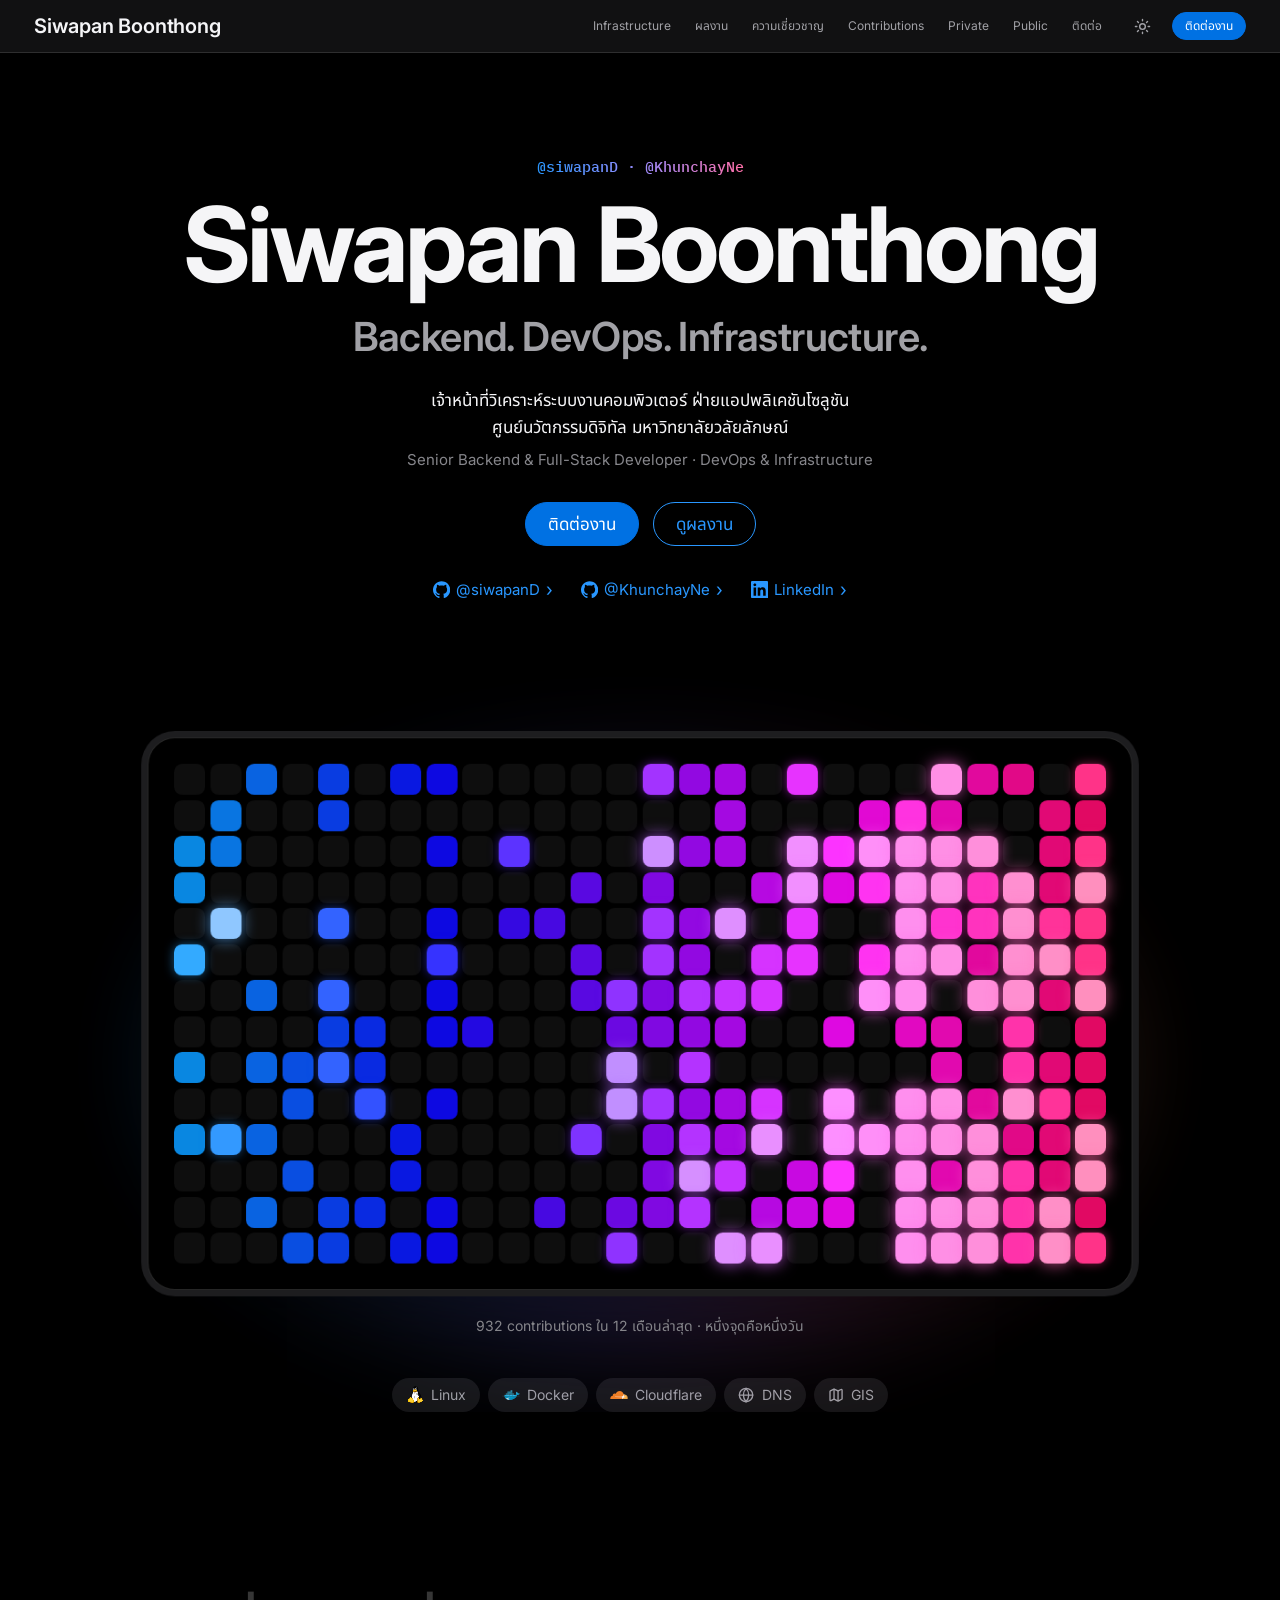
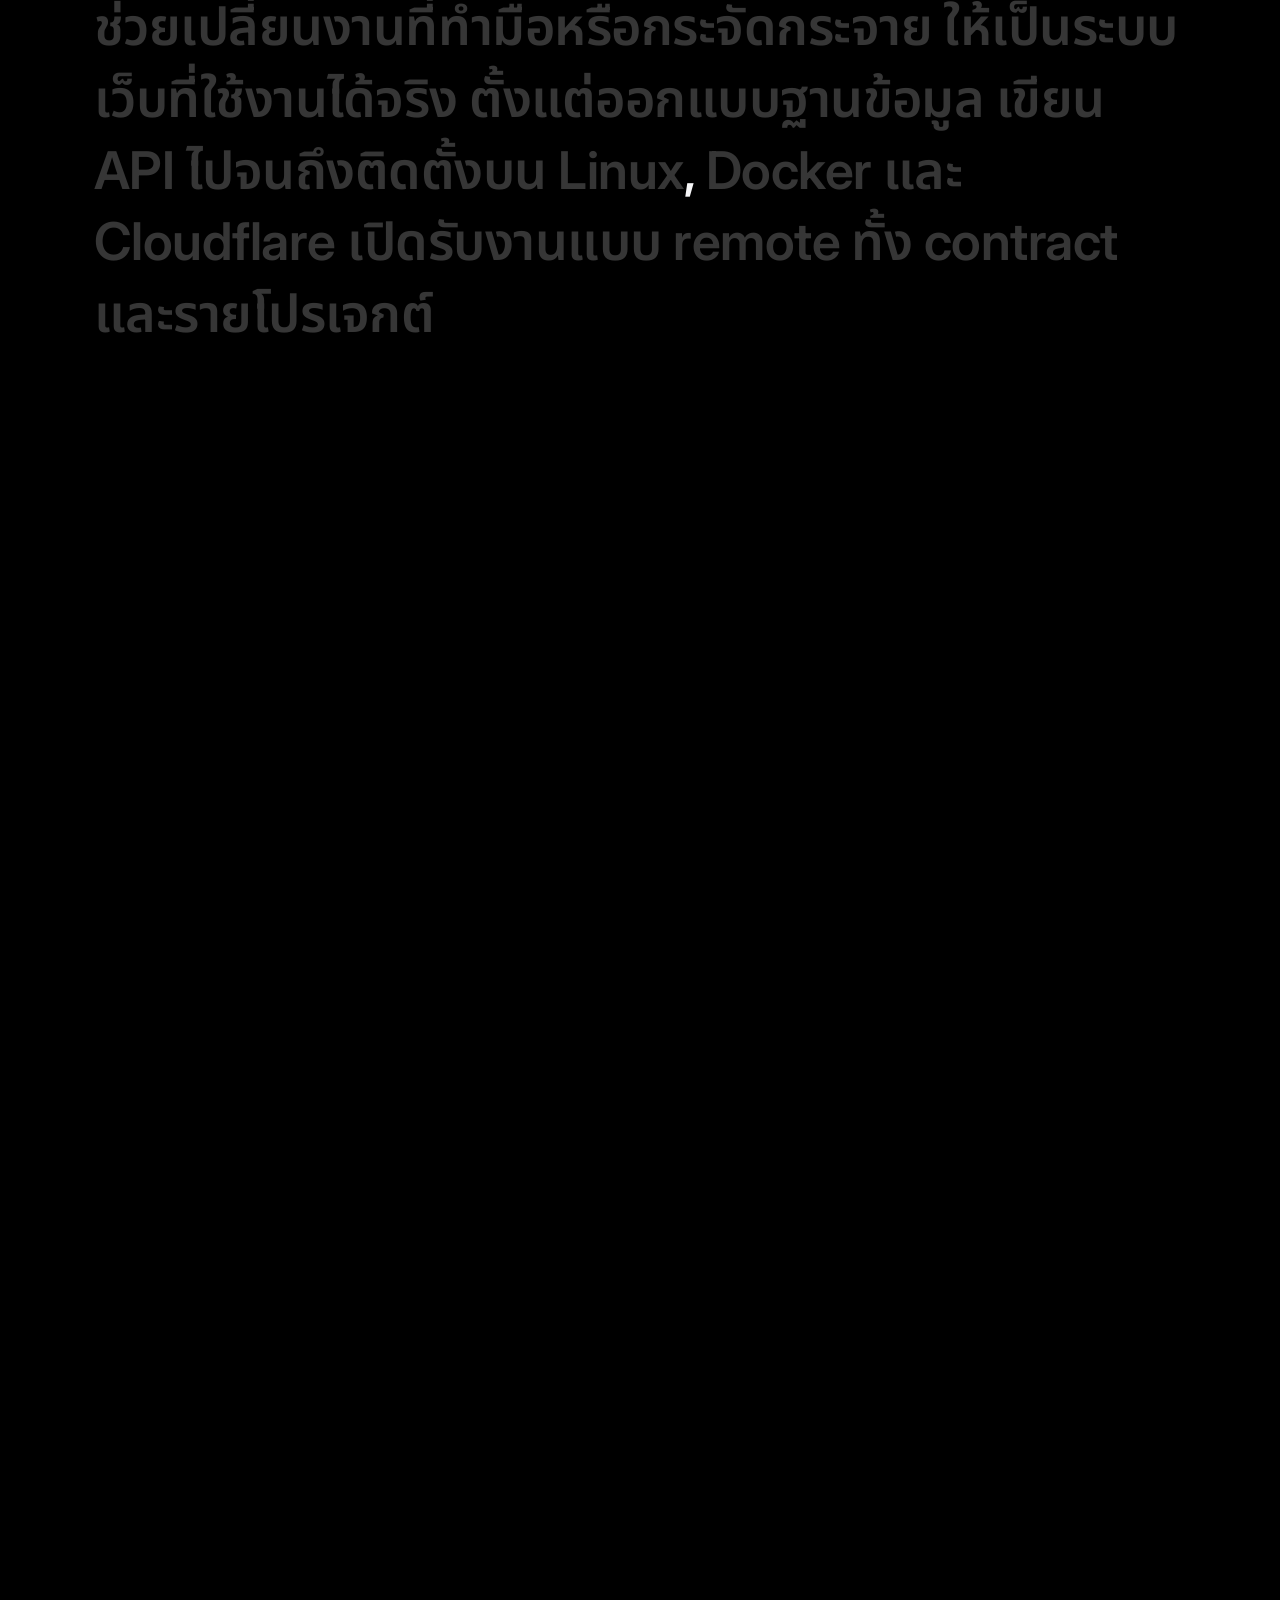
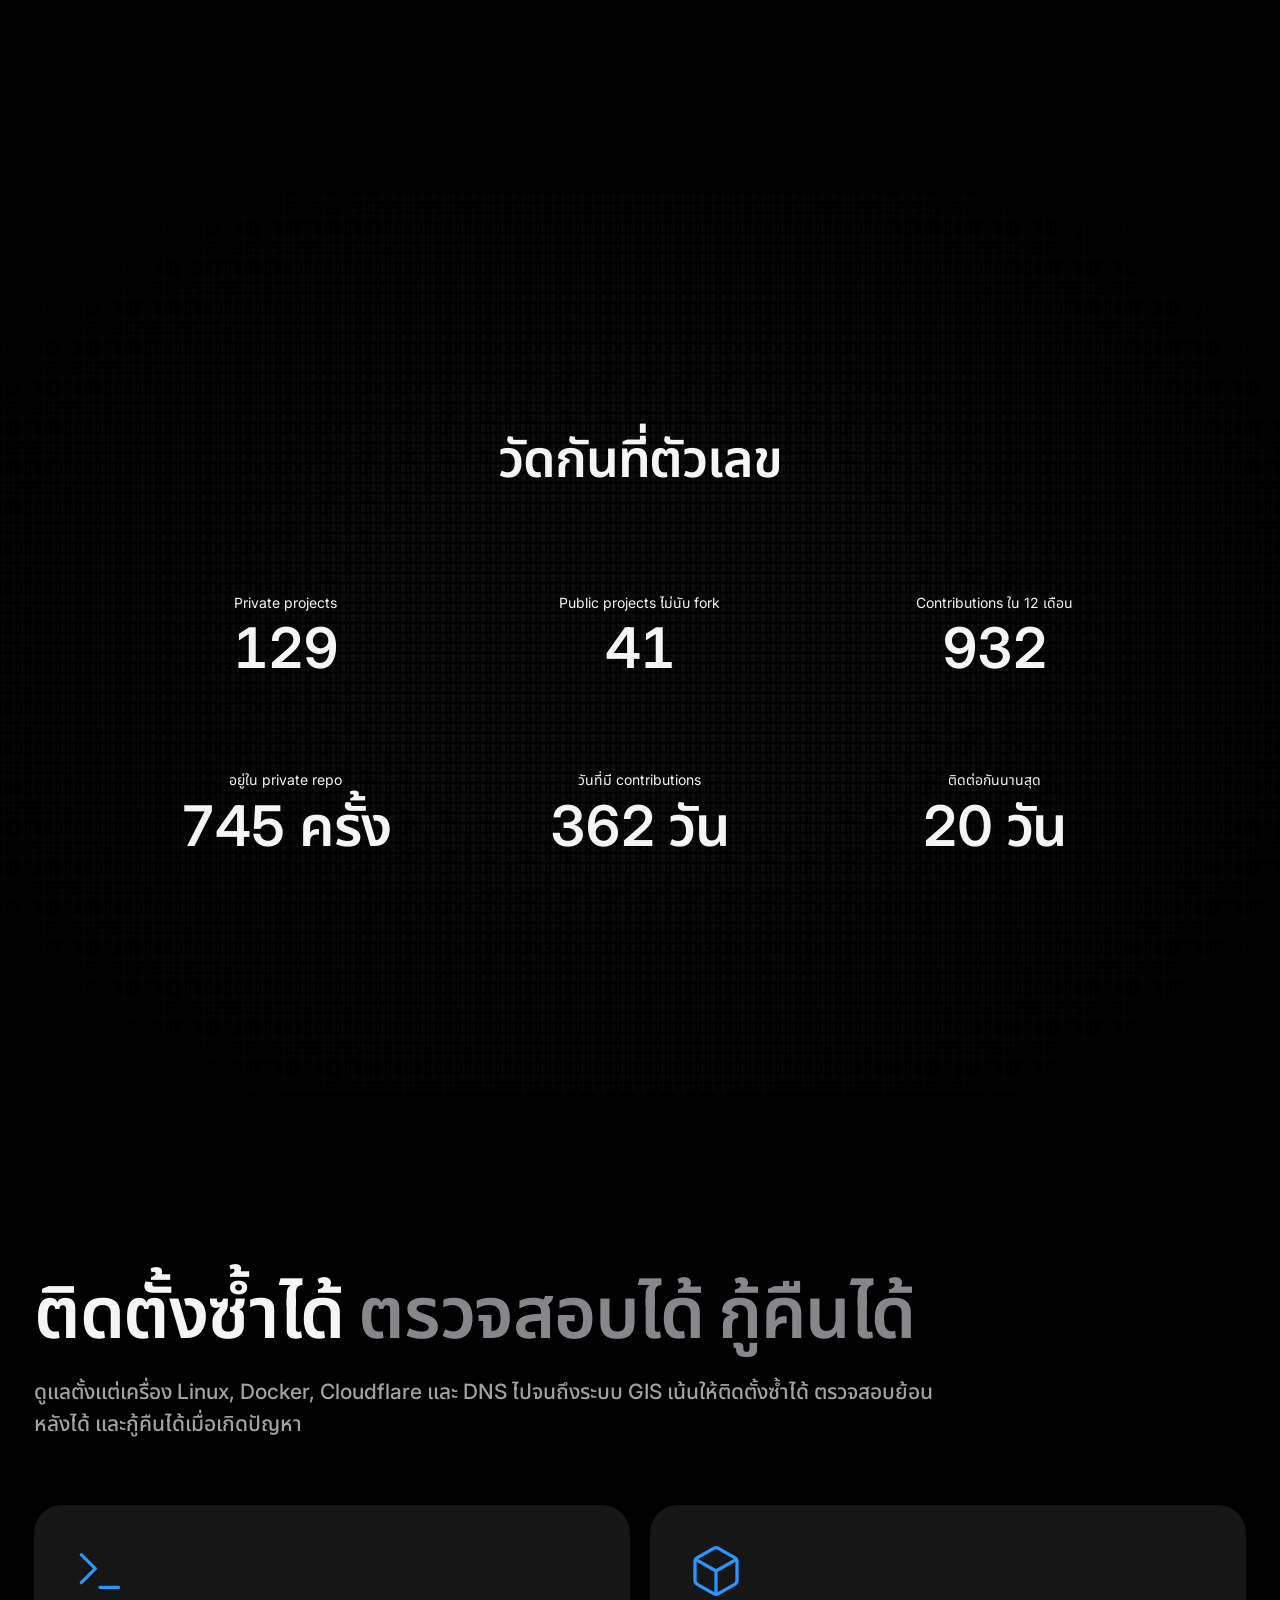
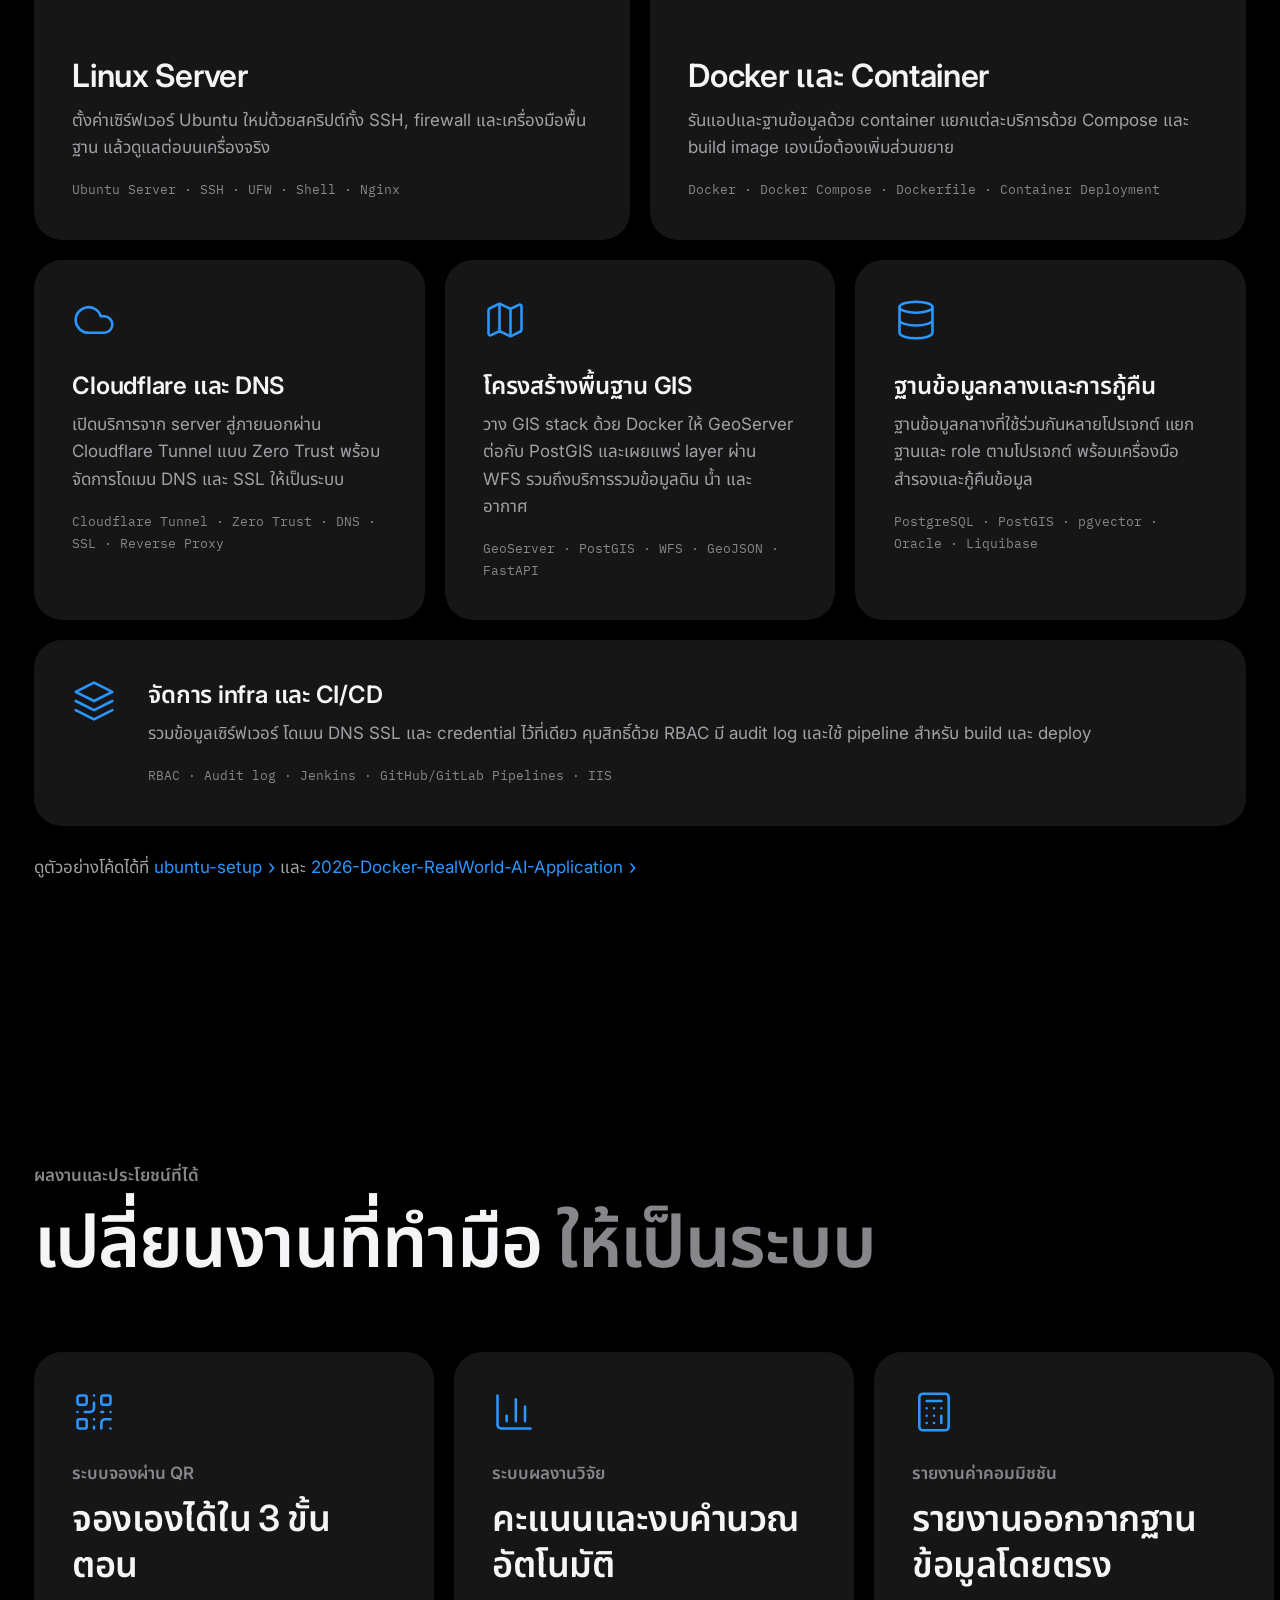
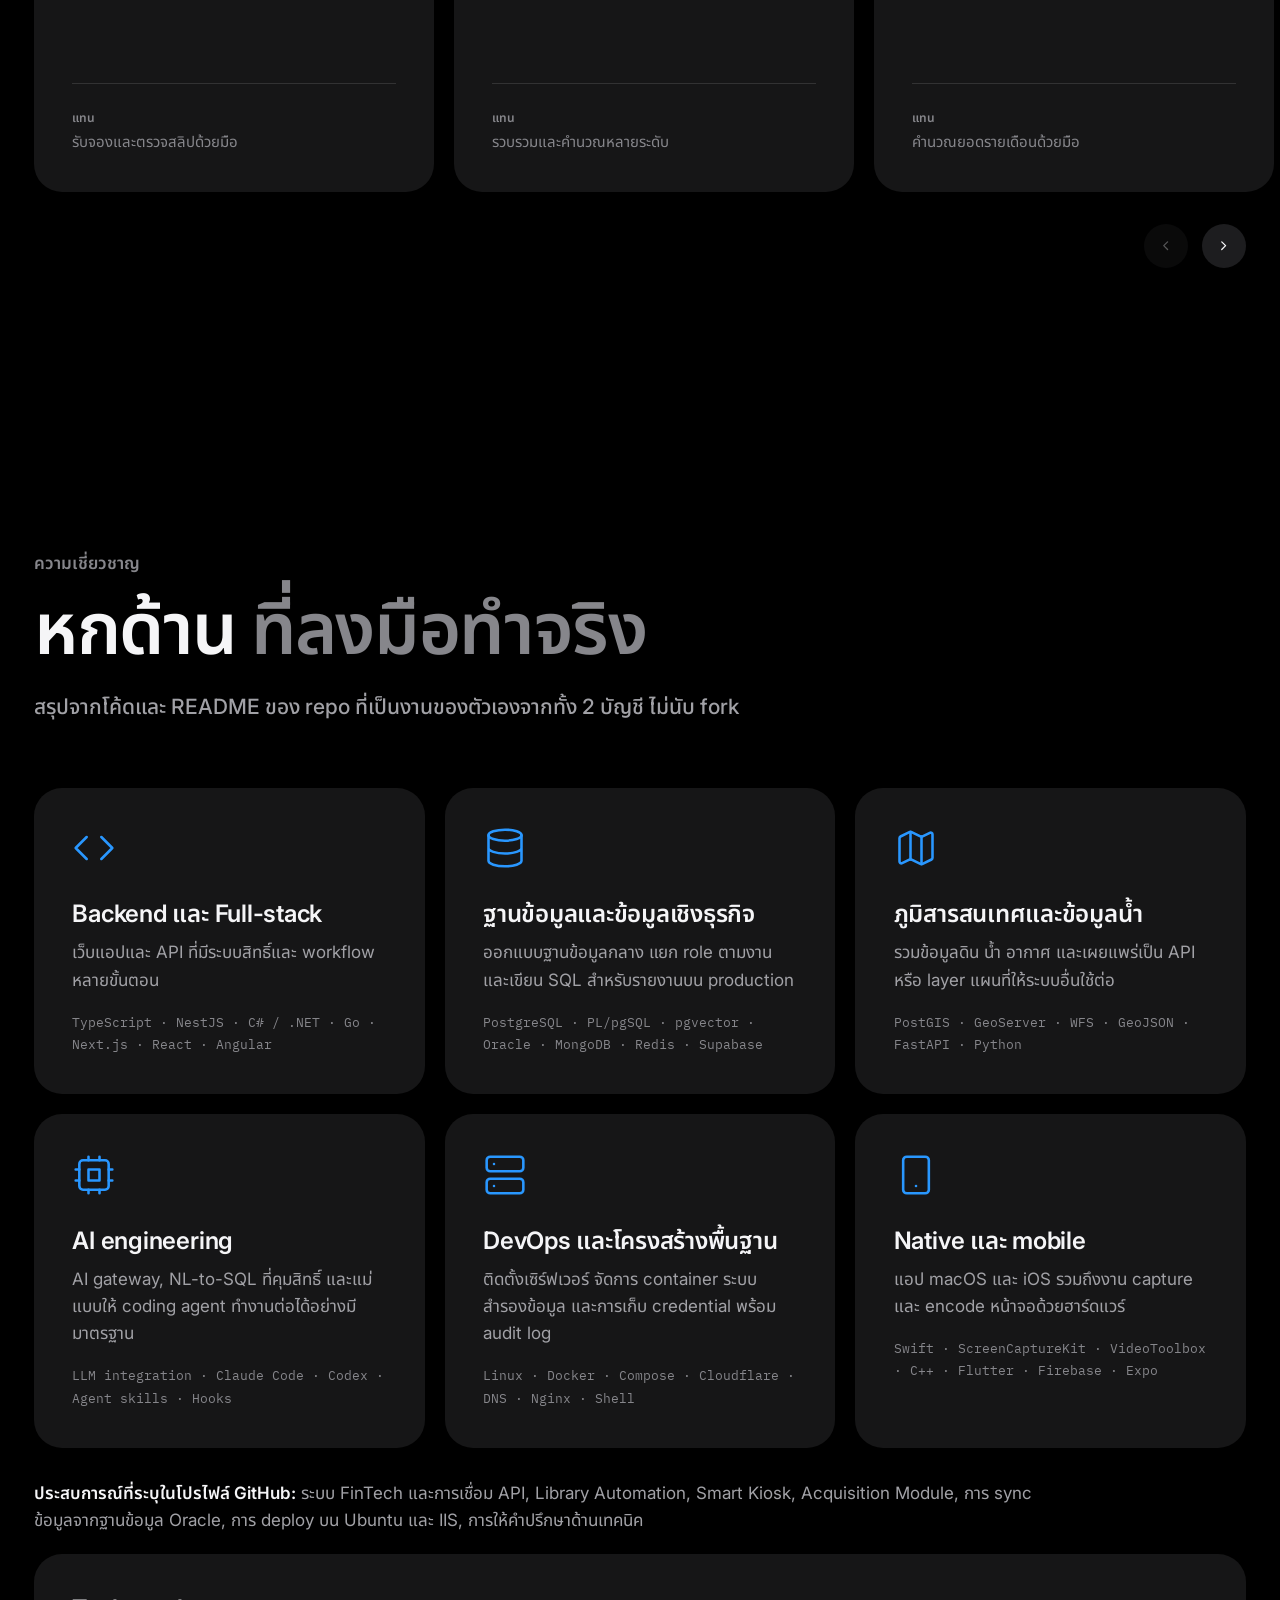
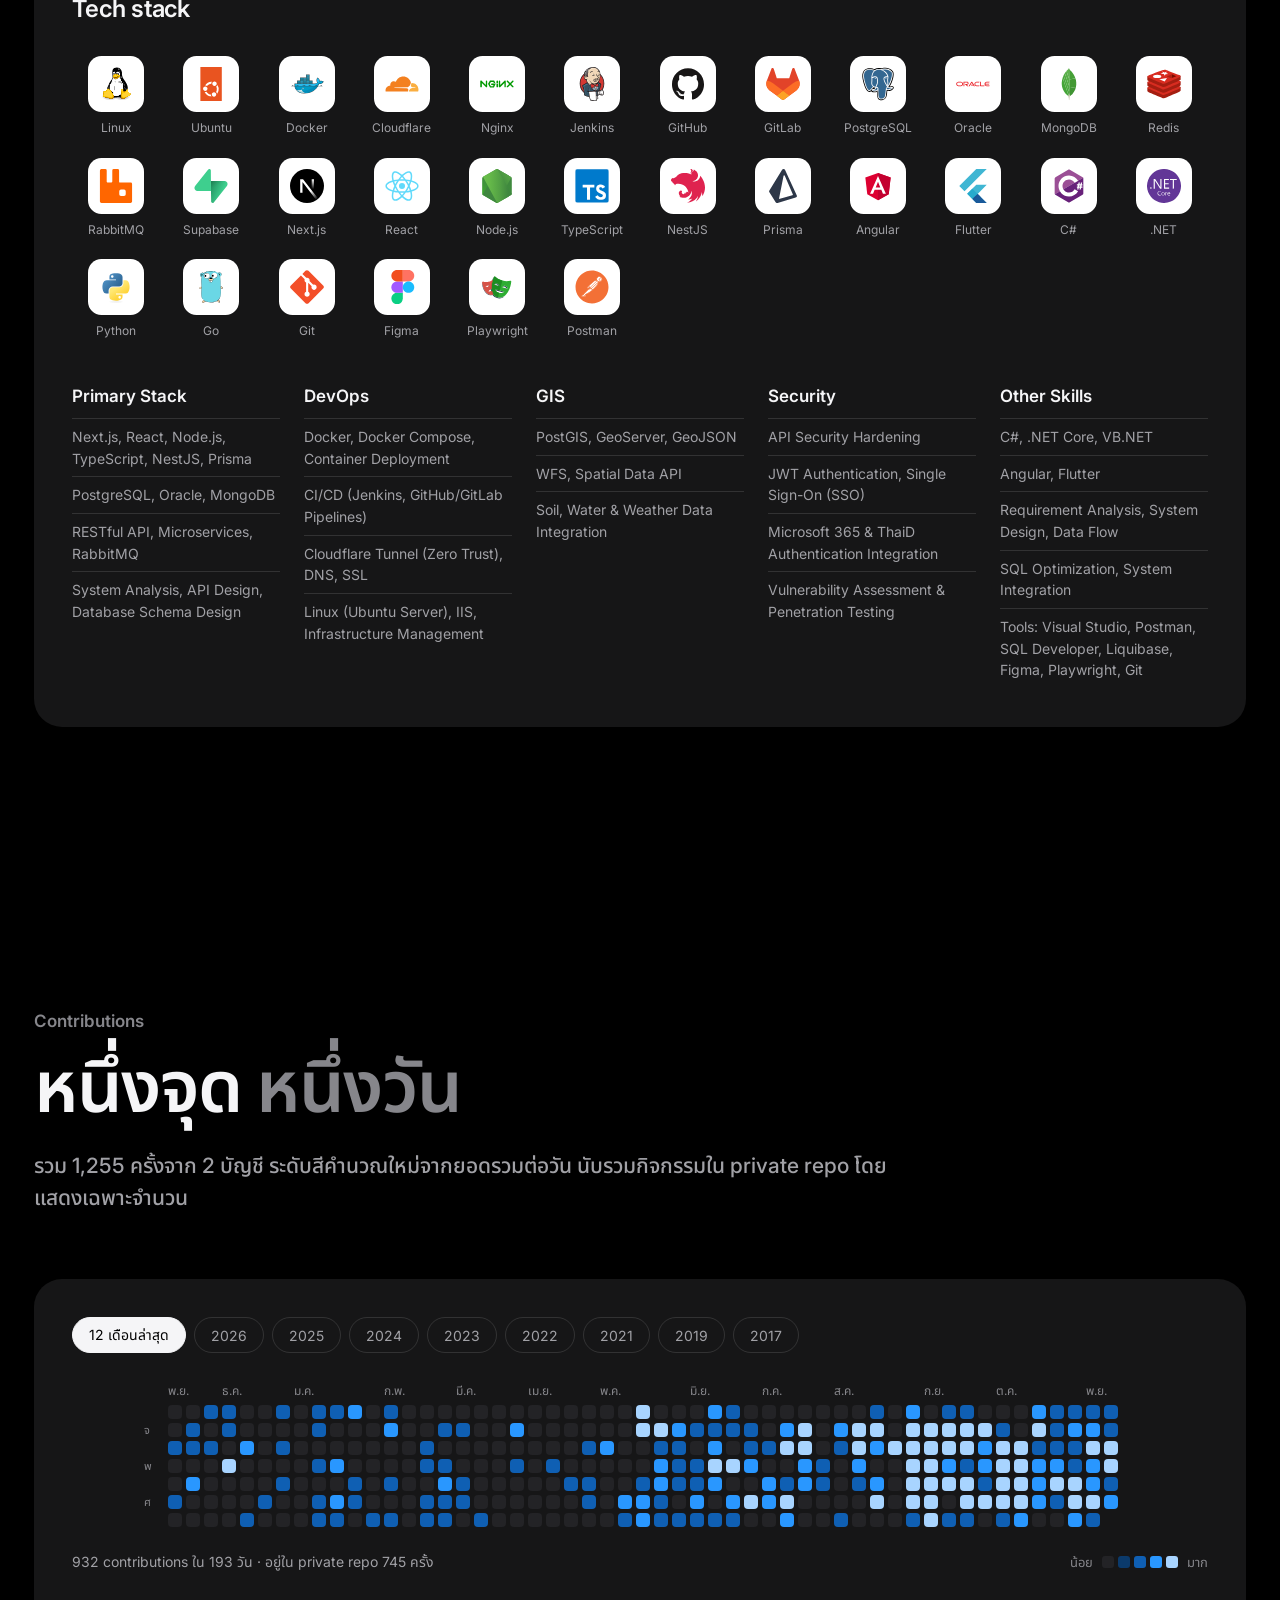
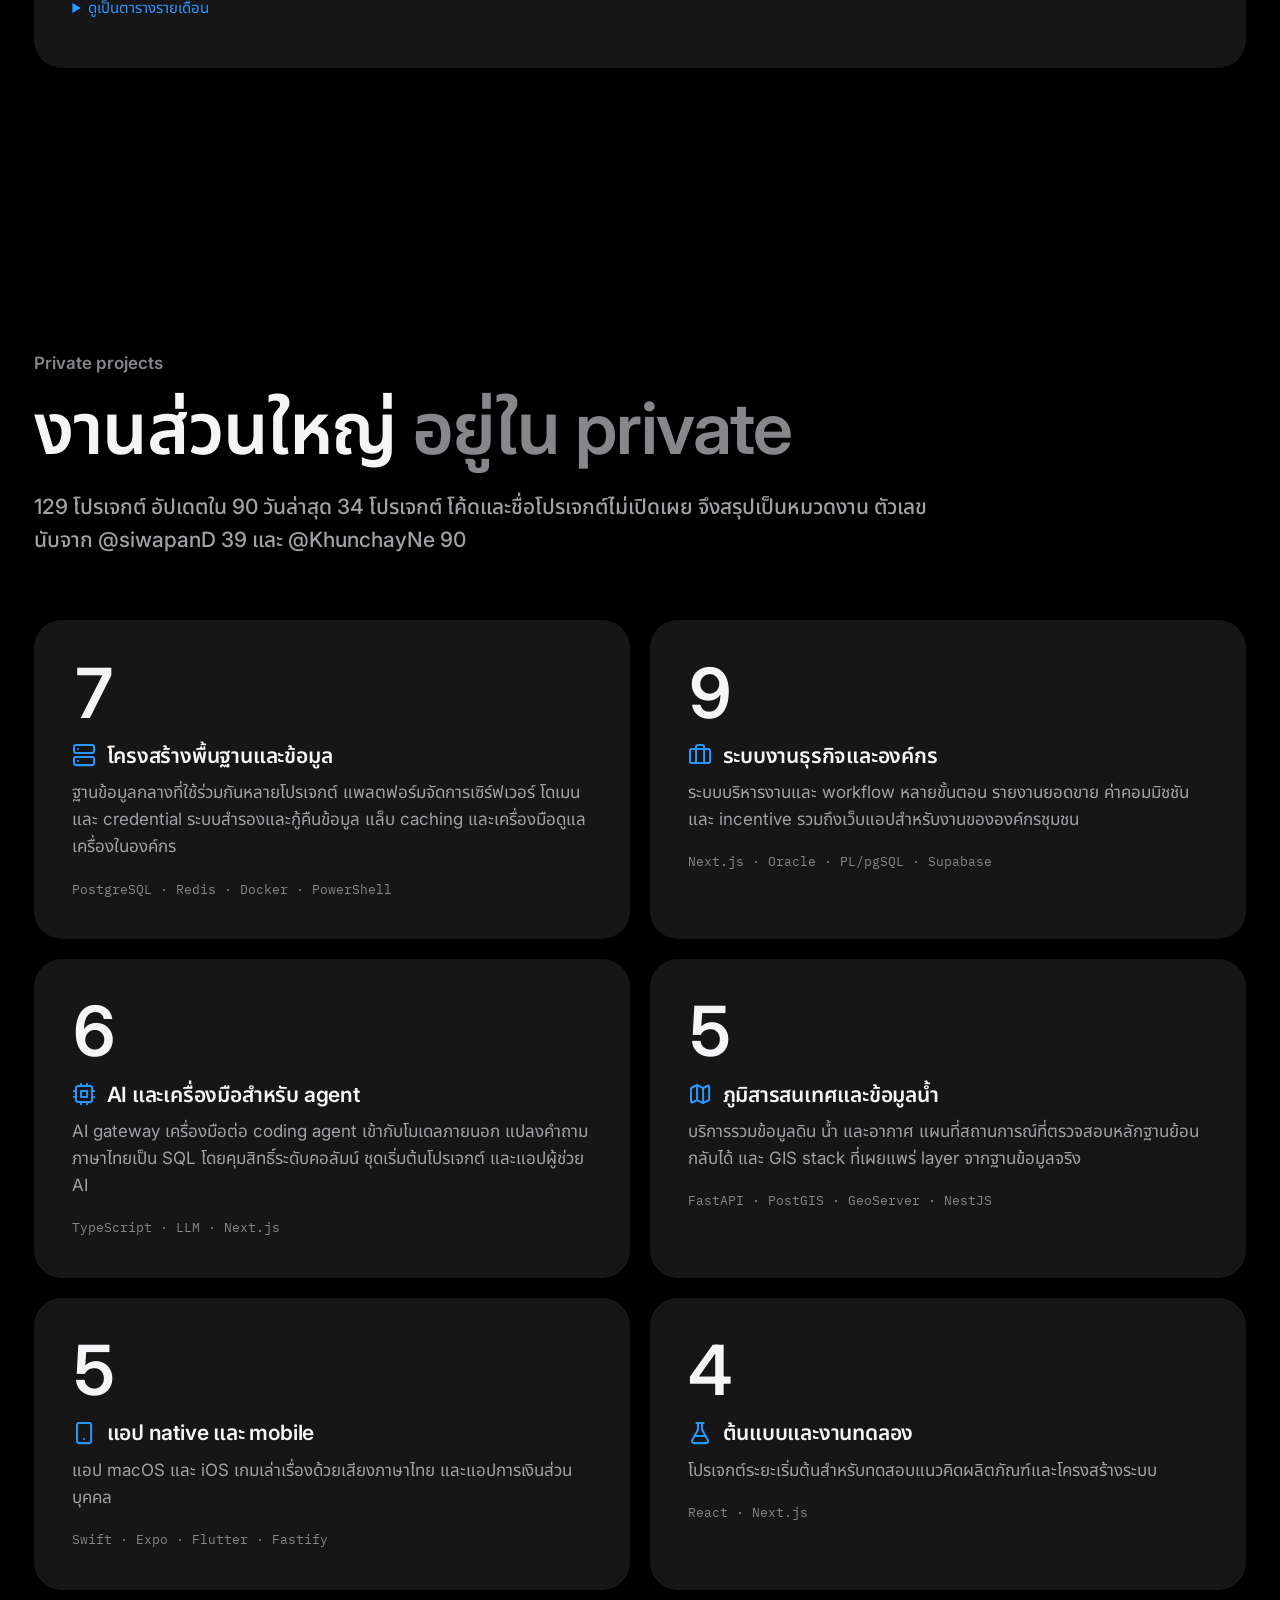
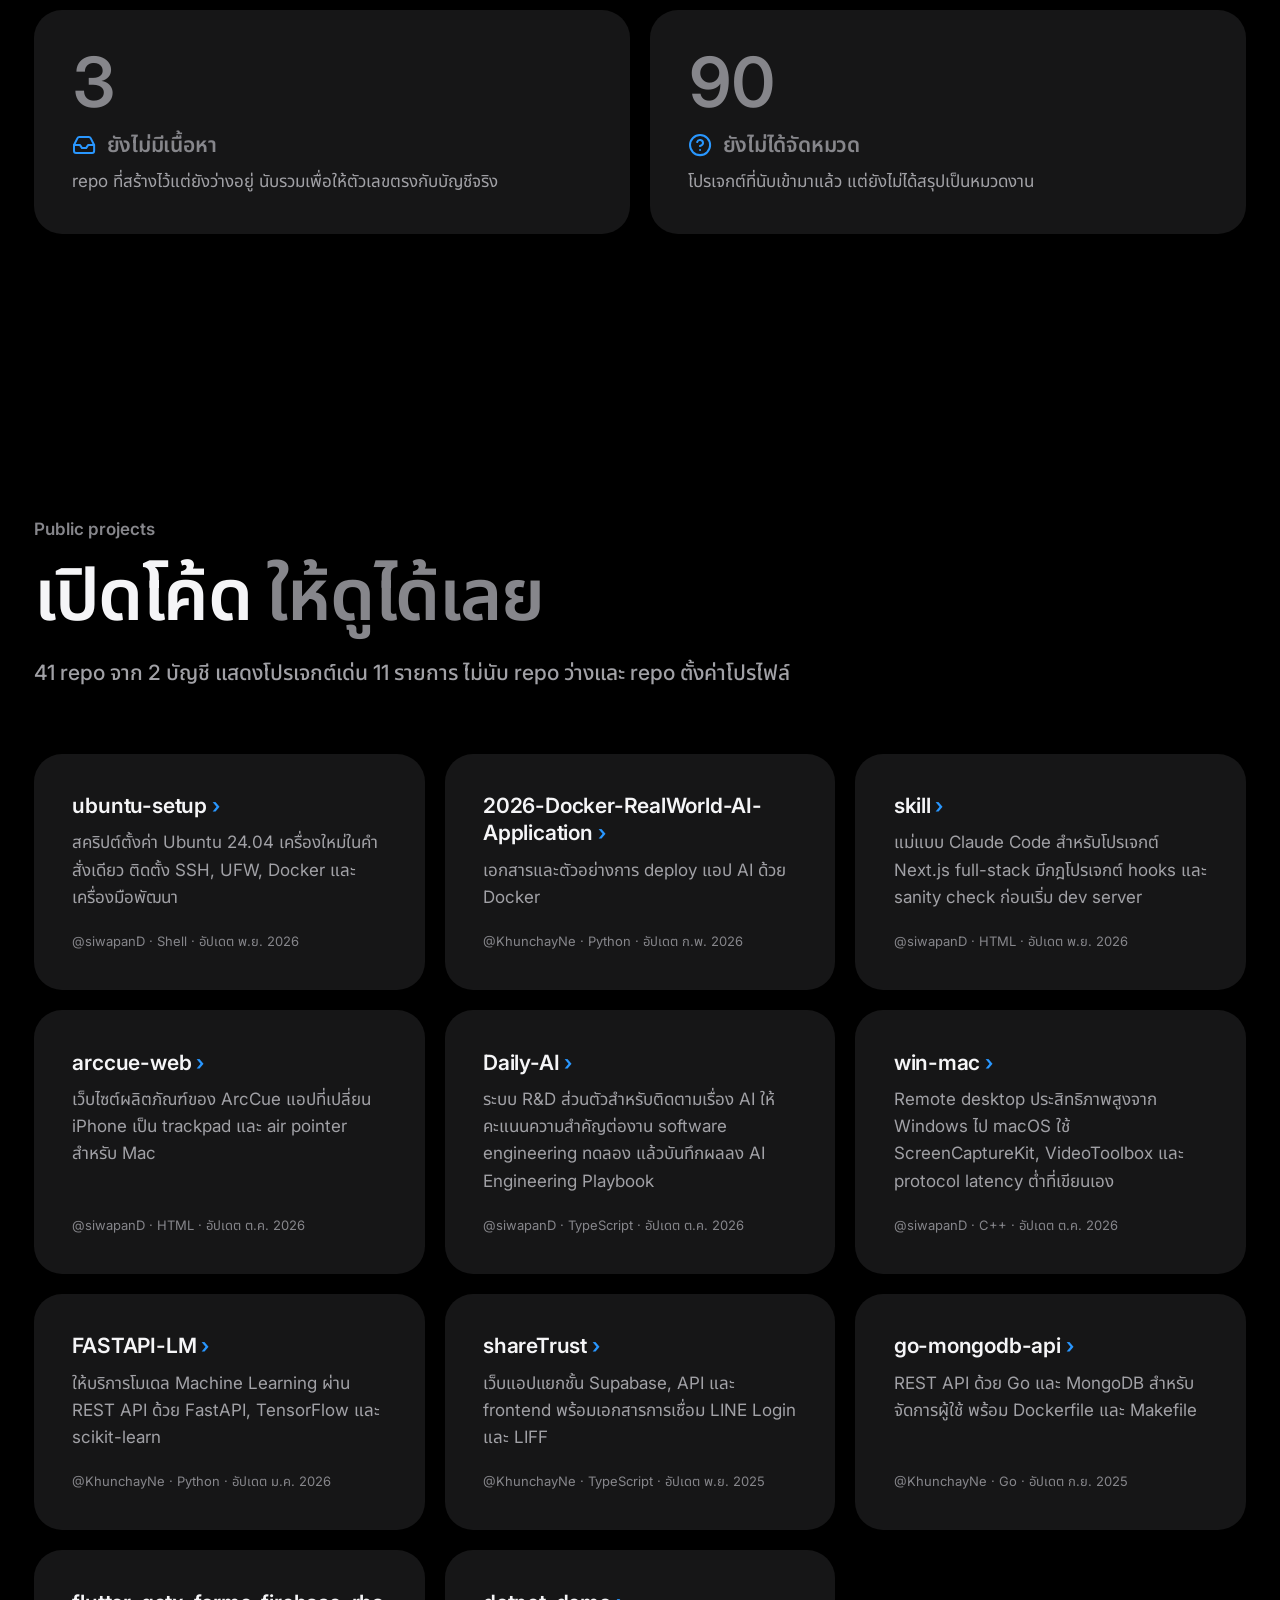
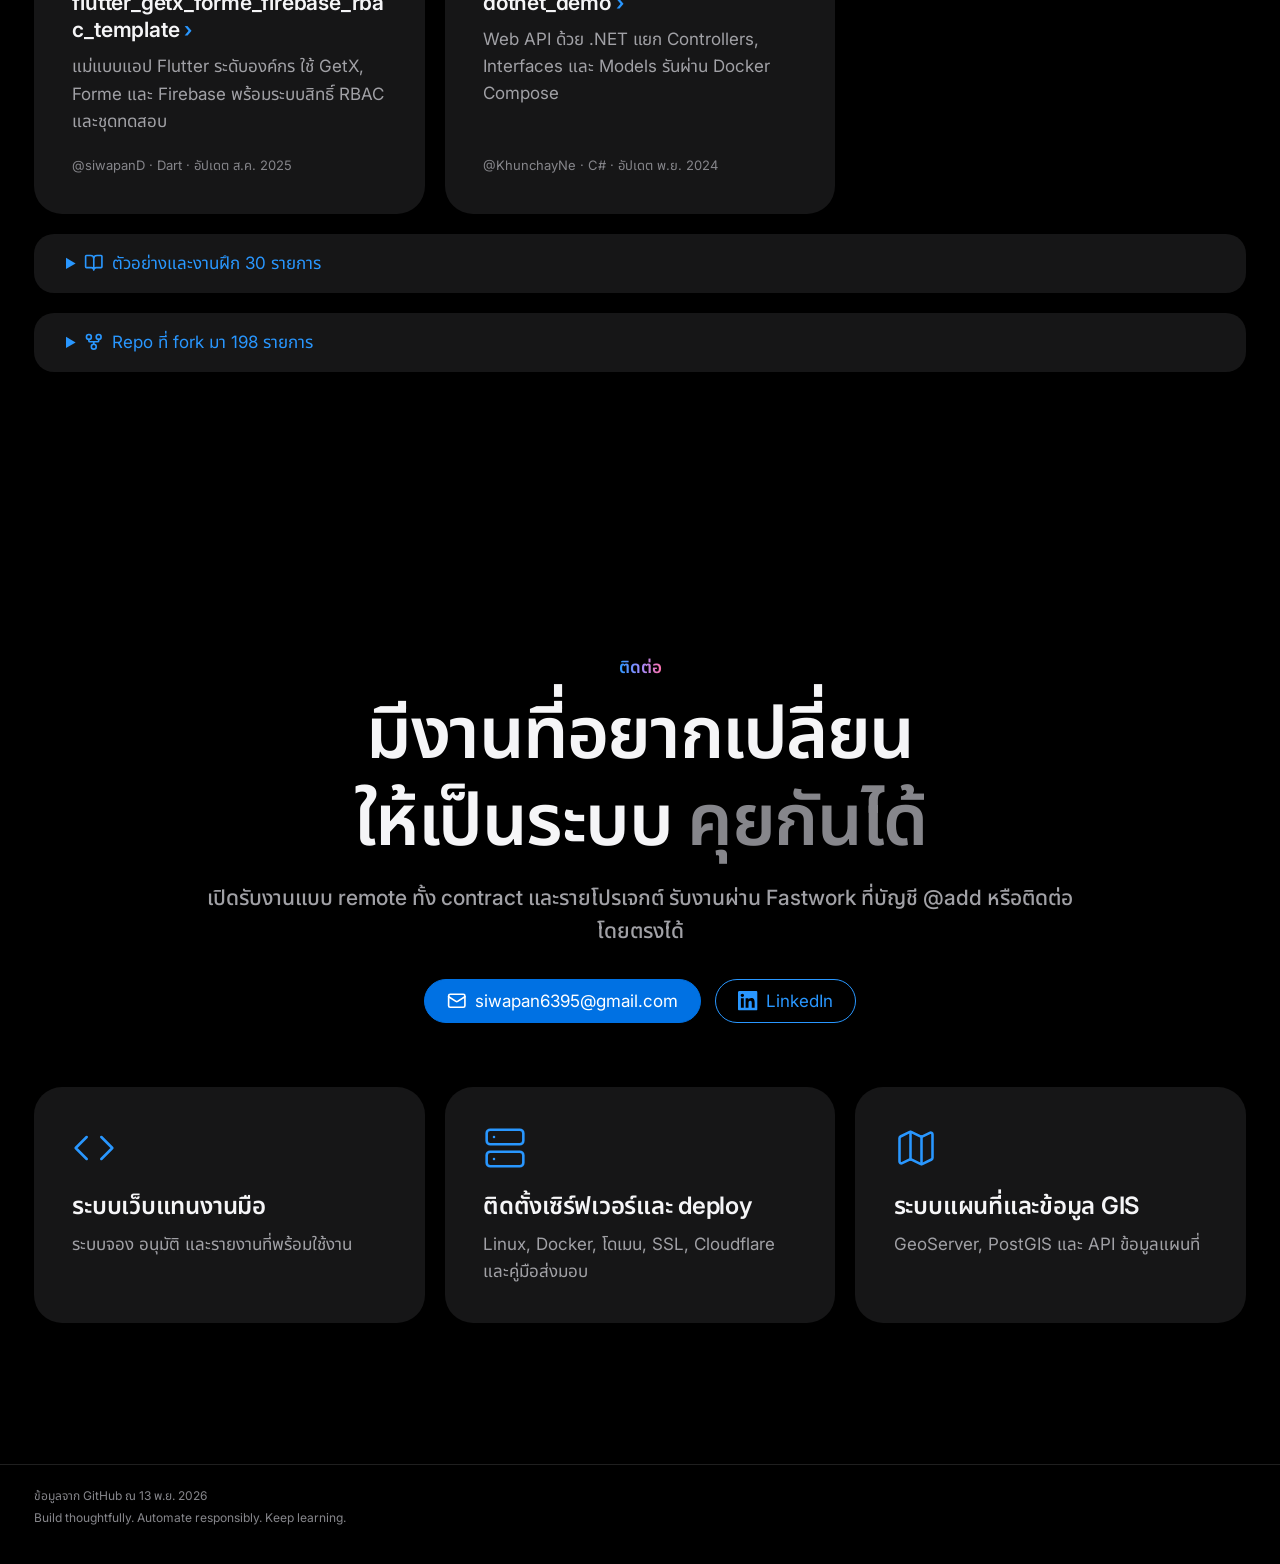
==== index.html @ 629b47de "Add the v3 green-screen sprite sheet and make it the default scripts/chroma_key.py turns the green b" ====
<!doctype html>
<html lang="th" data-theme="dark">
<head>
  <meta charset="utf-8">
  <meta name="viewport" content="width=device-width, initial-scale=1">
  <title>Siwapan Boonthong</title>
  <meta name="description" content="เจ้าหน้าที่วิเคราะห์ระบบงานคอมพิวเตอร์ ศูนย์นวัตกรรมดิจิทัล มหาวิทยาลัยวลัยลักษณ์ งาน Backend, DevOps และ Infrastructure: ความเชี่ยวชาญ โปรเจกต์ และ contributions บน GitHub">
  <meta property="og:title" content="Siwapan Boonthong">
  <meta property="og:description" content="Full-stack, DevOps และ Infrastructure: ความเชี่ยวชาญ โปรเจกต์ และ contributions บน GitHub">
  <meta property="og:type" content="profile">
  <meta property="og:url" content="https://siwapand.github.io/">
  <script>
    // Runs before first paint so a saved theme never flashes the other one. Dark is the default.
    try {
      if (matchMedia("(prefers-reduced-motion: no-preference)").matches && "IntersectionObserver" in window) document.documentElement.classList.add("motion");
      if (localStorage.getItem("theme") === "light") document.documentElement.dataset.theme = "light";
    } catch {}
  </script>
  <link rel="icon" href="assets/logo.svg?v=2" type="image/svg+xml">
  <link rel="preconnect" href="https://fonts.googleapis.com">
  <link rel="preconnect" href="https://fonts.gstatic.com" crossorigin>
  <link href="https://fonts.googleapis.com/css2?family=IBM+Plex+Mono:wght@400;500&family=Inter:wght@400;500;600;700&family=Noto+Sans+Thai:wght@400;500;600;700&display=swap" rel="stylesheet">
  <link rel="stylesheet" href="styles.css?v=24">
</head>
<body>
  <svg class="sprite" aria-hidden="true" xmlns="http://www.w3.org/2000/svg">
    <symbol id="i-server" viewBox="0 0 24 24"><rect x="2" y="2" width="20" height="8" rx="2"/><rect x="2" y="14" width="20" height="8" rx="2"/><path d="M6 6h.01M6 18h.01"/></symbol>
    <symbol id="i-box" viewBox="0 0 24 24"><path d="M21 8a2 2 0 0 0-1-1.73l-7-4a2 2 0 0 0-2 0l-7 4A2 2 0 0 0 3 8v8a2 2 0 0 0 1 1.73l7 4a2 2 0 0 0 2 0l7-4A2 2 0 0 0 21 16Z"/><path d="m3.3 7 8.7 5 8.7-5M12 22V12"/></symbol>
    <symbol id="i-cloud" viewBox="0 0 24 24"><path d="M17.5 19H9a7 7 0 1 1 6.71-9h1.79a4.5 4.5 0 1 1 0 9Z"/></symbol>
    <symbol id="i-globe" viewBox="0 0 24 24"><circle cx="12" cy="12" r="10"/><path d="M12 2a14.5 14.5 0 0 0 0 20 14.5 14.5 0 0 0 0-20M2 12h20"/></symbol>
    <symbol id="i-map" viewBox="0 0 24 24"><path d="M14.106 5.553a2 2 0 0 0 1.788 0l3.659-1.83A1 1 0 0 1 21 4.619v12.764a1 1 0 0 1-.553.894l-4.553 2.277a2 2 0 0 1-1.788 0l-4.212-2.106a2 2 0 0 0-1.788 0l-3.659 1.83A1 1 0 0 1 3 19.381V6.618a1 1 0 0 1 .553-.894l4.553-2.277a2 2 0 0 1 1.788 0z"/><path d="M15 5.764v15M9 3.236v15"/></symbol>
    <symbol id="i-database" viewBox="0 0 24 24"><ellipse cx="12" cy="5" rx="9" ry="3"/><path d="M3 5v14a9 3 0 0 0 18 0V5M3 12a9 3 0 0 0 18 0"/></symbol>
    <symbol id="i-shield" viewBox="0 0 24 24"><path d="M20 13c0 5-3.5 7.5-7.66 8.95a1 1 0 0 1-.67-.01C7.5 20.5 4 18 4 13V6a1 1 0 0 1 1-1c2 0 4.5-1.2 6.24-2.72a1.17 1.17 0 0 1 1.52 0C14.51 3.81 17 5 19 5a1 1 0 0 1 1 1z"/></symbol>
    <symbol id="i-code" viewBox="0 0 24 24"><path d="m16 18 6-6-6-6M8 6l-6 6 6 6"/></symbol>
    <symbol id="i-cpu" viewBox="0 0 24 24"><rect x="4" y="4" width="16" height="16" rx="2"/><rect x="9" y="9" width="6" height="6"/><path d="M15 2v2M15 20v2M2 15h2M2 9h2M20 15h2M20 9h2M9 2v2M9 20v2"/></symbol>
    <symbol id="i-phone" viewBox="0 0 24 24"><rect x="5" y="2" width="14" height="20" rx="2"/><path d="M12 18h.01"/></symbol>
    <symbol id="i-qr" viewBox="0 0 24 24"><rect x="3" y="3" width="5" height="5" rx="1"/><rect x="16" y="3" width="5" height="5" rx="1"/><rect x="3" y="16" width="5" height="5" rx="1"/><path d="M21 16h-3a2 2 0 0 0-2 2v3M21 21v.01M12 7v3a2 2 0 0 1-2 2H7M3 12h.01M12 3h.01M12 16v.01M16 12h1M21 12v.01M12 21v-1"/></symbol>
    <symbol id="i-chart" viewBox="0 0 24 24"><path d="M3 3v16a2 2 0 0 0 2 2h16M18 17V9M13 17V5M8 17v-3"/></symbol>
    <symbol id="i-calculator" viewBox="0 0 24 24"><rect x="4" y="2" width="16" height="20" rx="2"/><path d="M8 6h8M16 14v4M16 10h.01M12 10h.01M8 10h.01M12 14h.01M8 14h.01M12 18h.01M8 18h.01"/></symbol>
    <symbol id="i-activity" viewBox="0 0 24 24"><path d="M22 12h-2.48a2 2 0 0 0-1.93 1.46l-2.35 8.36a.25.25 0 0 1-.48 0L9.24 2.18a.25.25 0 0 0-.48 0l-2.35 8.36A2 2 0 0 1 4.49 12H2"/></symbol>
    <symbol id="i-mail" viewBox="0 0 24 24"><rect x="2" y="4" width="20" height="16" rx="2"/><path d="m22 7-8.97 5.7a1.94 1.94 0 0 1-2.06 0L2 7"/></symbol>
    <symbol id="i-lock" viewBox="0 0 24 24"><rect x="3" y="11" width="18" height="11" rx="2"/><path d="M7 11V7a5 5 0 0 1 10 0v4"/></symbol>
    <symbol id="i-layers" viewBox="0 0 24 24"><path d="M12 2 2 7l10 5 10-5-10-5zM2 17l10 5 10-5M2 12l10 5 10-5"/></symbol>
    <symbol id="i-award" viewBox="0 0 24 24"><path d="m15.477 12.89 1.515 8.526a.5.5 0 0 1-.81.47l-3.58-2.687a1 1 0 0 0-1.197 0l-3.586 2.686a.5.5 0 0 1-.81-.469l1.514-8.526"/><circle cx="12" cy="8" r="6"/></symbol>
    <symbol id="i-calendar" viewBox="0 0 24 24"><path d="M8 2v4M16 2v4"/><rect x="3" y="4" width="18" height="18" rx="2"/><path d="M3 10h18"/></symbol>
    <symbol id="i-terminal" viewBox="0 0 24 24"><path d="m4 17 6-6-6-6M12 19h8"/></symbol>
    <symbol id="i-fork" viewBox="0 0 24 24"><circle cx="12" cy="18" r="3"/><circle cx="6" cy="6" r="3"/><circle cx="18" cy="6" r="3"/><path d="M18 9v2c0 .6-.4 1-1 1H7c-.6 0-1-.4-1-1V9M12 12v3"/></symbol>
    <symbol id="i-book" viewBox="0 0 24 24"><path d="M12 7v14M3 18a1 1 0 0 1-1-1V4a1 1 0 0 1 1-1h5a4 4 0 0 1 4 4 4 4 0 0 1 4-4h5a1 1 0 0 1 1 1v13a1 1 0 0 1-1 1h-6a3 3 0 0 0-3 3 3 3 0 0 0-3-3z"/></symbol>
    <symbol id="i-briefcase" viewBox="0 0 24 24"><path d="M16 20V4a2 2 0 0 0-2-2h-4a2 2 0 0 0-2 2v16"/><rect x="2" y="6" width="20" height="14" rx="2"/></symbol>
    <symbol id="i-flask" viewBox="0 0 24 24"><path d="M14 2v6a2 2 0 0 0 .245.96l5.51 10.08A2 2 0 0 1 18 22H6a2 2 0 0 1-1.755-2.96l5.51-10.08A2 2 0 0 0 10 8V2M6.453 15h11.094M8.5 2h7"/></symbol>
    <symbol id="i-inbox" viewBox="0 0 24 24"><path d="M22 12h-6l-2 3h-4l-2-3H2"/><path d="M5.45 5.11 2 12v6a2 2 0 0 0 2 2h16a2 2 0 0 0 2-2v-6l-3.45-6.89A2 2 0 0 0 16.76 4H7.24a2 2 0 0 0-1.79 1.11z"/></symbol>
    <symbol id="i-help" viewBox="0 0 24 24"><circle cx="12" cy="12" r="10"/><path d="M9.09 9a3 3 0 0 1 5.83 1c0 2-3 3-3 3M12 17h.01"/></symbol>
    <symbol id="i-github" viewBox="0 0 24 24"><path class="brand" d="M12 .297c-6.63 0-12 5.373-12 12 0 5.303 3.438 9.8 8.205 11.385.6.113.82-.258.82-.577 0-.285-.01-1.04-.015-2.04-3.338.724-4.042-1.61-4.042-1.61C4.422 18.07 3.633 17.7 3.633 17.7c-1.087-.744.084-.729.084-.729 1.205.084 1.838 1.236 1.838 1.236 1.07 1.835 2.809 1.305 3.495.998.108-.776.417-1.305.76-1.605-2.665-.3-5.466-1.332-5.466-5.93 0-1.31.465-2.38 1.235-3.22-.135-.303-.54-1.523.105-3.176 0 0 1.005-.322 3.3 1.23.96-.267 1.98-.399 3-.405 1.02.006 2.04.138 3 .405 2.28-1.552 3.285-1.23 3.285-1.23.645 1.653.24 2.873.12 3.176.765.84 1.23 1.91 1.23 3.22 0 4.61-2.805 5.625-5.475 5.92.42.36.81 1.096.81 2.22 0 1.606-.015 2.896-.015 3.286 0 .315.21.69.825.57C20.565 22.092 24 17.592 24 12.297c0-6.627-5.373-12-12-12"/></symbol>
    <symbol id="i-linkedin" viewBox="0 0 24 24"><path class="brand" d="M20.447 20.452h-3.554v-5.569c0-1.328-.027-3.037-1.852-3.037-1.853 0-2.136 1.445-2.136 2.939v5.667H9.351V9h3.414v1.561h.046c.477-.9 1.637-1.85 3.37-1.85 3.601 0 4.267 2.37 4.267 5.455v6.286zM5.337 7.433c-1.144 0-2.063-.926-2.063-2.065 0-1.138.92-2.063 2.063-2.063 1.14 0 2.064.925 2.064 2.063 0 1.139-.925 2.065-2.064 2.065zm1.782 13.019H3.555V9h3.564v11.452zM22.225 0H1.771C.792 0 0 .774 0 1.729v20.542C0 23.227.792 24 1.771 24h20.451C23.2 24 24 23.227 24 22.271V1.729C24 .774 23.2 0 22.222 0h.003z"/></symbol>
    <symbol id="i-chevron" viewBox="0 0 24 24"><path d="m6 9 6 6 6-6"/></symbol>
    <symbol id="i-left" viewBox="0 0 24 24"><path d="m15 18-6-6 6-6"/></symbol>
    <symbol id="i-right" viewBox="0 0 24 24"><path d="m9 18 6-6-6-6"/></symbol>
  </svg>
  <a class="skip" href="#infra">ข้ามไปยังเนื้อหา</a>
  <nav class="localnav" id="localnav" aria-label="เมนูหลัก">
    <div class="localnav-bar">
      <a class="localnav-title" href="#top">Siwapan Boonthong</a>
      <button class="localnav-toggle" id="menu-toggle" type="button" aria-expanded="false" aria-controls="topnav-links" aria-label="เปิดเมนู"><svg class="icon" aria-hidden="true"><use href="#i-chevron"/></svg></button>
      <div class="localnav-links" id="topnav-links">
        <a href="#infra">Infrastructure</a>
        <a href="#work">ผลงาน</a>
        <a href="#expertise">ความเชี่ยวชาญ</a>
        <a href="#activity">Contributions</a>
        <a href="#private">Private</a>
        <a href="#public">Public</a>
        <a href="#contact">ติดต่อ</a>
      </div>
      <button class="theme-toggle" id="theme-toggle" type="button"></button>
      <a class="pill pill-small" href="mailto:siwapan6395@gmail.com">ติดต่องาน</a>
    </div>
  </nav>

  <header class="hero" id="top">
    <div class="wrap hero-copy">
      <p class="eyebrow grad">@siwapanD · @KhunchayNe</p>
      <h1>Siwapan Boonthong</h1>
      <p class="hero-tagline">Backend. DevOps. Infrastructure.</p>
      <p class="position">เจ้าหน้าที่วิเคราะห์ระบบงานคอมพิวเตอร์ ฝ่ายแอปพลิเคชันโซลูชัน<br>ศูนย์นวัตกรรมดิจิทัล มหาวิทยาลัยวลัยลักษณ์</p>
      <p class="role">Senior Backend &amp; Full-Stack Developer · DevOps &amp; Infrastructure</p>
      <nav class="links" aria-label="ช่องทางติดต่อ">
        <a class="pill" href="mailto:siwapan6395@gmail.com">ติดต่องาน</a>
        <a class="pill pill-ghost" href="#work">ดูผลงาน</a>
      </nav>
      <p class="hero-social">
        <a class="more" href="https://github.com/siwapanD"><svg class="icon icon-fill" aria-hidden="true"><use href="#i-github"/></svg>@siwapanD</a>
        <a class="more" href="https://github.com/KhunchayNe"><svg class="icon icon-fill" aria-hidden="true"><use href="#i-github"/></svg>@KhunchayNe</a>
        <a class="more" href="https://www.linkedin.com/in/siwapan-boonthong-aa0b1b295"><svg class="icon icon-fill" aria-hidden="true"><use href="#i-linkedin"/></svg>LinkedIn</a>
      </p>
    </div>
    <div class="display-stage">
      <div class="display" id="display" aria-hidden="true">
        <div class="display-glow"></div>
        <div class="display-panel"><div class="pixels" id="pixels"></div></div>
      </div>
      <p class="display-caption" id="display-caption"></p>
    </div>
    <ul class="focus wrap" aria-label="งานที่เน้น">
      <li><img class="chip-logo" src="assets/logos/linux.svg" alt="" width="18" height="18">Linux</li><li><img class="chip-logo" src="assets/logos/docker.svg" alt="" width="18" height="18">Docker</li><li><img class="chip-logo" src="assets/logos/cloudflare.svg" alt="" width="18" height="18">Cloudflare</li><li><svg class="icon" aria-hidden="true"><use href="#i-globe"/></svg>DNS</li><li><svg class="icon" aria-hidden="true"><use href="#i-map"/></svg>GIS</li>
    </ul>
  </header>

  <main>
    <section class="manifesto wrap" aria-label="แนะนำตัว">
      <p class="manifesto-text" id="manifesto">ช่วยเปลี่ยนงานที่ทำมือหรือกระจัดกระจาย ให้เป็นระบบเว็บที่ใช้งานได้จริง ตั้งแต่ออกแบบฐานข้อมูล เขียน API ไปจนถึงติดตั้งบน Linux, Docker และ Cloudflare เปิดรับงานแบบ remote ทั้ง contract และรายโปรเจกต์</p>
    </section>

    <section class="band about" id="about" aria-labelledby="h-about">
      <div class="wrap">
        <header class="section-head center">
          <p class="eyebrow">เกี่ยวกับผม</p>
          <h2 id="h-about">คนที่อยู่ <span>หลังระบบ</span></h2>
          <p class="section-lede">กดแต่ละหัวข้อเพื่อดูว่าผมเป็นใคร ทำอะไร และรับงานแบบไหน ขยับเมาส์หรือลากที่รูปเพื่อหมุนดูได้</p>
        </header>
        <div class="explorer" id="explorer">
          <div class="explorer-stage">
            <div class="explorer-glow"></div>
            <div class="explorer-figure" id="explorer-figure"><div class="explorer-float"><canvas id="explorer-photo" class="explorer-sprite" role="img" aria-label="ภาพเจ้าของเว็บไซต์นั่งเก้าอี้หันหลัง พิมพ์งานหน้าจอโค้งที่แสดง Music, Code และ Claude แล้วหันมองจอซ้ายและขวา"></canvas></div></div>
            <button class="sprite-toggle" id="sprite-toggle" type="button" aria-pressed="false" hidden>หยุดภาพเคลื่อนไหว</button>
          </div>
          <div class="explorer-arrows">
            <button class="paddle" id="explorer-prev" type="button" aria-label="หัวข้อก่อนหน้า"><svg class="icon flip" aria-hidden="true"><use href="#i-chevron"/></svg></button>
            <button class="paddle" id="explorer-next" type="button" aria-label="หัวข้อถัดไป"><svg class="icon" aria-hidden="true"><use href="#i-chevron"/></svg></button>
          </div>
          <ul class="explorer-list">
            <li class="explorer-item" data-origin="50% 20%" data-zoom="1">
              <button class="explorer-pill" type="button" aria-expanded="false" aria-controls="explorer-text-0"><span class="plus" aria-hidden="true"></span>ตำแหน่ง</button>
              <p class="explorer-text" id="explorer-text-0" hidden><strong>ตำแหน่ง</strong> เจ้าหน้าที่วิเคราะห์ระบบงานคอมพิวเตอร์ ฝ่ายแอปพลิเคชันโซลูชัน ศูนย์นวัตกรรมดิจิทัล มหาวิทยาลัยวลัยลักษณ์</p>
            </li>
            <li class="explorer-item" data-origin="50% 34%" data-zoom="1">
              <button class="explorer-pill" type="button" aria-expanded="false" aria-controls="explorer-text-1"><span class="plus" aria-hidden="true"></span>บทบาท</button>
              <p class="explorer-text" id="explorer-text-1" hidden><strong>บทบาท</strong> Senior Backend &amp; Full-Stack Developer ที่ดูแล DevOps และ Infrastructure ไปด้วย</p>
            </li>
            <li class="explorer-item" data-origin="46% 78%" data-zoom="1">
              <button class="explorer-pill" type="button" aria-expanded="false" aria-controls="explorer-text-2"><span class="plus" aria-hidden="true"></span>งานที่เน้น</button>
              <p class="explorer-text" id="explorer-text-2" hidden><strong>งานที่เน้น</strong> Linux, Docker, Cloudflare, DNS และ GIS ตั้งแต่เครื่องเซิร์ฟเวอร์ไปจนถึงระบบแผนที่</p>
            </li>
            <li class="explorer-item" data-origin="50% 50%" data-zoom="1">
              <button class="explorer-pill" type="button" aria-expanded="false" aria-controls="explorer-text-3"><span class="plus" aria-hidden="true"></span>วิธีทำงาน</button>
              <p class="explorer-text" id="explorer-text-3" hidden><strong>วิธีทำงาน</strong> เปลี่ยนงานที่ทำมือหรือกระจัดกระจายให้เป็นระบบเว็บที่ใช้งานได้จริง ตั้งแต่ออกแบบฐานข้อมูล เขียน API ไปจนถึงติดตั้ง</p>
            </li>
            <li class="explorer-item" data-origin="44% 56%" data-zoom="1">
              <button class="explorer-pill" type="button" aria-expanded="false" aria-controls="explorer-text-4"><span class="plus" aria-hidden="true"></span>บัญชี GitHub</button>
              <p class="explorer-text" id="explorer-text-4" hidden><strong>บัญชี GitHub</strong> ทำงานผ่าน 2 บัญชี คือ <a href="https://github.com/siwapanD">@siwapanD</a> และ <a href="https://github.com/KhunchayNe">@KhunchayNe</a> ตัวเลขในหน้านี้รวมจากทั้งสองบัญชี</p>
            </li>
            <li class="explorer-item" data-origin="50% 40%" data-zoom="1">
              <button class="explorer-pill" type="button" aria-expanded="false" aria-controls="explorer-text-5"><span class="plus" aria-hidden="true"></span>การรับงาน</button>
              <p class="explorer-text" id="explorer-text-5" hidden><strong>การรับงาน</strong> เปิดรับงานแบบ remote ทั้ง contract และรายโปรเจกต์ ผ่าน Fastwork ที่บัญชี @add หรือ <a href="#contact">ติดต่อโดยตรง</a></p>
            </li>
          </ul>
        </div>
      </div>
    </section>

    <section class="numbers" id="numbers" aria-labelledby="h-numbers">
      <div class="subpixels" aria-hidden="true"><canvas id="subpixels"></canvas></div>
      <div class="wrap numbers-inner">
        <h2 id="h-numbers">วัดกันที่ตัวเลข</h2>
        <dl class="stats" id="stats"></dl>
      </div>
    </section>

    <section class="band" id="infra" aria-labelledby="h-infra">
      <div class="wrap">
        <header class="section-head">
          <p class="eyebrow">Infrastructure</p>
          <h2 id="h-infra">ติดตั้งซ้ำได้ <span>ตรวจสอบได้ กู้คืนได้</span></h2>
          <p class="section-lede">ดูแลตั้งแต่เครื่อง Linux, Docker, Cloudflare และ DNS ไปจนถึงระบบ GIS เน้นให้ติดตั้งซ้ำได้ ตรวจสอบย้อนหลังได้ และกู้คืนได้เมื่อเกิดปัญหา</p>
        </header>
        <div class="bento">
        <article class="tile span-3">
          <svg class="icon tile-icon" aria-hidden="true"><use href="#i-terminal"/></svg>
          <h3>Linux Server</h3>
          <p>ตั้งค่าเซิร์ฟเวอร์ Ubuntu ใหม่ด้วยสคริปต์ทั้ง SSH, firewall และเครื่องมือพื้นฐาน แล้วดูแลต่อบนเครื่องจริง</p>
          <p class="tags">Ubuntu Server · SSH · UFW · Shell · Nginx</p>
        </article>
        <article class="tile span-3">
          <svg class="icon tile-icon" aria-hidden="true"><use href="#i-box"/></svg>
          <h3>Docker และ Container</h3>
          <p>รันแอปและฐานข้อมูลด้วย container แยกแต่ละบริการด้วย Compose และ build image เองเมื่อต้องเพิ่มส่วนขยาย</p>
          <p class="tags">Docker · Docker Compose · Dockerfile · Container Deployment</p>
        </article>
        <article class="tile span-2">
          <svg class="icon tile-icon" aria-hidden="true"><use href="#i-cloud"/></svg>
          <h3>Cloudflare และ DNS</h3>
          <p>เปิดบริการจาก server สู่ภายนอกผ่าน Cloudflare Tunnel แบบ Zero Trust พร้อมจัดการโดเมน DNS และ SSL ให้เป็นระบบ</p>
          <p class="tags">Cloudflare Tunnel · Zero Trust · DNS · SSL · Reverse Proxy</p>
        </article>
        <article class="tile span-2">
          <svg class="icon tile-icon" aria-hidden="true"><use href="#i-map"/></svg>
          <h3>โครงสร้างพื้นฐาน GIS</h3>
          <p>วาง GIS stack ด้วย Docker ให้ GeoServer ต่อกับ PostGIS และเผยแพร่ layer ผ่าน WFS รวมถึงบริการรวมข้อมูลดิน น้ำ และอากาศ</p>
          <p class="tags">GeoServer · PostGIS · WFS · GeoJSON · FastAPI</p>
        </article>
        <article class="tile span-2">
          <svg class="icon tile-icon" aria-hidden="true"><use href="#i-database"/></svg>
          <h3>ฐานข้อมูลกลางและการกู้คืน</h3>
          <p>ฐานข้อมูลกลางที่ใช้ร่วมกันหลายโปรเจกต์ แยกฐานและ role ตามโปรเจกต์ พร้อมเครื่องมือสำรองและกู้คืนข้อมูล</p>
          <p class="tags">PostgreSQL · PostGIS · pgvector · Oracle · Liquibase</p>
        </article>
        <article class="tile span-6">
          <svg class="icon tile-icon" aria-hidden="true"><use href="#i-layers"/></svg>
          <h3>จัดการ infra และ CI/CD</h3>
          <p>รวมข้อมูลเซิร์ฟเวอร์ โดเมน DNS SSL และ credential ไว้ที่เดียว คุมสิทธิ์ด้วย RBAC มี audit log และใช้ pipeline สำหรับ build และ deploy</p>
          <p class="tags">RBAC · Audit log · Jenkins · GitHub/GitLab Pipelines · IIS</p>
        </article>
        </div>
        <p class="after-note">ดูตัวอย่างโค้ดได้ที่ <a class="more" href="https://github.com/siwapanD/ubuntu-setup">ubuntu-setup</a> และ <a class="more" href="https://github.com/KhunchayNe/2026-Docker-RealWorld-AI-Application">2026-Docker-RealWorld-AI-Application</a></p>
      </div>
    </section>

    <section class="band band-alt" id="work" aria-labelledby="h-work">
      <div class="wrap">
        <header class="section-head">
          <p class="eyebrow">ผลงานและประโยชน์ที่ได้</p>
          <h2 id="h-work">เปลี่ยนงานที่ทำมือ <span>ให้เป็นระบบ</span></h2>
        </header>
      </div>
      <div class="gallery" id="gallery" tabindex="0" role="region" aria-label="ผลงาน เลื่อนซ้ายขวาได้">
        <ul class="gallery-track">
          <li class="tile slide">
            <svg class="icon tile-icon" aria-hidden="true"><use href="#i-qr"/></svg>
            <h3>ระบบจองผ่าน QR</h3>
            <p class="after">จองเองได้ใน 3 ขั้นตอน</p>
            <p class="before"><span>แทน</span>รับจองและตรวจสลิปด้วยมือ</p>
          </li>
          <li class="tile slide">
            <svg class="icon tile-icon" aria-hidden="true"><use href="#i-chart"/></svg>
            <h3>ระบบผลงานวิจัย</h3>
            <p class="after">คะแนนและงบคำนวณอัตโนมัติ</p>
            <p class="before"><span>แทน</span>รวบรวมและคำนวณหลายระดับ</p>
          </li>
          <li class="tile slide">
            <svg class="icon tile-icon" aria-hidden="true"><use href="#i-calculator"/></svg>
            <h3>รายงานค่าคอมมิชชัน</h3>
            <p class="after">รายงานออกจากฐานข้อมูลโดยตรง</p>
            <p class="before"><span>แทน</span>คำนวณยอดรายเดือนด้วยมือ</p>
          </li>
          <li class="tile slide">
            <svg class="icon tile-icon" aria-hidden="true"><use href="#i-activity"/></svg>
            <h3>ตรวจเครื่องระยะไกล</h3>
            <p class="after">เห็นเครื่องมีปัญหาในหน้าเดียว</p>
            <p class="before"><span>แทน</span>ให้ช่างตรวจทีละเครื่อง</p>
          </li>
          <li class="tile slide">
            <svg class="icon tile-icon" aria-hidden="true"><use href="#i-database"/></svg>
            <h3>ฐานข้อมูลกลาง</h3>
            <p class="after">เริ่มโปรเจกต์ใหม่ได้เร็วขึ้น</p>
            <p class="before"><span>แทน</span>ตั้งฐานข้อมูลแยกทุกงาน</p>
          </li>
          <li class="tile slide">
            <svg class="icon tile-icon" aria-hidden="true"><use href="#i-map"/></svg>
            <h3>ระบบข้อมูล GIS</h3>
            <p class="after">เรียกข้อมูลแผนที่จากจุดเดียว</p>
            <p class="before"><span>แทน</span>ข้อมูลกระจายหลายแหล่ง</p>
          </li>
        </ul>
      </div>
      <div class="wrap paddles">
        <button class="paddle" id="gallery-prev" type="button" aria-label="เลื่อนไปก่อนหน้า"><svg class="icon" aria-hidden="true"><use href="#i-left"/></svg></button>
        <button class="paddle" id="gallery-next" type="button" aria-label="เลื่อนไปถัดไป"><svg class="icon" aria-hidden="true"><use href="#i-right"/></svg></button>
      </div>
    </section>

    <section class="band" id="expertise" aria-labelledby="h-expertise">
      <div class="wrap">
        <header class="section-head">
          <p class="eyebrow">ความเชี่ยวชาญ</p>
          <h2 id="h-expertise">หกด้าน <span>ที่ลงมือทำจริง</span></h2>
          <p class="section-lede">สรุปจากโค้ดและ README ของ repo ที่เป็นงานของตัวเองจากทั้ง 2 บัญชี ไม่นับ fork</p>
        </header>
        <div class="bento">
        <article class="tile span-2">
          <svg class="icon tile-icon" aria-hidden="true"><use href="#i-code"/></svg>
          <h3>Backend และ Full-stack</h3>
          <p>เว็บแอปและ API ที่มีระบบสิทธิ์และ workflow หลายขั้นตอน</p>
          <p class="tags">TypeScript · NestJS · C# / .NET · Go · Next.js · React · Angular</p>
        </article>
        <article class="tile span-2">
          <svg class="icon tile-icon" aria-hidden="true"><use href="#i-database"/></svg>
          <h3>ฐานข้อมูลและข้อมูลเชิงธุรกิจ</h3>
          <p>ออกแบบฐานข้อมูลกลาง แยก role ตามงาน และเขียน SQL สำหรับรายงานบน production</p>
          <p class="tags">PostgreSQL · PL/pgSQL · pgvector · Oracle · MongoDB · Redis · Supabase</p>
        </article>
        <article class="tile span-2">
          <svg class="icon tile-icon" aria-hidden="true"><use href="#i-map"/></svg>
          <h3>ภูมิสารสนเทศและข้อมูลน้ำ</h3>
          <p>รวมข้อมูลดิน น้ำ อากาศ และเผยแพร่เป็น API หรือ layer แผนที่ให้ระบบอื่นใช้ต่อ</p>
          <p class="tags">PostGIS · GeoServer · WFS · GeoJSON · FastAPI · Python</p>
        </article>
        <article class="tile span-2">
          <svg class="icon tile-icon" aria-hidden="true"><use href="#i-cpu"/></svg>
          <h3>AI engineering</h3>
          <p>AI gateway, NL-to-SQL ที่คุมสิทธิ์ และแม่แบบให้ coding agent ทำงานต่อได้อย่างมีมาตรฐาน</p>
          <p class="tags">LLM integration · Claude Code · Codex · Agent skills · Hooks</p>
        </article>
        <article class="tile span-2">
          <svg class="icon tile-icon" aria-hidden="true"><use href="#i-server"/></svg>
          <h3>DevOps และโครงสร้างพื้นฐาน</h3>
          <p>ติดตั้งเซิร์ฟเวอร์ จัดการ container ระบบสำรองข้อมูล และการเก็บ credential พร้อม audit log</p>
          <p class="tags">Linux · Docker · Compose · Cloudflare · DNS · Nginx · Shell</p>
        </article>
        <article class="tile span-2">
          <svg class="icon tile-icon" aria-hidden="true"><use href="#i-phone"/></svg>
          <h3>Native และ mobile</h3>
          <p>แอป macOS และ iOS รวมถึงงาน capture และ encode หน้าจอด้วยฮาร์ดแวร์</p>
          <p class="tags">Swift · ScreenCaptureKit · VideoToolbox · C++ · Flutter · Firebase · Expo</p>
        </article>
        </div>
        <p class="also"><strong>ประสบการณ์ที่ระบุในโปรไฟล์ GitHub:</strong> ระบบ FinTech และการเชื่อม API, Library Automation, Smart Kiosk, Acquisition Module, การ sync ข้อมูลจากฐานข้อมูล Oracle, การ deploy บน Ubuntu และ IIS, การให้คำปรึกษาด้านเทคนิค</p>

        <div class="stack tile">
          <h3>Tech stack</h3>
        <ul class="logo-wall">
          <li><img src="assets/logos/linux.svg" alt="" width="32" height="32" loading="lazy"><span>Linux</span></li>
          <li><img src="assets/logos/ubuntu.svg" alt="" width="32" height="32" loading="lazy"><span>Ubuntu</span></li>
          <li><img src="assets/logos/docker.svg" alt="" width="32" height="32" loading="lazy"><span>Docker</span></li>
          <li><img src="assets/logos/cloudflare.svg" alt="" width="32" height="32" loading="lazy"><span>Cloudflare</span></li>
          <li><img src="assets/logos/nginx.svg" alt="" width="32" height="32" loading="lazy"><span>Nginx</span></li>
          <li><img src="assets/logos/jenkins.svg" alt="" width="32" height="32" loading="lazy"><span>Jenkins</span></li>
          <li><img src="assets/logos/github.svg" alt="" width="32" height="32" loading="lazy"><span>GitHub</span></li>
          <li><img src="assets/logos/gitlab.svg" alt="" width="32" height="32" loading="lazy"><span>GitLab</span></li>
          <li><img src="assets/logos/postgresql.svg" alt="" width="32" height="32" loading="lazy"><span>PostgreSQL</span></li>
          <li><img src="assets/logos/oracle.svg" alt="" width="32" height="32" loading="lazy"><span>Oracle</span></li>
          <li><img src="assets/logos/mongodb.svg" alt="" width="32" height="32" loading="lazy"><span>MongoDB</span></li>
          <li><img src="assets/logos/redis.svg" alt="" width="32" height="32" loading="lazy"><span>Redis</span></li>
          <li><img src="assets/logos/rabbitmq.svg" alt="" width="32" height="32" loading="lazy"><span>RabbitMQ</span></li>
          <li><img src="assets/logos/supabase.svg" alt="" width="32" height="32" loading="lazy"><span>Supabase</span></li>
          <li><img src="assets/logos/nextjs.svg" alt="" width="32" height="32" loading="lazy"><span>Next.js</span></li>
          <li><img src="assets/logos/react.svg" alt="" width="32" height="32" loading="lazy"><span>React</span></li>
          <li><img src="assets/logos/nodejs.svg" alt="" width="32" height="32" loading="lazy"><span>Node.js</span></li>
          <li><img src="assets/logos/typescript.svg" alt="" width="32" height="32" loading="lazy"><span>TypeScript</span></li>
          <li><img src="assets/logos/nestjs.svg" alt="" width="32" height="32" loading="lazy"><span>NestJS</span></li>
          <li><img src="assets/logos/prisma.svg" alt="" width="32" height="32" loading="lazy"><span>Prisma</span></li>
          <li><img src="assets/logos/angular.svg" alt="" width="32" height="32" loading="lazy"><span>Angular</span></li>
          <li><img src="assets/logos/flutter.svg" alt="" width="32" height="32" loading="lazy"><span>Flutter</span></li>
          <li><img src="assets/logos/csharp.svg" alt="" width="32" height="32" loading="lazy"><span>C#</span></li>
          <li><img src="assets/logos/dotnet.svg" alt="" width="32" height="32" loading="lazy"><span>.NET</span></li>
          <li><img src="assets/logos/python.svg" alt="" width="32" height="32" loading="lazy"><span>Python</span></li>
          <li><img src="assets/logos/go.svg" alt="" width="32" height="32" loading="lazy"><span>Go</span></li>
          <li><img src="assets/logos/git.svg" alt="" width="32" height="32" loading="lazy"><span>Git</span></li>
          <li><img src="assets/logos/figma.svg" alt="" width="32" height="32" loading="lazy"><span>Figma</span></li>
          <li><img src="assets/logos/playwright.svg" alt="" width="32" height="32" loading="lazy"><span>Playwright</span></li>
          <li><img src="assets/logos/postman.svg" alt="" width="32" height="32" loading="lazy"><span>Postman</span></li>
        </ul>
        <div class="stack-grid">
          <div class="stack-group">
            <h4>Primary Stack</h4>
            <ul>
              <li>Next.js, React, Node.js, TypeScript, NestJS, Prisma</li>
              <li>PostgreSQL, Oracle, MongoDB</li>
              <li>RESTful API, Microservices, RabbitMQ</li>
              <li>System Analysis, API Design, Database Schema Design</li>
            </ul>
          </div>
          <div class="stack-group">
            <h4>DevOps</h4>
            <ul>
              <li>Docker, Docker Compose, Container Deployment</li>
              <li>CI/CD (Jenkins, GitHub/GitLab Pipelines)</li>
              <li>Cloudflare Tunnel (Zero Trust), DNS, SSL</li>
              <li>Linux (Ubuntu Server), IIS, Infrastructure Management</li>
            </ul>
          </div>
          <div class="stack-group">
            <h4>GIS</h4>
            <ul>
              <li>PostGIS, GeoServer, GeoJSON</li>
              <li>WFS, Spatial Data API</li>
              <li>Soil, Water &amp; Weather Data Integration</li>
            </ul>
          </div>
          <div class="stack-group">
            <h4>Security</h4>
            <ul>
              <li>API Security Hardening</li>
              <li>JWT Authentication, Single Sign-On (SSO)</li>
              <li>Microsoft 365 &amp; ThaiD Authentication Integration</li>
              <li>Vulnerability Assessment &amp; Penetration Testing</li>
            </ul>
          </div>
          <div class="stack-group">
            <h4>Other Skills</h4>
            <ul>
              <li>C#, .NET Core, VB.NET</li>
              <li>Angular, Flutter</li>
              <li>Requirement Analysis, System Design, Data Flow</li>
              <li>SQL Optimization, System Integration</li>
              <li>Tools: Visual Studio, Postman, SQL Developer, Liquibase, Figma, Playwright, Git</li>
            </ul>
          </div>
        </div>
        </div>
      </div>
    </section>

    <section class="band band-alt" id="activity" aria-labelledby="h-activity">
      <div class="wrap">
        <header class="section-head">
          <p class="eyebrow">Contributions</p>
          <h2 id="h-activity">หนึ่งจุด <span>หนึ่งวัน</span></h2>
          <p class="section-lede" id="activity-note"></p>
        </header>
        <div class="tile heat-tile">
          <div class="segments" id="ranges" role="group" aria-label="เลือกช่วงเวลา"></div>
          <div class="heat-scroll" id="heat-scroll" tabindex="0" aria-label="แผนภาพ contributions เลื่อนซ้ายขวาได้">
            <div class="heat" id="heat" role="img"></div>
          </div>
          <div class="heat-foot">
            <span id="heat-total"></span>
            <span class="legend" aria-label="สีสว่างหมายถึงมี contributions มากกว่า">น้อย
              <i data-l="NONE"></i><i data-l="FIRST_QUARTILE"></i><i data-l="SECOND_QUARTILE"></i><i data-l="THIRD_QUARTILE"></i><i data-l="FOURTH_QUARTILE"></i>
              มาก</span>
          </div>
          <details class="table-view">
            <summary>ดูเป็นตารางรายเดือน</summary>
            <table>
              <thead><tr><th scope="col">เดือน</th><th scope="col">Contributions</th></tr></thead>
              <tbody id="heat-table"></tbody>
            </table>
          </details>
        </div>
      </div>
    </section>

    <section class="band" id="private" aria-labelledby="h-private">
      <div class="wrap">
        <header class="section-head">
          <p class="eyebrow">Private projects</p>
          <h2 id="h-private">งานส่วนใหญ่ <span>อยู่ใน private</span></h2>
          <p class="section-lede" id="private-note"></p>
        </header>
        <div id="private-list" class="bento"></div>
      </div>
    </section>

    <section class="band band-alt" id="public" aria-labelledby="h-public">
      <div class="wrap">
        <header class="section-head">
          <p class="eyebrow">Public projects</p>
          <h2 id="h-public">เปิดโค้ด <span>ให้ดูได้เลย</span></h2>
          <p class="section-lede" id="public-note"></p>
        </header>
        <div class="bento" id="public-cards"></div>
        <details class="forks">
          <summary><svg class="icon" aria-hidden="true"><use href="#i-book"/></svg><span id="learning-summary"></span></summary>
          <ul class="rows" id="public-learning"></ul>
        </details>
        <details class="forks">
          <summary><svg class="icon" aria-hidden="true"><use href="#i-fork"/></svg><span id="forks-summary"></span></summary>
          <p class="section-note" id="forks-note"></p>
          <ul class="rows" id="fork-list"></ul>
        </details>
      </div>
    </section>

    <section class="band contact" id="contact" aria-labelledby="h-contact">
      <div class="wrap">
        <header class="section-head center">
          <p class="eyebrow grad">ติดต่อ</p>
          <h2 id="h-contact">มีงานที่อยากเปลี่ยน<br>ให้เป็นระบบ <span>คุยกันได้</span></h2>
          <p class="section-lede">เปิดรับงานแบบ remote ทั้ง contract และรายโปรเจกต์ รับงานผ่าน Fastwork ที่บัญชี @add หรือติดต่อโดยตรงได้</p>
          <div class="links">
            <a class="pill" href="mailto:siwapan6395@gmail.com"><svg class="icon" aria-hidden="true"><use href="#i-mail"/></svg>siwapan6395@gmail.com</a>
            <a class="pill pill-ghost" href="https://www.linkedin.com/in/siwapan-boonthong-aa0b1b295"><svg class="icon icon-fill" aria-hidden="true"><use href="#i-linkedin"/></svg>LinkedIn</a>
          </div>
        </header>
        <div class="bento services">
        <article class="tile span-2">
          <svg class="icon tile-icon" aria-hidden="true"><use href="#i-code"/></svg>
          <h3>ระบบเว็บแทนงานมือ</h3>
          <p>ระบบจอง อนุมัติ และรายงานที่พร้อมใช้งาน</p>
        </article>
        <article class="tile span-2">
          <svg class="icon tile-icon" aria-hidden="true"><use href="#i-server"/></svg>
          <h3>ติดตั้งเซิร์ฟเวอร์และ deploy</h3>
          <p>Linux, Docker, โดเมน, SSL, Cloudflare และคู่มือส่งมอบ</p>
        </article>
        <article class="tile span-2">
          <svg class="icon tile-icon" aria-hidden="true"><use href="#i-map"/></svg>
          <h3>ระบบแผนที่และข้อมูล GIS</h3>
          <p>GeoServer, PostGIS และ API ข้อมูลแผนที่</p>
        </article>
        </div>
      </div>
    </section>
  </main>

  <footer>
    <div class="wrap">
      <p id="updated"></p>
      <p>Build thoughtfully. Automate responsibly. Keep learning.</p>
    </div>
  </footer>

  <div class="tip" id="tip" hidden></div>
  <script src="env.js?v=2"></script>
  <script src="sprite-player.js?v=1"></script>
  <script src="app.js?v=26"></script>
</body>
</html>
---- styles.css ----
/* Dark is the default look; the toggle switches to the light set below. */
:root {
  color-scheme: dark;
  --bg: #000000;
  --bg-alt: #000000;
  --tile: #161617;
  --tile-2: #1d1d1f;
  --ink: #f5f5f7;
  --ink-2: #a1a1a6;
  --ink-3: #86868b;
  --line: rgb(255 255 255 / 0.12);
  --accent: #2997ff;
  --blue: #0071e3;
  --blue-hover: #0077ed;
  --nav: rgb(22 22 23 / 0.8);
  --grad: linear-gradient(90deg, #2997ff 0%, #9b8cff 50%, #ff6fa8 100%);
  --dim: rgb(245 245 247 / 0.22);
  --h0: #232326;
  --h1: #0b3a6b;
  --h2: #0f5fb3;
  --h3: #2997ff;
  --h4: #a8d4ff;
  --sans: -apple-system, BlinkMacSystemFont, "SF Pro Display", "SF Pro Thai", "Inter", "Noto Sans Thai", "Helvetica Neue", sans-serif;
  --mono: "SF Mono", "IBM Plex Mono", ui-monospace, monospace;
  --ease: cubic-bezier(0.25, 0.1, 0.25, 1);
}

:root[data-theme="light"] {
  color-scheme: light;
  --bg: #ffffff;
  --bg-alt: #f5f5f7;
  --tile: #f5f5f7;
  --tile-2: #ffffff;
  --ink: #1d1d1f;
  --ink-2: #515154;
  --ink-3: #6e6e73;
  --line: rgb(0 0 0 / 0.12);
  --accent: #0066cc;
  --nav: rgb(250 250 252 / 0.8);
  --grad: linear-gradient(90deg, #0071e3 0%, #7d5cff 50%, #e8467c 100%);
  --dim: rgb(29 29 31 / 0.2);
  --h0: #e3e3e8;
  --h1: #b9dcff;
  --h2: #6cb6ff;
  --h3: #0071e3;
  --h4: #003e80;
}
:root[data-theme="light"] .band-alt .tile { --tile: #ffffff; }

* { box-sizing: border-box; }
html { scroll-behavior: smooth; scroll-padding-top: 72px; -webkit-text-size-adjust: 100%; }
@media (prefers-reduced-motion: reduce) { html { scroll-behavior: auto; } }

body {
  margin: 0;
  background: var(--bg);
  color: var(--ink);
  font: 400 17px/1.6 var(--sans);
  -webkit-font-smoothing: antialiased;
  overflow-x: clip;
}

a { color: var(--accent); text-decoration: none; }
a:hover { text-decoration: underline; text-underline-offset: 3px; }
:focus-visible { outline: 2px solid var(--accent); outline-offset: 3px; border-radius: 4px; }
h1, h2, h3, h4, p { margin: 0; }

.skip {
  position: absolute;
  z-index: 40;
  top: 8px;
  left: 8px;
  padding: 10px 16px;
  color: var(--bg);
  background: var(--ink);
  border-radius: 980px;
  transform: translateY(-200%);
}
.skip:focus { transform: none; }

.wrap { width: min(1260px, 100%); margin-inline: auto; padding-inline: 24px; }

/* Local navigation */
.localnav {
  position: sticky;
  z-index: 30;
  top: 0;
  background: var(--nav);
  border-bottom: 1px solid var(--line);
  -webkit-backdrop-filter: saturate(180%) blur(20px);
  backdrop-filter: saturate(180%) blur(20px);
}
.localnav-bar {
  display: flex;
  align-items: center;
  gap: 8px;
  width: min(1260px, 100%);
  min-height: 52px;
  margin-inline: auto;
  padding-inline: 24px;
}
.localnav-title { margin-right: auto; color: var(--ink); font-size: 1.25rem; font-weight: 600; letter-spacing: -0.01em; white-space: nowrap; }
.localnav-title:hover { text-decoration: none; }
.localnav-links { display: flex; gap: 4px; }
.localnav-links a {
  display: flex;
  align-items: center;
  min-height: 44px;
  padding-inline: 10px;
  color: var(--ink-2);
  font-size: 0.75rem;
  white-space: nowrap;
  transition: color 0.2s var(--ease);
}
.localnav-links a:hover { color: var(--ink); text-decoration: none; }
.localnav-links a[aria-current="true"] { color: var(--ink); }
.localnav-toggle, .theme-toggle {
  display: grid;
  flex: none;
  place-items: center;
  width: 44px;
  height: 44px;
  padding: 0;
  color: var(--ink-2);
  background: none;
  border: 0;
  border-radius: 50%;
  cursor: pointer;
  transition: color 0.2s var(--ease);
}
.localnav-toggle:hover, .theme-toggle:hover { color: var(--ink); }
.theme-toggle svg { width: 17px; height: 17px; }
.localnav-toggle { display: none; }
.localnav-toggle .icon { transition: transform 0.3s var(--ease); }
.localnav-toggle[aria-expanded="true"] .icon { transform: rotate(180deg); }

/* Pills and links */
.pill {
  display: inline-flex;
  align-items: center;
  gap: 8px;
  min-height: 44px;
  padding: 8px 22px;
  color: #fff;
  background: var(--blue);
  border: 1px solid var(--blue);
  border-radius: 980px;
  font-size: 1.0625rem;
  line-height: 1.3;
  overflow-wrap: anywhere;
  transition: background-color 0.2s var(--ease), border-color 0.2s var(--ease), color 0.2s var(--ease);
}
.pill:hover { background: var(--blue-hover); border-color: var(--blue-hover); text-decoration: none; }
.pill-ghost { color: var(--accent); background: transparent; border-color: var(--accent); }
.pill-ghost:hover { color: #fff; background: var(--blue); border-color: var(--blue); }
.pill-small { position: relative; min-height: 28px; padding: 3px 12px; font-size: 0.75rem; white-space: nowrap; }
/* The small pill keeps a full-size touch target. */
.pill-small::after { content: ""; position: absolute; inset: -8px 0; }
.more { display: inline-flex; align-items: center; gap: 6px; }
.more::after { content: "›"; font-size: 1.2em; line-height: 1; }
.links { display: flex; flex-wrap: wrap; justify-content: center; gap: 14px; }

.eyebrow { color: var(--ink-3); font-size: 1.0625rem; font-weight: 600; }
.grad { width: fit-content; color: transparent; background: var(--grad); -webkit-background-clip: text; background-clip: text; }

/* Hero */
.hero { padding-top: clamp(56px, 9vw, 104px); text-align: center; overflow: clip; }
.hero-copy { display: grid; justify-items: center; }
.hero .eyebrow { font: 500 0.9375rem var(--mono); margin-bottom: 14px; }
h1 { font-size: clamp(2.75rem, 9.2vw, 6.5rem); font-weight: 700; line-height: 1.05; letter-spacing: -0.03em; }
.hero-tagline { margin-top: 14px; color: var(--ink-2); font-size: clamp(1.35rem, 3.6vw, 2.5rem); font-weight: 600; line-height: 1.2; letter-spacing: -0.015em; }
.position { margin-top: 26px; color: var(--ink); font-size: 1.0625rem; line-height: 1.6; }
.role { margin-top: 6px; color: var(--ink-3); font-size: 0.9375rem; }
.hero .links { margin-top: 30px; }
.hero-social { display: flex; flex-wrap: wrap; justify-content: center; gap: 4px 28px; margin-top: 22px; font-size: 0.9375rem; }
.hero-social .more { min-height: 44px; }

.display-stage { margin-top: clamp(36px, 6vw, 72px); padding-inline: 24px; }
.display {
  position: relative;
  width: min(1080px, 100%);
  margin-inline: auto;
  transform: scale(var(--s, 1));
  transform-origin: 50% 100%;
  will-change: transform;
}
.display-glow {
  position: absolute;
  inset: 12% 4% -6%;
  background: linear-gradient(90deg, #2997ff, #7d6bff 45%, #ff5fa2 80%, #ff9f5a);
  border-radius: 50%;
  filter: blur(72px);
  opacity: calc(0.2 + 0.4 * var(--p, 1));
}
/* The panel is a lit screen, so it stays black in both themes. */
.display-panel {
  position: relative;
  padding: clamp(10px, 2.2vw, 28px);
  background: #000;
  border: 1px solid rgb(255 255 255 / 0.16);
  border-radius: clamp(14px, 2.6vw, 30px);
  box-shadow: 0 0 0 clamp(3px, 0.6vw, 7px) #1d1d1f, 0 40px 80px -30px rgb(0 0 0 / 0.6);
}
.pixels {
  display: grid;
  grid-auto-flow: column;
  grid-template-columns: repeat(26, minmax(0, 1fr));
  grid-template-rows: repeat(14, auto);
  gap: clamp(2px, 0.5vw, 6px);
}
.px {
  aspect-ratio: 1;
  background: rgb(255 255 255 / 0.055);
  border-radius: 26%;
}
.px[data-l="1"] { background: hsl(var(--h) 85% 30%); }
.px[data-l="2"] { background: hsl(var(--h) 92% 46%); }
.px[data-l="3"] { background: hsl(var(--h) 100% 60%); box-shadow: 0 0 12px hsl(var(--h) 100% 60% / 0.5); }
.px[data-l="4"] { background: hsl(var(--h) 100% 78%); box-shadow: 0 0 18px hsl(var(--h) 100% 70% / 0.75); }
.display-caption { position: relative; margin-top: 26px; color: var(--ink-3); font-size: 0.875rem; }

.focus { display: flex; flex-wrap: wrap; justify-content: center; gap: 8px; margin-block: 40px 0; padding-block: 0; list-style: none; }
.focus li { display: inline-flex; align-items: center; gap: 7px; padding: 6px 14px; color: var(--ink-2); background: var(--tile); border-radius: 980px; font-size: 0.875rem; }
.chip-logo { flex: none; width: 18px; height: 18px; }

/* Manifesto and headline numbers */
.manifesto { padding-block: clamp(88px, 14vw, 180px); }
.manifesto-text {
  max-width: 21em;
  margin-inline: auto;
  font-size: clamp(1.6rem, 4.3vw, 3.25rem);
  font-weight: 600;
  line-height: 1.38;
  letter-spacing: -0.01em;
}
.manifesto-text .w { transition: color 0.35s var(--ease); }
.motion .manifesto-text.dimmed .w:not(.lit) { color: var(--dim); }

/* Numbers: a black screen whose subpixels light up under the pointer, in both themes. */
.numbers { position: relative; display: grid; align-items: center; min-height: min(100vh, 980px); padding-block: 120px; color: #f5f5f7; background: #000; text-align: center; overflow: hidden; isolation: isolate; }
/* Each 10px pixel is a wide blue subpixel beside a green one stacked on a red one. The unlit grid is a
   static tile; app.js paints only the lit subpixels on the canvas above it. */
.subpixels {
  position: absolute;
  z-index: -1;
  inset: 0;
  background: url("data:image/svg+xml,%3Csvg xmlns='http://www.w3.org/2000/svg' width='10' height='10' fill='%23fff' fill-opacity='.05'%3E%3Crect x='1.2' y='1' width='4.2' height='7.6' rx='1.2'/%3E%3Crect x='7.2' y='1' width='2.1' height='3.8' rx='.9'/%3E%3Crect x='7.2' y='6.1' width='2.1' height='2.6' rx='.9'/%3E%3C/svg%3E") 0 0 / 10px 10px;
}
.subpixels::after { content: ""; position: absolute; inset: 0; background: radial-gradient(ellipse at center, transparent 30%, #000 92%); }
.subpixels canvas { position: absolute; inset: 0; width: 100%; height: 100%; }
.numbers h2 { margin: 0; font-size: clamp(2rem, 4.4vw, 3.25rem); }
.stats { display: grid; grid-template-columns: repeat(3, minmax(0, 1fr)); gap: clamp(48px, 7vw, 96px) 24px; max-width: 1040px; margin: clamp(56px, 8vw, 104px) auto 0; }
.stats > div { display: flex; flex-direction: column; align-items: center; }
.stats dt { color: #f5f5f7; font-size: 0.875rem; line-height: 1.4; }
.stats dd { margin: 4px 0 0; font-size: clamp(2.25rem, 5vw, 3.5rem); font-weight: 600; line-height: 1.15; letter-spacing: -0.02em; font-variant-numeric: tabular-nums; }

/* About: an explorer panel. The portrait is a lit subject on black in both themes. */
.about { padding-top: 0; }
.explorer { position: relative; display: grid; align-items: center; min-height: min(780px, 86vh); padding: 48px clamp(20px, 6vw, 96px); color: #f5f5f7; background: #000; border: 1px solid rgb(255 255 255 / 0.2); border-radius: 36px; overflow: hidden; isolation: isolate; }
.explorer-stage { position: absolute; z-index: 0; inset: 0; perspective: 1300px; perspective-origin: 58% 45%; overflow: hidden; }
.explorer-glow { position: absolute; inset: 6% 12% 0 30%; background: radial-gradient(ellipse at 50% 55%, rgb(60 90 255 / 0.5), rgb(150 80 255 / 0.2) 45%, transparent 70%); filter: blur(34px); transform: translate(calc(var(--ry, 0) * -1.6px), calc(var(--rx, 0) * 1.6px)); }
/* The figure tilts in 3D toward the pointer (--rx and --ry, in degrees, come from app.js). */
.explorer-figure { position: absolute; bottom: 0; left: 58%; height: 95%; aspect-ratio: 1050 / 1398; transform: translateX(-50%) rotateY(calc(var(--ry, 0) * 1deg)) rotateX(calc(var(--rx, 0) * 1deg)); transform-origin: 50% 70%; transform-style: preserve-3d; will-change: transform; touch-action: pan-y; cursor: grab; }
.explorer-figure.dragging { cursor: grabbing; }
.explorer-float { width: 100%; height: 100%; }
.motion .explorer-float { animation: figure-float 7s ease-in-out infinite alternate; }
.explorer-stage img { display: block; width: 100%; height: 100%; transform-origin: var(--origin, 50% 50%); transform: scale(var(--zoom, 1)); -webkit-user-drag: none; user-select: none; filter: drop-shadow(0 0 28px rgb(90 110 255 / 0.28)); }
.motion .explorer-stage img { transition: transform 1s cubic-bezier(0.3, 0, 0.1, 1), transform-origin 1s cubic-bezier(0.3, 0, 0.1, 1); }
.explorer-stage::after { content: ""; position: absolute; inset: auto 0 0; height: 20%; background: linear-gradient(transparent, #000); pointer-events: none; }
@keyframes figure-float { from { transform: translateY(0); } to { transform: translateY(-10px); } }
.explorer-arrows { position: absolute; z-index: 1; left: clamp(12px, 2vw, 32px); top: 50%; display: grid; gap: 22px; transform: translateY(-50%); }
.explorer .flip { transform: rotate(180deg); }
.explorer .paddle { width: 40px; height: 40px; color: #f5f5f7; background: #2a2a2d; }
.explorer-list { position: relative; z-index: 1; display: grid; justify-items: start; gap: 12px; width: min(460px, 100%); margin: 0; padding: 0; list-style: none; }
.explorer-pill { display: inline-flex; align-items: center; gap: 14px; min-height: 56px; padding: 8px 28px 8px 14px; color: #f5f5f7; background: rgb(42 42 45 / 0.9); border: 0; border-radius: 980px; font: 600 1.0625rem/1.3 var(--sans); cursor: pointer; -webkit-backdrop-filter: blur(16px); backdrop-filter: blur(16px); transition: background-color 0.2s var(--ease); }
.explorer-pill:hover { background: rgb(58 58 62 / 0.95); }
.plus { position: relative; flex: none; width: 28px; height: 28px; border: 1.5px solid currentColor; border-radius: 50%; }
.plus::before, .plus::after { content: ""; position: absolute; inset: 50% auto auto 50%; width: 12px; height: 1.5px; background: currentColor; transform: translate(-50%, -50%); }
.plus::after { transform: translate(-50%, -50%) rotate(90deg); }
.explorer-text { margin: 0; padding: 28px 30px; color: #f5f5f7; background: rgb(42 42 45 / 0.9); border-radius: 28px; font-size: 1.0625rem; line-height: 1.55; -webkit-backdrop-filter: blur(16px); backdrop-filter: blur(16px); }
.explorer-text a { color: #2997ff; }
.explorer-item.open .explorer-pill { display: none; }
.motion .explorer-item.open .explorer-text { animation: text-in 0.5s var(--ease) both; }
@keyframes text-in { from { opacity: 0; transform: scale(0.96); } }

/* Sections */
.band { padding-block: clamp(80px, 11vw, 160px); }
.band-alt { background: var(--bg-alt); }
.section-head { max-width: 900px; margin-bottom: clamp(40px, 5vw, 72px); }
.section-head.center { display: grid; justify-items: center; margin-inline: auto; text-align: center; }
h2 { margin-top: 8px; font-size: clamp(2.25rem, 6.4vw, 4.5rem); font-weight: 600; line-height: 1.2; letter-spacing: -0.02em; text-wrap: balance; }
h2 span { color: var(--ink-3); }
.section-lede { max-width: 44em; margin-top: 20px; color: var(--ink-2); font-size: clamp(1.0625rem, 1.7vw, 1.3125rem); font-weight: 500; line-height: 1.55; }
.section-note { color: var(--ink-3); font-size: 0.9375rem; }
.after-note { margin-top: 28px; color: var(--ink-2); }

/* Tiles */
.bento { display: grid; grid-template-columns: repeat(6, minmax(0, 1fr)); gap: 20px; }
.span-2 { grid-column: span 2; }
.span-3 { grid-column: span 3; }
.span-6 { grid-column: span 6; }
.tile { padding: clamp(24px, 3vw, 40px); background: var(--tile); border-radius: 28px; }
.tile h3 { font-size: 1.5rem; font-weight: 600; line-height: 1.3; letter-spacing: -0.01em; }
.tile p { margin-top: 10px; color: var(--ink-2); line-height: 1.6; }
.tile .tags, .tags { margin-top: 18px; color: var(--ink-3); font: 400 0.8125rem/1.7 var(--mono); }
.icon.tile-icon { display: block; width: 44px; height: 44px; margin-bottom: 28px; color: var(--accent); stroke-width: 1.4; }
.span-3 { min-height: 300px; }
.span-3 .icon.tile-icon { width: 56px; height: 56px; margin-bottom: 56px; }
.span-3 h3 { font-size: clamp(1.5rem, 2.6vw, 2rem); }
.span-6 { display: grid; grid-template-columns: auto minmax(0, 1fr); column-gap: 32px; align-items: start; }
.span-6 .tile-icon { grid-row: span 3; margin-bottom: 0; }

/* Work gallery */
.gallery { overflow-x: auto; scroll-snap-type: x mandatory; scrollbar-width: none; scroll-padding-inline: max(24px, calc(50% - 606px)); }
.gallery::-webkit-scrollbar { display: none; }
.gallery-track { display: flex; gap: 20px; width: max-content; margin: 0; padding: 4px max(24px, calc(50vw - 606px)); list-style: none; }
.slide { display: flex; flex-direction: column; width: min(400px, 80vw); min-height: 440px; scroll-snap-align: start; }
.slide h3 { color: var(--ink-3); font-size: 1.0625rem; letter-spacing: 0; }
.slide .after { margin-top: 10px; color: var(--ink); font-size: clamp(1.75rem, 3vw, 2.25rem); font-weight: 600; line-height: 1.3; letter-spacing: -0.015em; }
.slide .before { margin-top: auto; padding-top: 24px; border-top: 1px solid var(--line); color: var(--ink-3); font-size: 0.9375rem; }
.slide .before span { display: block; margin-bottom: 2px; font-size: 0.75rem; font-weight: 600; }
.paddles { display: flex; justify-content: flex-end; gap: 14px; margin-top: 28px; }
.paddle {
  display: grid;
  place-items: center;
  width: 44px;
  height: 44px;
  padding: 0;
  color: var(--ink);
  background: var(--tile-2);
  border: 0;
  border-radius: 50%;
  cursor: pointer;
  transition: opacity 0.2s var(--ease), background-color 0.2s var(--ease);
}
:root[data-theme="light"] .paddle { background: #e8e8ed; }
.paddle:disabled { opacity: 0.35; cursor: default; }

/* Expertise */
.also { margin-top: 32px; max-width: 60em; color: var(--ink-2); }
.also strong { color: var(--ink); font-weight: 600; }
.stack { margin-top: 20px; }
.logo-wall { display: grid; grid-template-columns: repeat(auto-fill, minmax(84px, 1fr)); gap: 22px 8px; margin: 32px 0 44px; padding: 0; list-style: none; }
.logo-wall li { display: flex; flex-direction: column; align-items: center; gap: 8px; color: var(--ink-2); font-size: 0.75rem; line-height: 1.3; text-align: center; }
/* Logos sit on a white app-icon tile in both themes, since many are dark or multi-colour. */
.logo-wall img { box-sizing: content-box; width: 34px; height: 34px; padding: 11px; background: #fff; border-radius: 24%; object-fit: contain; box-shadow: 0 0 0 1px rgb(0 0 0 / 0.06); transition: transform 0.3s var(--ease); }
.logo-wall li:hover img { transform: scale(1.08); }
.stack-grid { display: grid; grid-template-columns: repeat(5, minmax(0, 1fr)); gap: 32px 24px; }
.stack-group h4 { margin-bottom: 8px; color: var(--ink); font-size: 1.0625rem; font-weight: 600; }
.stack-group ul { margin: 0; padding: 0; list-style: none; }
.stack-group li { padding-block: 7px; border-top: 1px solid var(--line); color: var(--ink-2); font-size: 0.875rem; line-height: 1.55; }

/* Heatmap */
.segments { display: flex; flex-wrap: wrap; gap: 8px; margin-bottom: 28px; }
.segments button {
  min-height: 36px;
  padding: 6px 16px;
  color: var(--ink-2);
  background: transparent;
  border: 1px solid var(--line);
  border-radius: 980px;
  font: 400 0.875rem var(--sans);
  cursor: pointer;
  transition: color 0.2s var(--ease), background-color 0.2s var(--ease), border-color 0.2s var(--ease);
}
.segments button:hover { color: var(--ink); border-color: var(--ink-3); }
.segments button[aria-pressed="true"] { color: var(--bg); background: var(--ink); border-color: var(--ink); }

.heat-scroll { overflow-x: auto; padding-bottom: 8px; }
.heat {
  --cell: 14px;
  --gap: 4px;
  position: relative;
  display: grid;
  grid-auto-columns: var(--cell);
  grid-template-rows: 20px repeat(7, var(--cell));
  gap: var(--gap);
  width: max-content;
  margin-inline: auto;
  padding-left: 24px;
}
.heat .cell { border-radius: 4px; background: var(--h0); }
.heat .cell:hover, .heat .cell.on { outline: 2px solid var(--ink); outline-offset: 0; }
.heat .month { grid-row: 1; color: var(--ink-3); font-size: 0.75rem; line-height: 20px; white-space: nowrap; }
.heat .dow { position: absolute; left: 0; color: var(--ink-3); font-size: 0.6875rem; line-height: var(--cell); }
.cell[data-l="FIRST_QUARTILE"], i[data-l="FIRST_QUARTILE"] { background: var(--h1); }
.cell[data-l="SECOND_QUARTILE"], i[data-l="SECOND_QUARTILE"] { background: var(--h2); }
.cell[data-l="THIRD_QUARTILE"], i[data-l="THIRD_QUARTILE"] { background: var(--h3); }
.cell[data-l="FOURTH_QUARTILE"], i[data-l="FOURTH_QUARTILE"] { background: var(--h4); }
i[data-l="NONE"] { background: var(--h0); }

.heat-foot { display: flex; flex-wrap: wrap; justify-content: space-between; gap: 8px 24px; margin-top: 16px; color: var(--ink-2); font-size: 0.875rem; }
.legend { display: inline-flex; align-items: center; gap: 4px; color: var(--ink-3); font-size: 0.8125rem; }
.legend i { width: 12px; height: 12px; border-radius: 3px; }
.legend i:first-of-type { margin-left: 5px; }
.legend i:last-of-type { margin-right: 5px; }

summary { min-height: 44px; padding-block: 10px; color: var(--accent); cursor: pointer; }
summary .icon { margin-right: 8px; }
.table-view { margin-top: 12px; font-size: 0.9375rem; }
table { width: min(340px, 100%); margin-top: 8px; border-collapse: collapse; }
th, td { padding: 6px 12px 6px 0; border-bottom: 1px solid var(--line); text-align: left; }
th { color: var(--ink-3); font-weight: 500; }
td:last-child, th:last-child { padding-right: 0; text-align: right; font-variant-numeric: tabular-nums; }

.tip {
  position: fixed;
  z-index: 35;
  padding: 6px 12px;
  color: var(--bg);
  background: var(--ink);
  border-radius: 980px;
  font-size: 0.8125rem;
  line-height: 1.4;
  white-space: nowrap;
  pointer-events: none;
}

/* Private */
.p-row { grid-column: span 3; display: flex; flex-direction: column; }
.p-count { margin-bottom: 14px; color: var(--ink); font-size: clamp(3rem, 5.4vw, 4.5rem); font-weight: 600; line-height: 1; letter-spacing: -0.03em; font-variant-numeric: tabular-nums; }
.p-row h3.with-icon { display: flex; align-items: center; gap: 10px; font-size: 1.3125rem; }
.p-row.muted .p-count, .p-row.muted h3 { color: var(--ink-3); }

/* Public */
.card { grid-column: span 2; display: flex; flex-direction: column; }
.card h3 { font-size: 1.3125rem; overflow-wrap: anywhere; }
.card h3 a { color: var(--ink); }
.card h3 a::after { content: " ›"; color: var(--accent); }
.card p { flex: 1; }
.meta { margin-top: 20px; color: var(--ink-3); font-size: 0.8125rem; }
.motion .card { transition: transform 0.4s var(--ease); }
.motion .card.in:hover { transform: scale(1.02); transition-delay: 0s; }

.forks { margin-top: 20px; padding: 6px clamp(20px, 3vw, 32px); background: var(--tile); border-radius: 20px; }
:root[data-theme="light"] .band-alt .forks { background: #fff; }
.forks .section-note { margin-bottom: 12px; }
.forks[open] { padding-bottom: 18px; }
.rows { margin: 0; padding: 0; list-style: none; }
.rows li { display: grid; grid-template-columns: minmax(0, 2fr) minmax(0, 3fr) 90px; gap: 4px 16px; padding-block: 10px; border-top: 1px solid var(--line); font-size: 0.9375rem; }
.rows a { overflow-wrap: anywhere; }
.rows .desc { color: var(--ink-2); }
.rows .lang { color: var(--ink-3); font-size: 0.8125rem; text-align: right; }
.rows .own { color: var(--ink); font-weight: 600; }

/* Contact */
.contact .links { margin-top: 32px; }
.services .tile-icon { margin-bottom: 20px; }

footer { padding-block: 20px 36px; background: var(--bg-alt); border-top: 1px solid var(--line); color: var(--ink-3); font-size: 0.75rem; line-height: 1.8; }

/* Icons */
.sprite { position: absolute; width: 0; height: 0; overflow: hidden; }
.icon {
  flex: none;
  width: 1.15em;
  height: 1.15em;
  fill: none;
  stroke: currentColor;
  stroke-width: 2;
  stroke-linecap: round;
  stroke-linejoin: round;
  vertical-align: -0.2em;
}
.icon-fill { fill: currentColor; stroke: none; }
.icon-accent { color: var(--accent); }

/* Motion: everything below applies only without a reduced-motion preference. */
.motion .reveal { opacity: 0; transform: translateY(28px) scale(0.985); }
.motion .reveal.in {
  opacity: 1;
  transform: none;
  transition: opacity 0.9s var(--ease), transform 0.9s cubic-bezier(0.2, 0.7, 0.2, 1);
  transition-delay: calc(var(--i, 0) * 70ms);
}
.motion .pixels.wait .px { opacity: 0; }
.motion .pixels.play .px { animation: px-in 0.6s var(--ease) both; animation-delay: calc(300ms + var(--c) * 34ms); }
.motion .heat.wait .cell { opacity: 0; }
.motion .heat.play .cell { animation: cell-in 0.45s ease-out both; animation-delay: calc(var(--w) * 13ms); }
@keyframes px-in { from { opacity: 0; transform: scale(0.4); } }
@keyframes cell-in { from { opacity: 0; transform: scale(0.3); } }

@media (max-width: 1020px) {
  .localnav-toggle { display: grid; }
  .localnav-links {
    position: absolute;
    top: 100%;
    right: 0;
    left: 0;
    display: none;
    flex-direction: column;
    gap: 0;
    padding: 6px 24px 16px;
    background: var(--tile);
    border-bottom: 1px solid var(--line);
  }
  .localnav.open .localnav-links { display: flex; }
  .localnav-links a { padding-inline: 0; border-top: 1px solid var(--line); font-size: 0.9375rem; }
  .localnav-links a:first-child { border-top: 0; }
  .stack-grid { grid-template-columns: repeat(3, minmax(0, 1fr)); }
}
@media (max-width: 860px) {
  .explorer { display: block; min-height: 0; padding: 0 16px 24px; border-radius: 28px; }
  .explorer-stage { position: relative; height: min(460px, 60vh); margin-inline: -16px; perspective-origin: 50% 45%; }
  .explorer-glow { inset: 6% 8% 0; }
  .explorer-figure { left: 50%; }
  .explorer-arrows { display: none; }
  .explorer-list { width: 100%; margin-top: -8px; }
  .span-2 { grid-column: span 3; }
  .bento > .span-2:last-child:nth-child(odd) { grid-column: span 6; }
  .card { grid-column: span 3; }
  .stats { grid-template-columns: repeat(2, minmax(0, 1fr)); }
  .stack-grid { grid-template-columns: repeat(2, minmax(0, 1fr)); }
  .span-3 { min-height: 0; }
  .span-3 .tile-icon { margin-bottom: 32px; }
  .heat { margin-inline: 0; }
}
@media (max-width: 600px) {
  body { font-size: 16px; }
  .wrap, .localnav-bar { padding-inline: 16px; }
  .localnav-links { padding-inline: 16px; }
  .localnav-title { font-size: 1.0625rem; }
  .display-stage { padding-inline: 12px; }
  .bento { gap: 12px; }
  .span-2, .span-3, .span-6, .card, .p-row { grid-column: span 6; }
  .span-6 { display: block; }
  .span-6 .tile-icon { margin-bottom: 24px; }
  .tile { border-radius: 22px; }
  .gallery-track { gap: 12px; padding-inline: 16px; }
  .gallery { scroll-padding-inline: 16px; }
  .slide { min-height: 360px; }
  .stats { gap: 44px 12px; }
  .numbers { padding-block: 88px; }
  .stack-grid { grid-template-columns: minmax(0, 1fr); }
  .segments button { min-height: 44px; }
  .rows li { grid-template-columns: minmax(0, 1fr) auto; }
  .rows .desc { grid-column: 1 / -1; grid-row: 2; }
  .pill { font-size: 1rem; }
  h2 { font-size: 2rem; }
  h2 span { display: block; }
}

/* Full standing portrait: keep the person, shoes and both desk feet in frame. */
.explorer { grid-template-columns: minmax(0, .85fr) minmax(0, 1.15fr); gap: 24px; min-height: 0; padding: 32px 32px 32px 64px; }
.explorer-stage { position: relative; grid-column: 2; grid-row: 1; inset: auto; height: clamp(480px, 53vw, 680px); overflow: visible; perspective-origin: 50% 50%; }
.explorer-figure { left: 50%; bottom: 5%; width: 90%; height: 90%; aspect-ratio: auto; transform-origin: 50% 50%; }
.explorer-stage img { object-fit: contain; transform: none; }
.explorer-stage::after { display: none; }
.explorer-glow { inset: 12% 0; opacity: .55; }
.explorer-list { grid-column: 1; grid-row: 1; width: 100%; }
.explorer-text { padding: 24px; }
@media (max-width: 860px) {
  .explorer { display: grid; grid-template-columns: minmax(0, 1fr); gap: 16px; padding: 16px 16px 24px; }
  .explorer-stage { grid-column: 1; grid-row: 1; width: 100%; height: auto; aspect-ratio: 1122 / 1402; max-height: 640px; margin: 0; }
  .explorer-list { grid-column: 1; grid-row: 2; margin-top: 0; }
}

/* The About figure is a canvas sprite: each cell is 3:4, drawn contain-fit on the bottom edge. */
.explorer-stage canvas { display: block; width: 100%; height: 100%; user-select: none; }
.explorer-figure { aspect-ratio: auto; }
.sprite-toggle { position: absolute; right: 12px; bottom: 12px; z-index: 2; min-height: 36px; padding: 0 14px; border: 1px solid rgb(255 255 255 / 0.2); border-radius: 999px; background: rgb(0 0 0 / 0.55); color: #f5f5f7; font: inherit; font-size: .8125rem; cursor: pointer; backdrop-filter: blur(12px); }
.sprite-toggle:hover { background: rgb(40 40 42 / 0.8); }
.sprite-toggle:focus-visible { outline: 2px solid #2997ff; outline-offset: 2px; }
@media (max-width: 860px) {
  .explorer-stage { aspect-ratio: 3 / 4; }
}
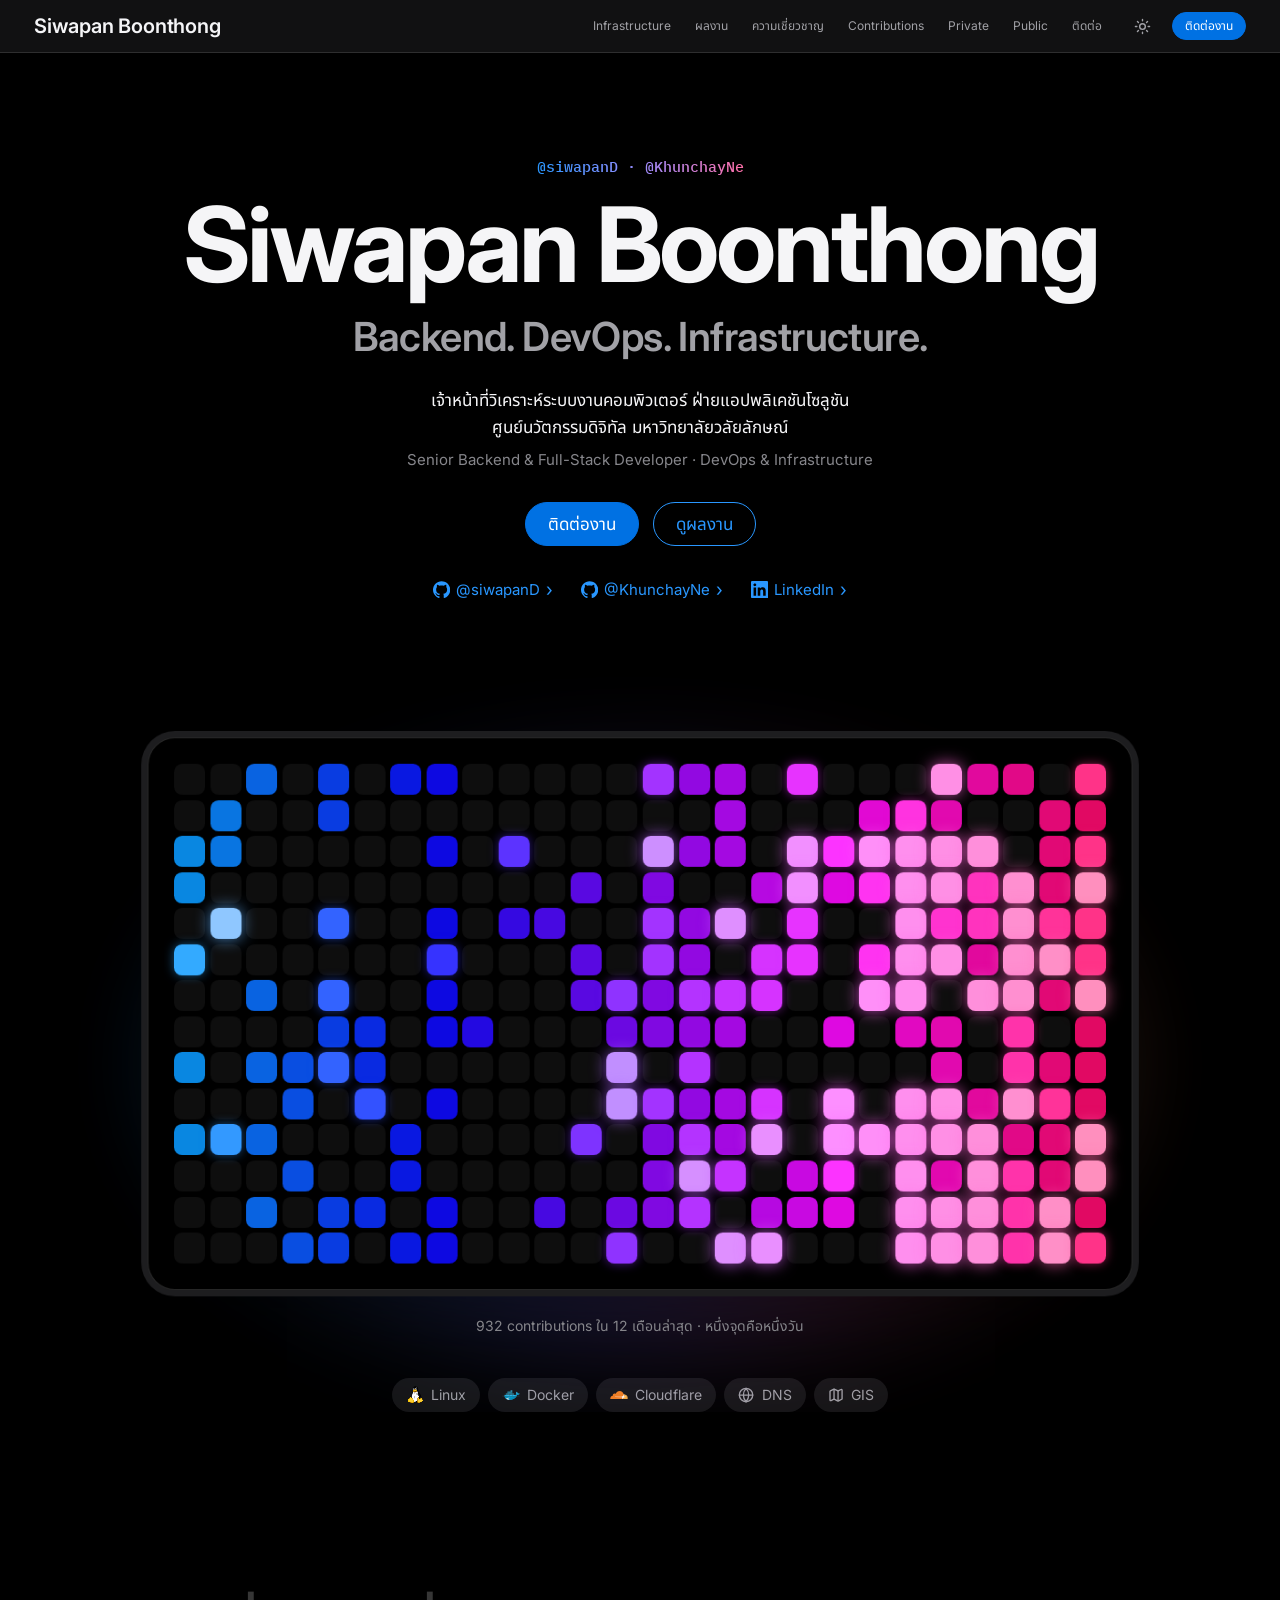
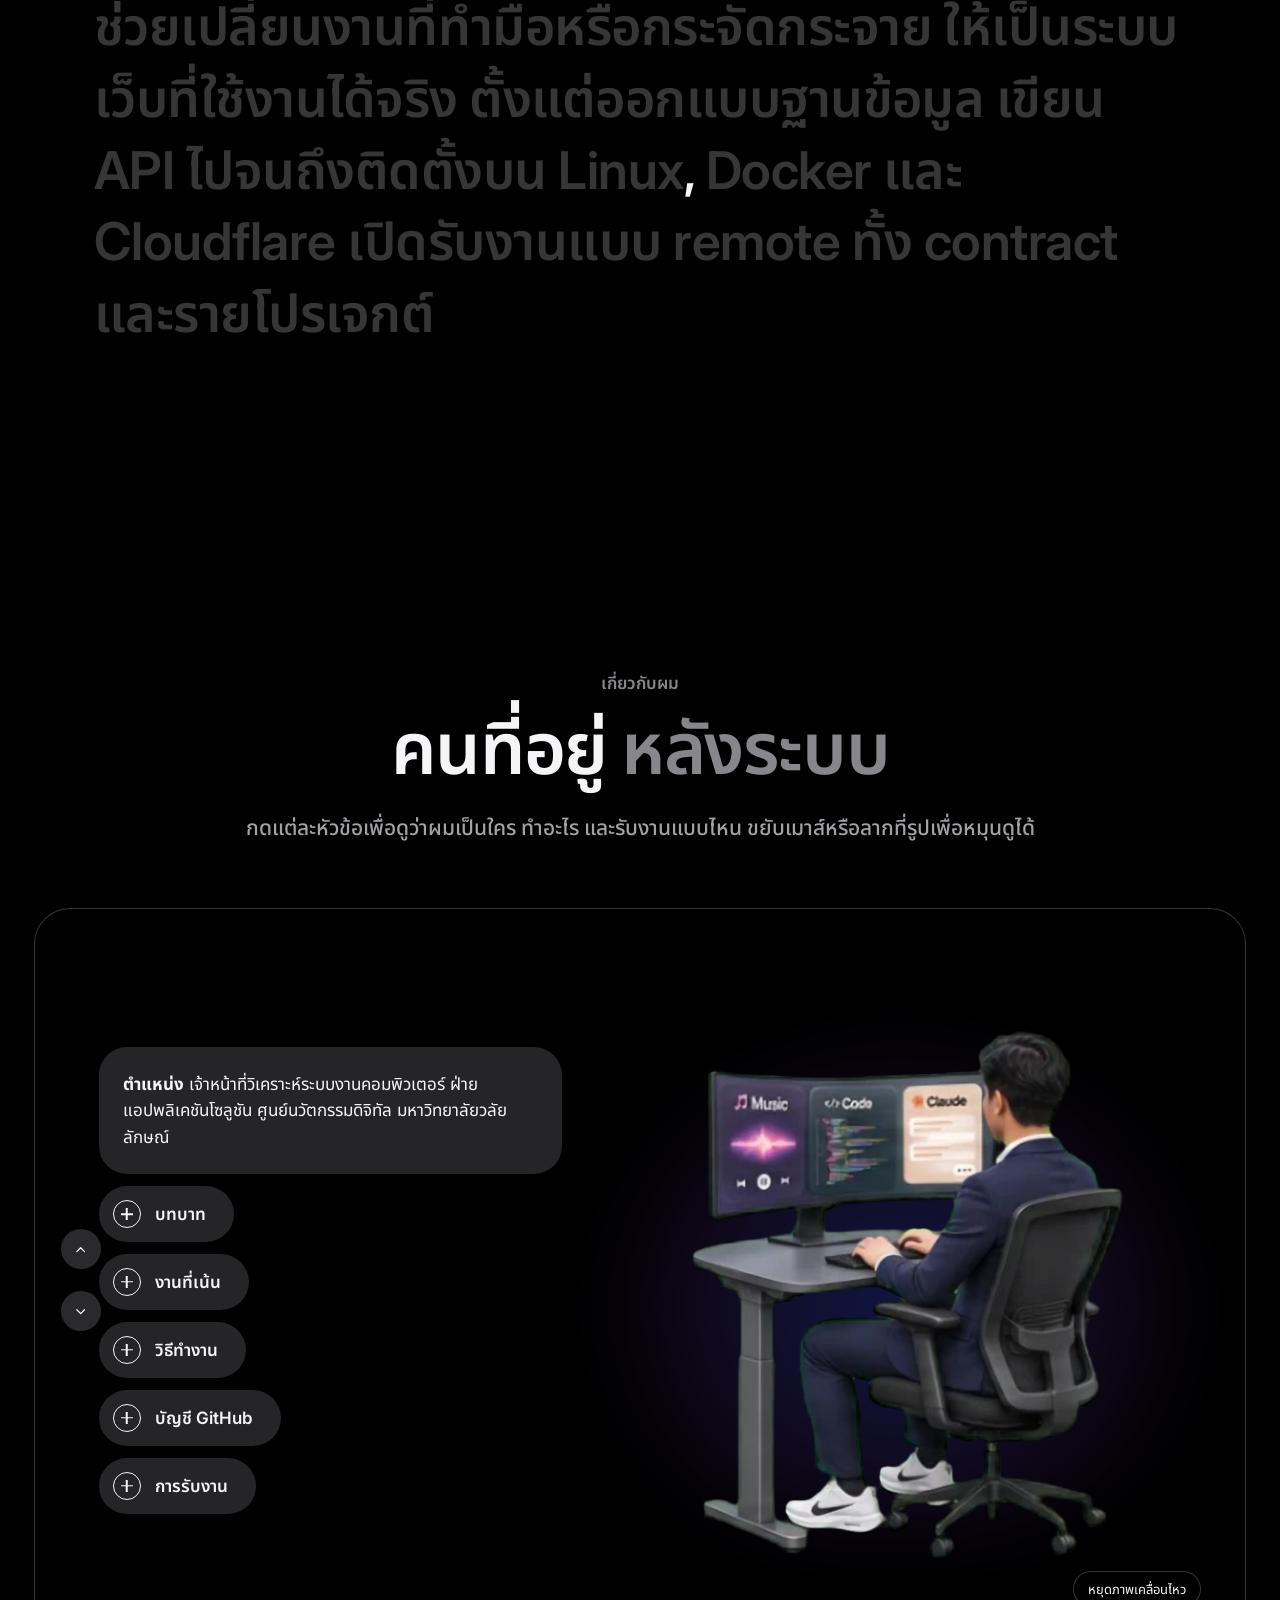
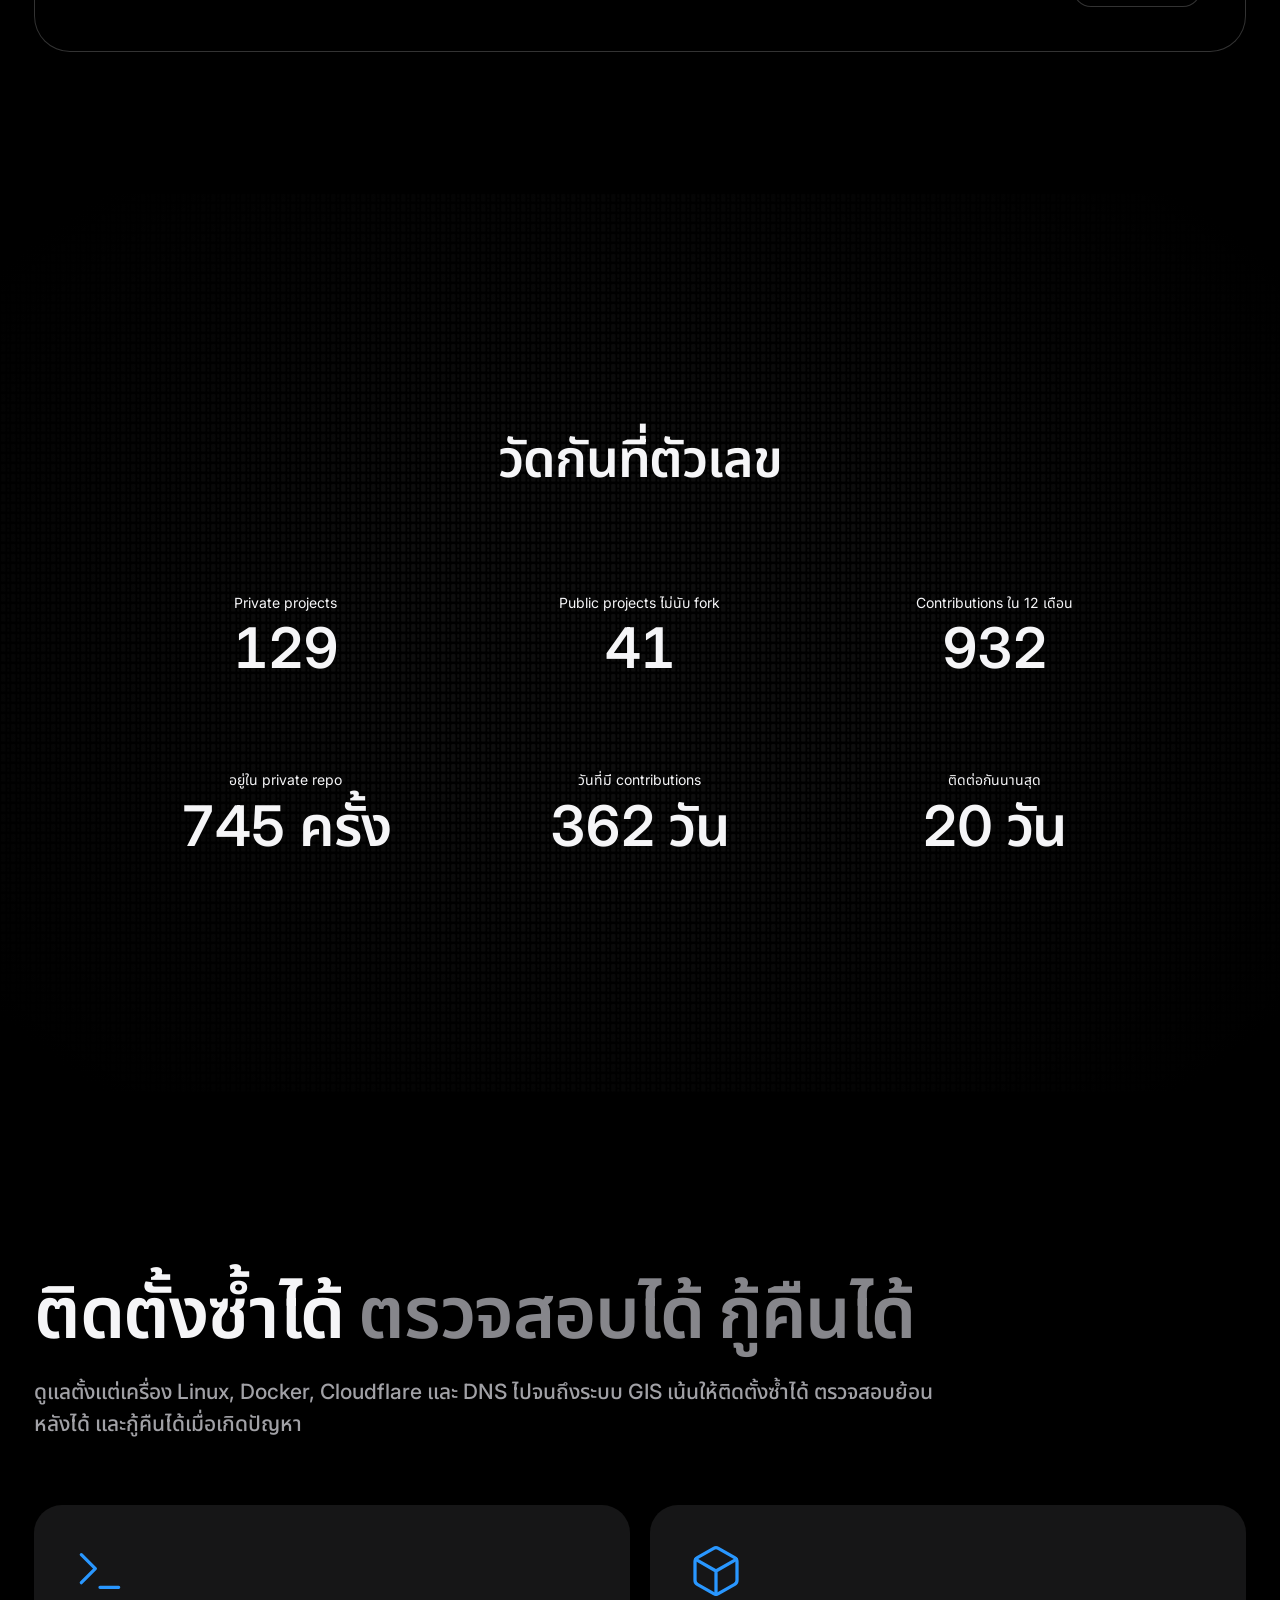
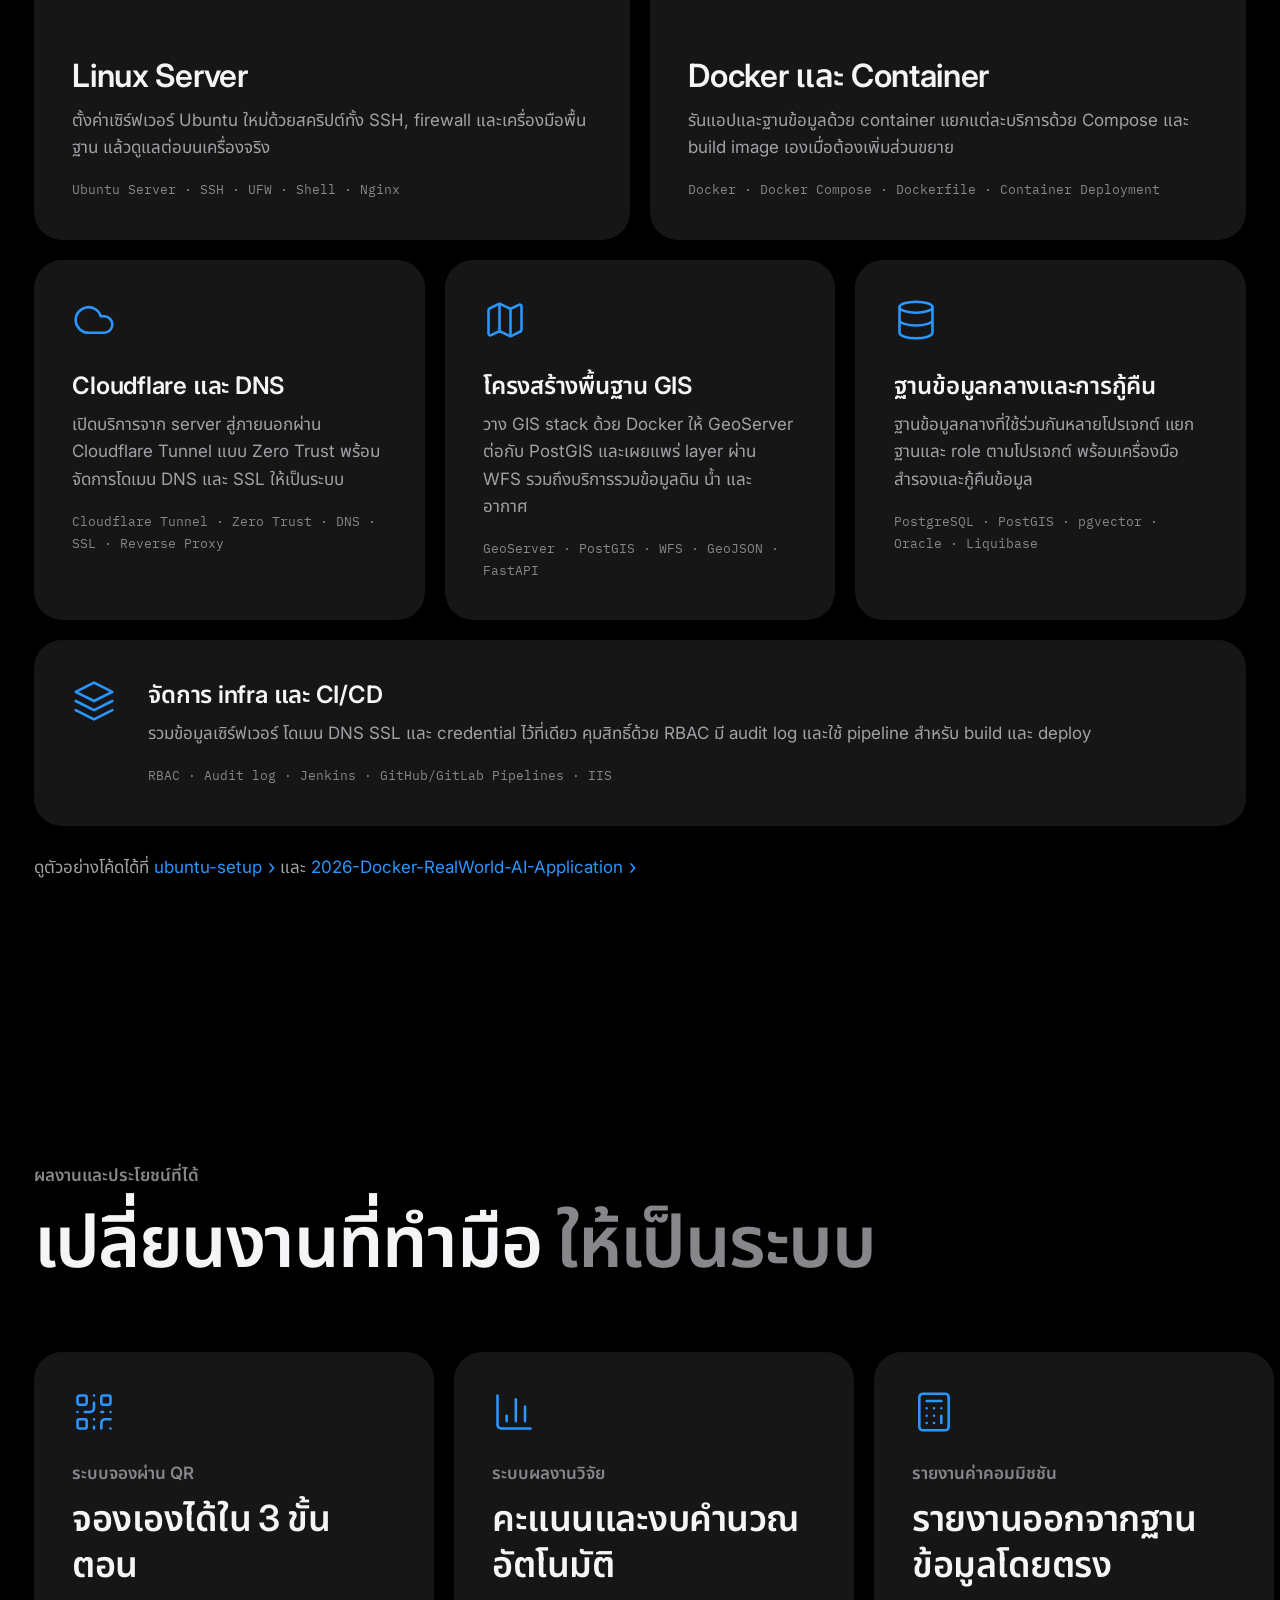
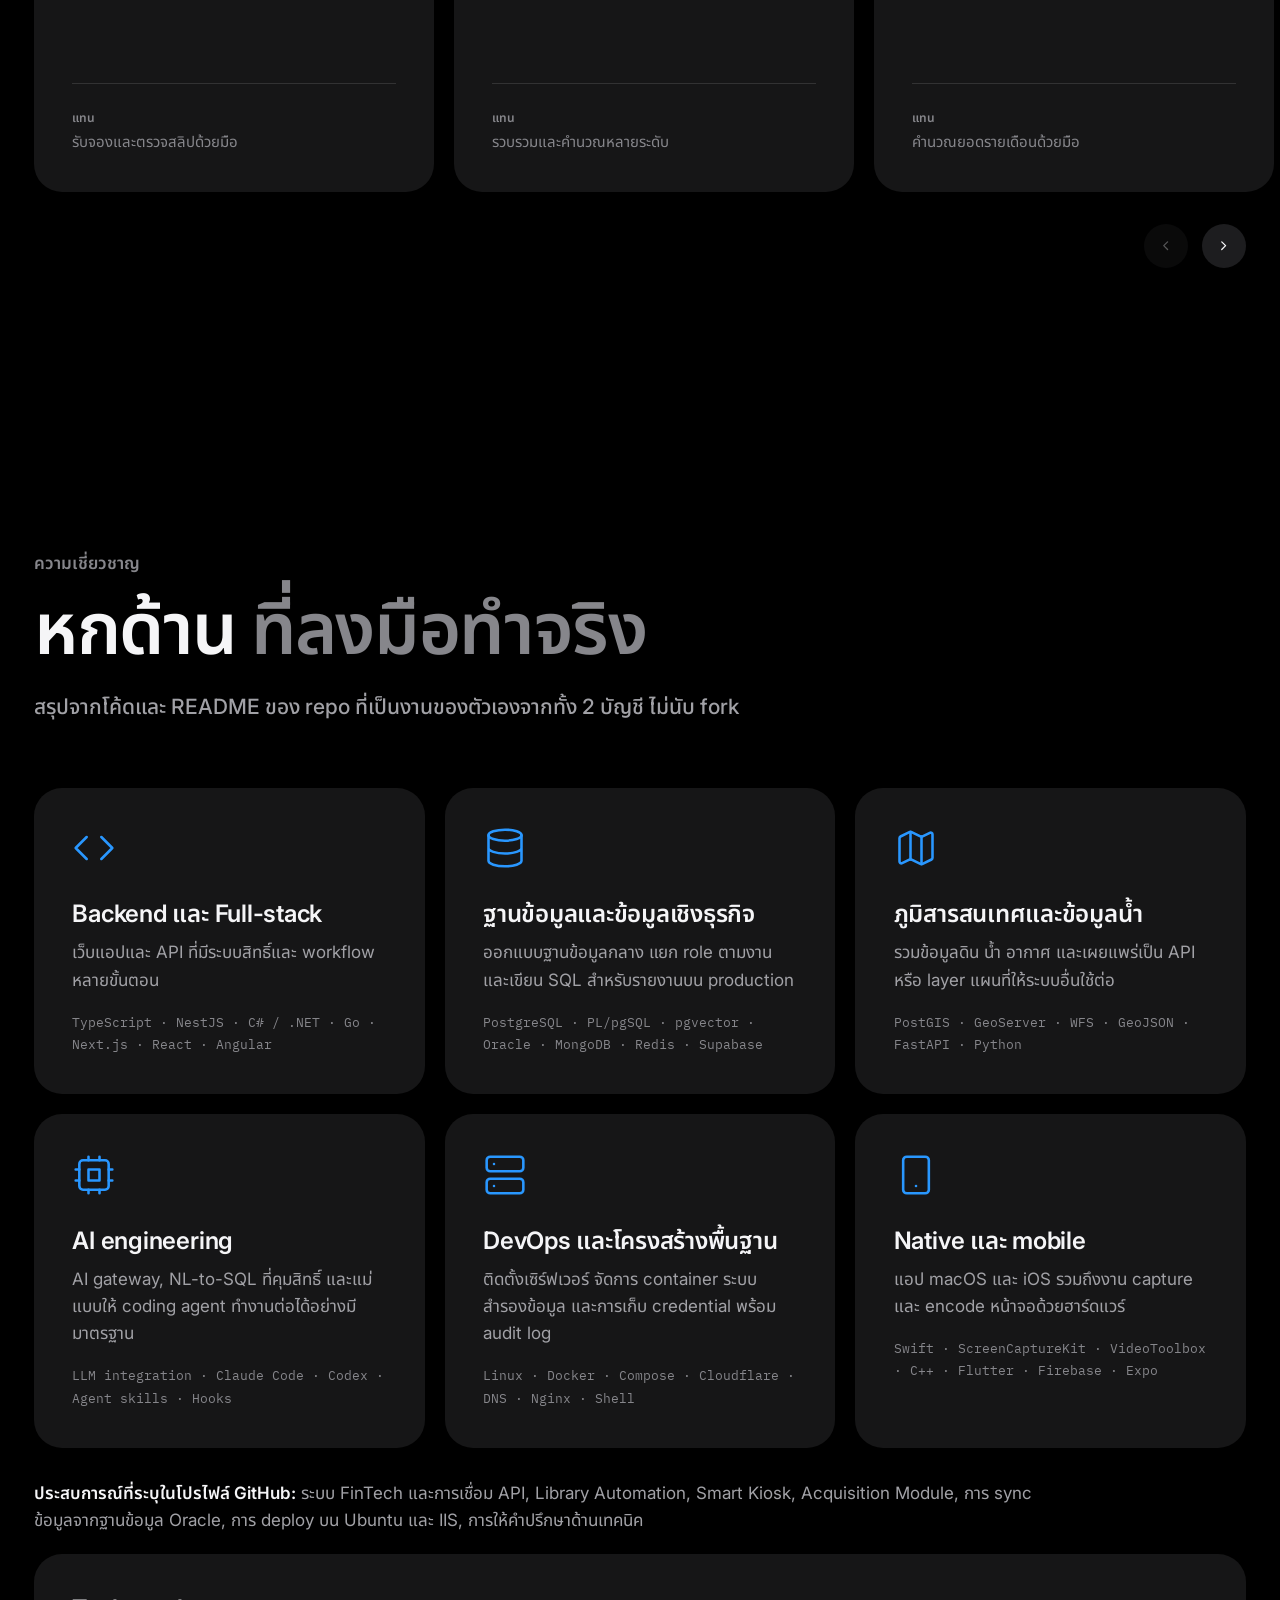
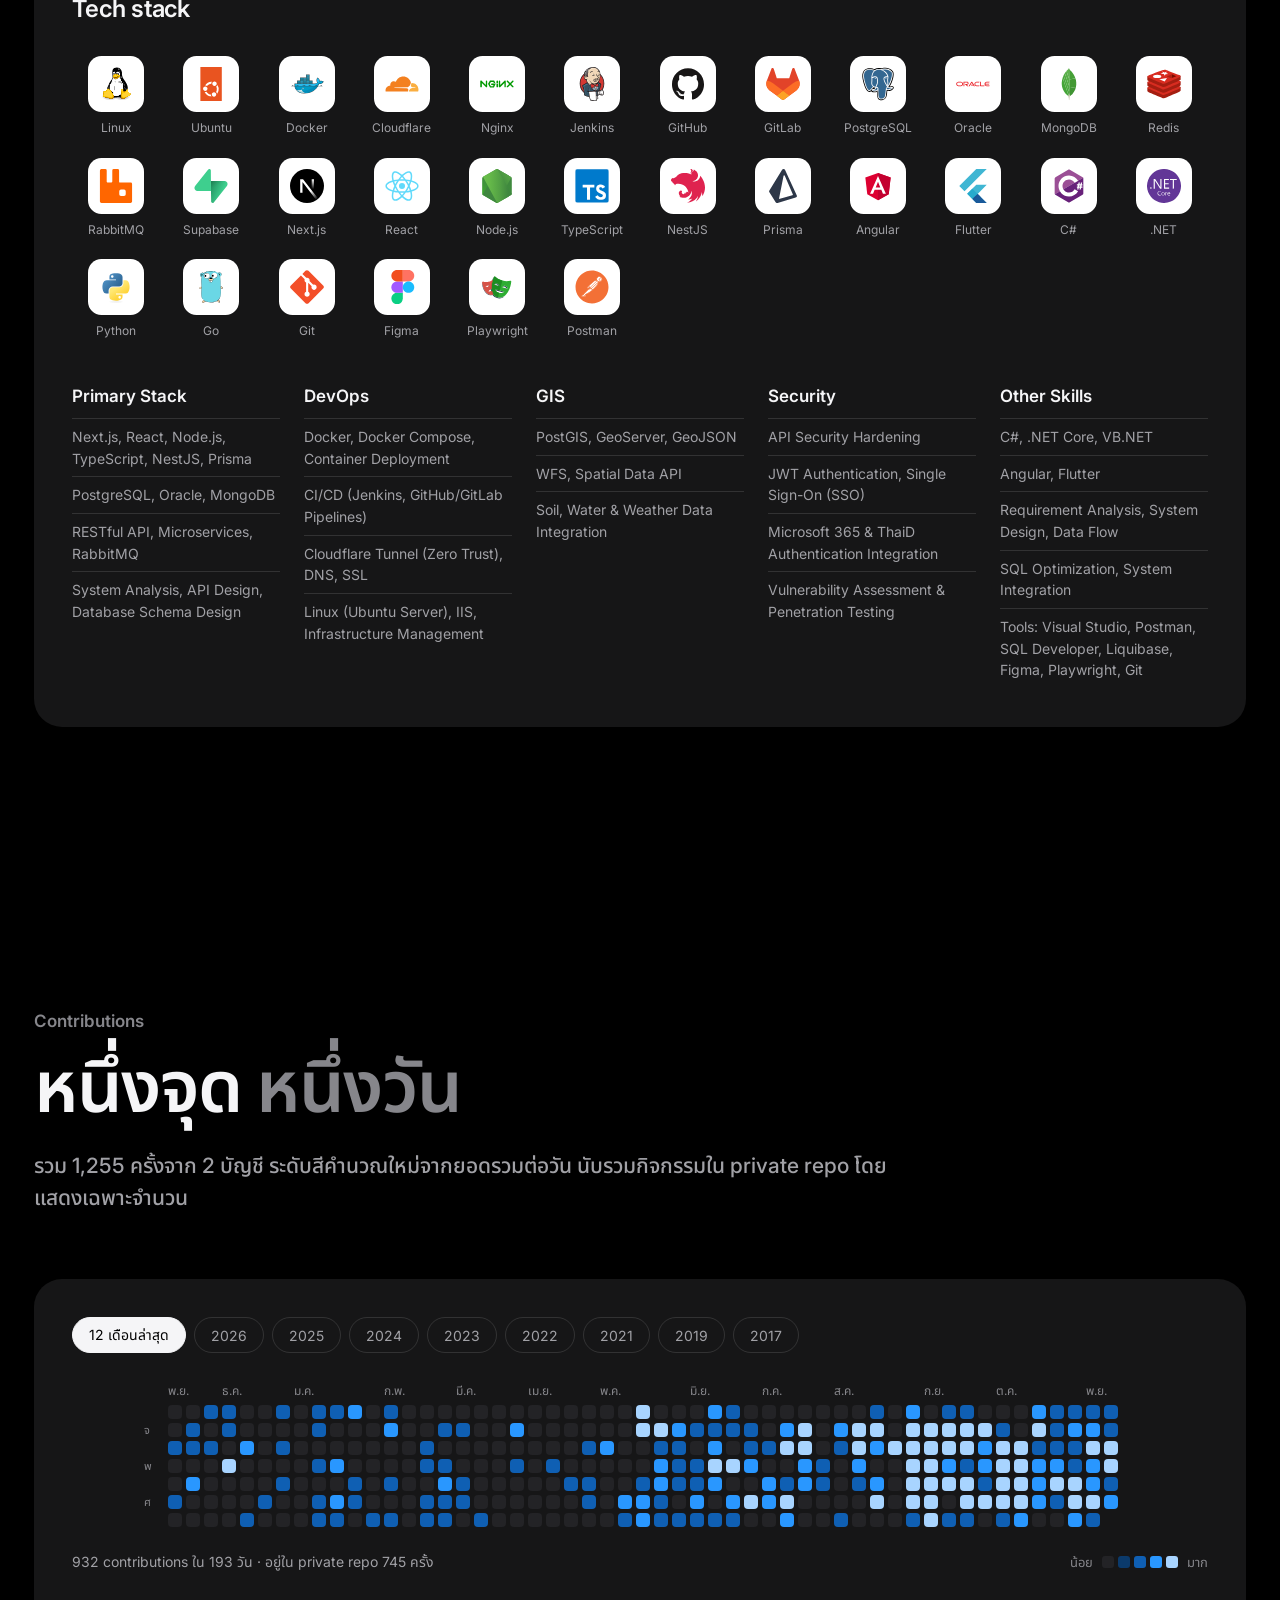
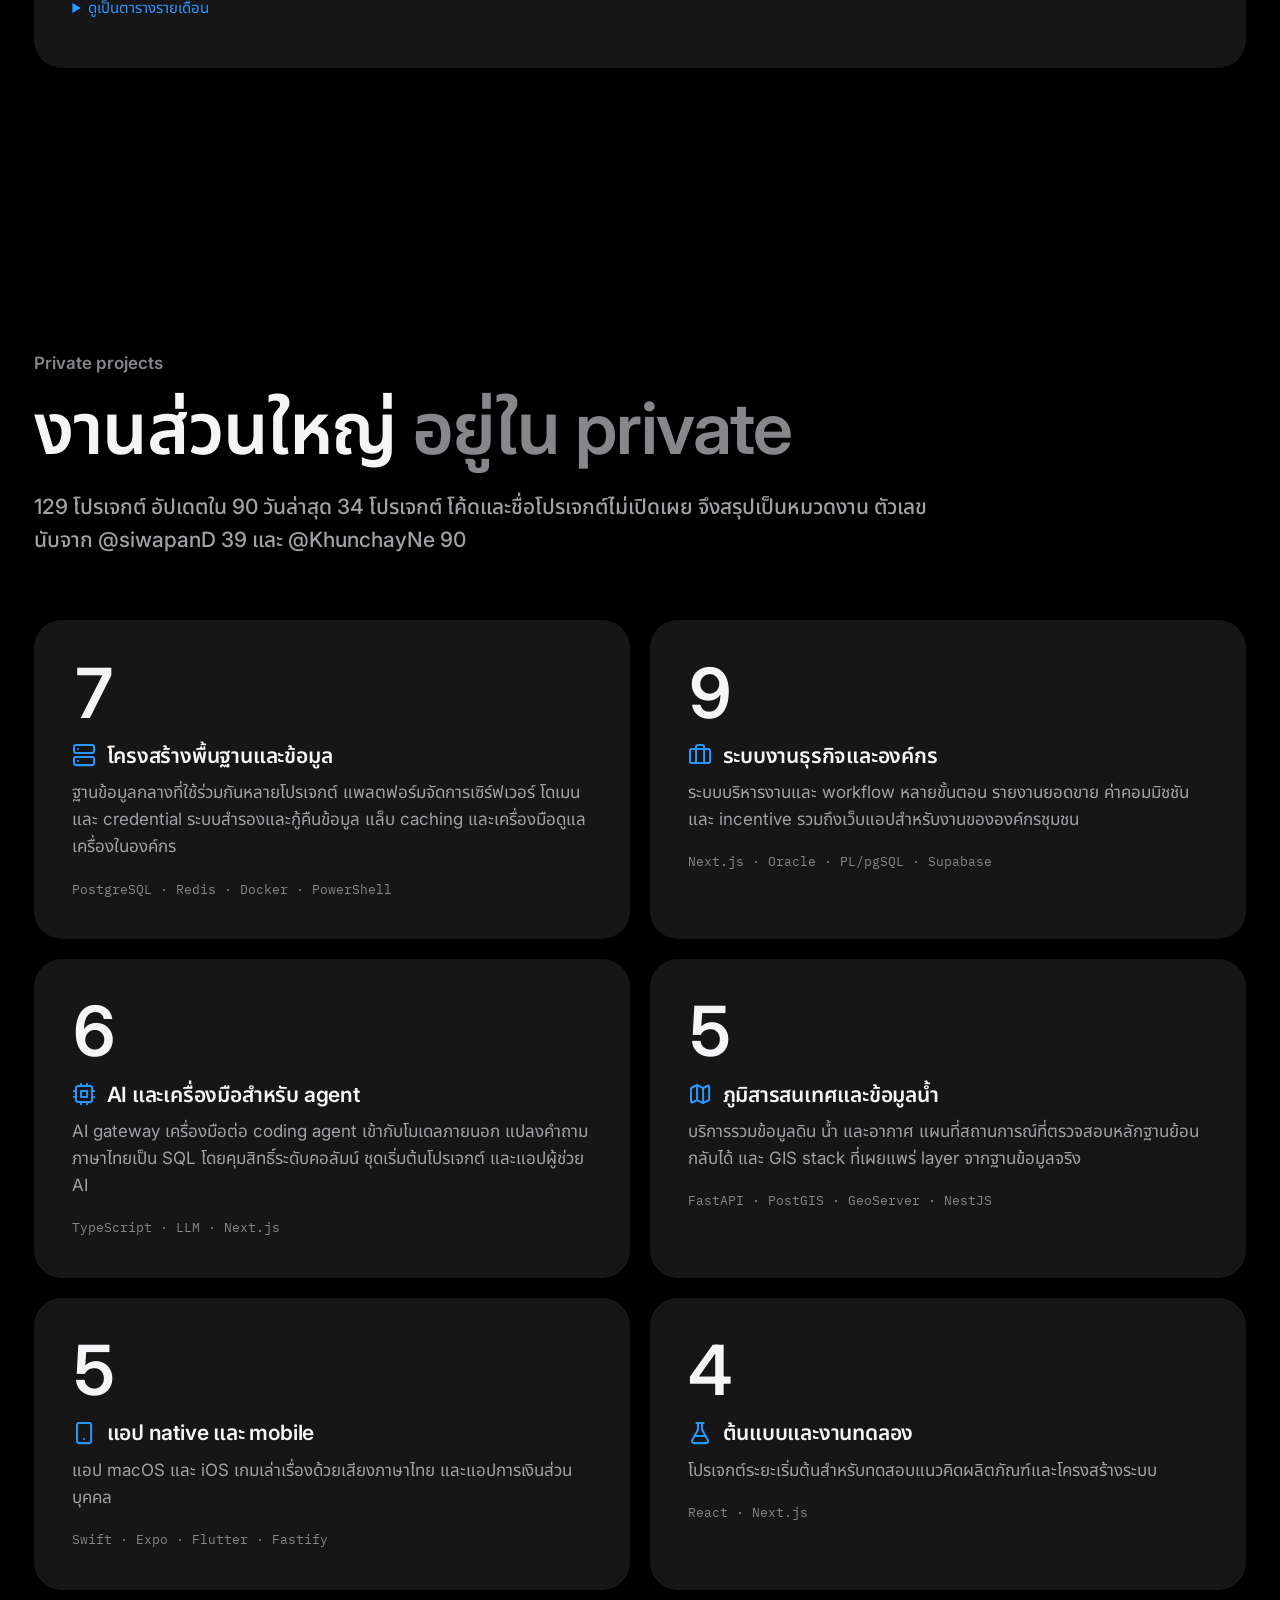
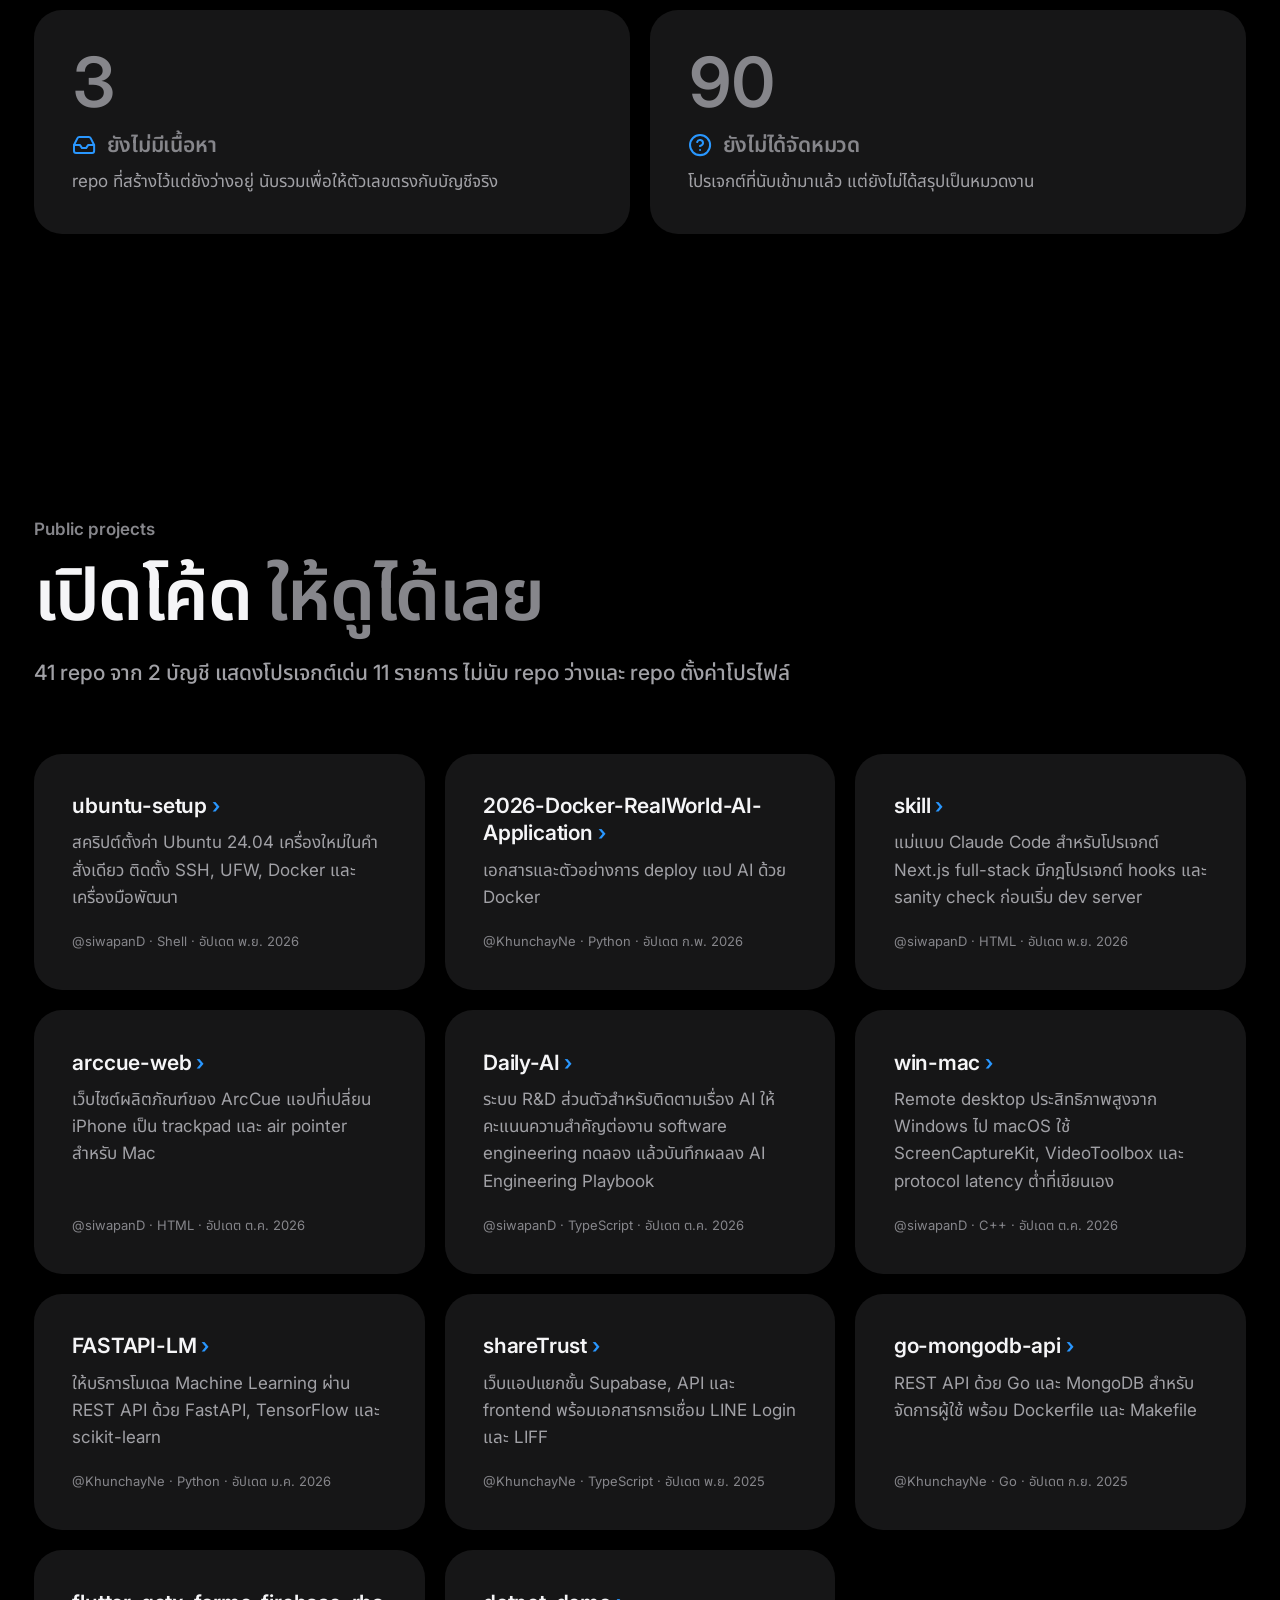
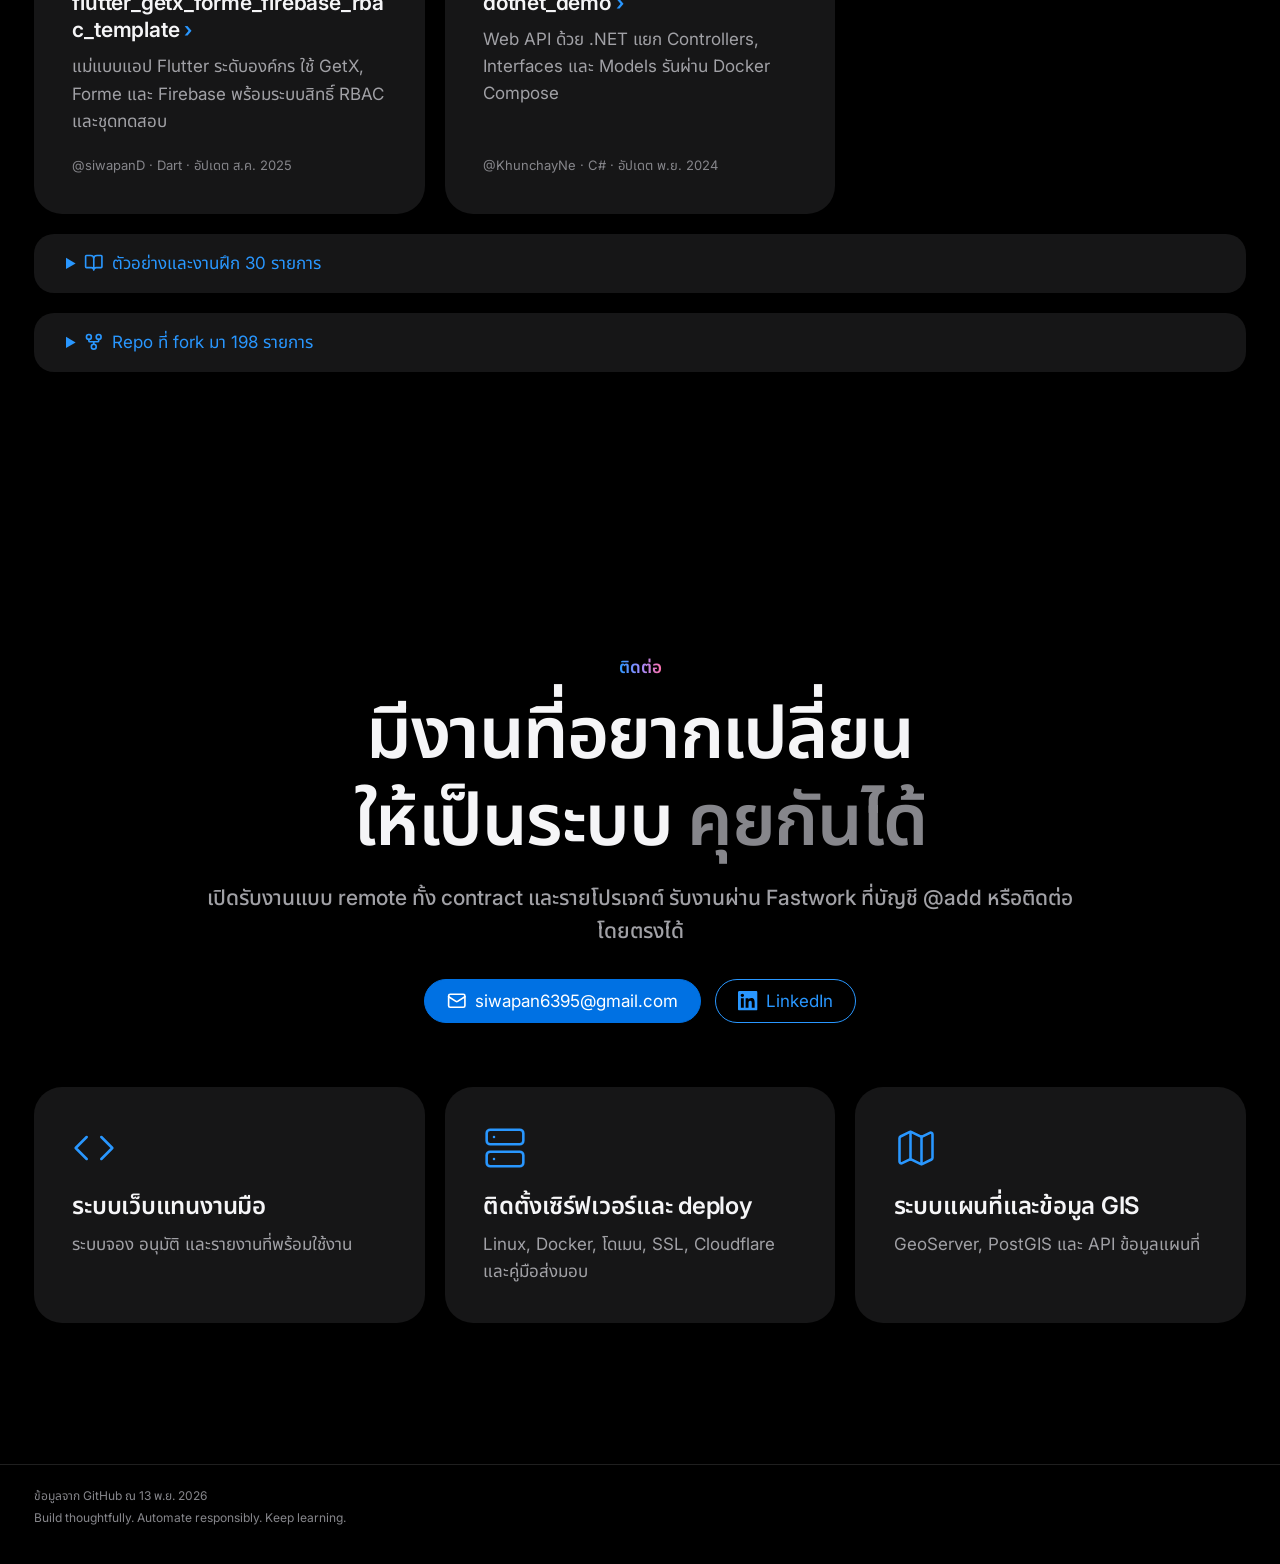
==== commit 6c2ba775: "Sharpen the About figure with a 3x upscaled sprite sheet v4 is v3 upscaled 3x with ESRGAN (UpscalerJ" ====
--- a/index.html
+++ b/index.html
@@ -498,8 +498,8 @@
   </footer>
 
   <div class="tip" id="tip" hidden></div>
-  <script src="env.js?v=2"></script>
-  <script src="sprite-player.js?v=1"></script>
+  <script src="env.js?v=3"></script>
+  <script src="sprite-player.js?v=2"></script>
   <script src="app.js?v=26"></script>
 </body>
 </html>
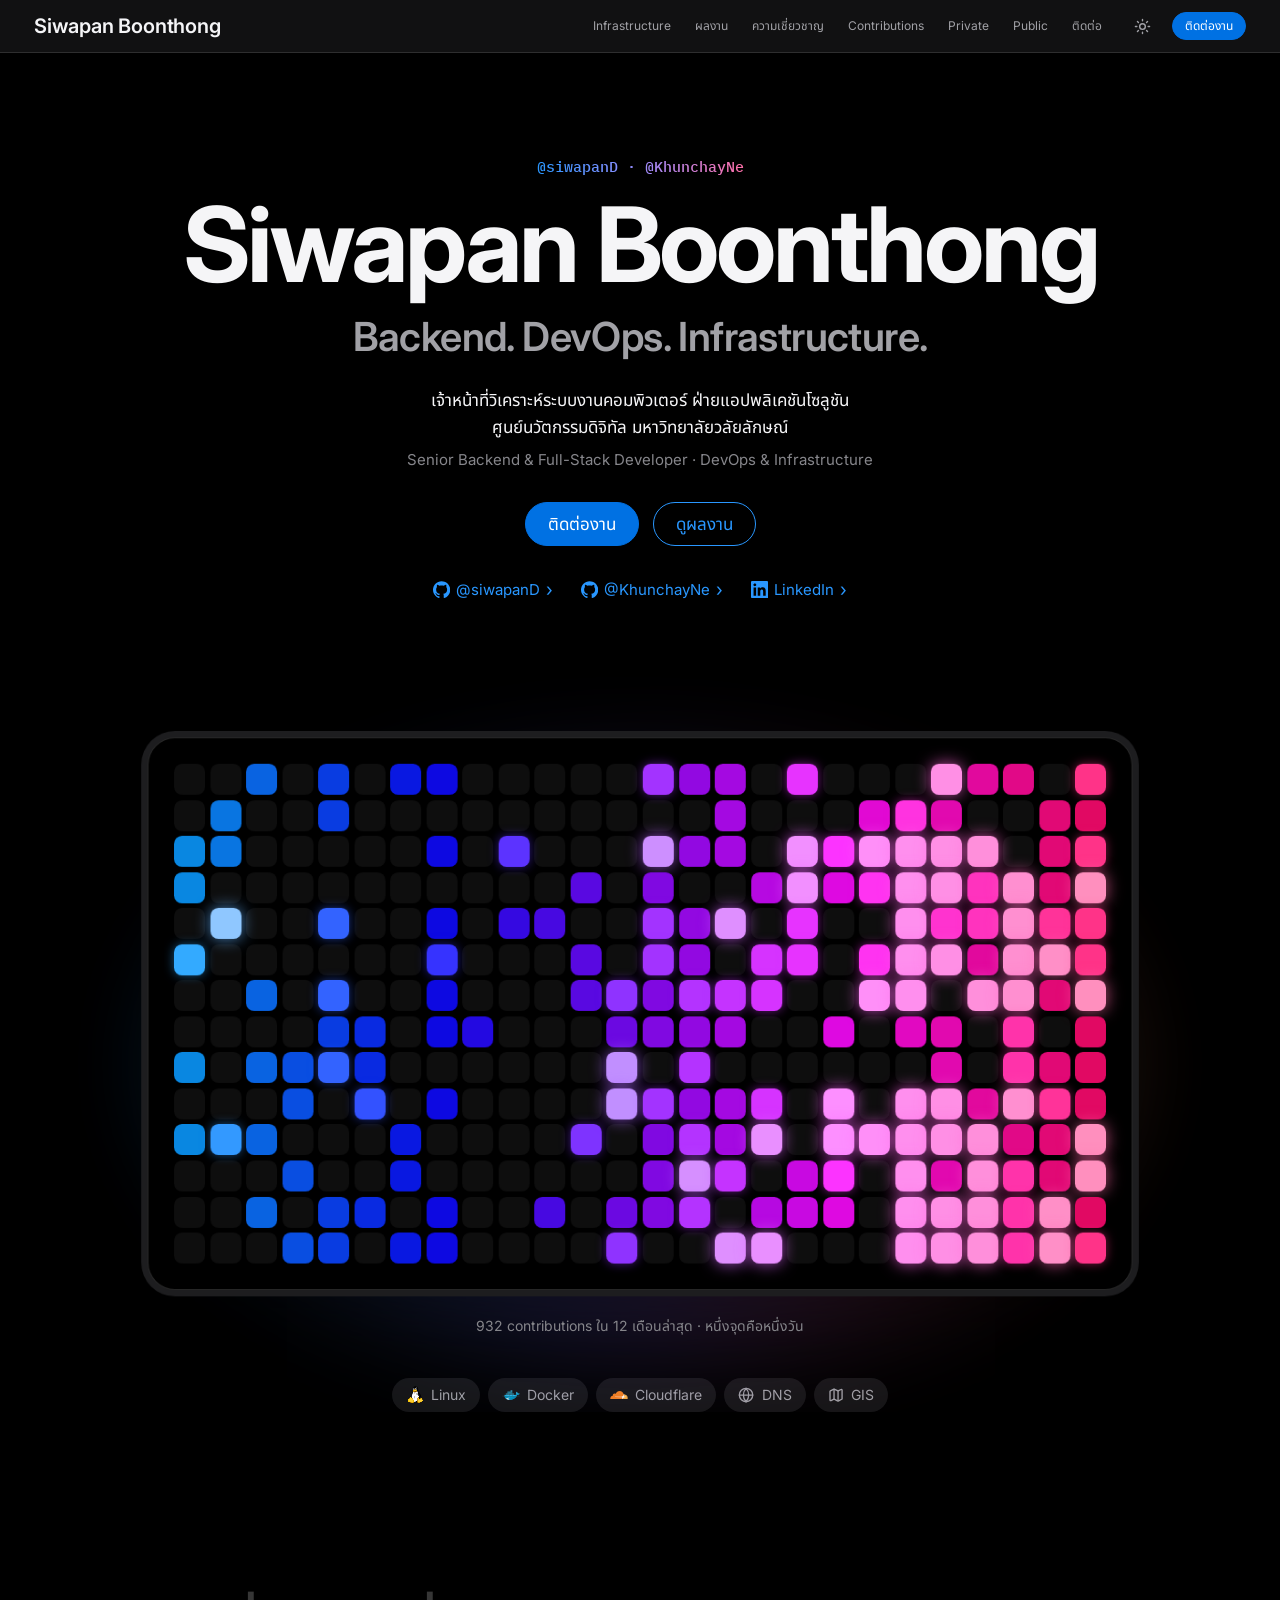
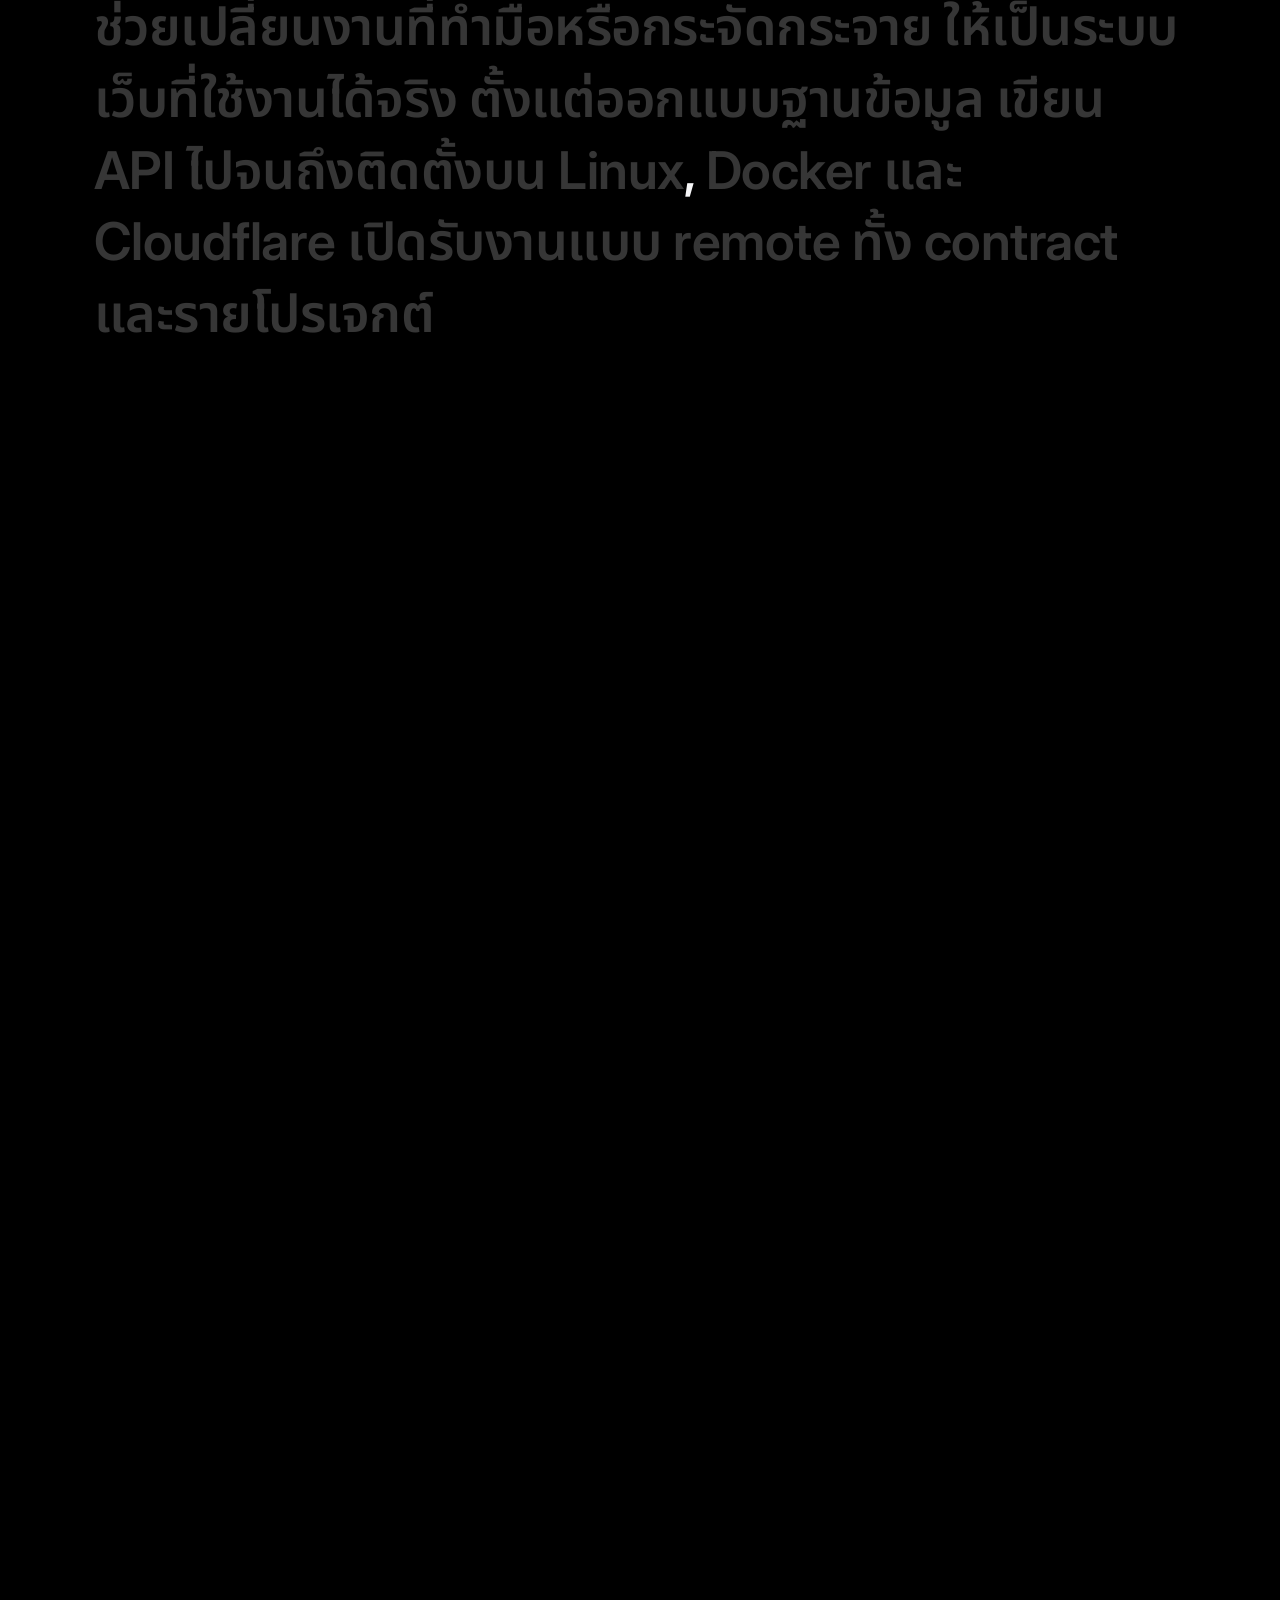
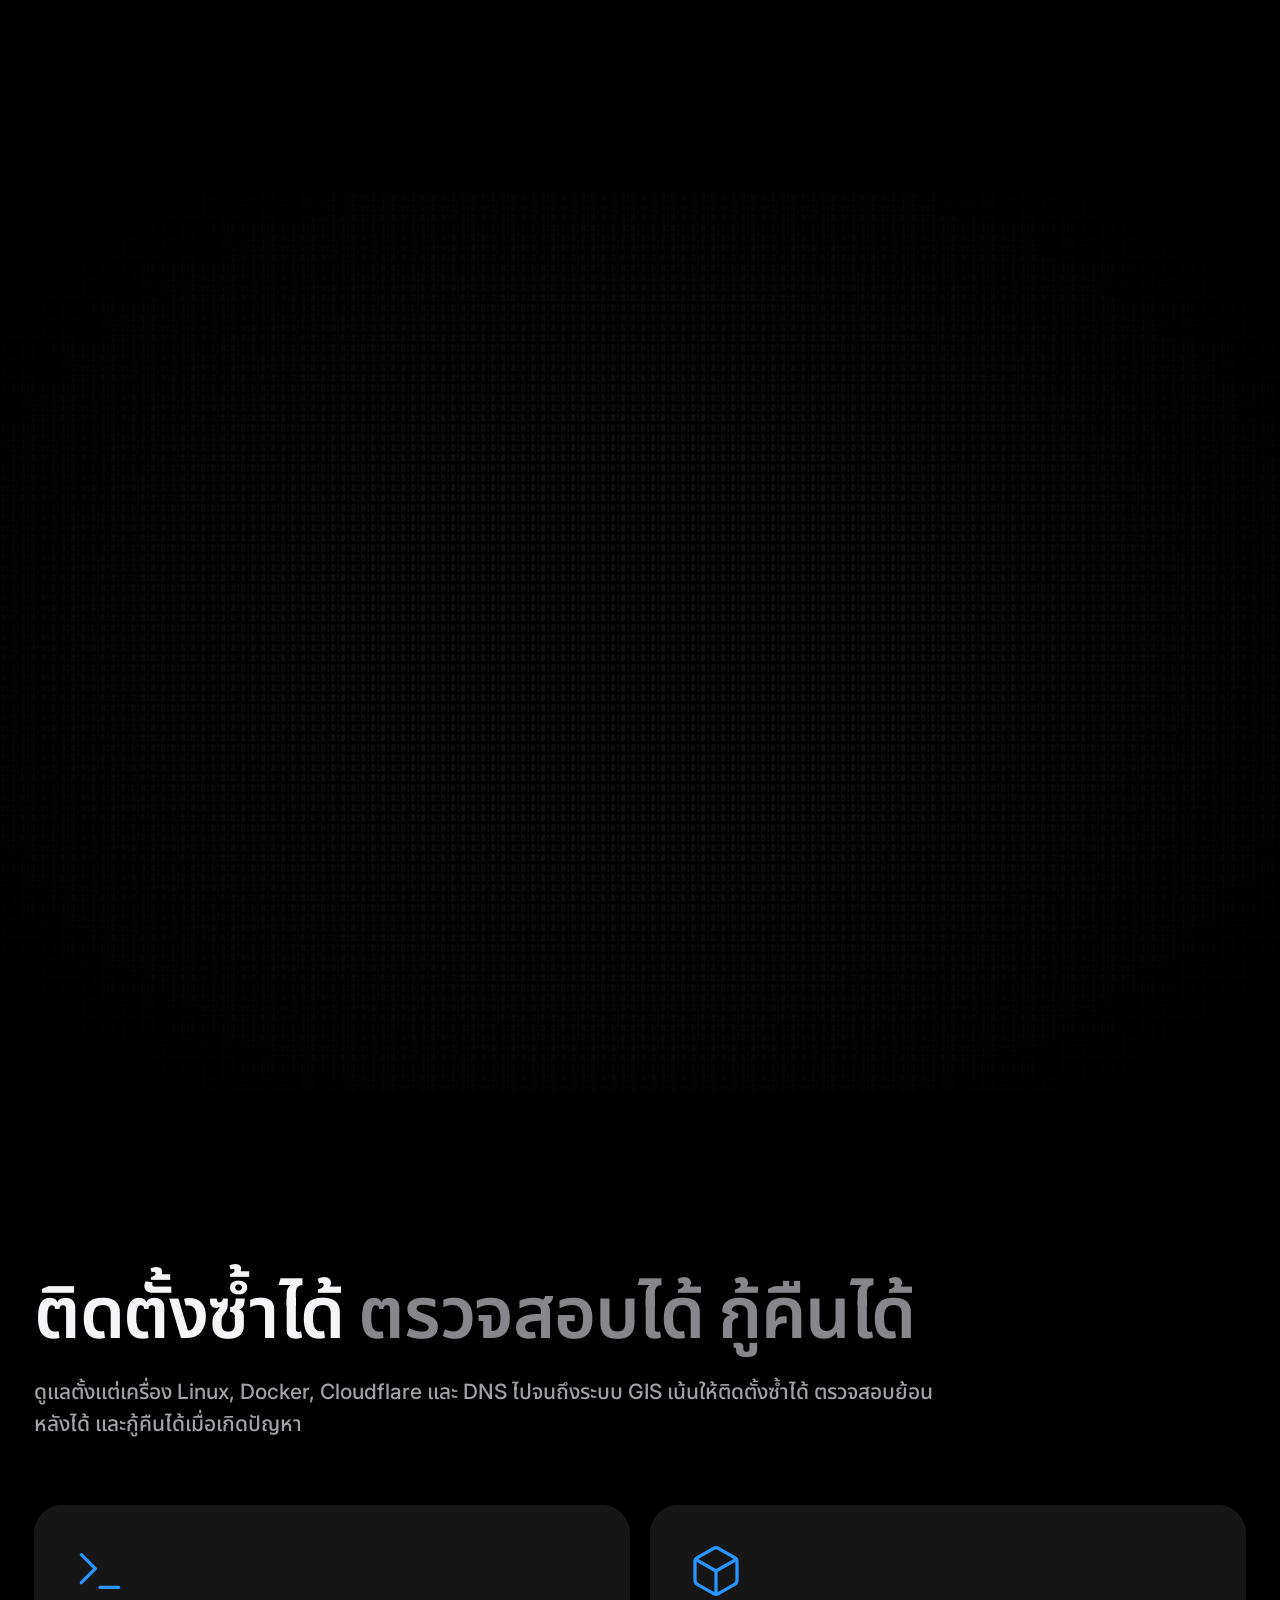
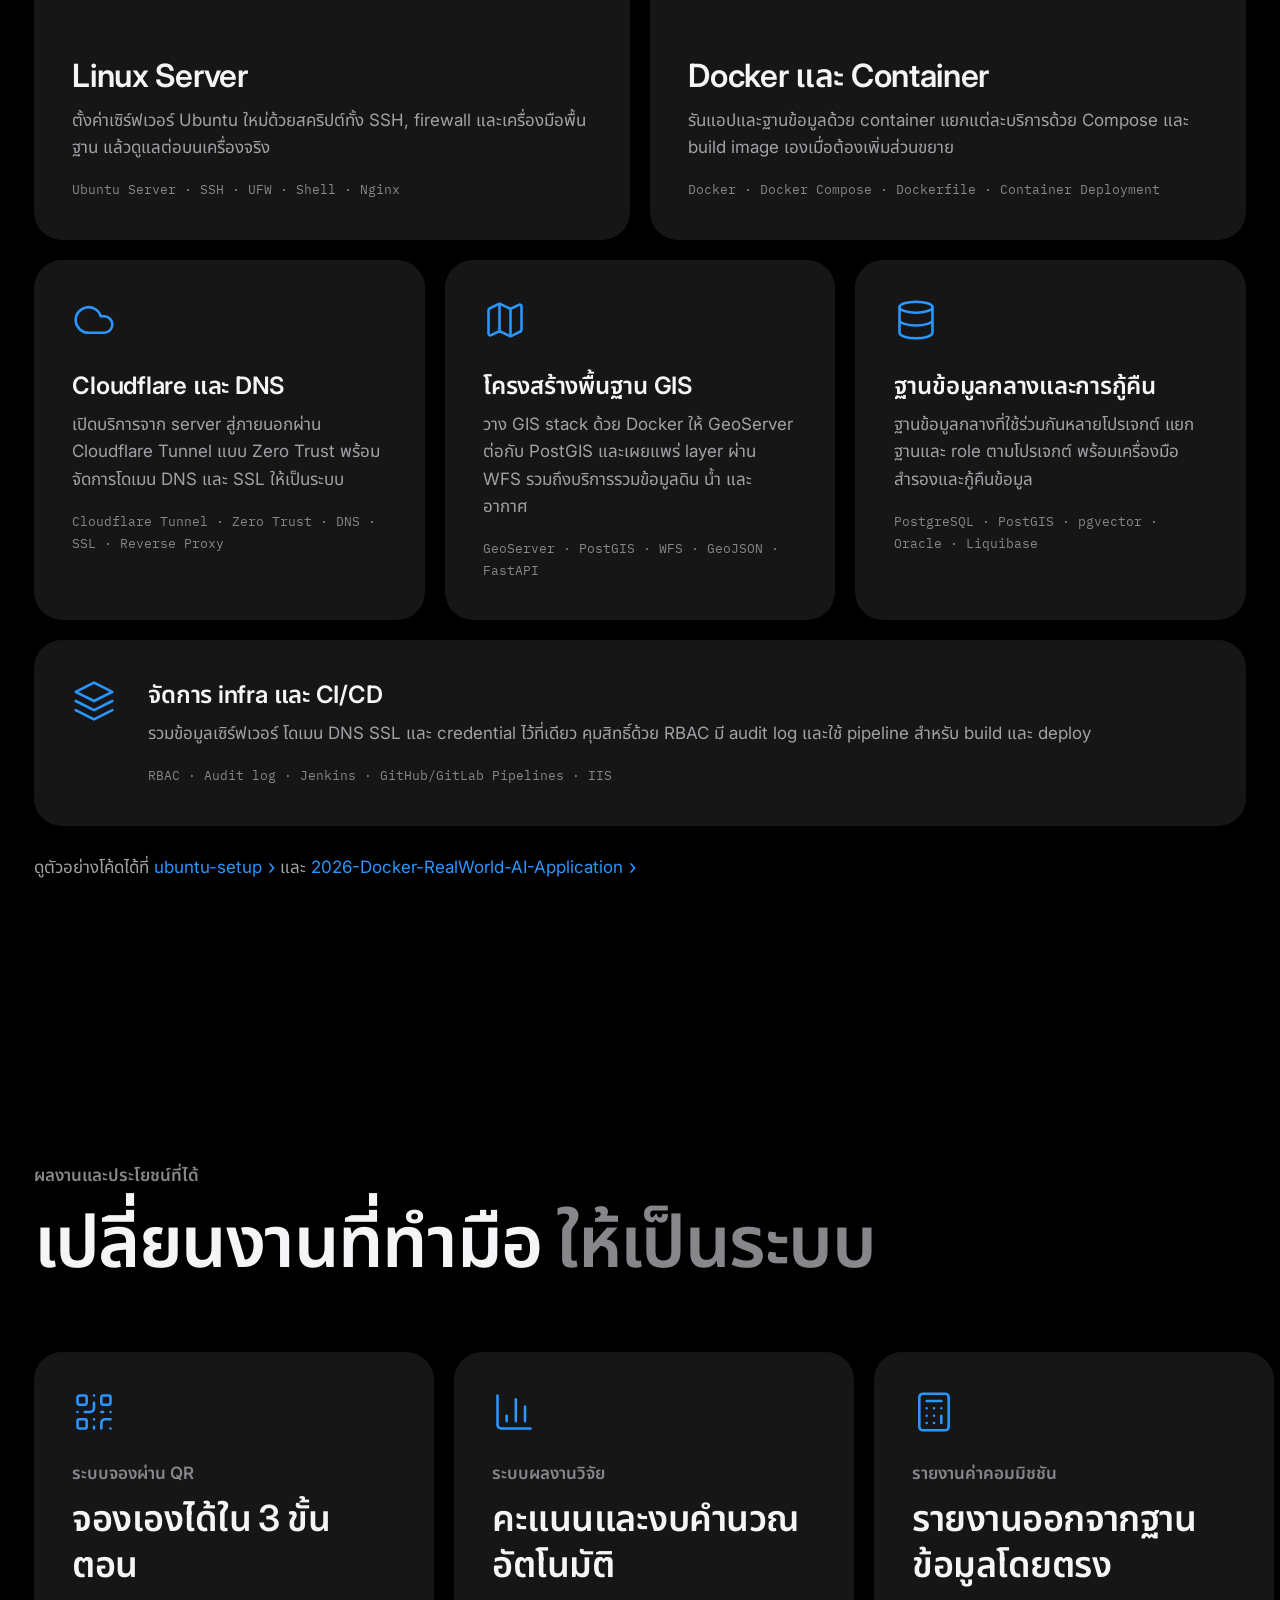
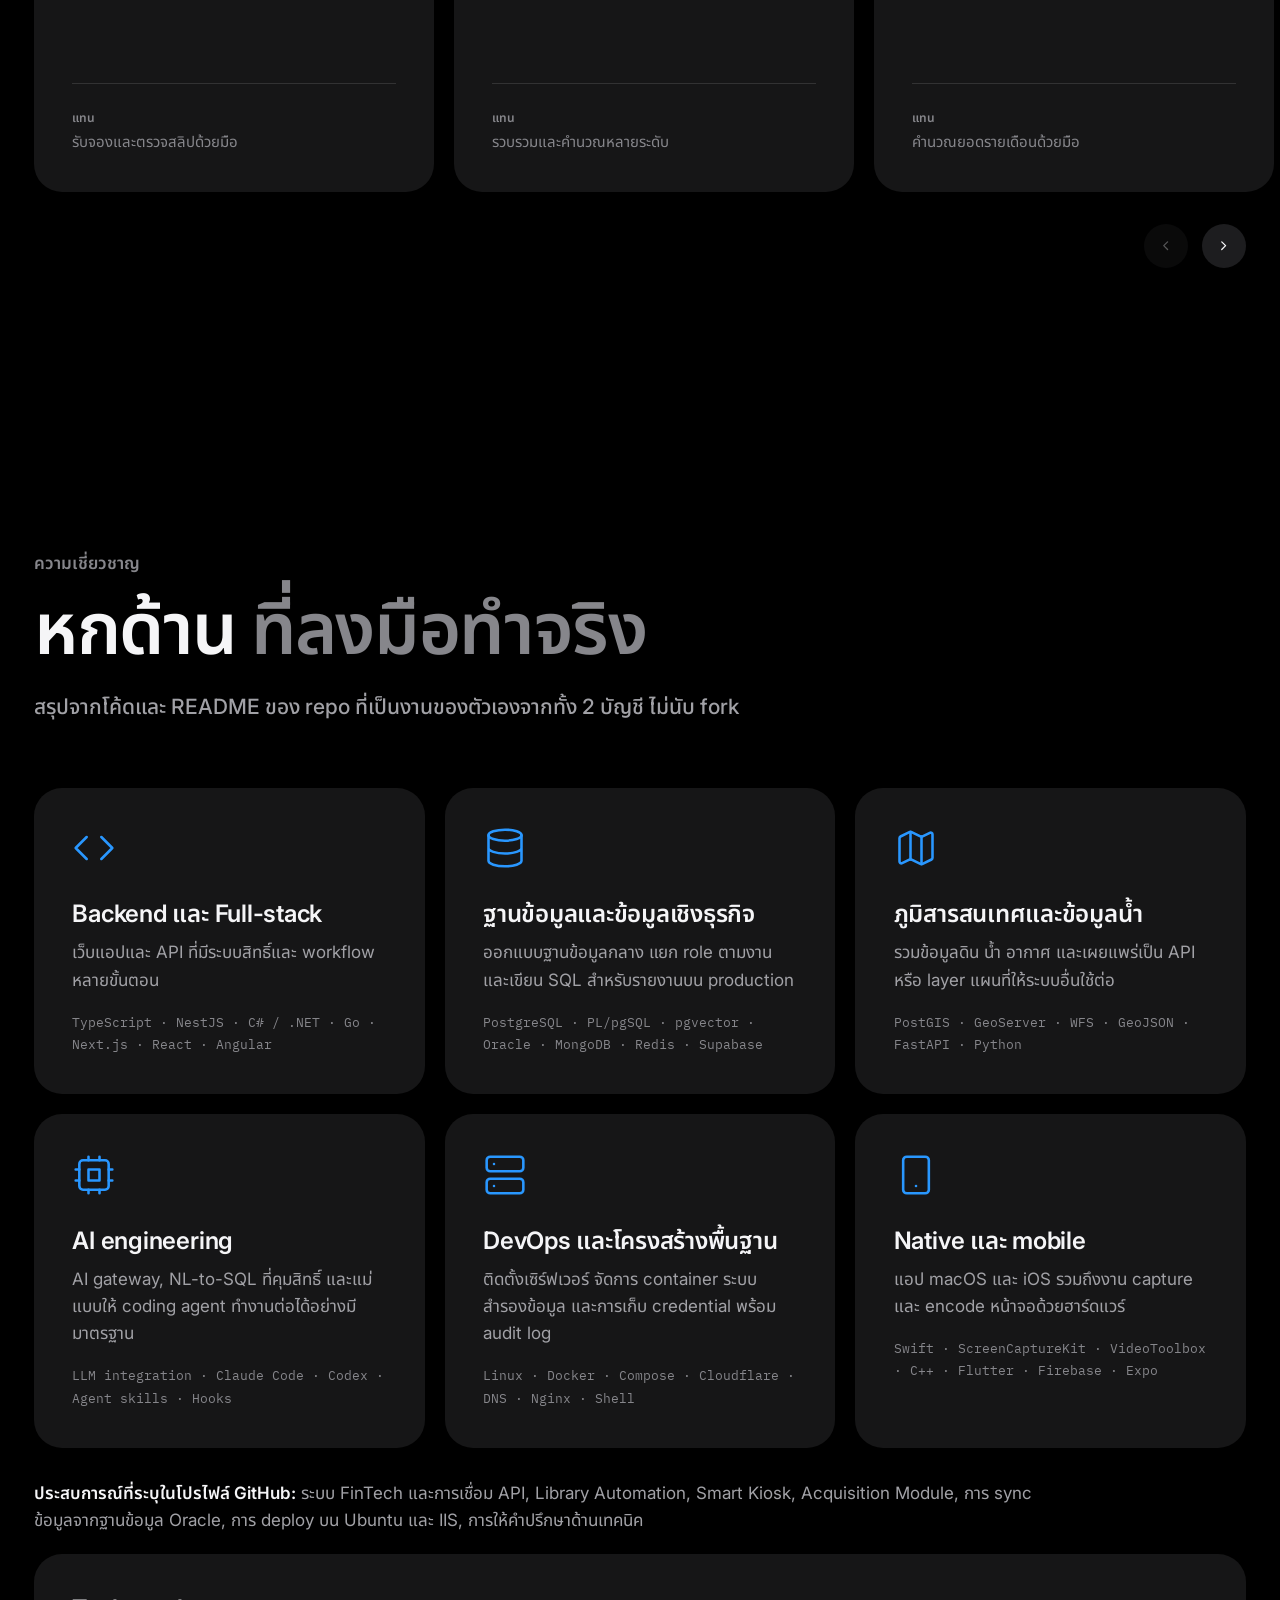
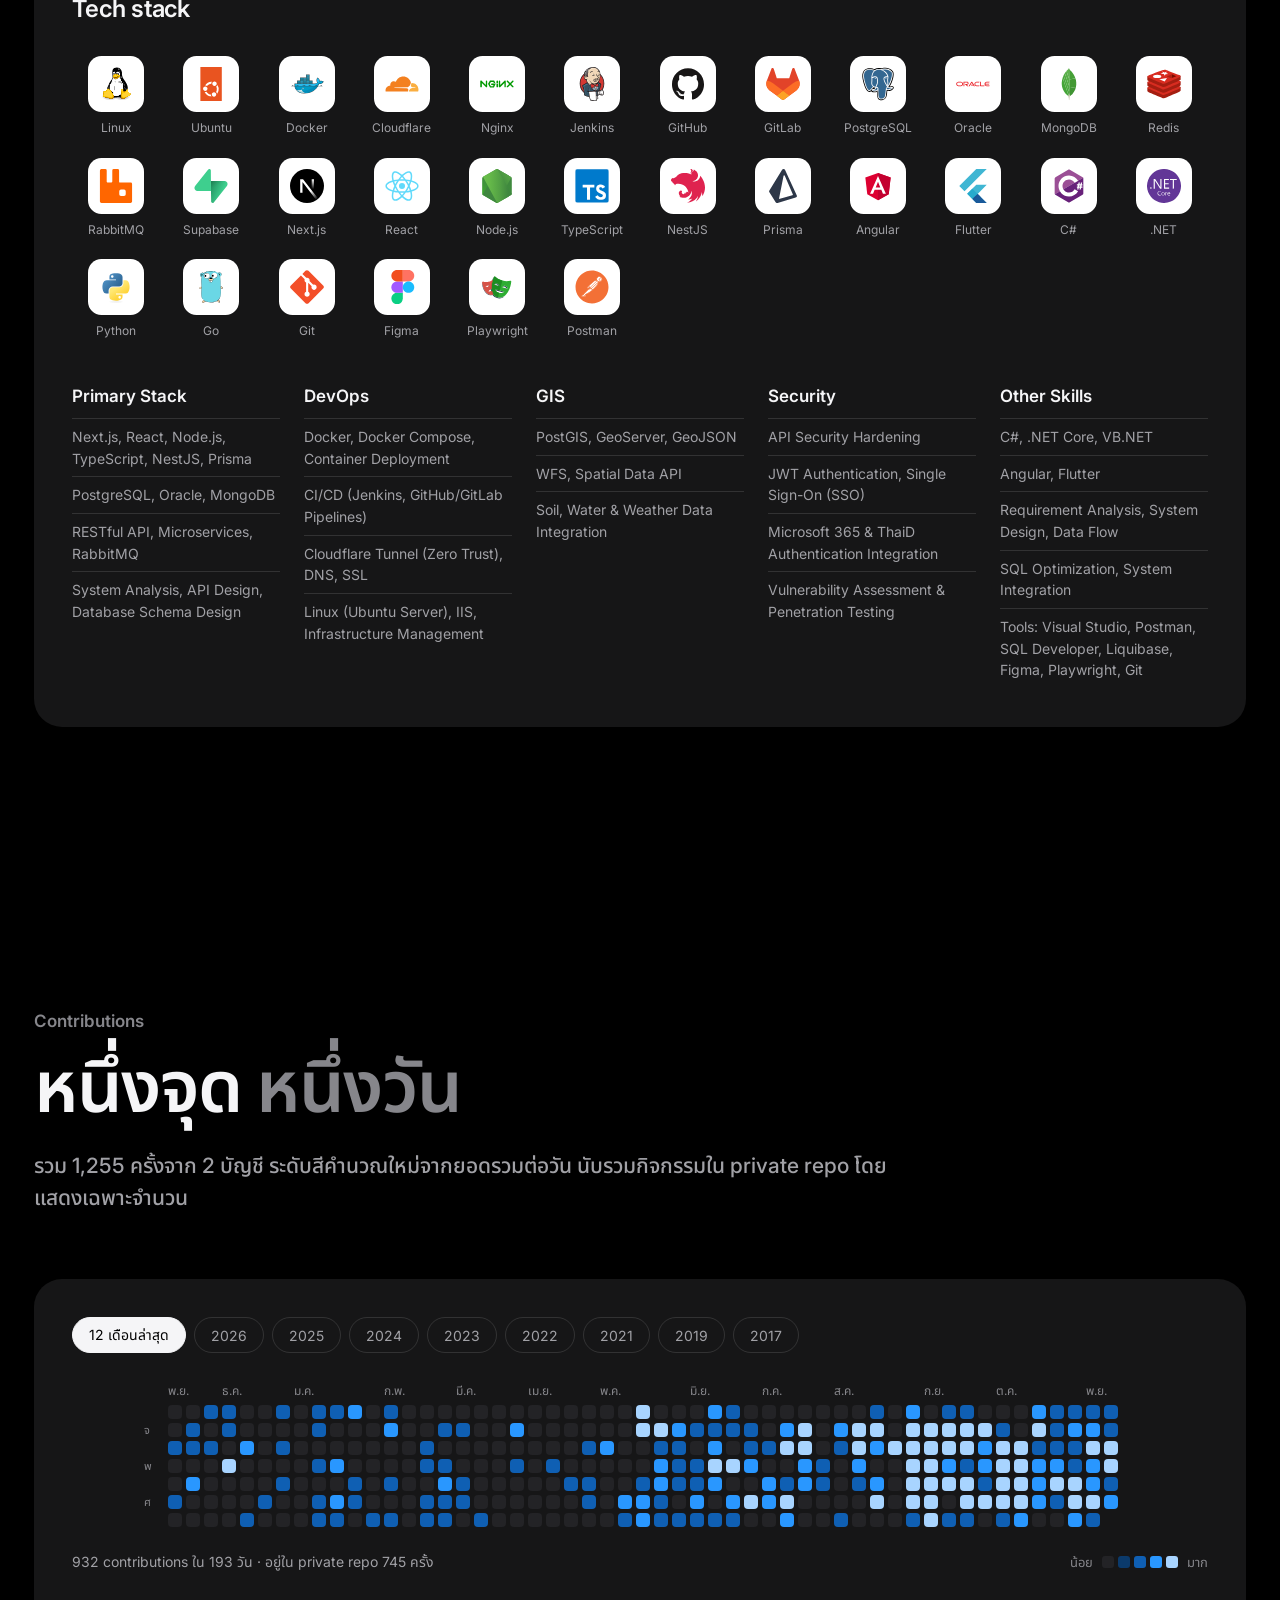
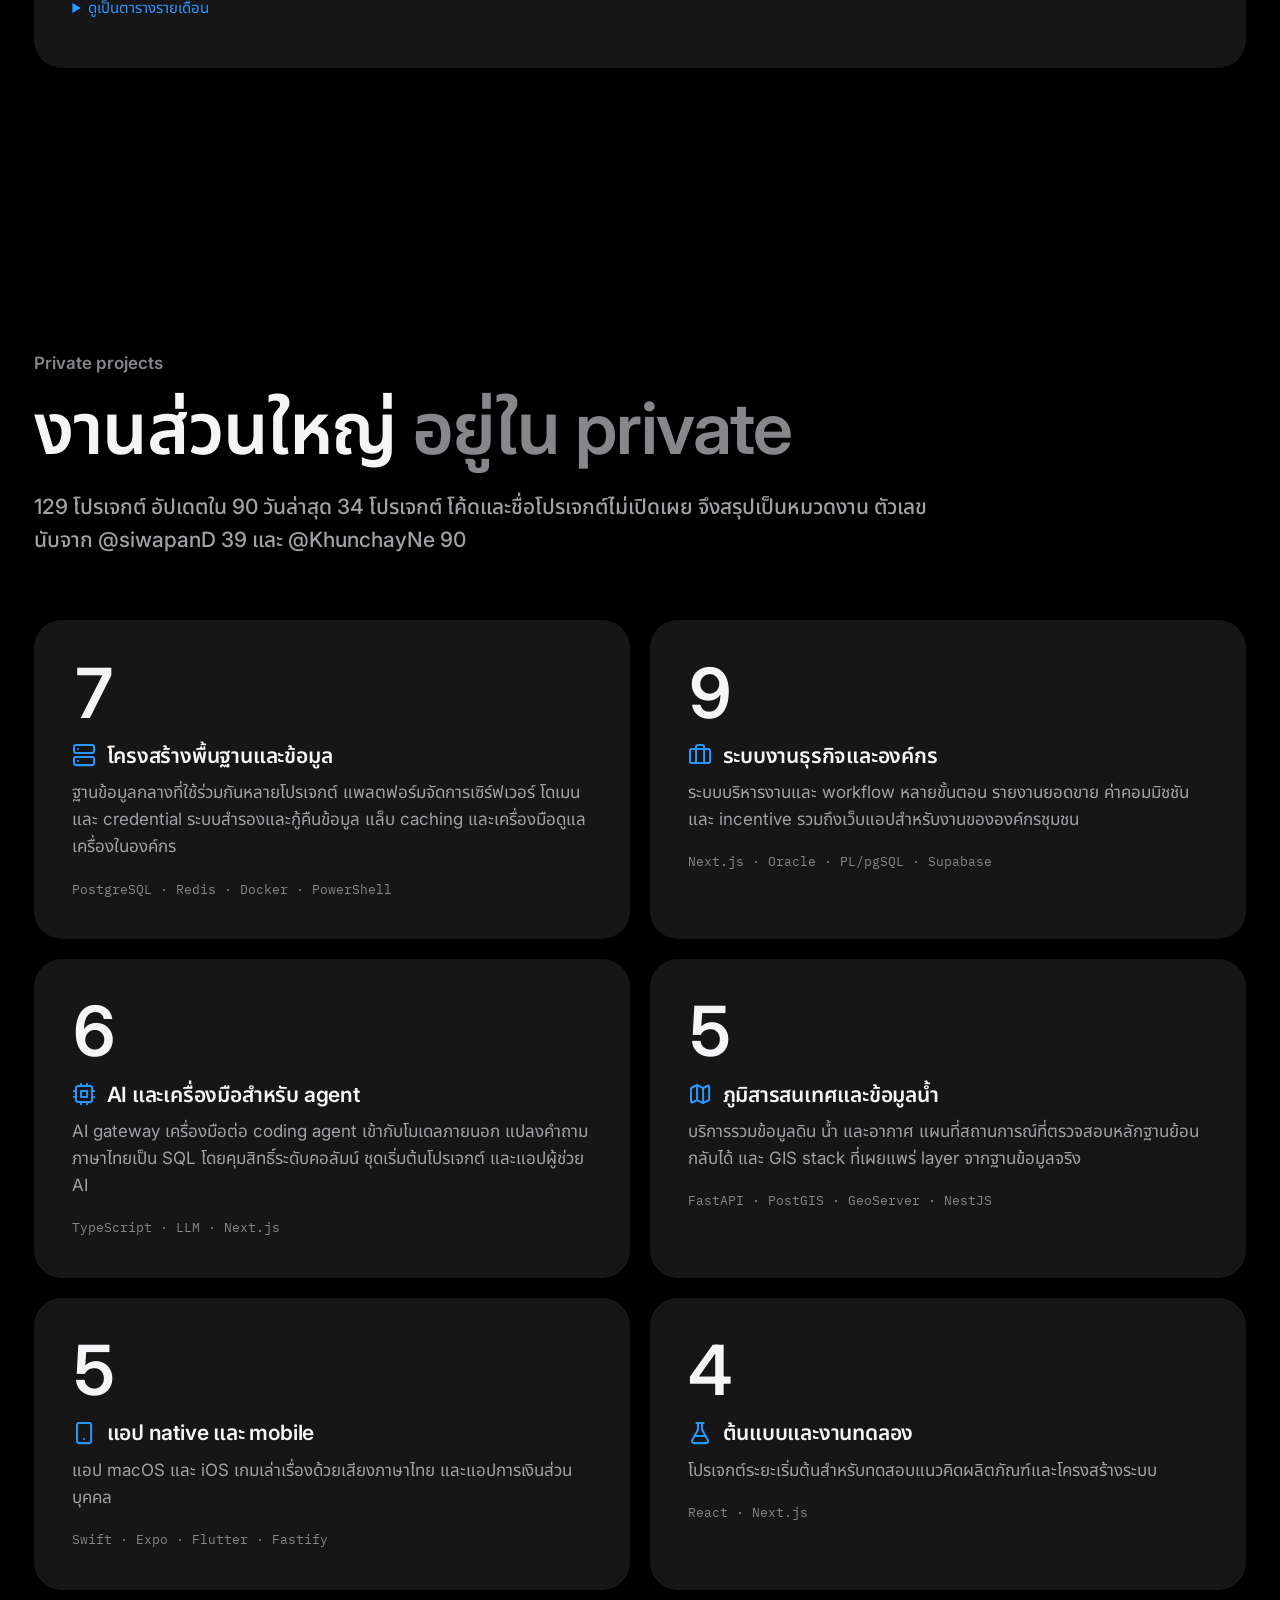
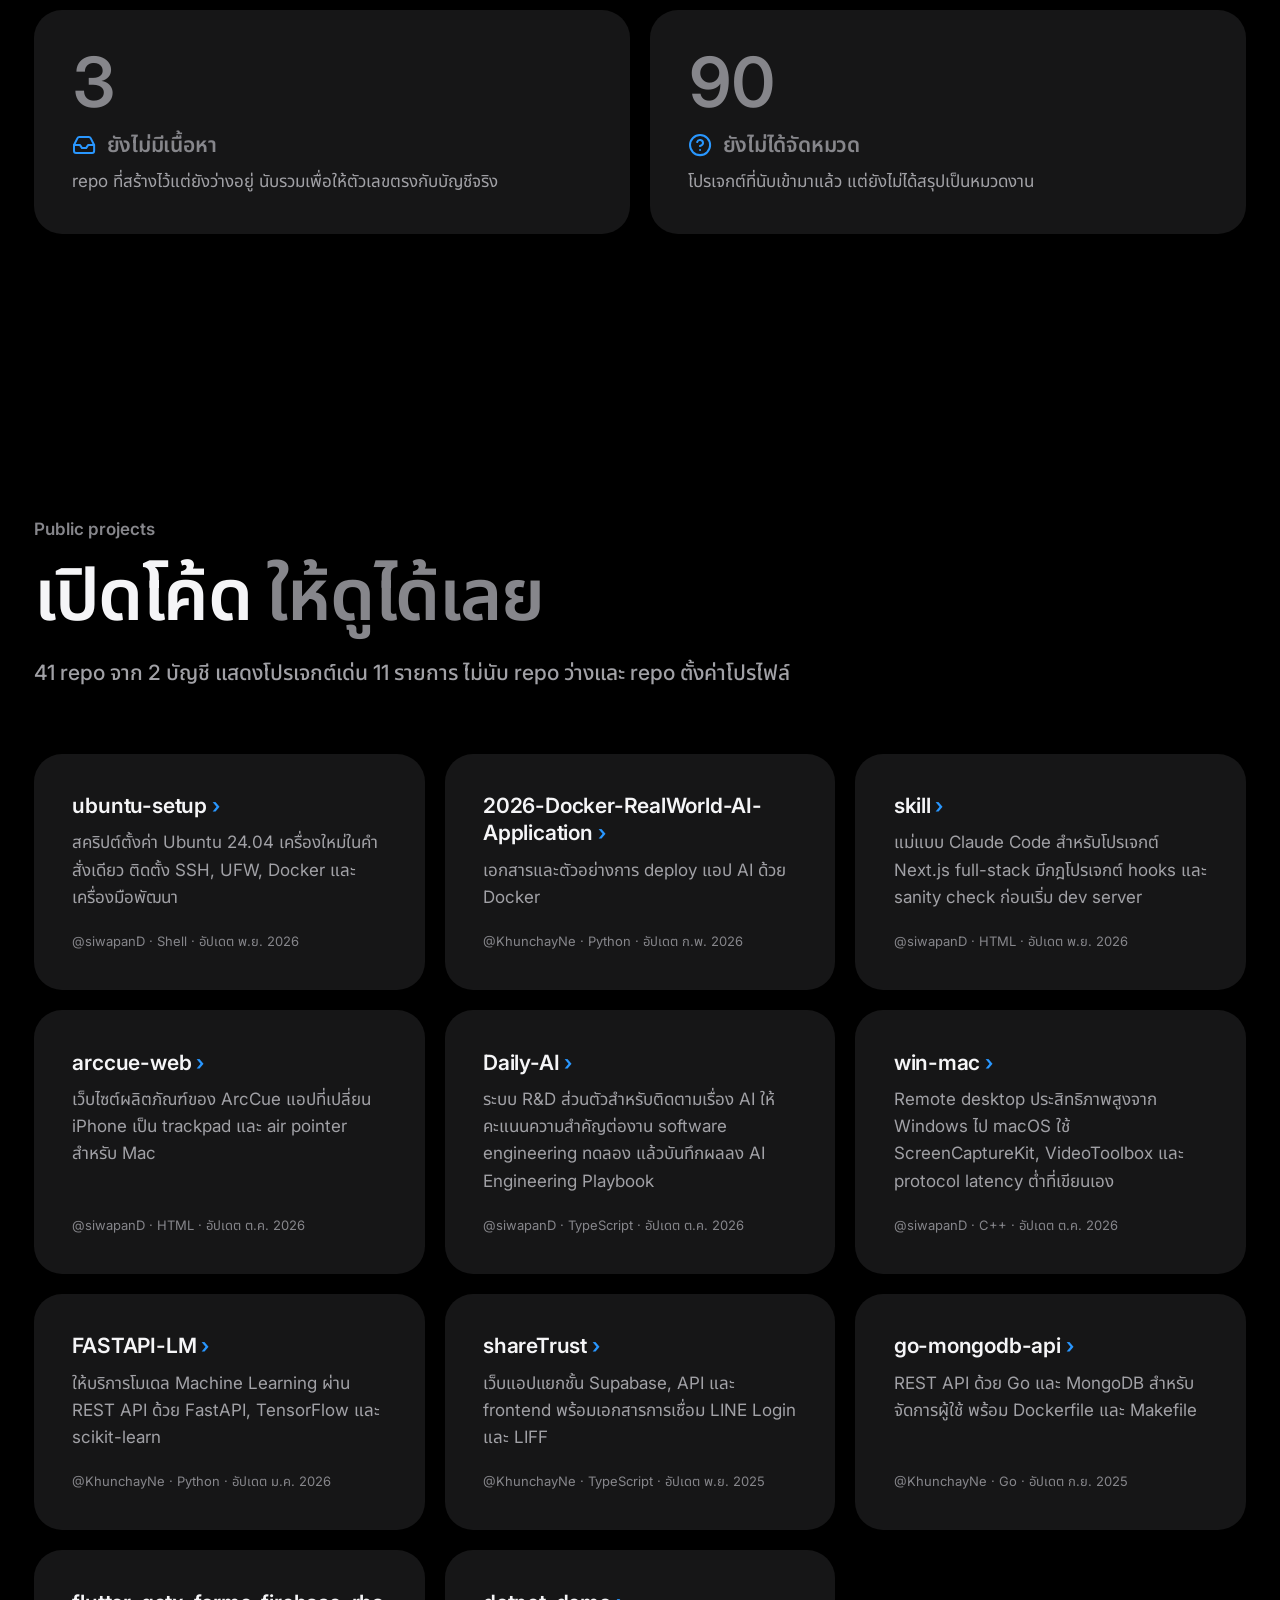
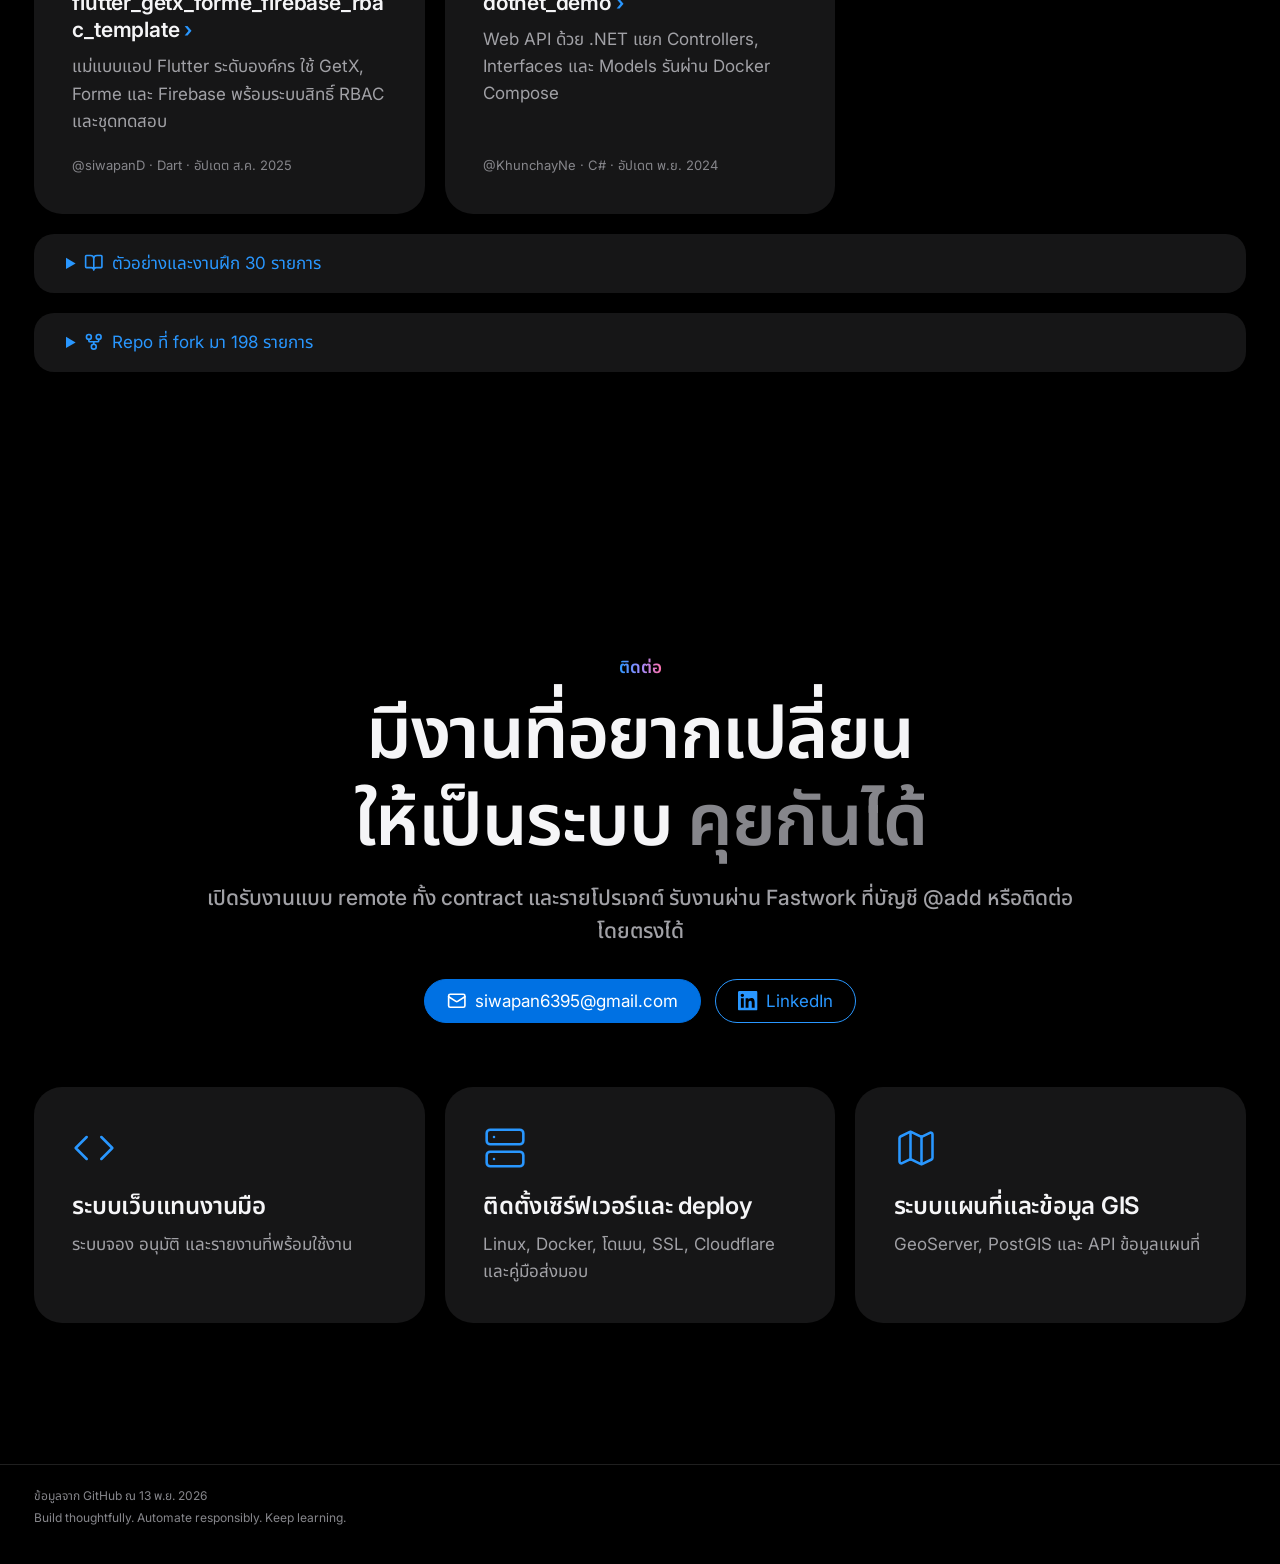
==== commit 359c1424: "Add the v5 walk-in sheet, aligned on the desk, as the default The source sheet's cells are not evenl" ====
--- a/index.html
+++ b/index.html
@@ -498,7 +498,7 @@
   </footer>
 
   <div class="tip" id="tip" hidden></div>
-  <script src="env.js?v=3"></script>
+  <script src="env.js?v=4"></script>
   <script src="sprite-player.js?v=2"></script>
   <script src="app.js?v=26"></script>
 </body>
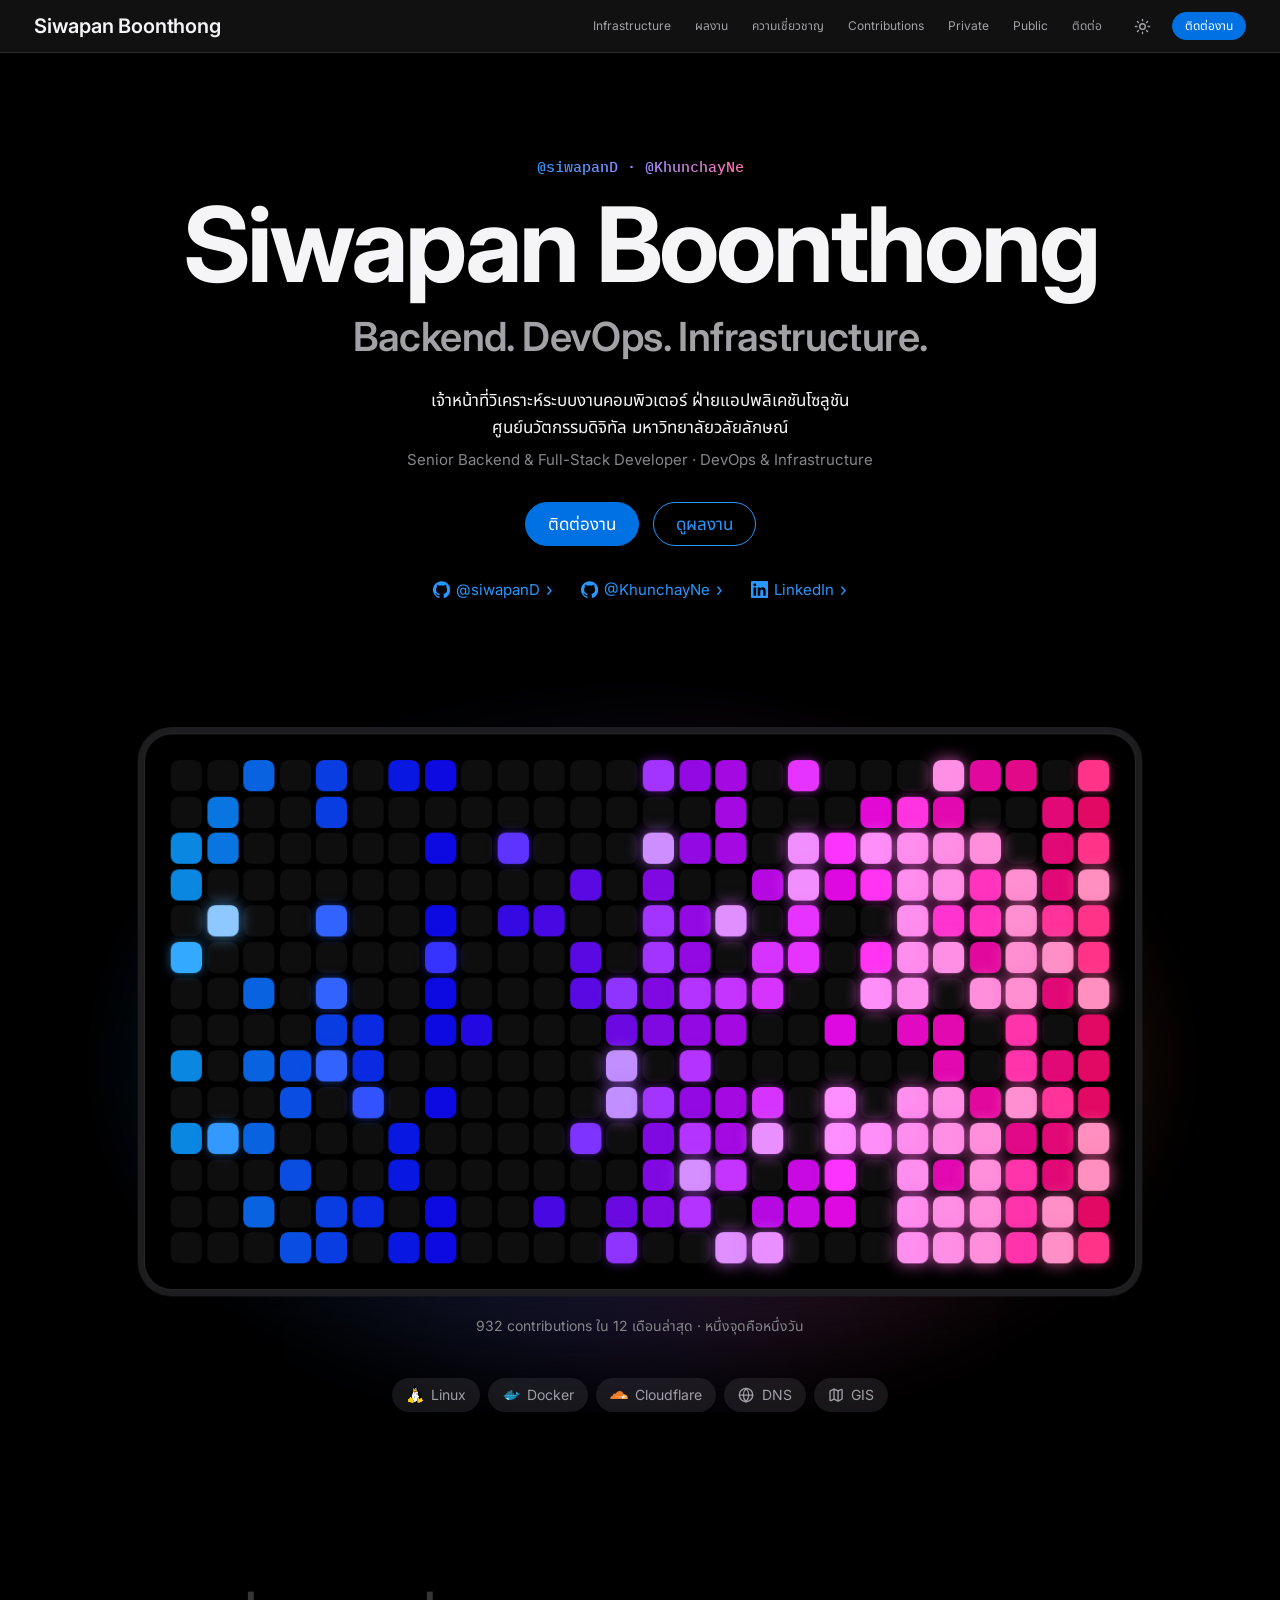
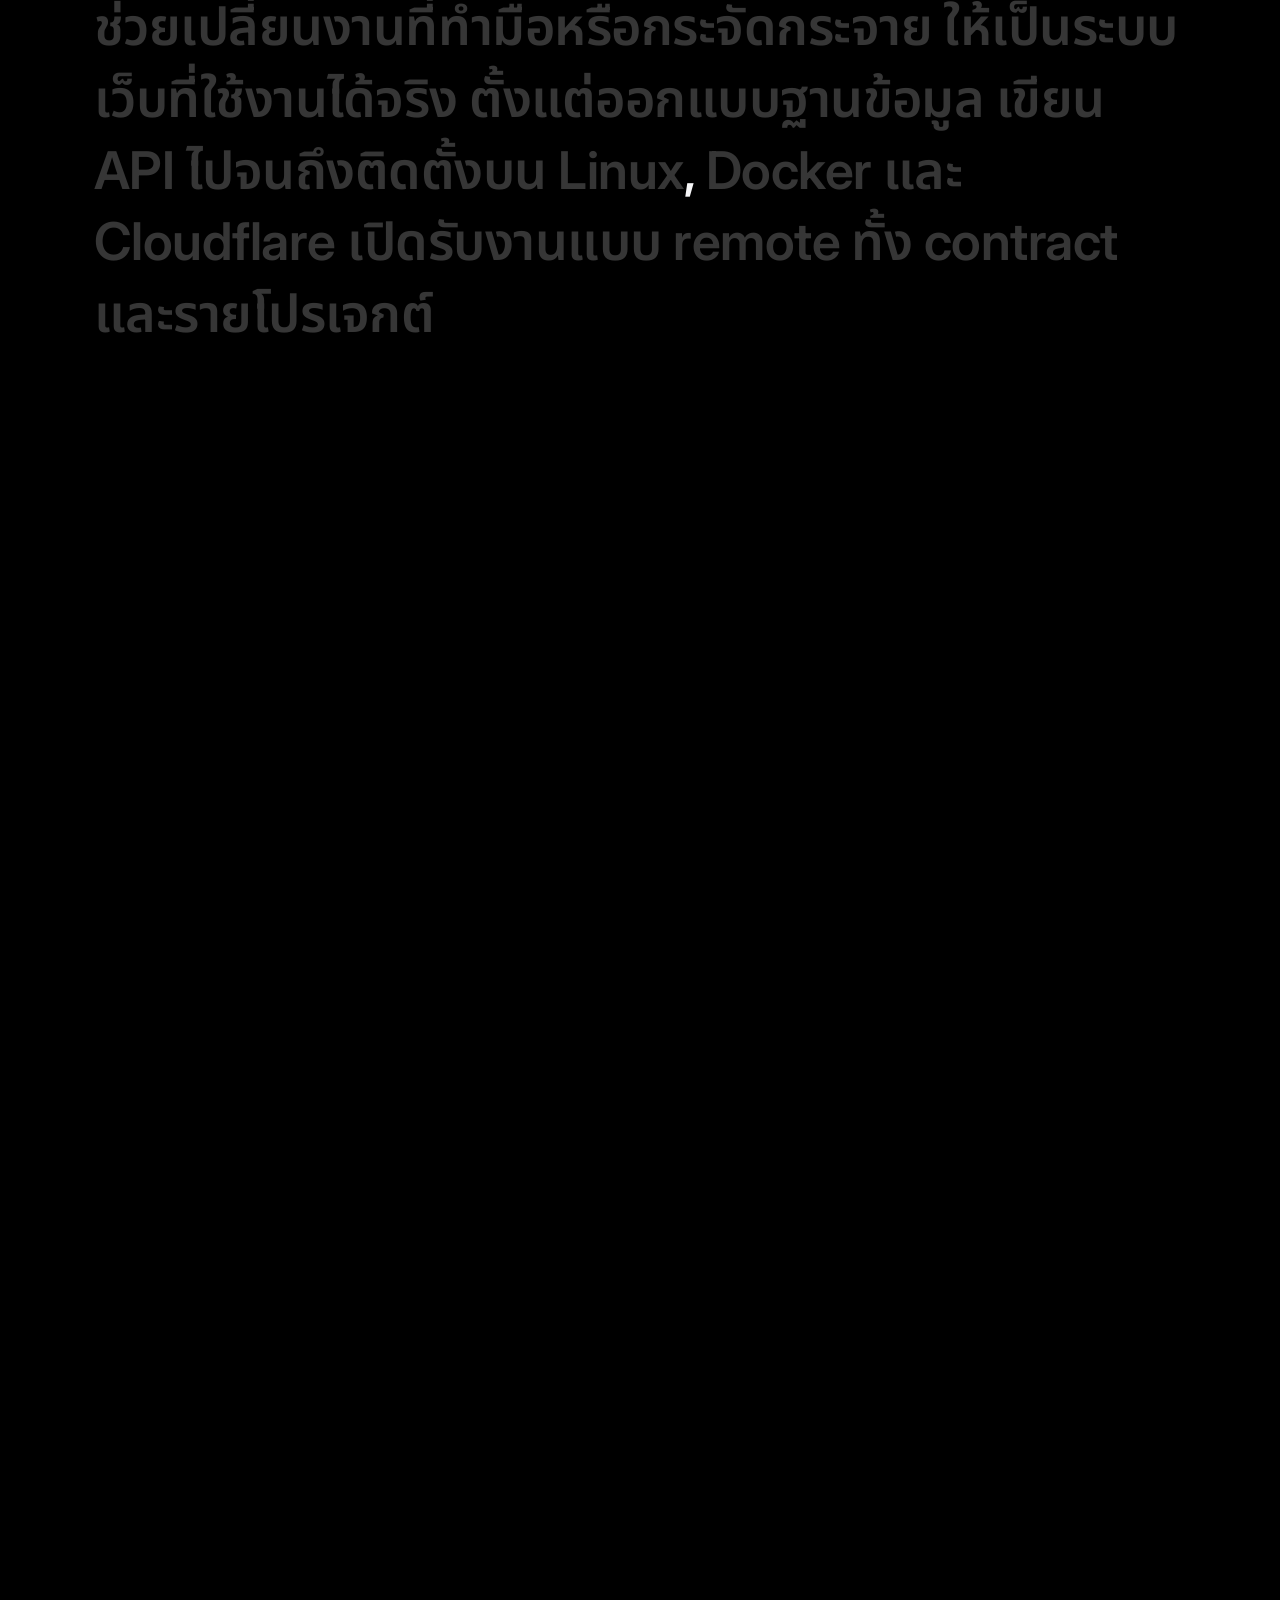
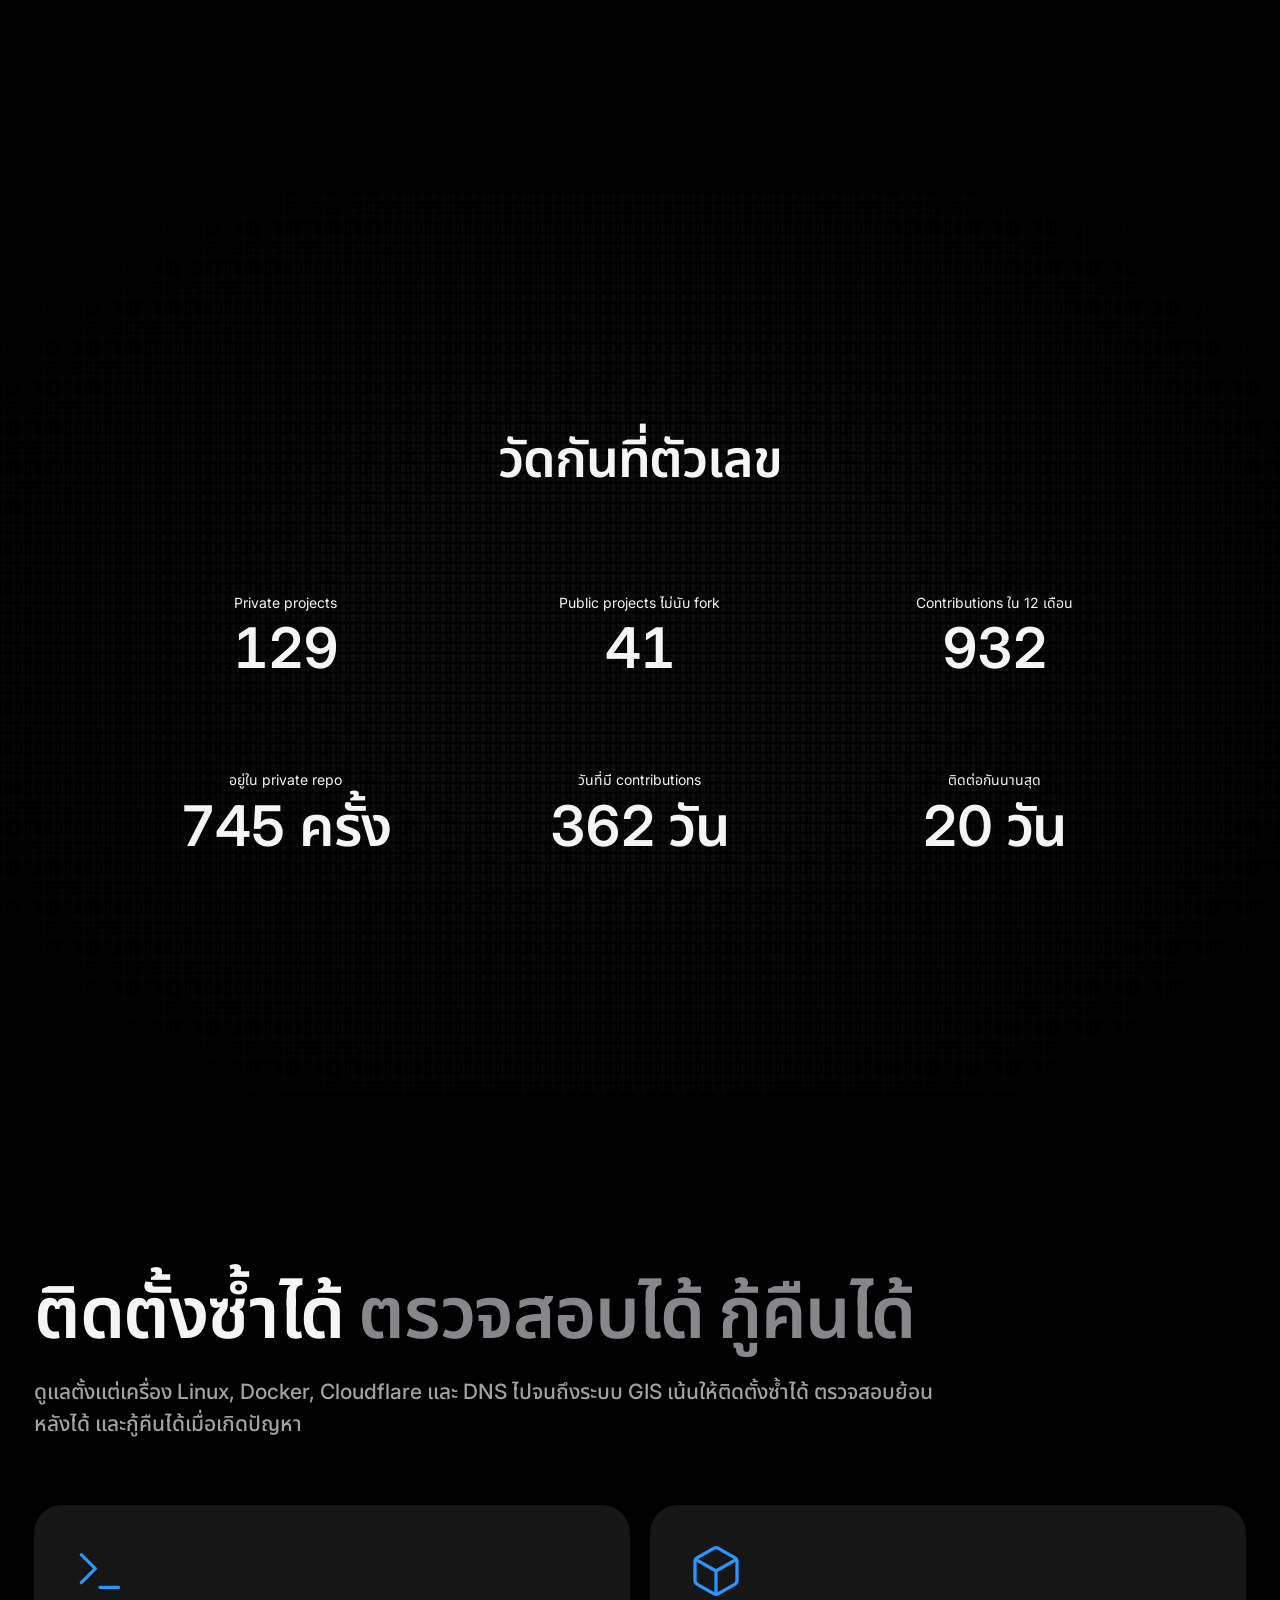
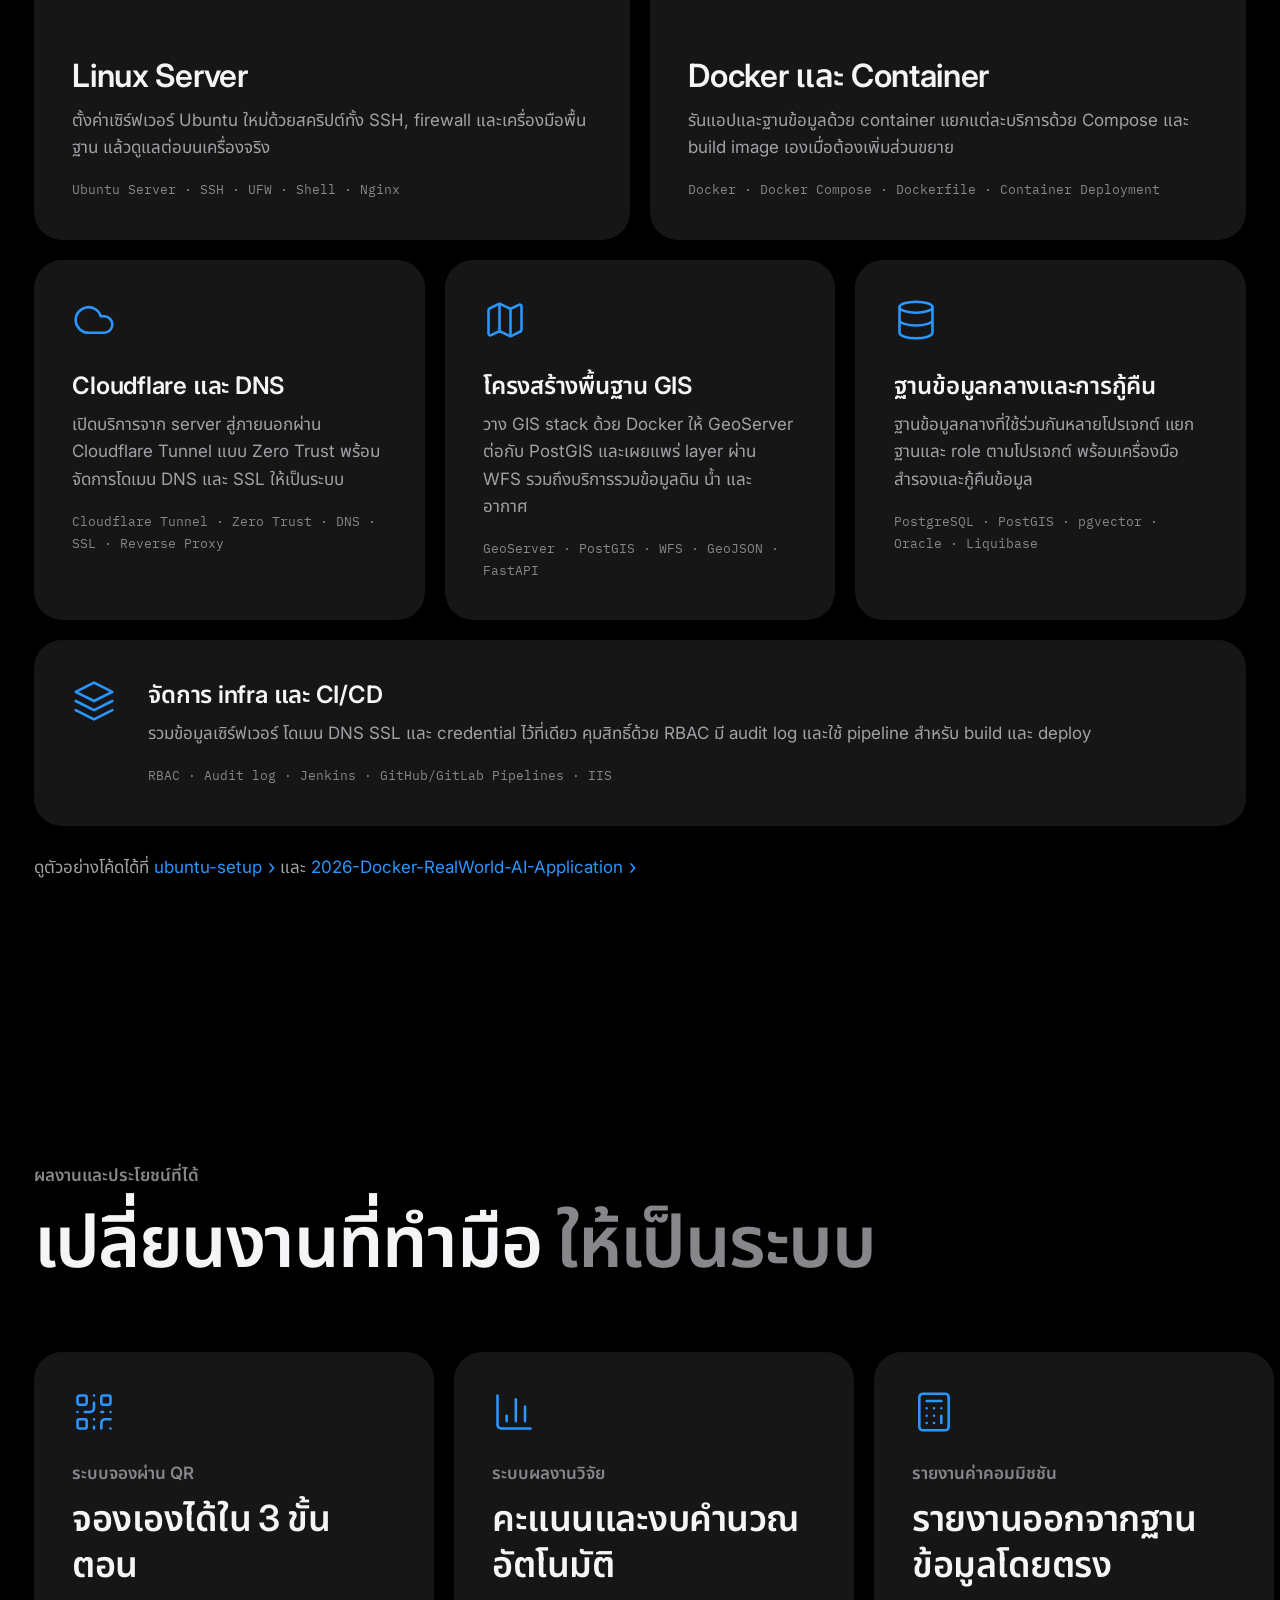
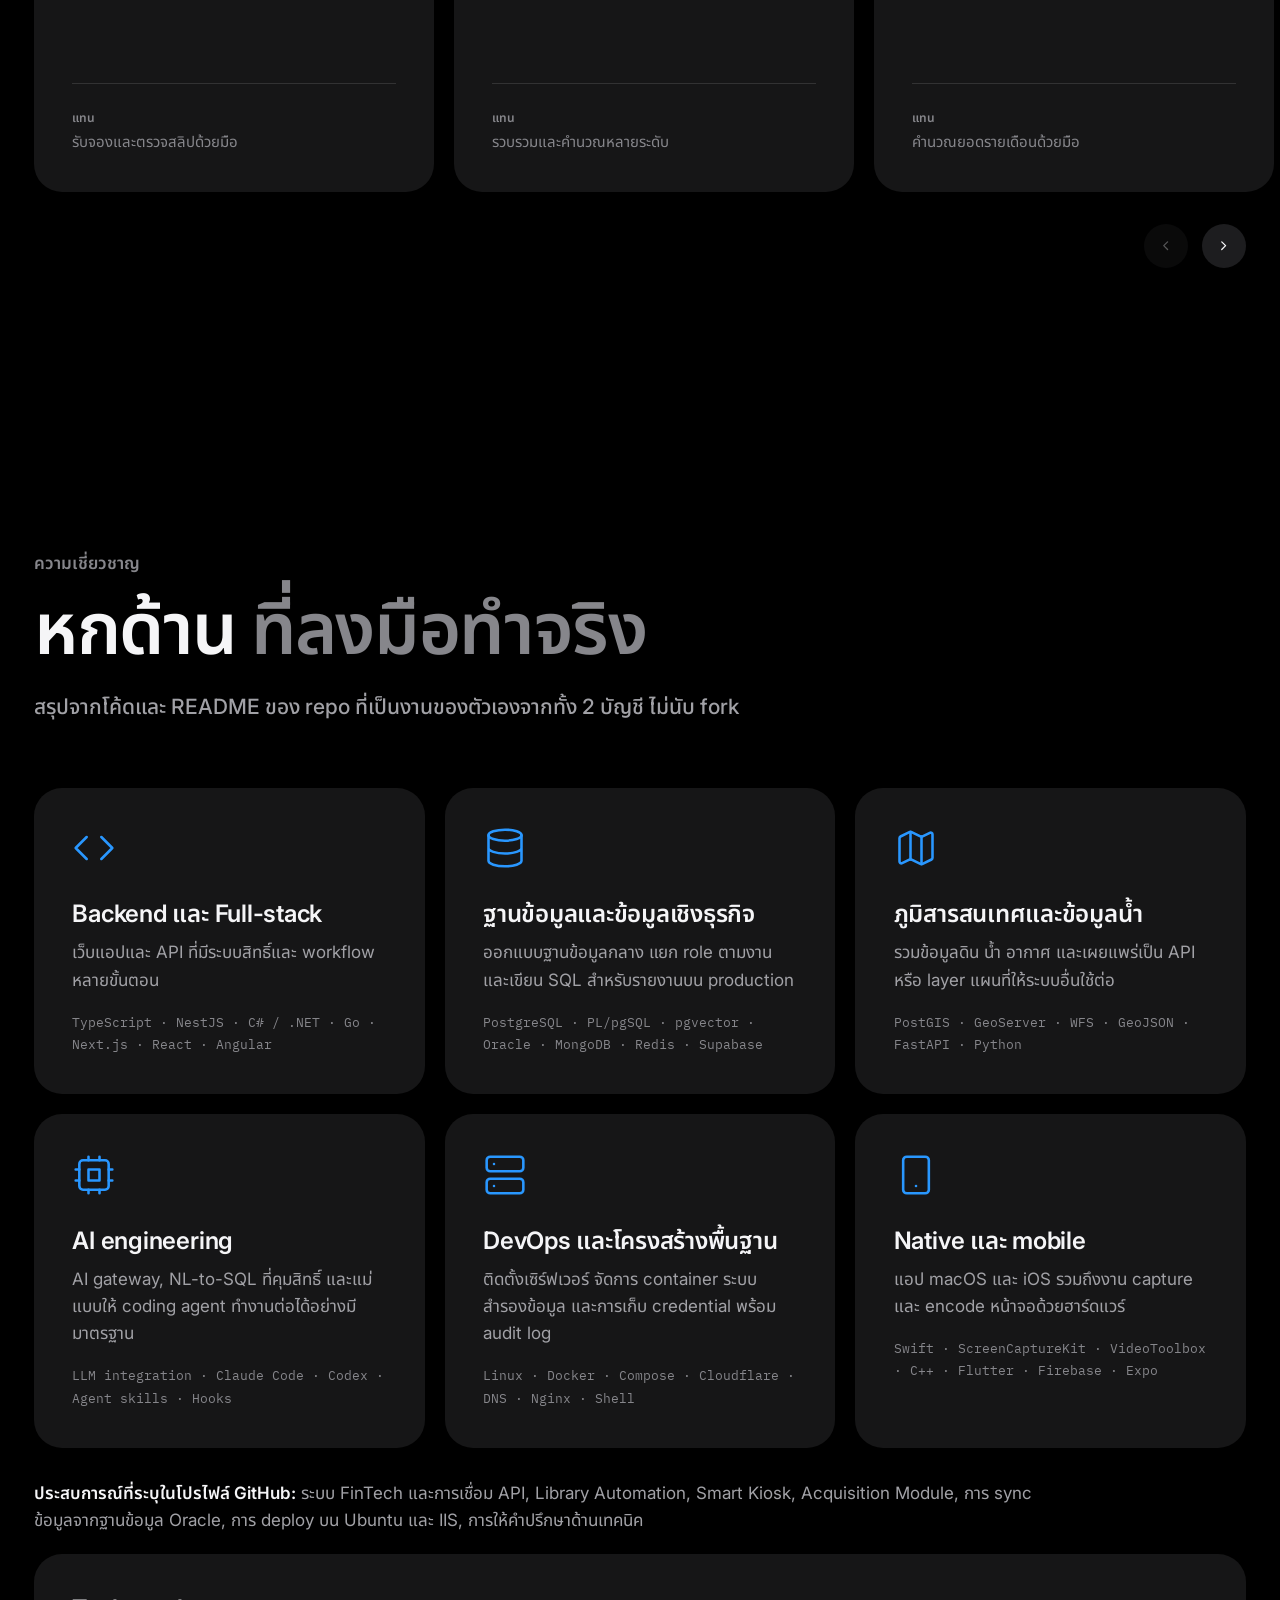
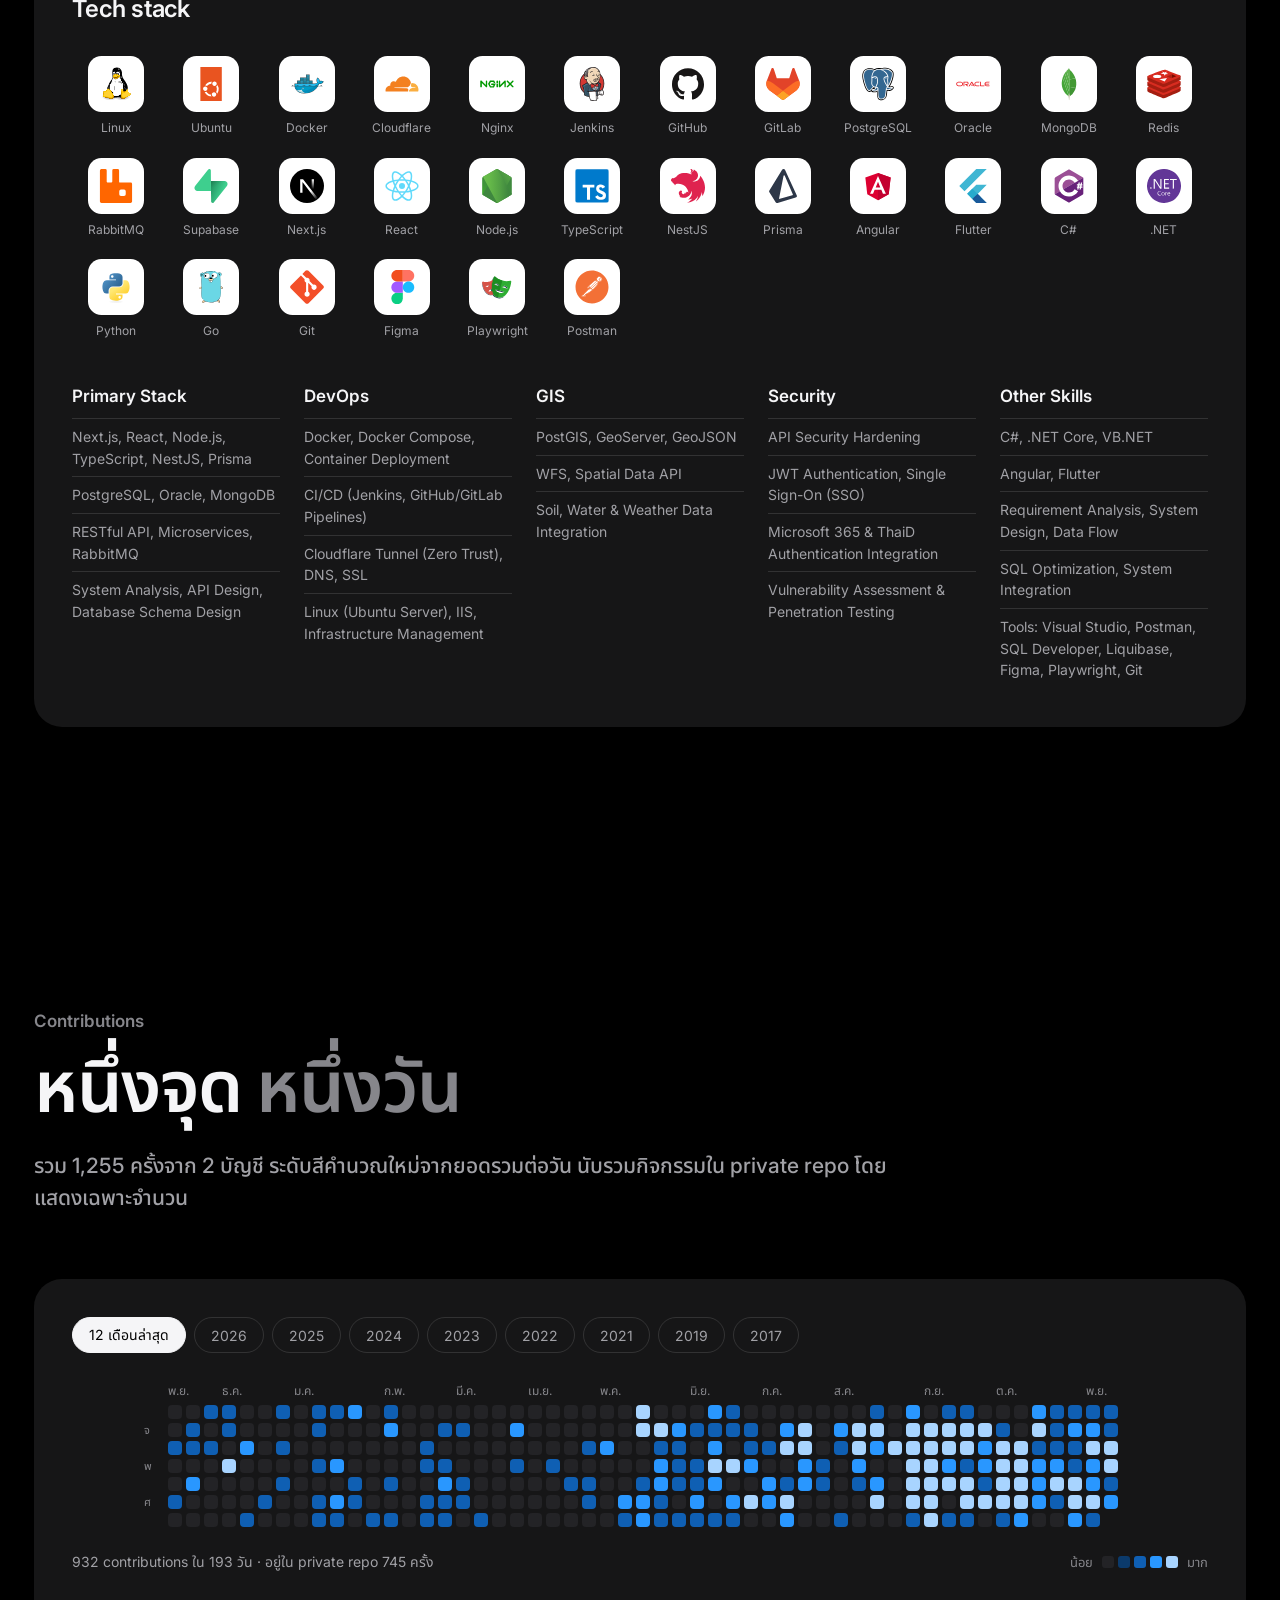
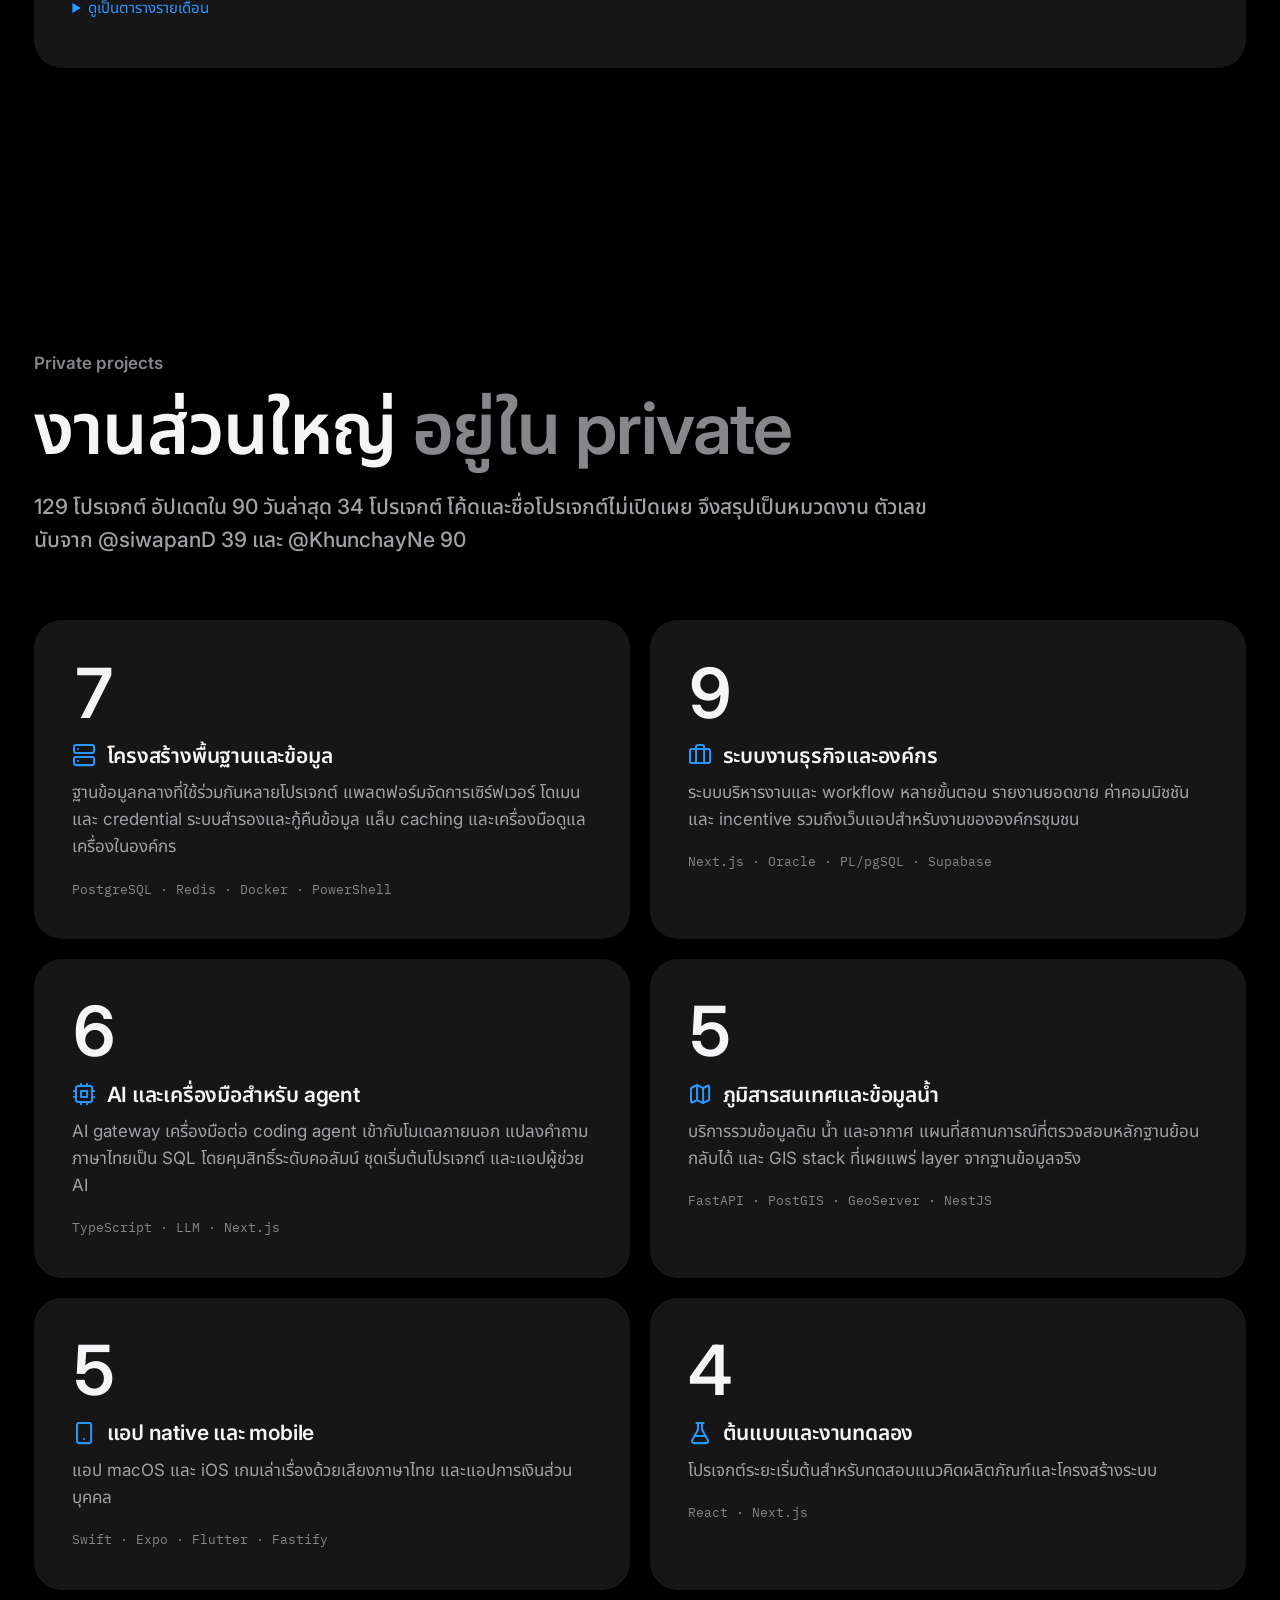
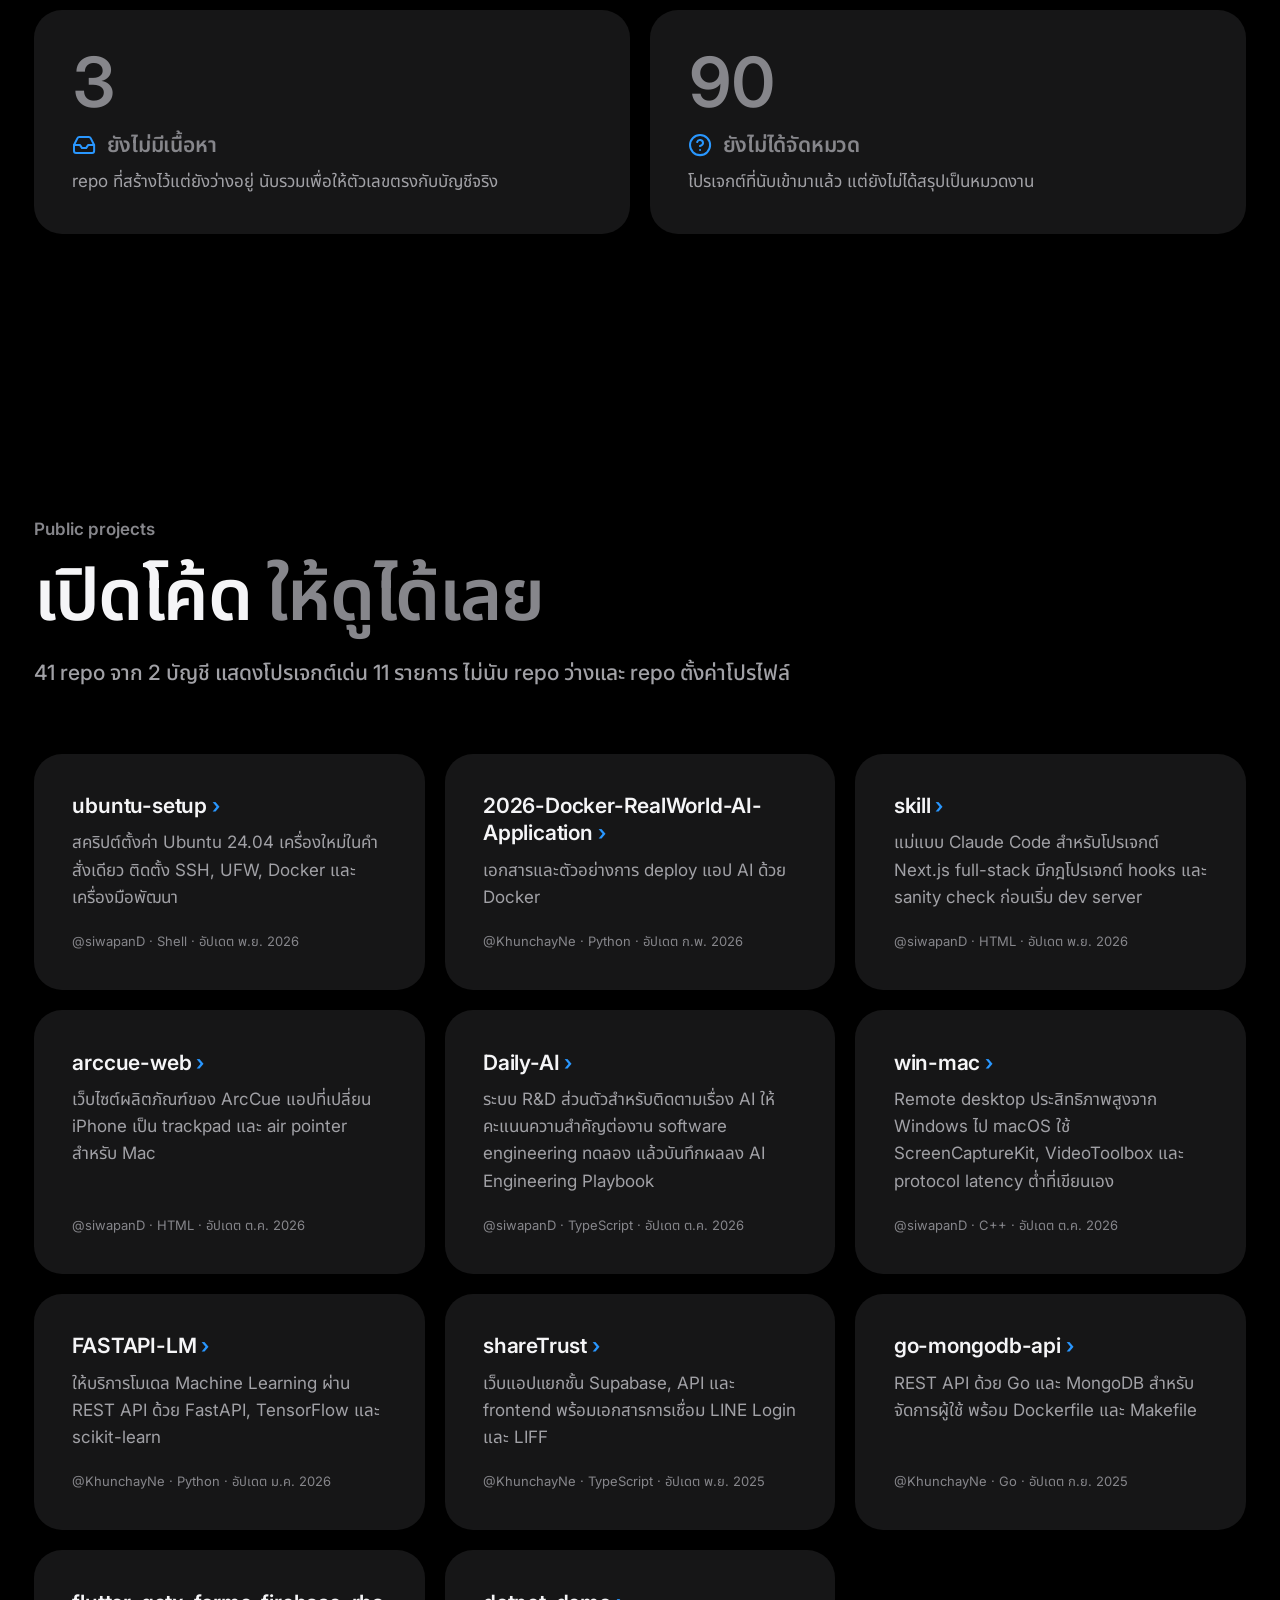
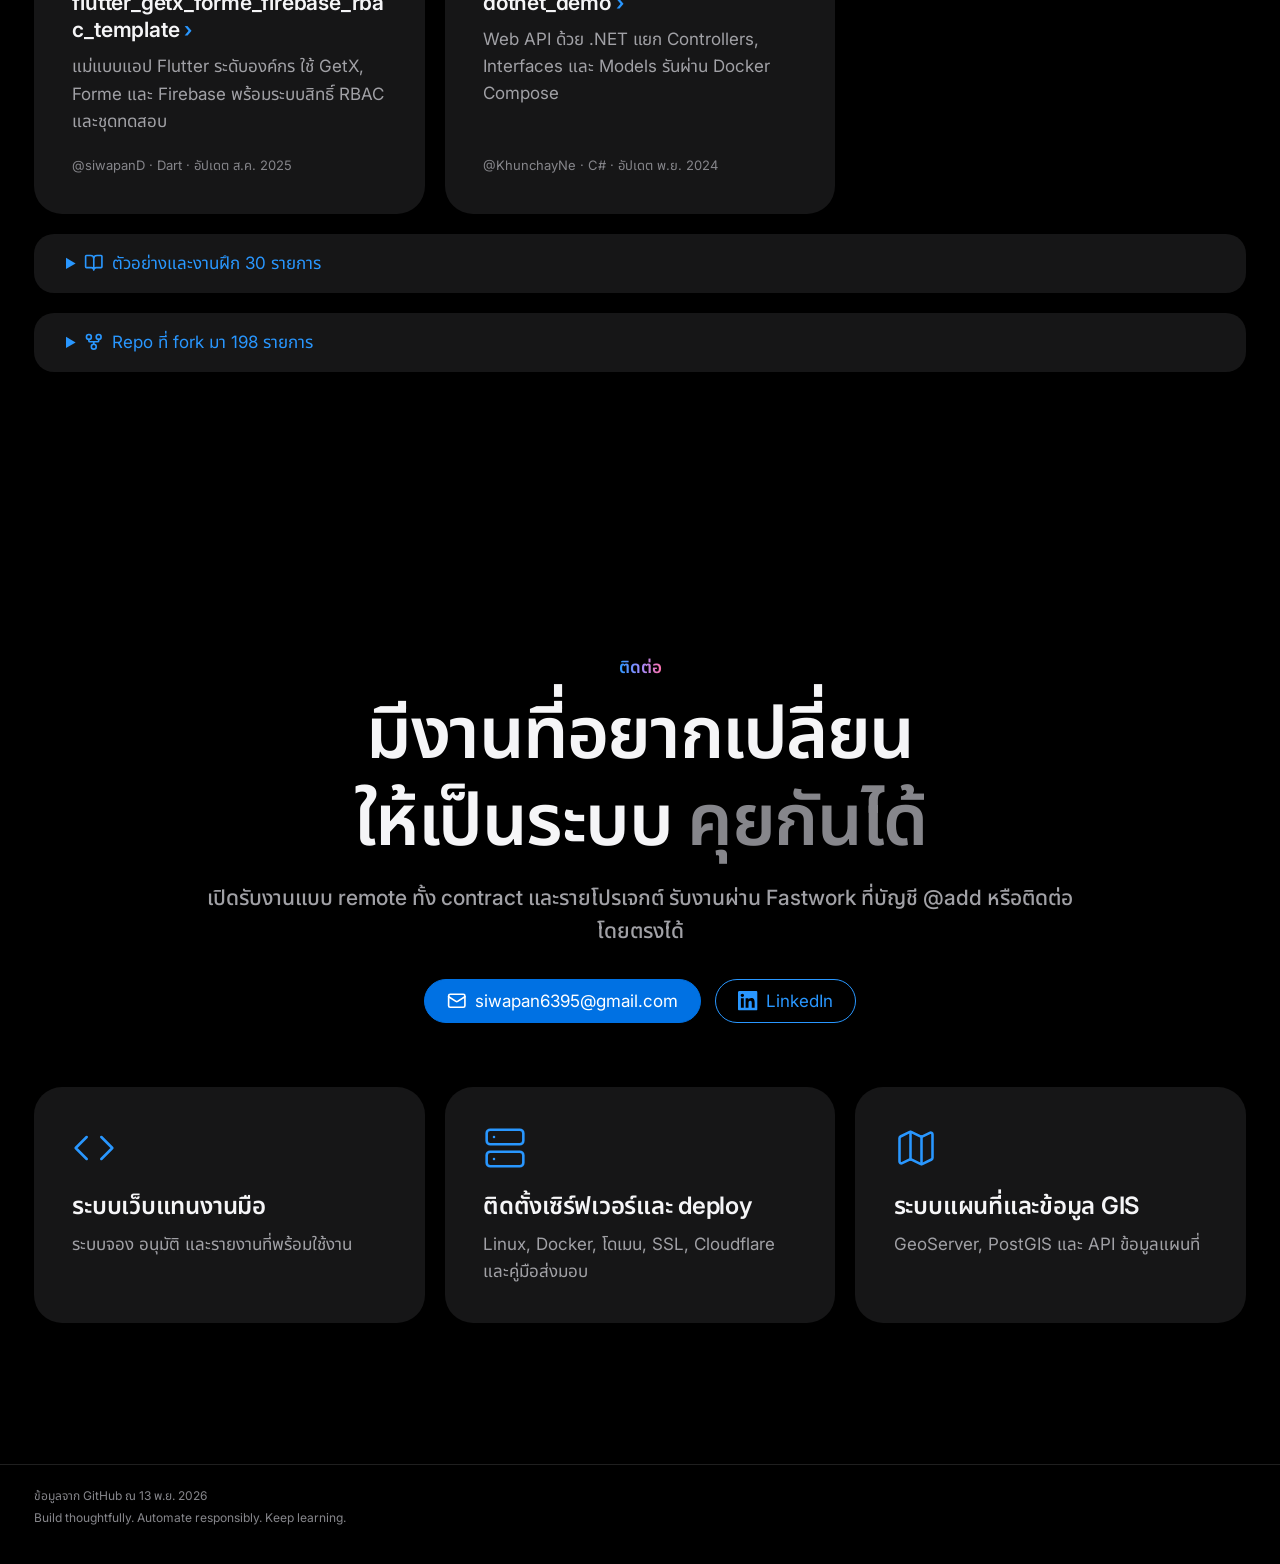
==== commit 129f98f6: "Use the per-frame v6 walk-to-desk sheet for the About figure The 16 frames were made one at a time a" ====
--- a/index.html
+++ b/index.html
@@ -498,7 +498,7 @@
   </footer>
 
   <div class="tip" id="tip" hidden></div>
-  <script src="env.js?v=4"></script>
+  <script src="env.js?v=5"></script>
   <script src="sprite-player.js?v=2"></script>
   <script src="app.js?v=26"></script>
 </body>
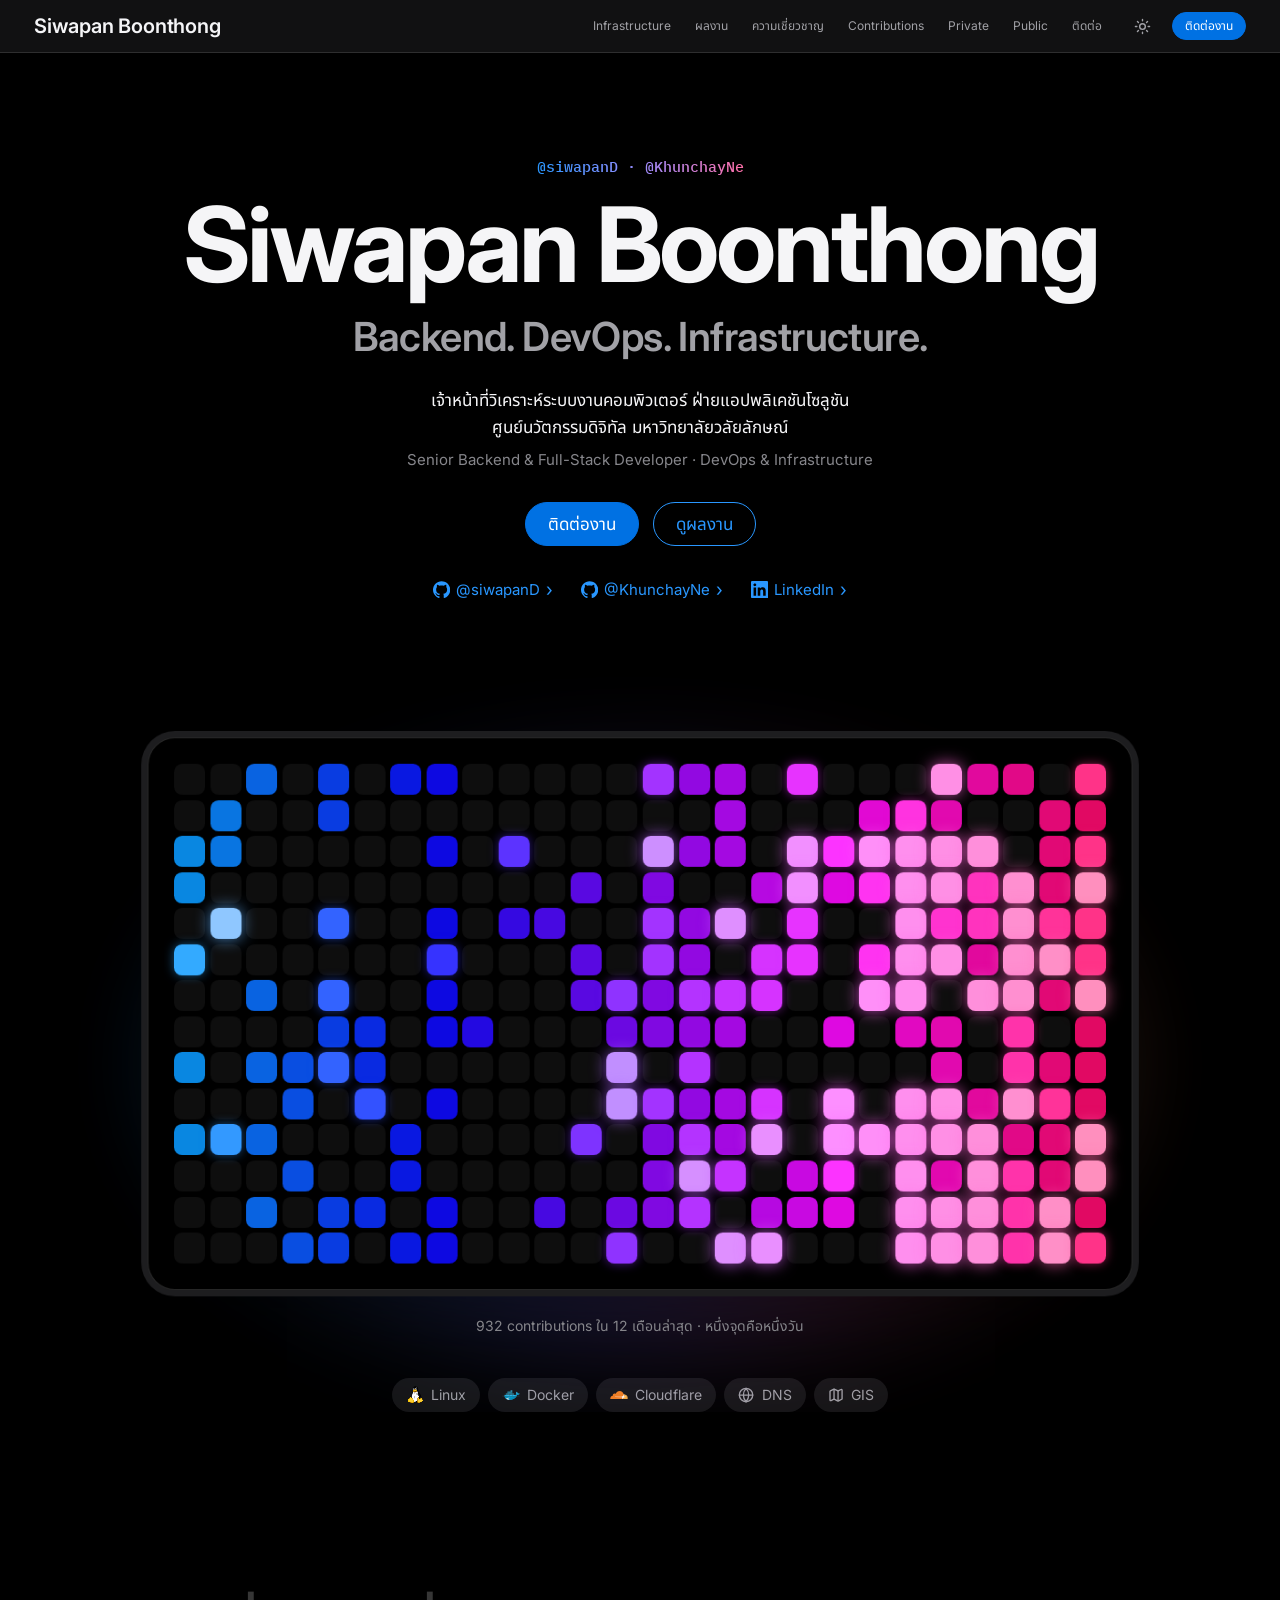
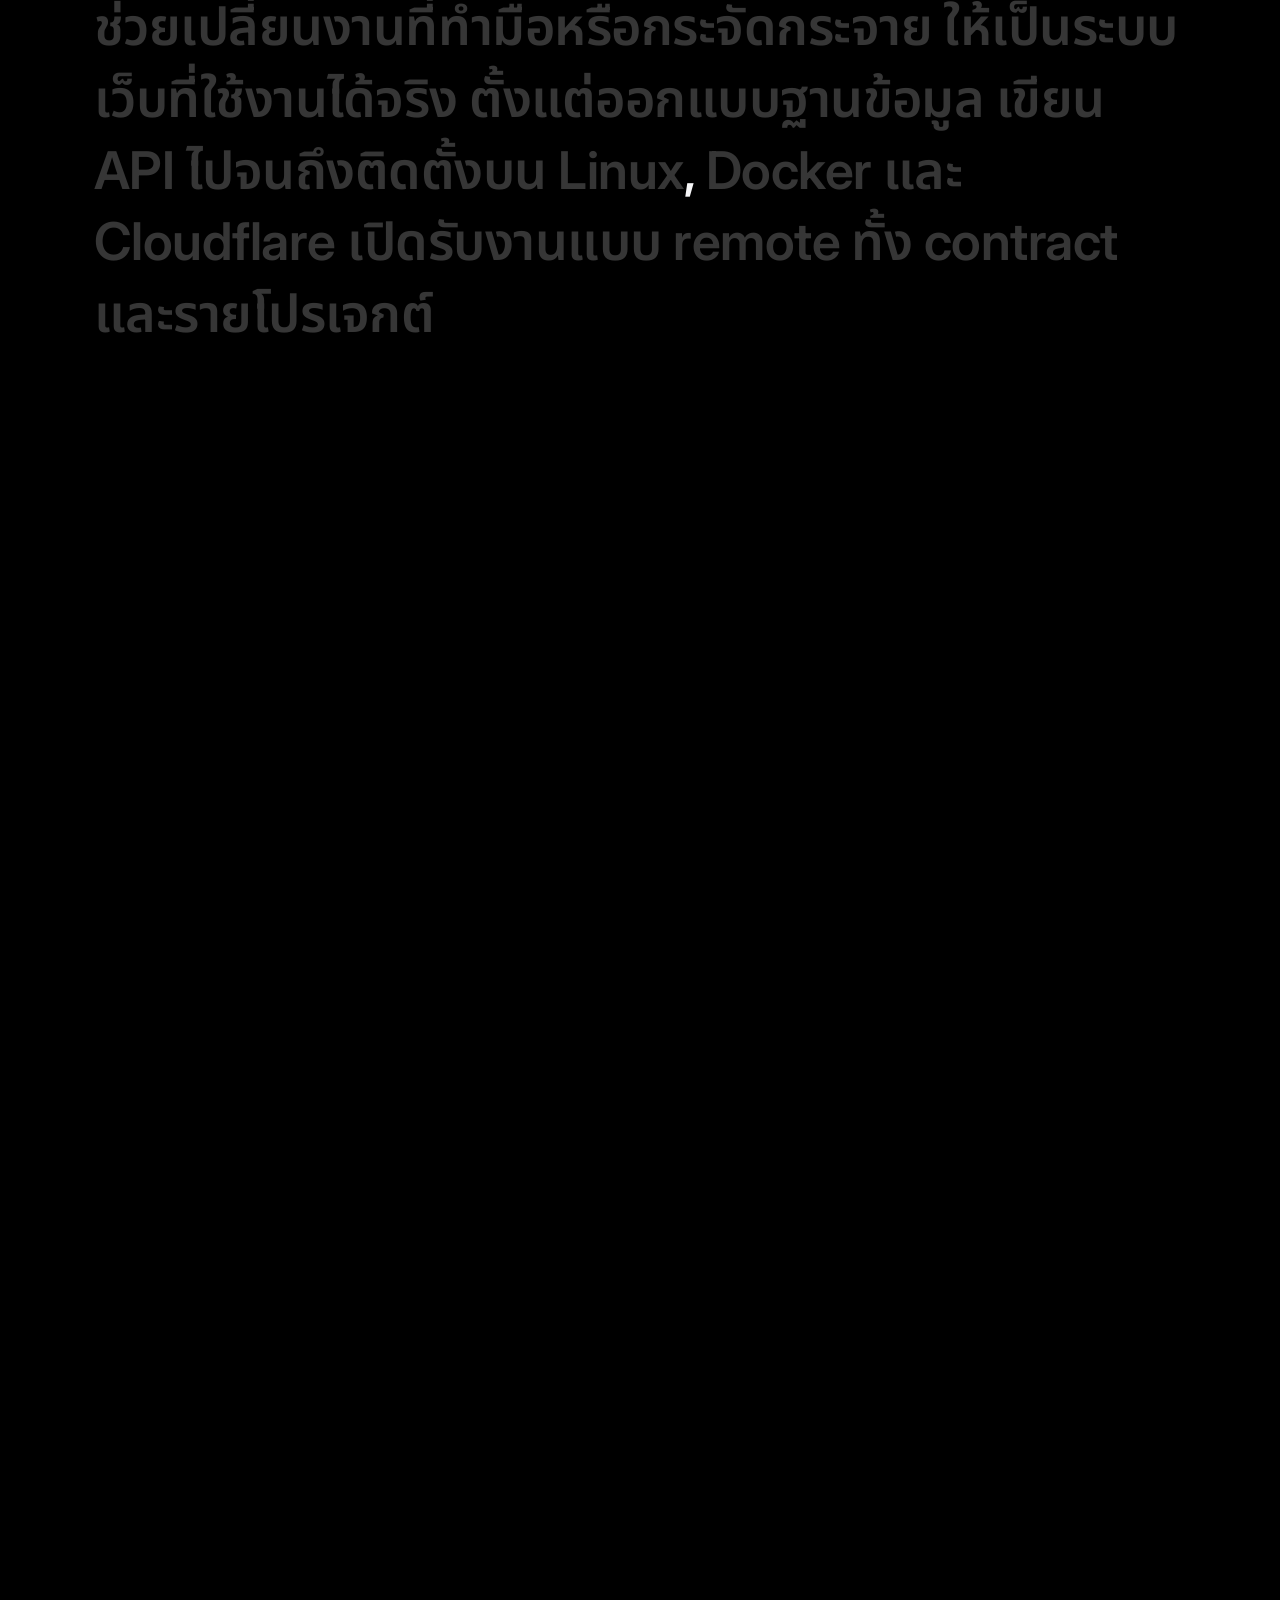
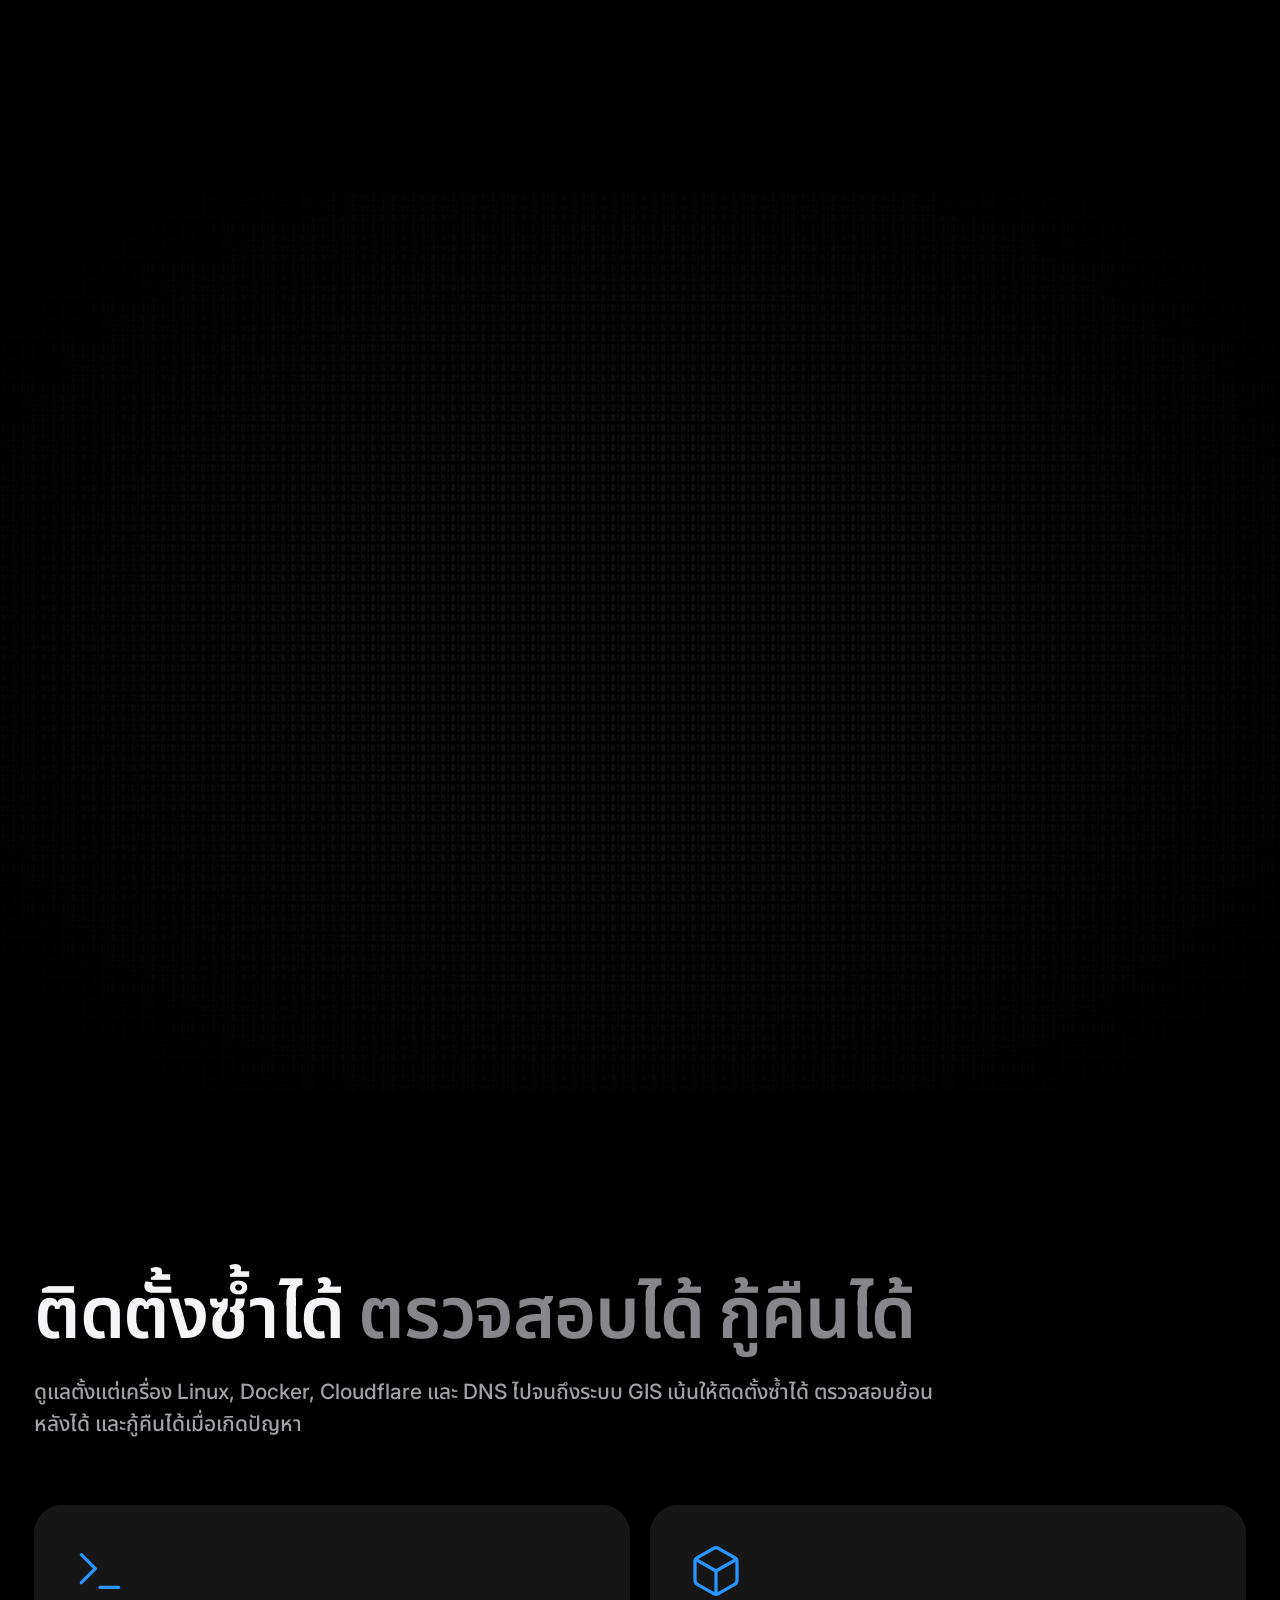
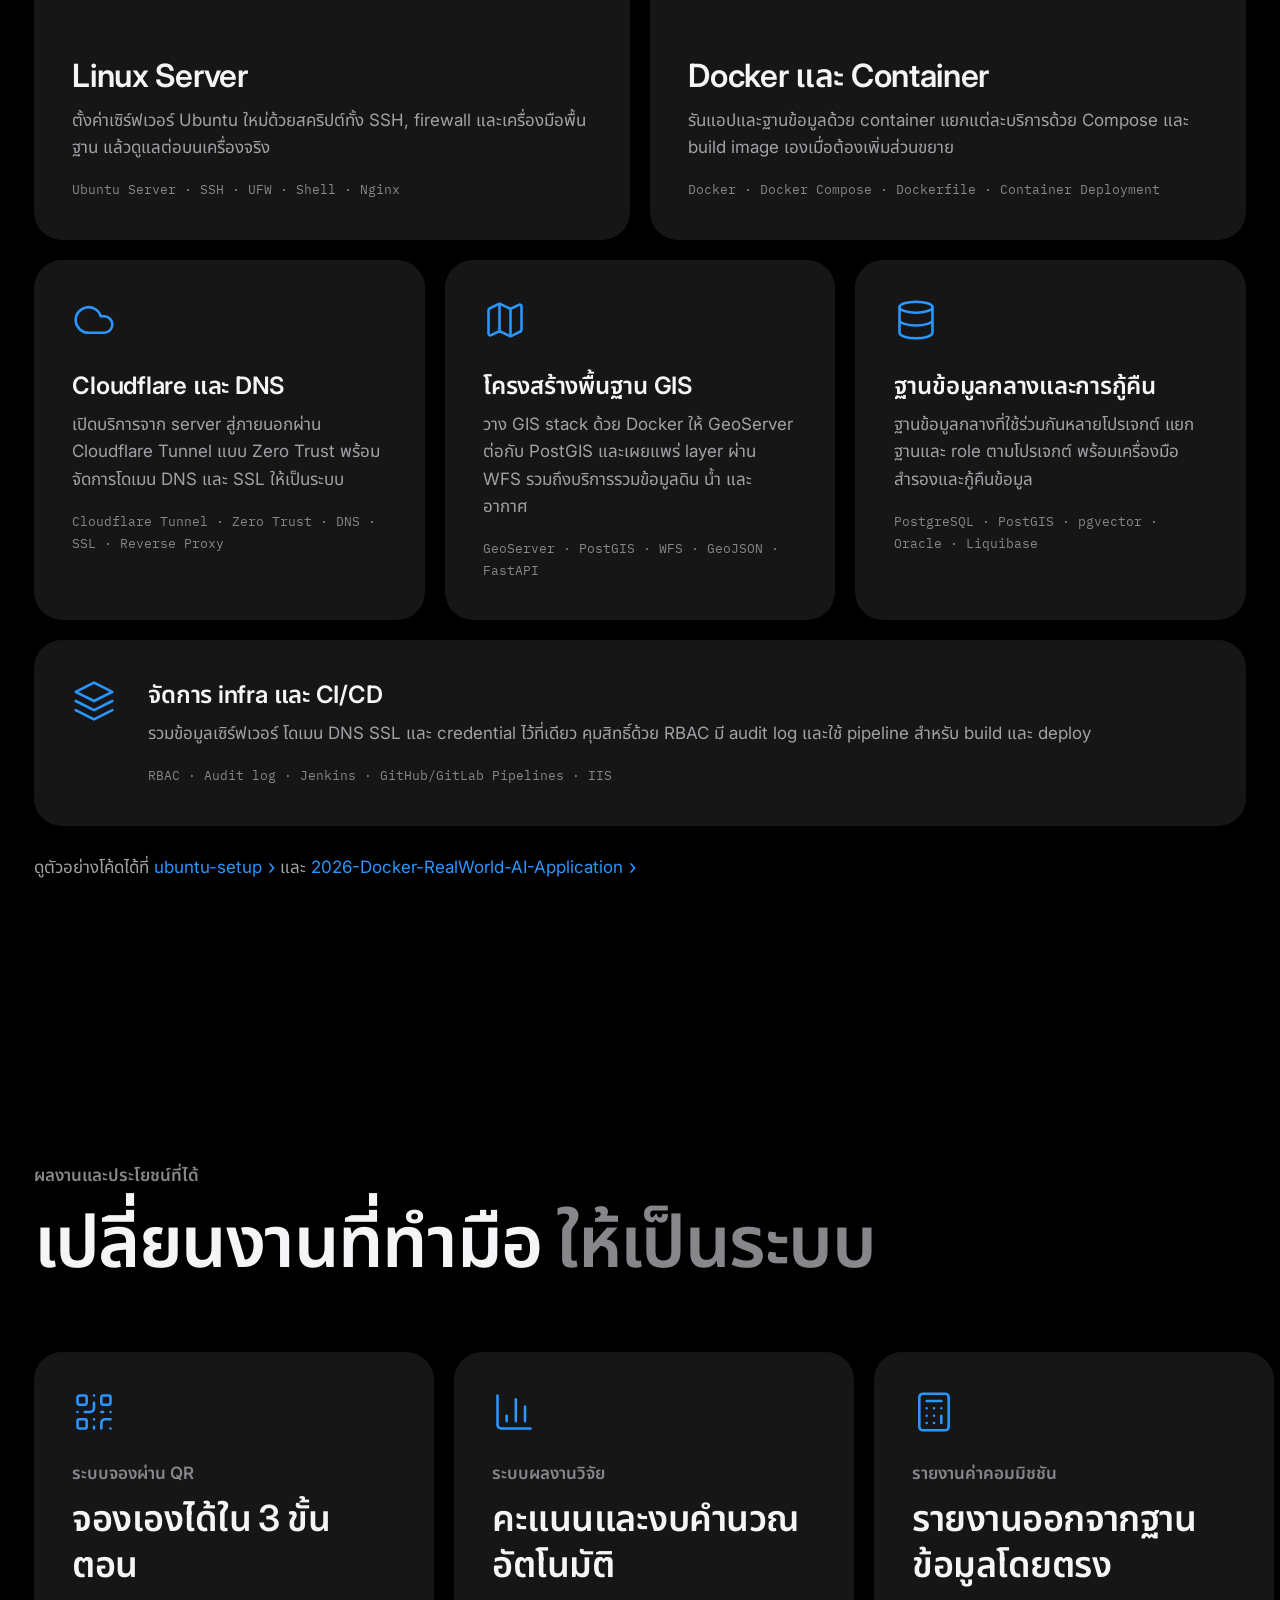
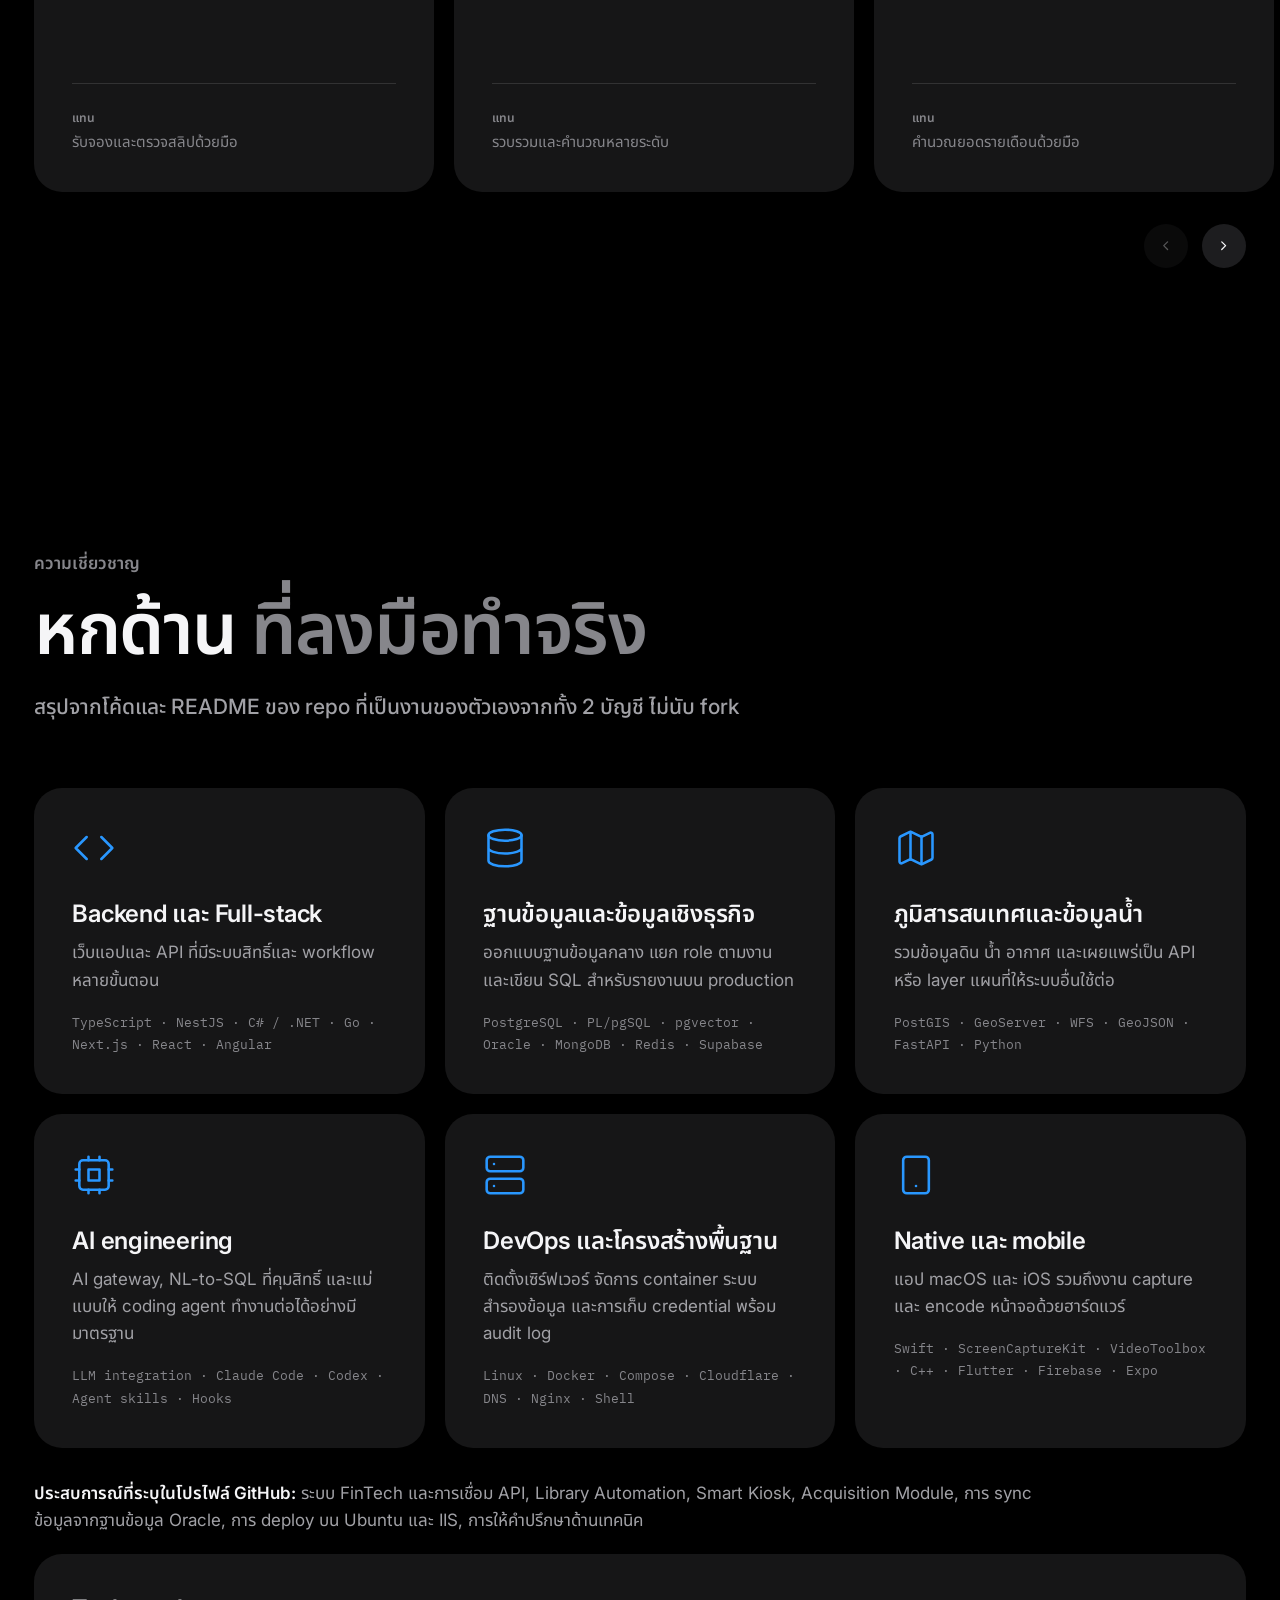
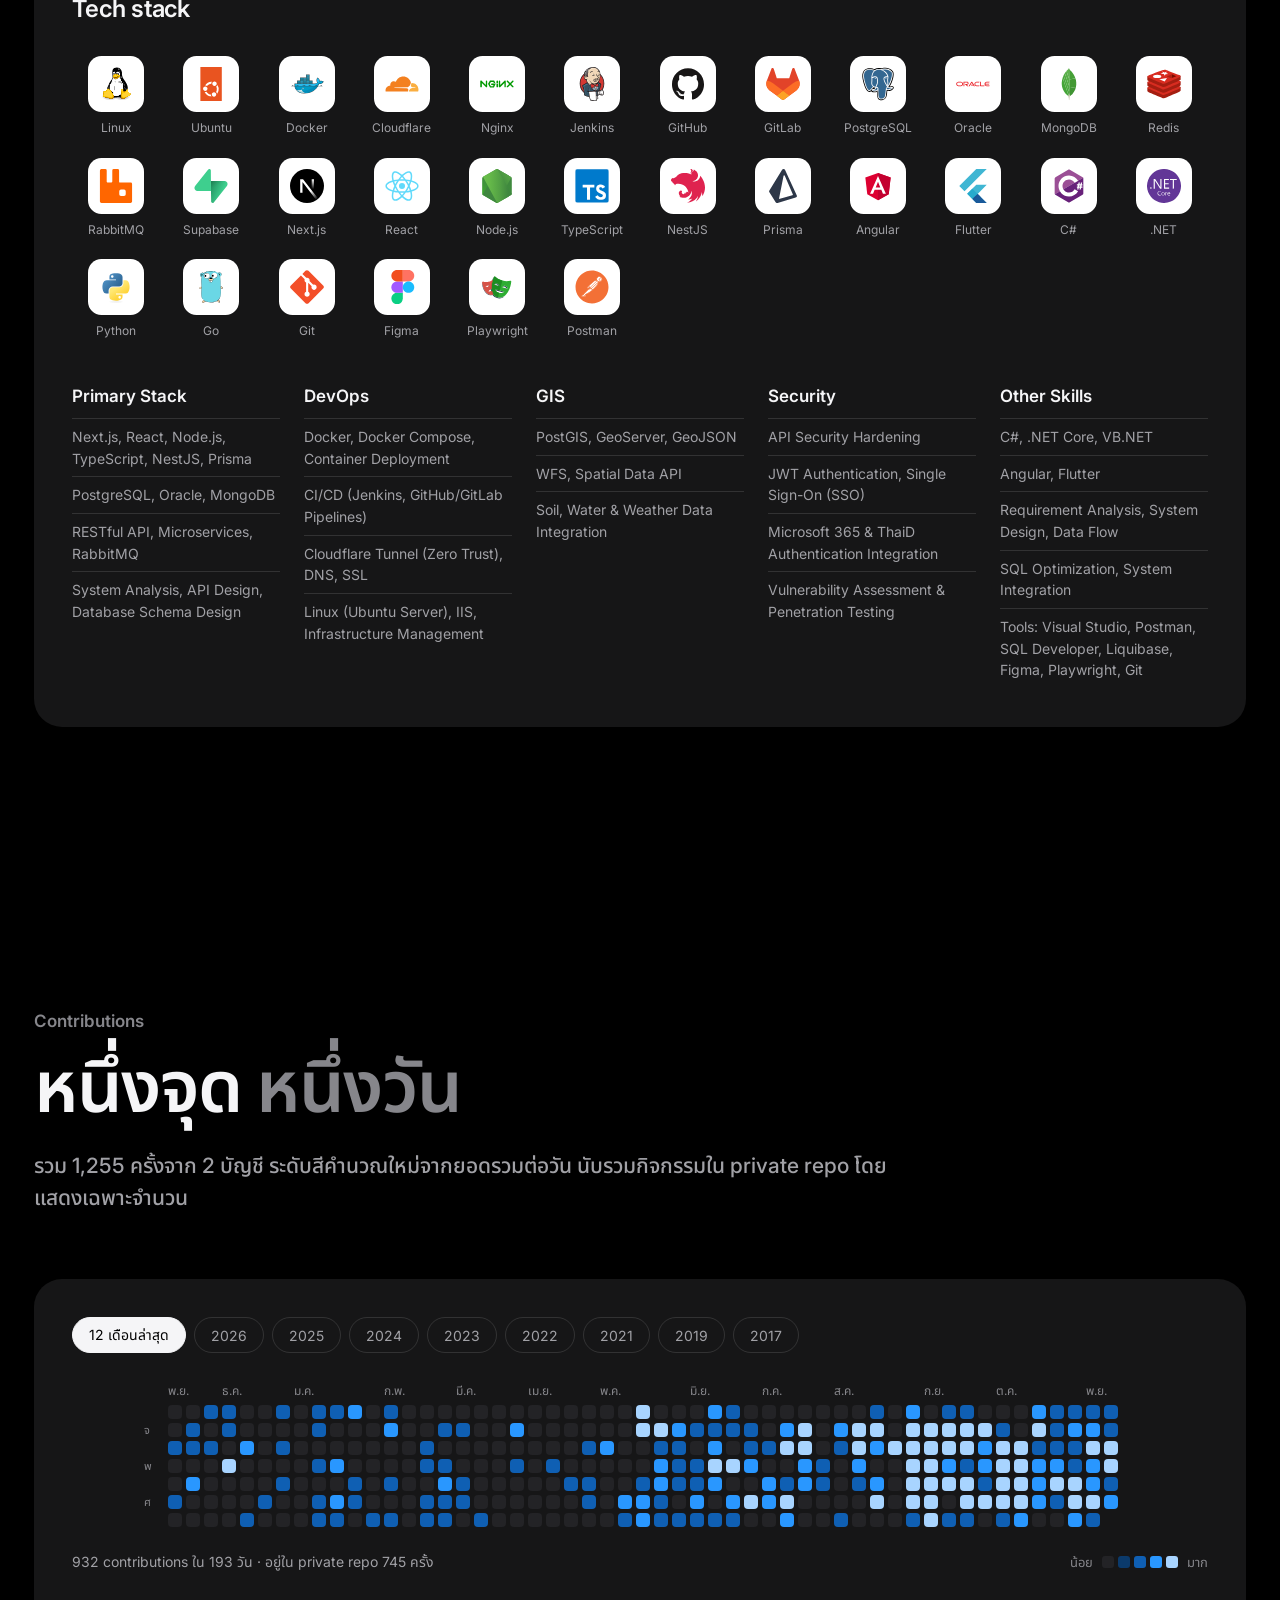
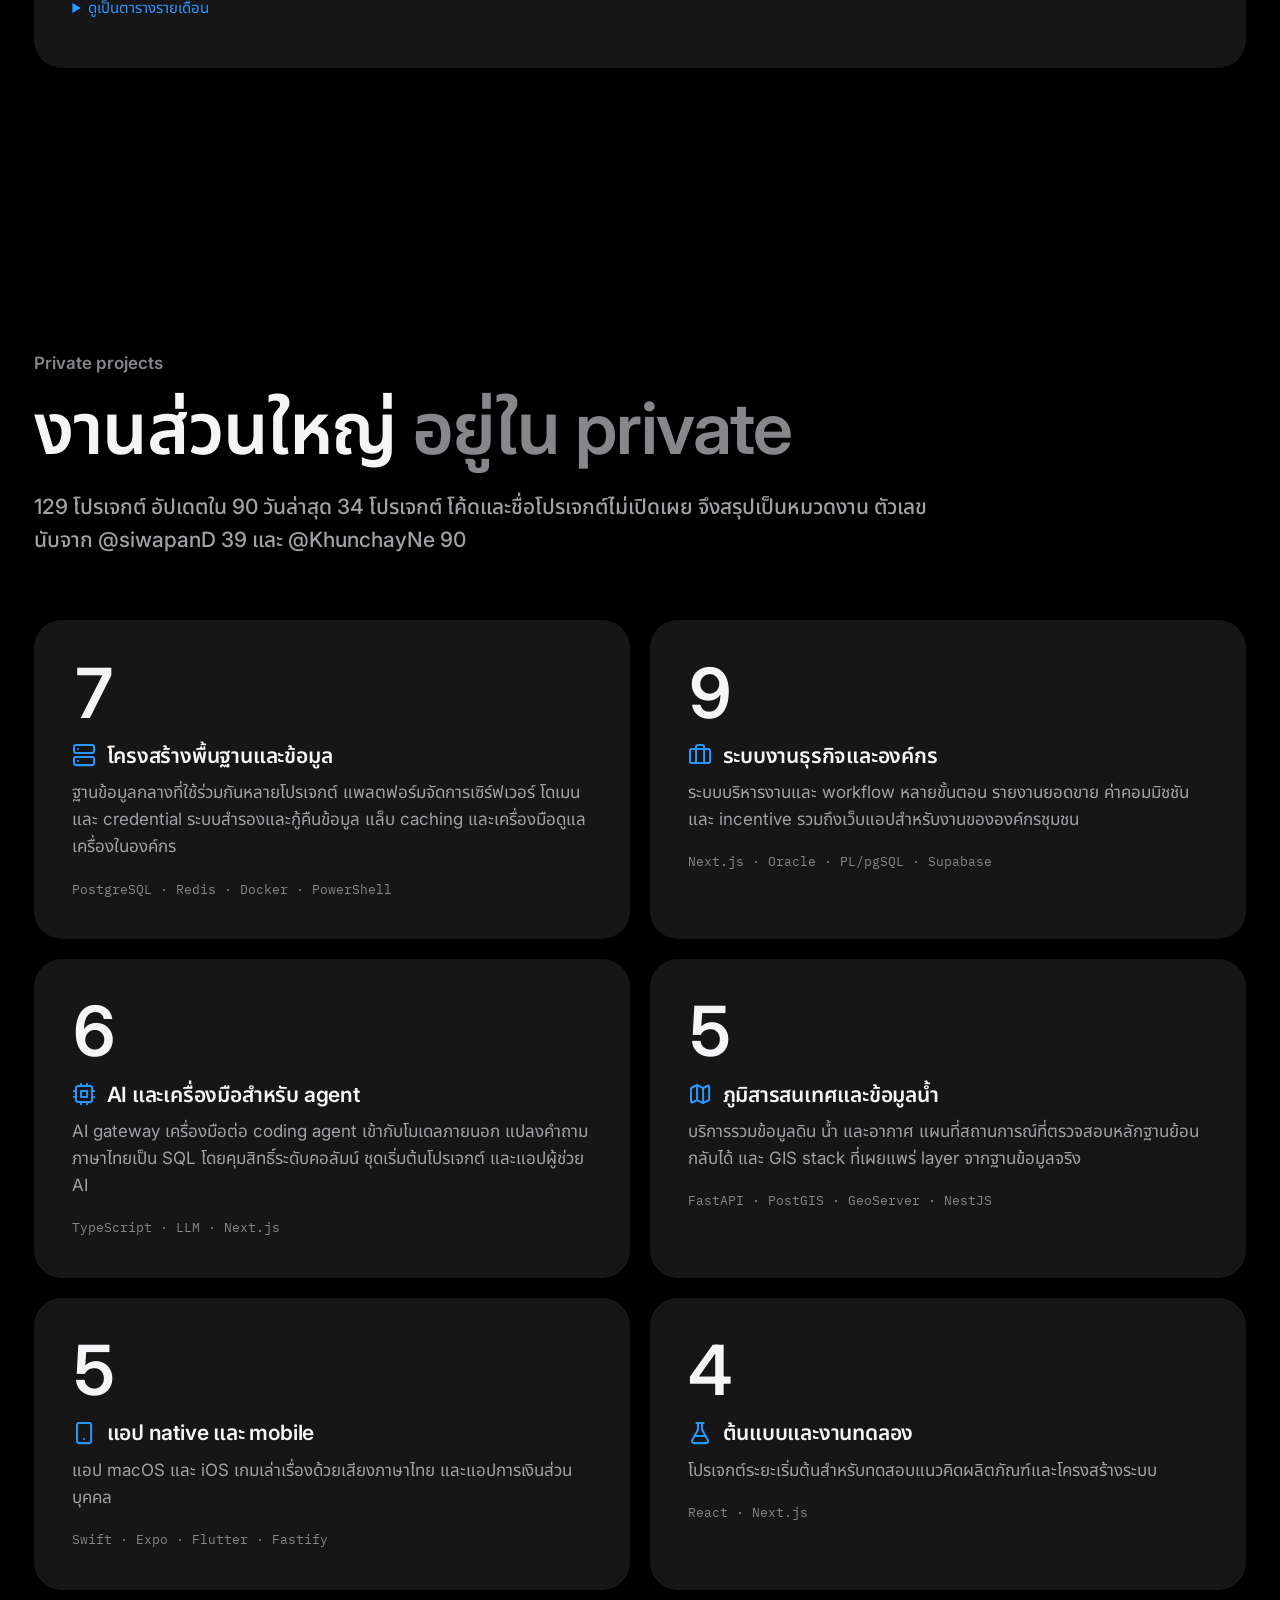
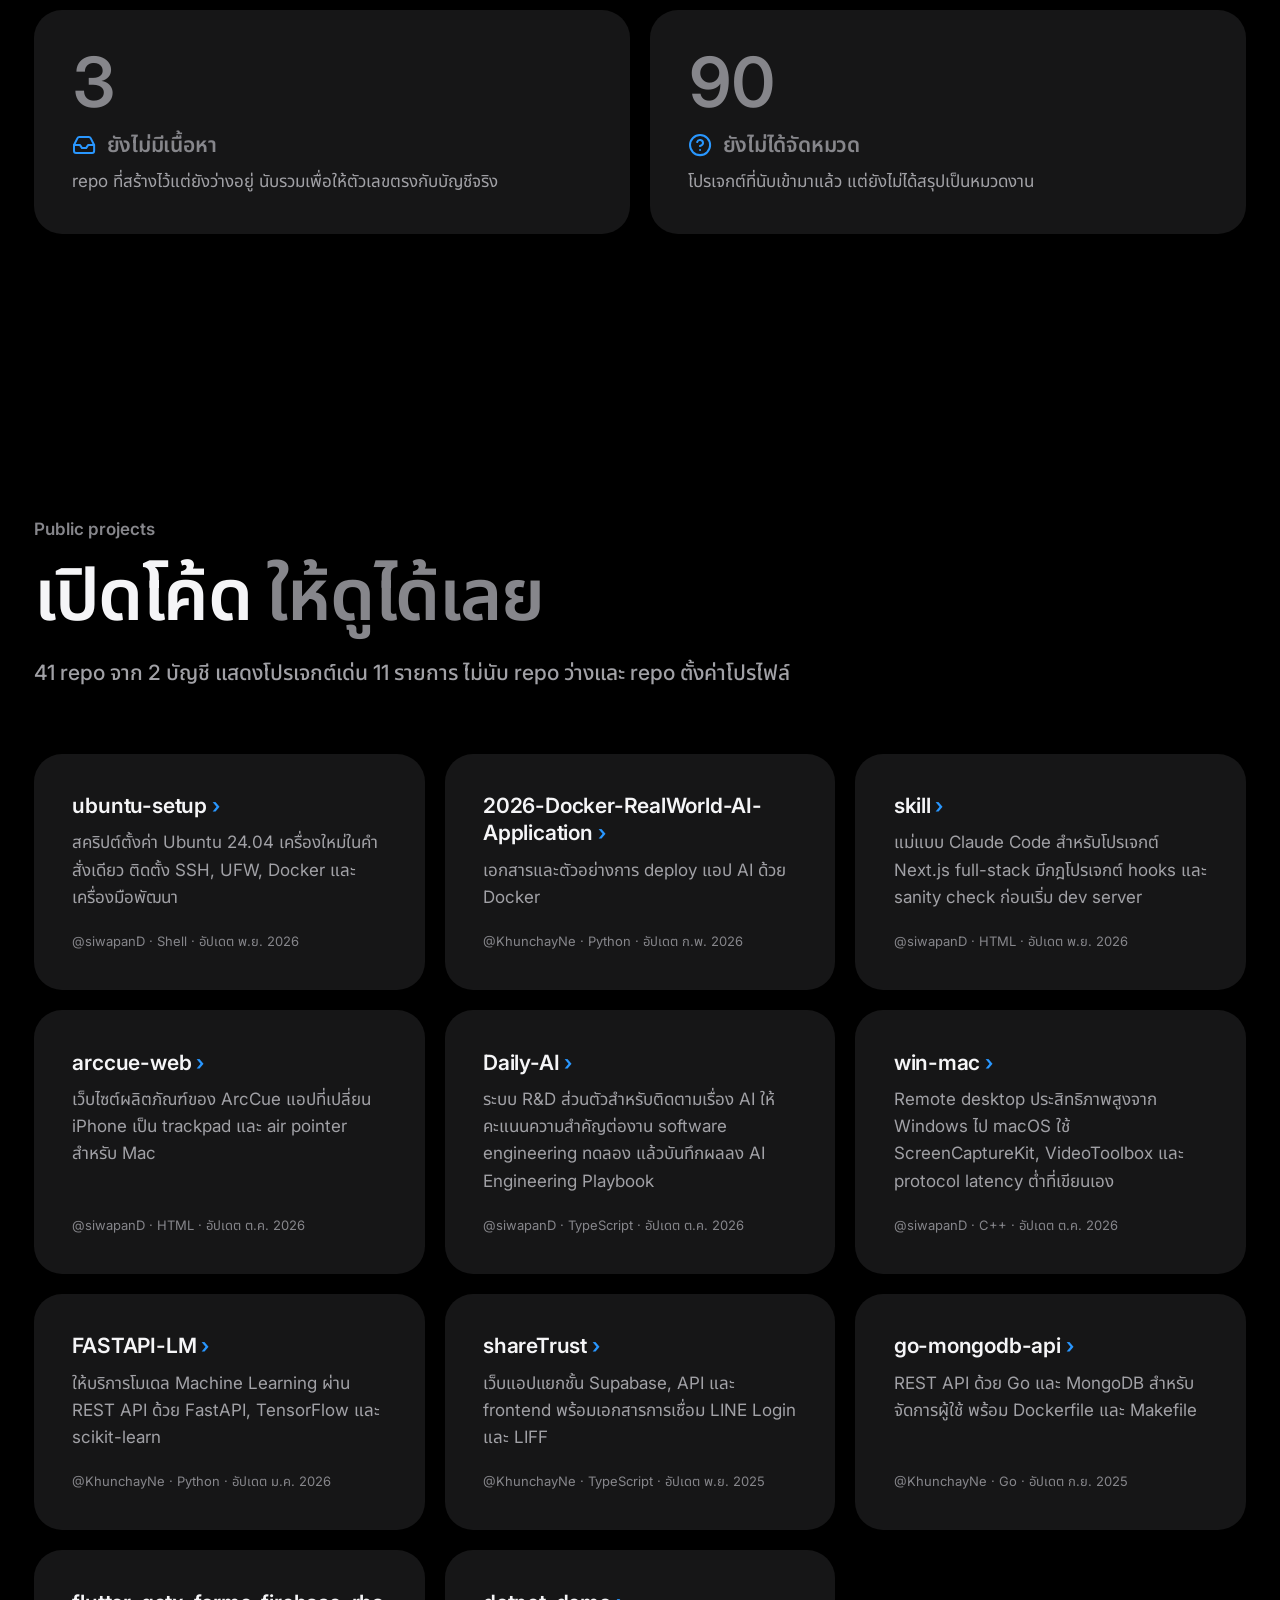
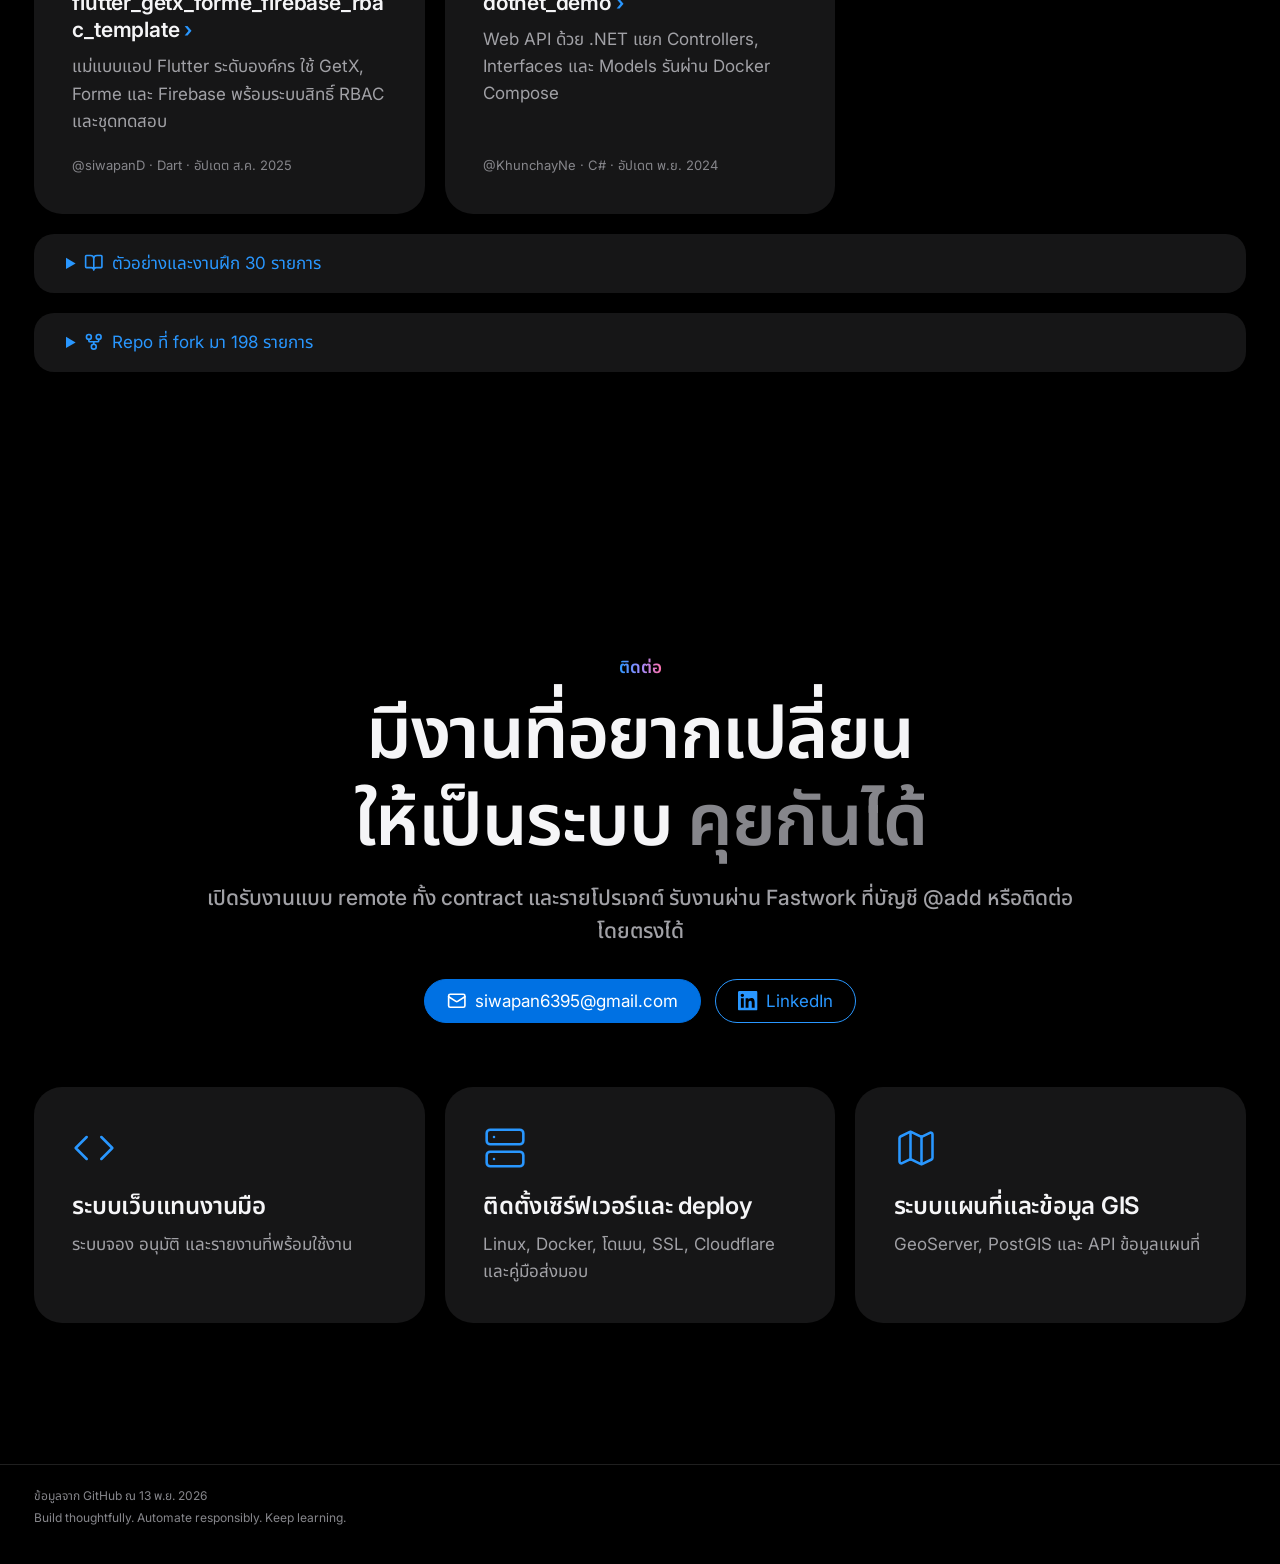
==== commit c0617548: "Put the v6 person behind the desk The supplied frames drew the person over the desk wherever they ov" ====
--- a/index.html
+++ b/index.html
@@ -498,7 +498,7 @@
   </footer>
 
   <div class="tip" id="tip" hidden></div>
-  <script src="env.js?v=5"></script>
+  <script src="env.js?v=6"></script>
   <script src="sprite-player.js?v=2"></script>
   <script src="app.js?v=26"></script>
 </body>
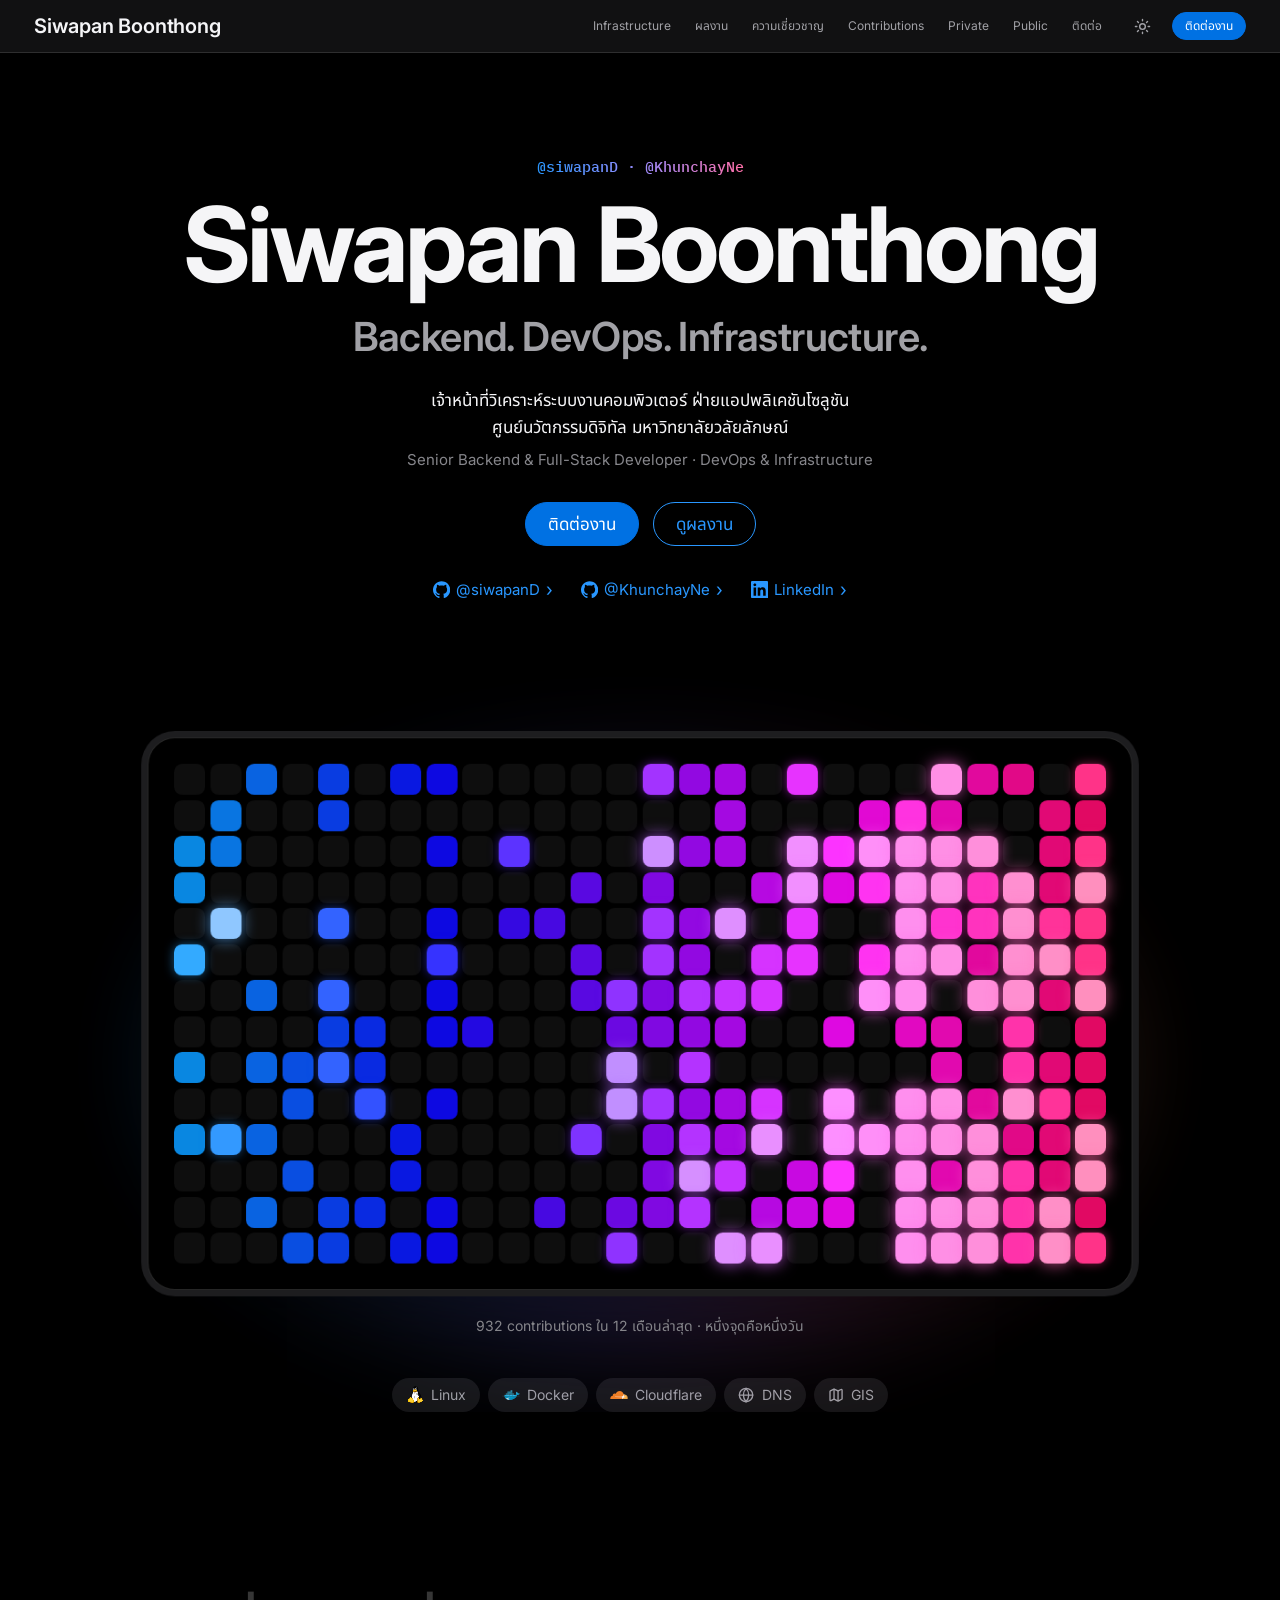
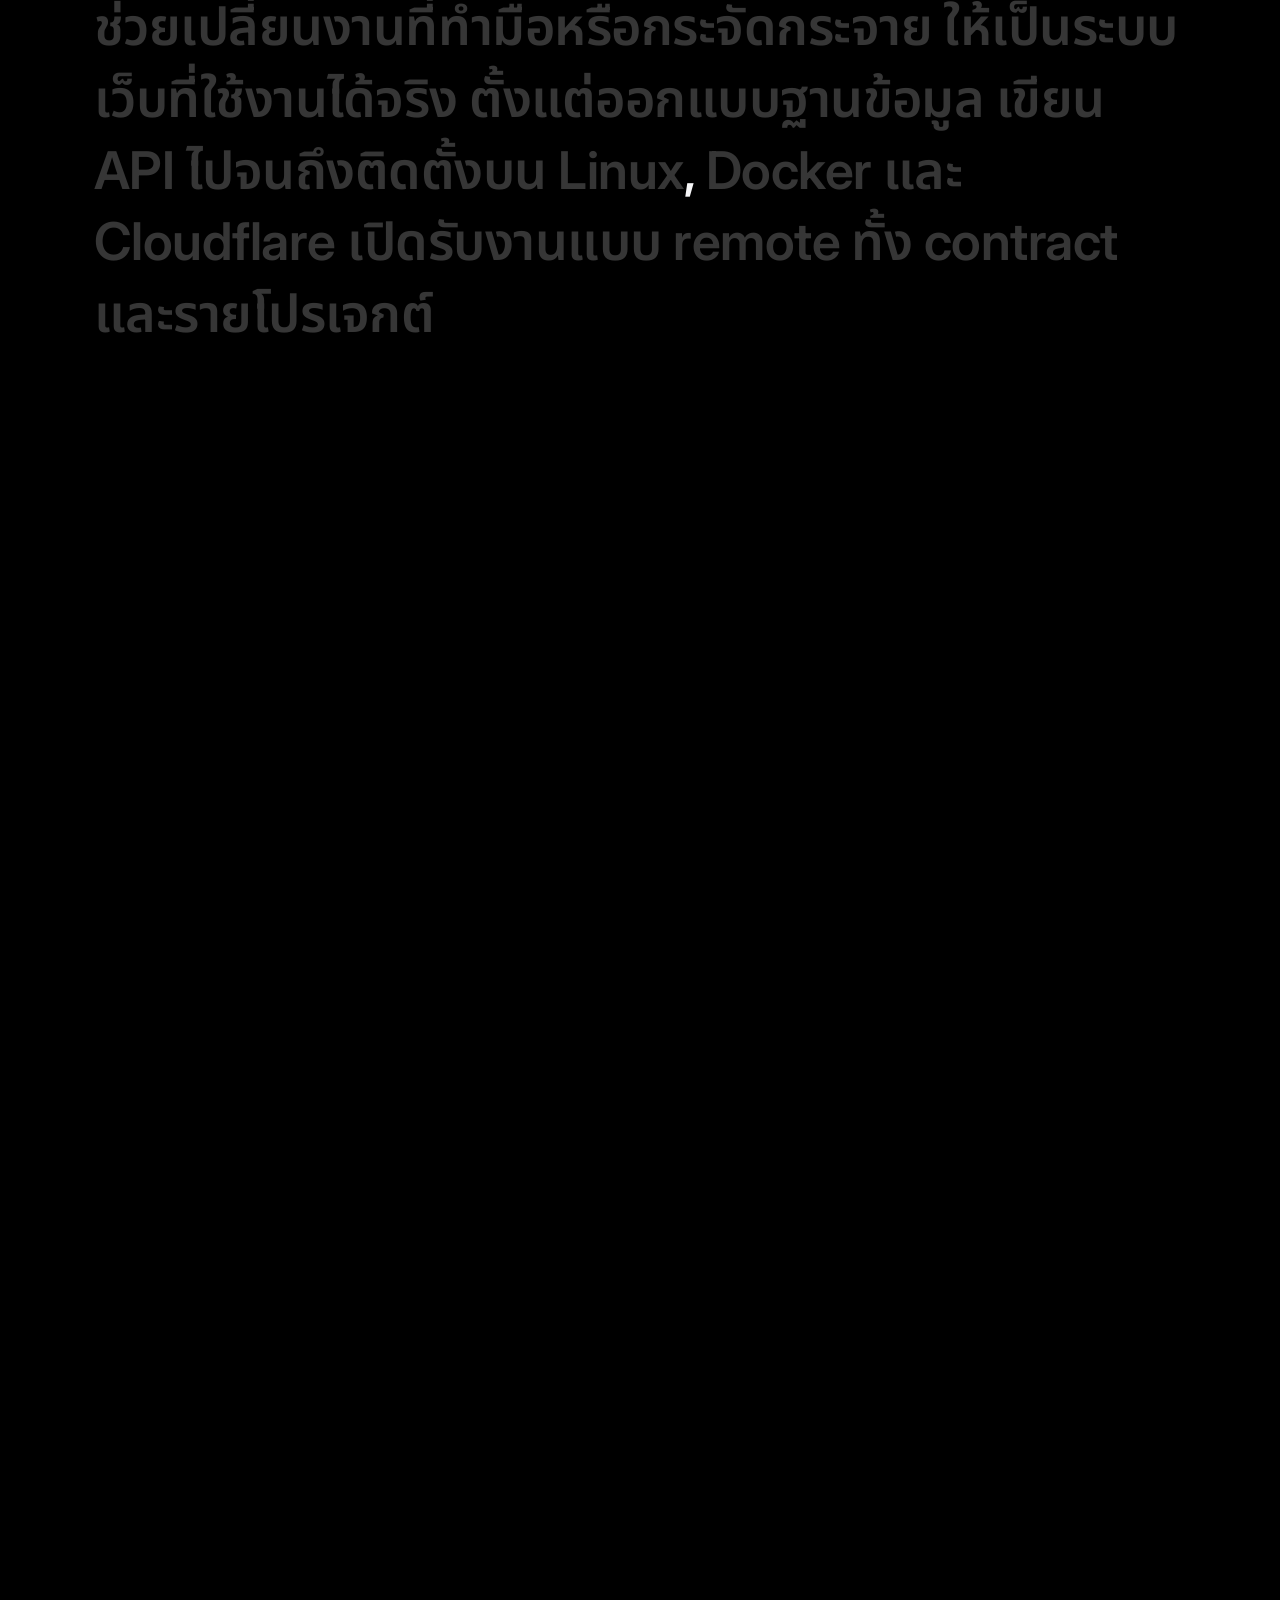
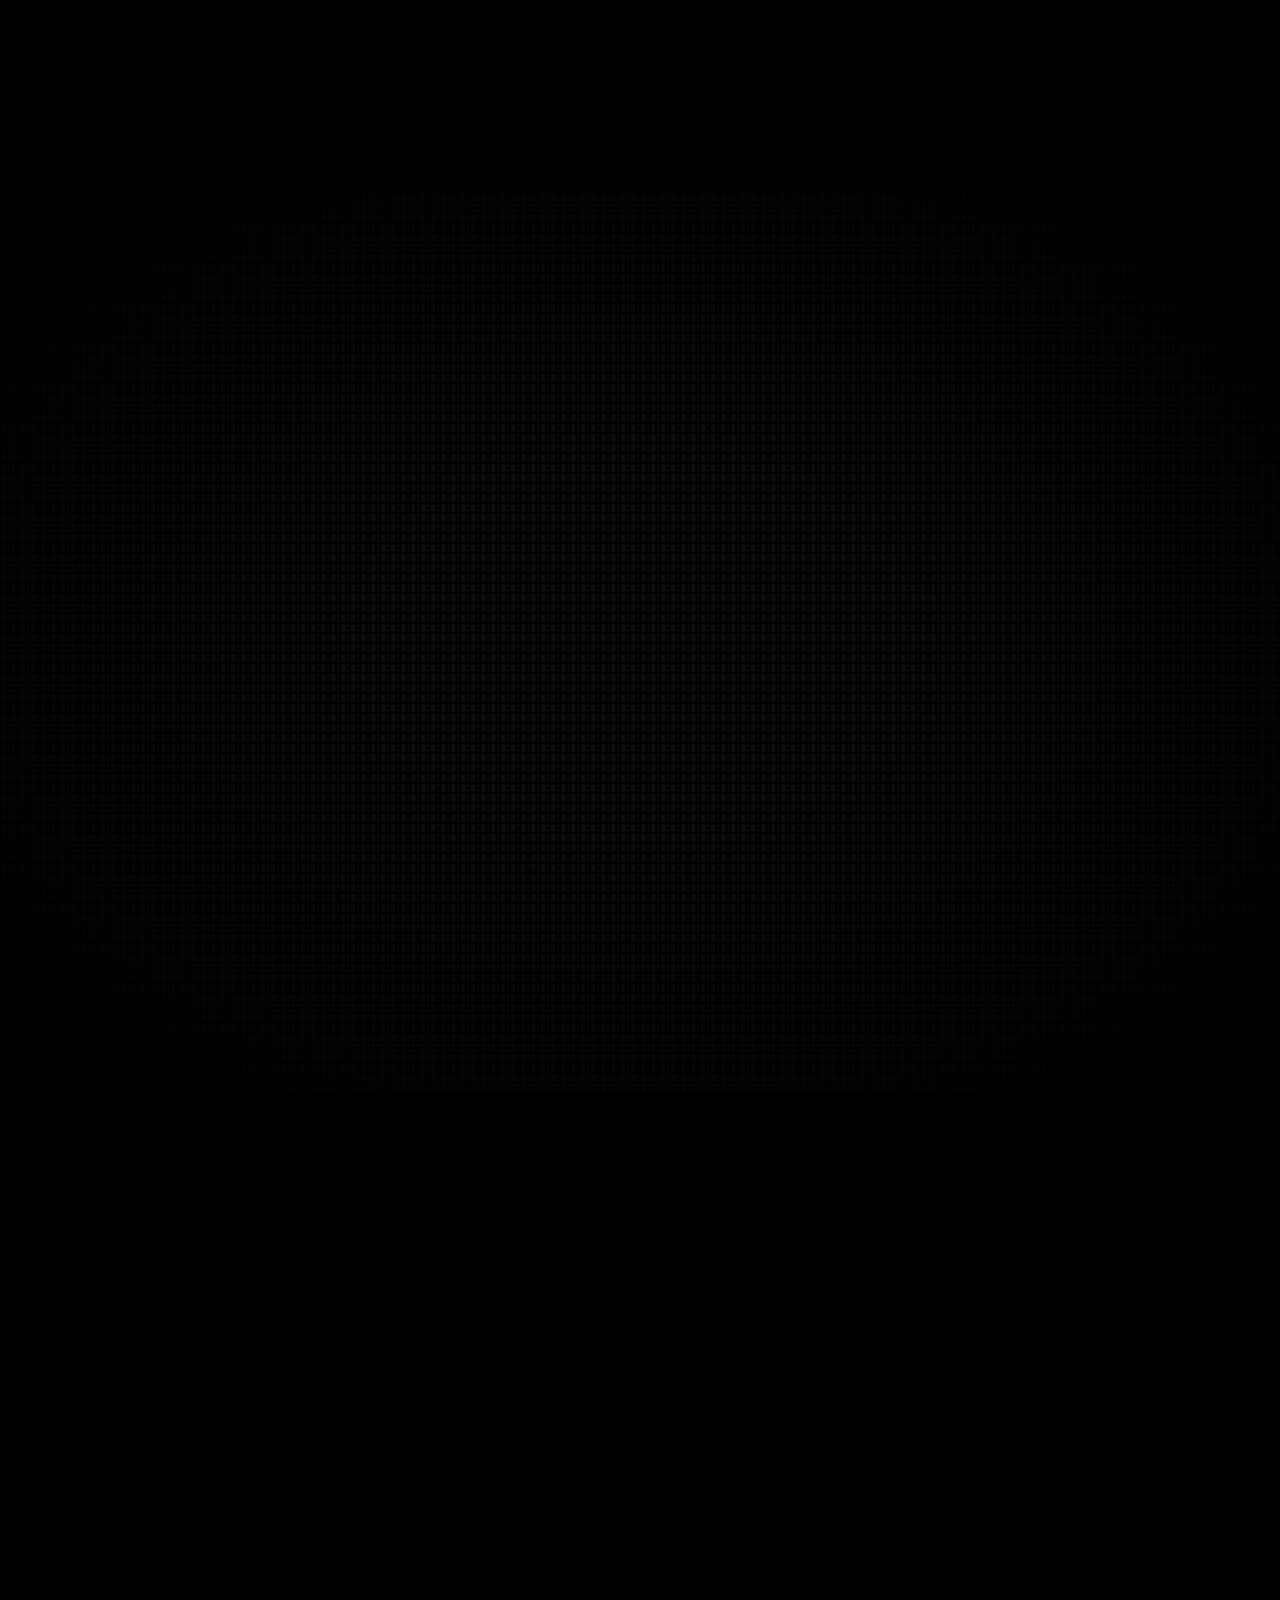
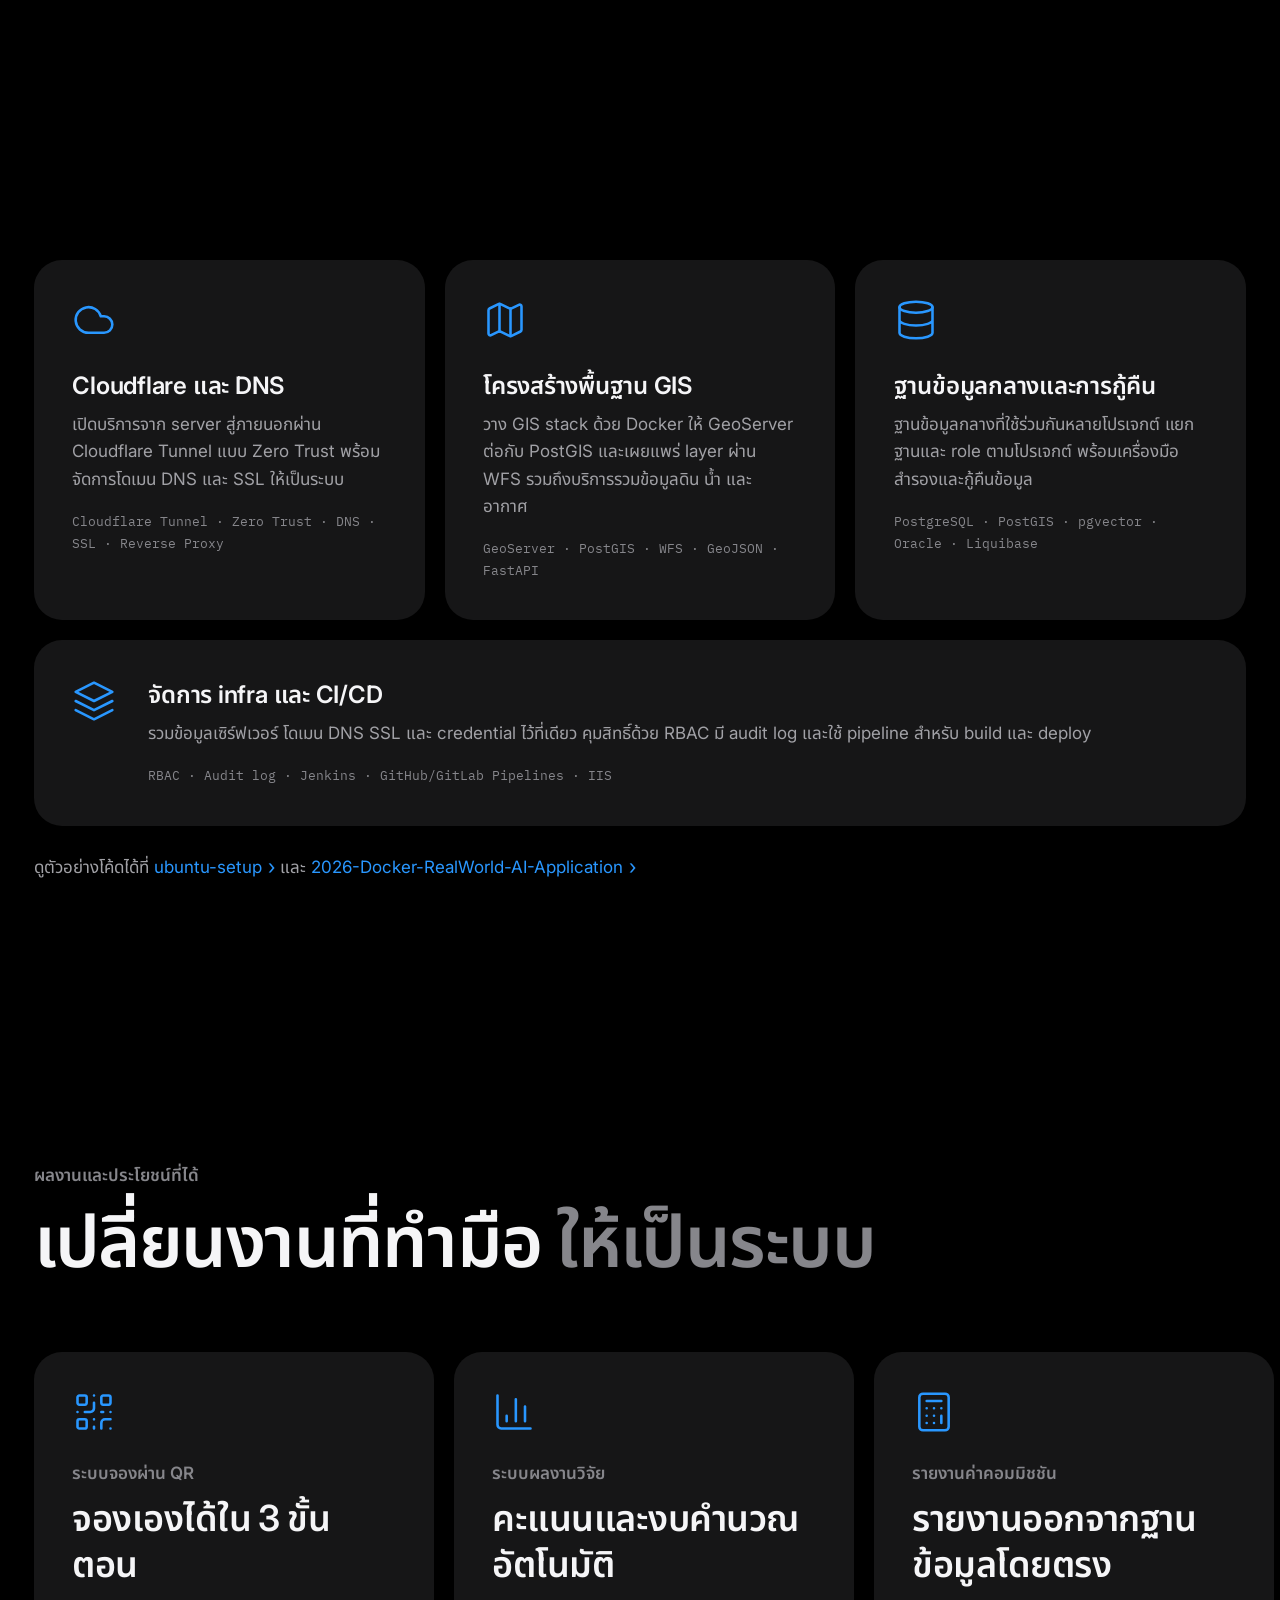
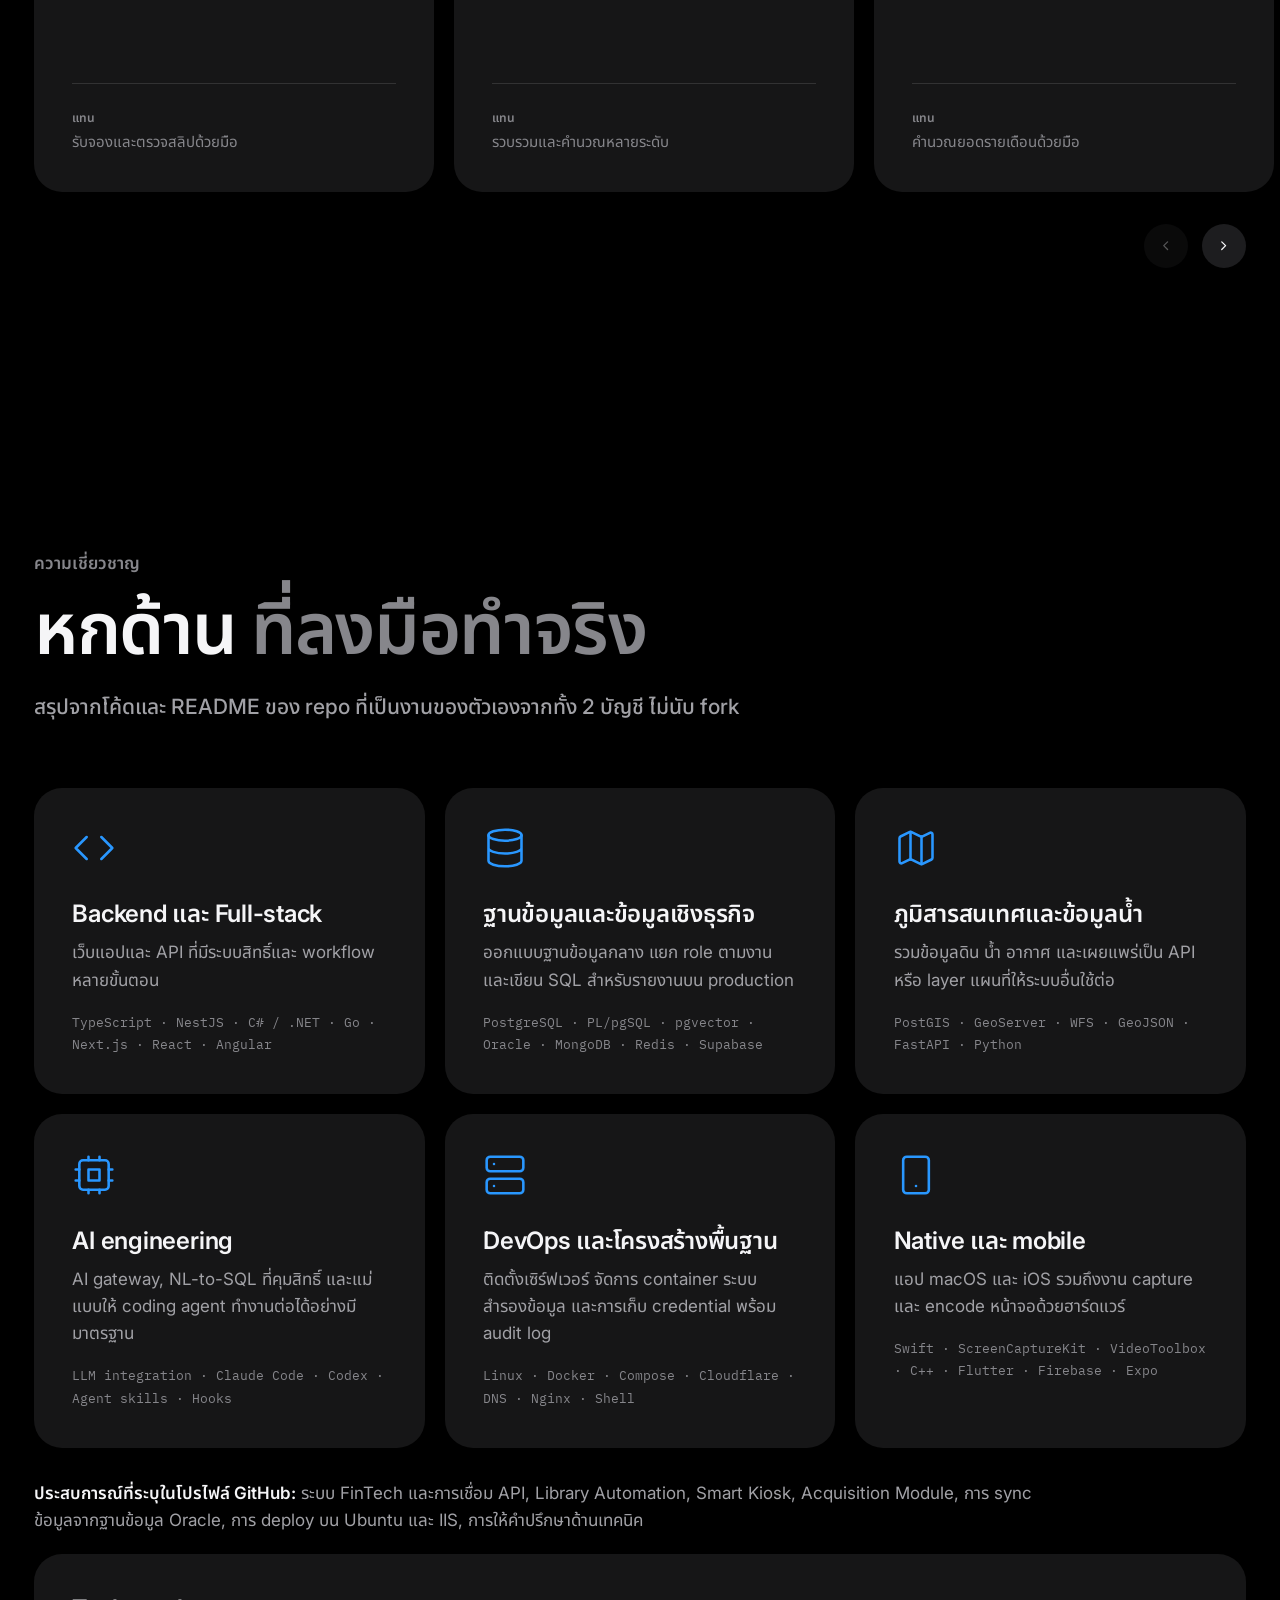
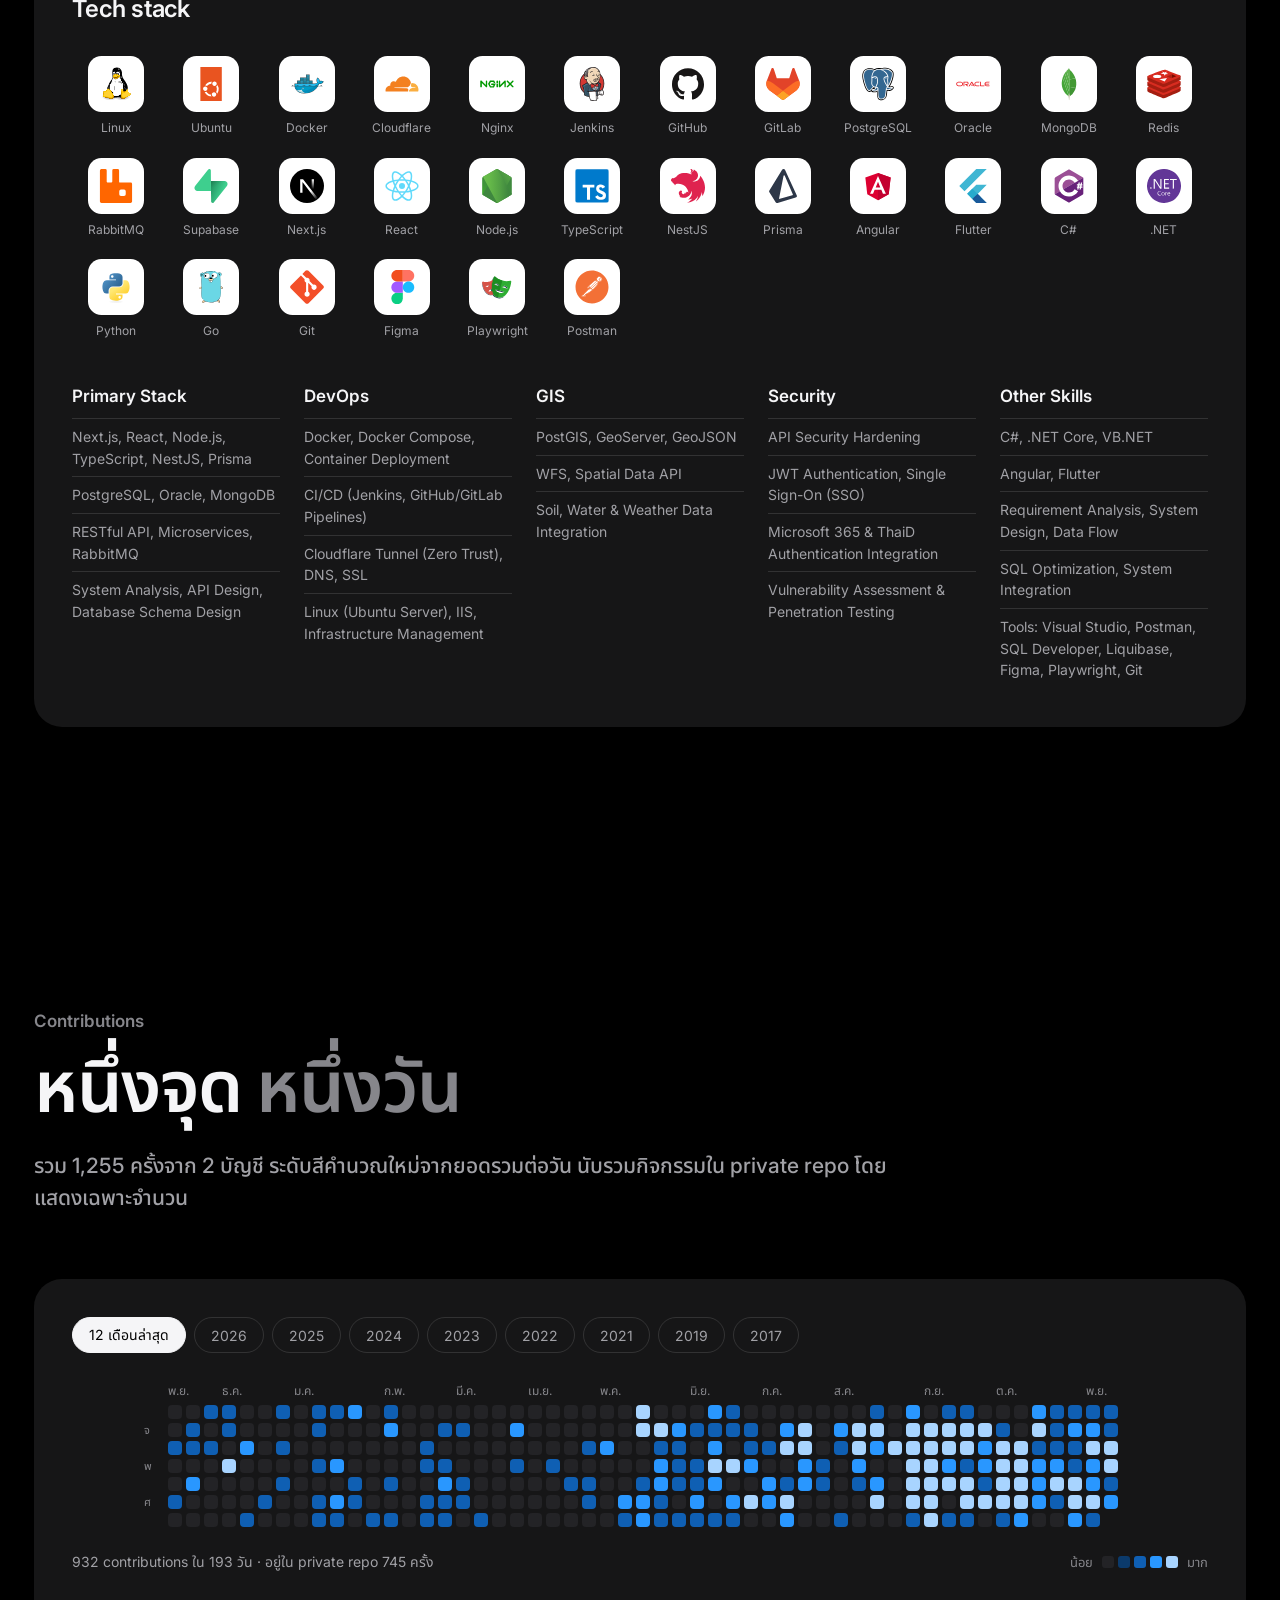
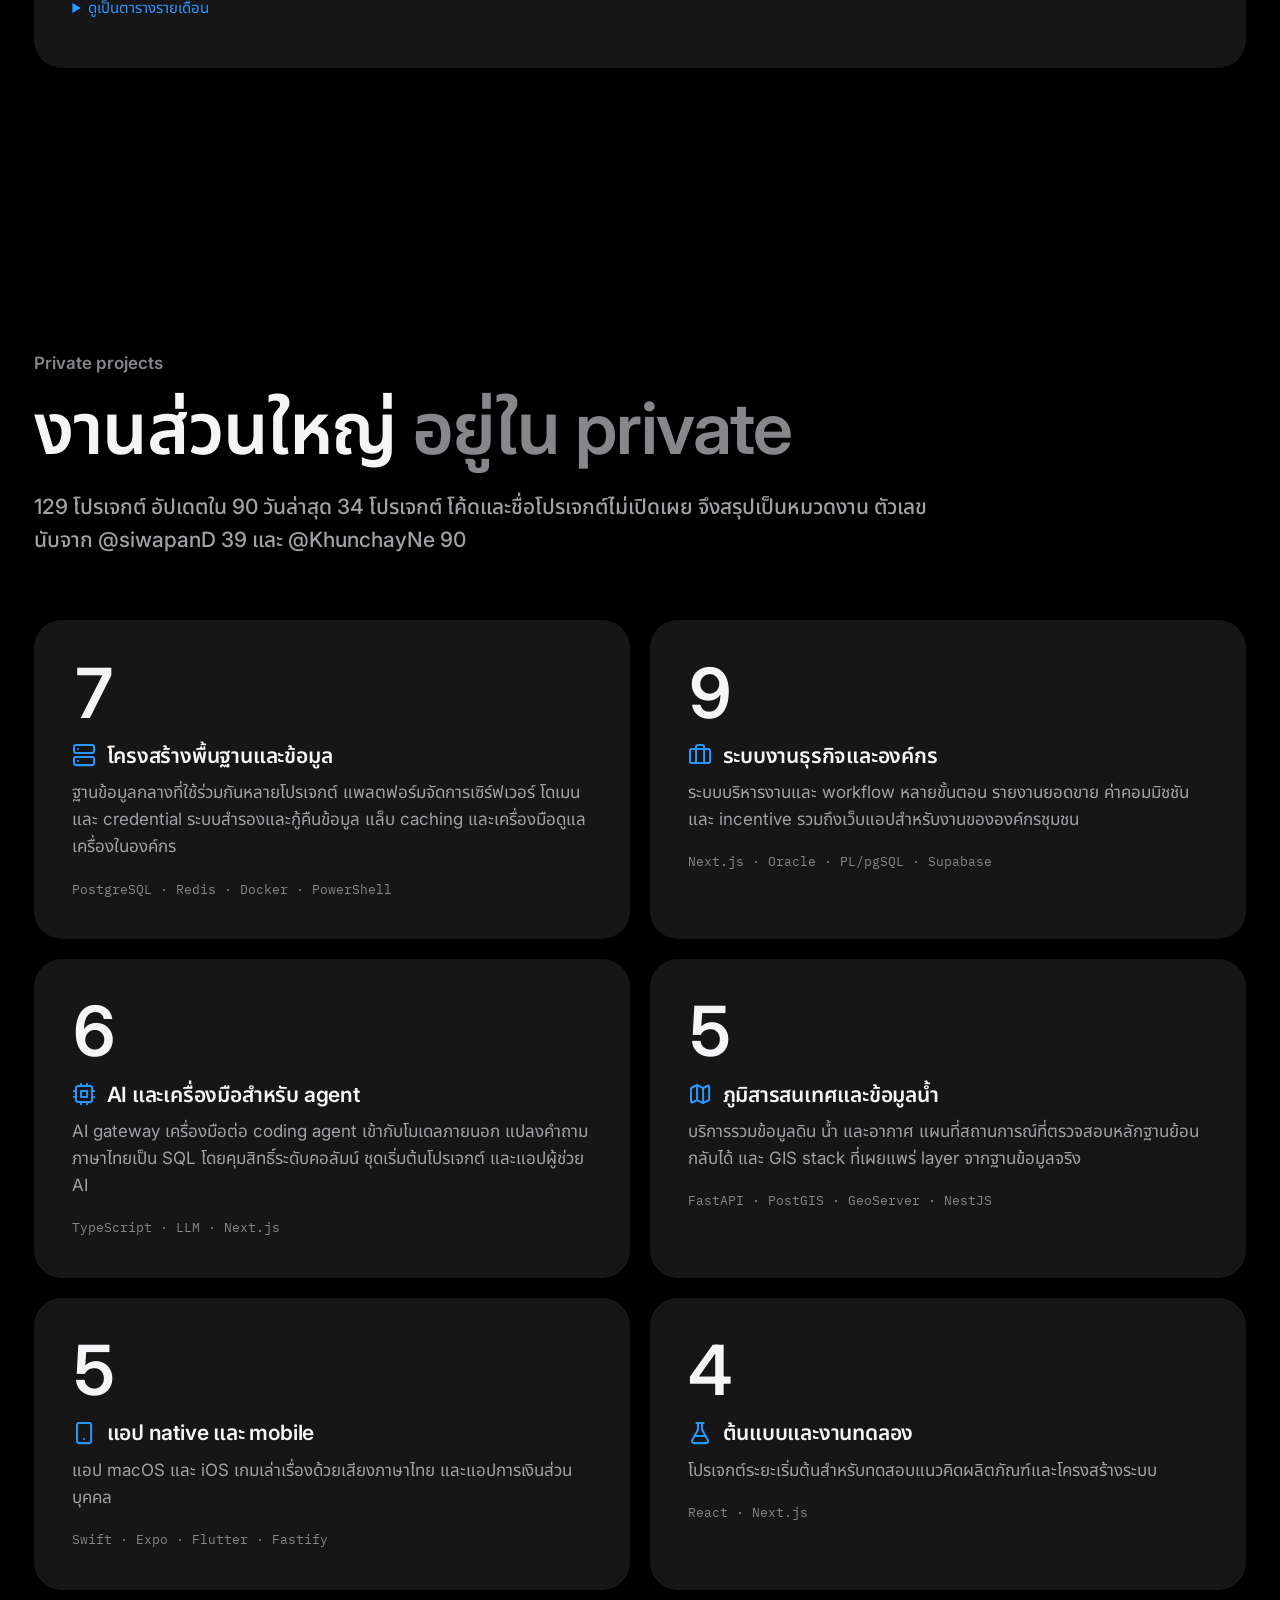
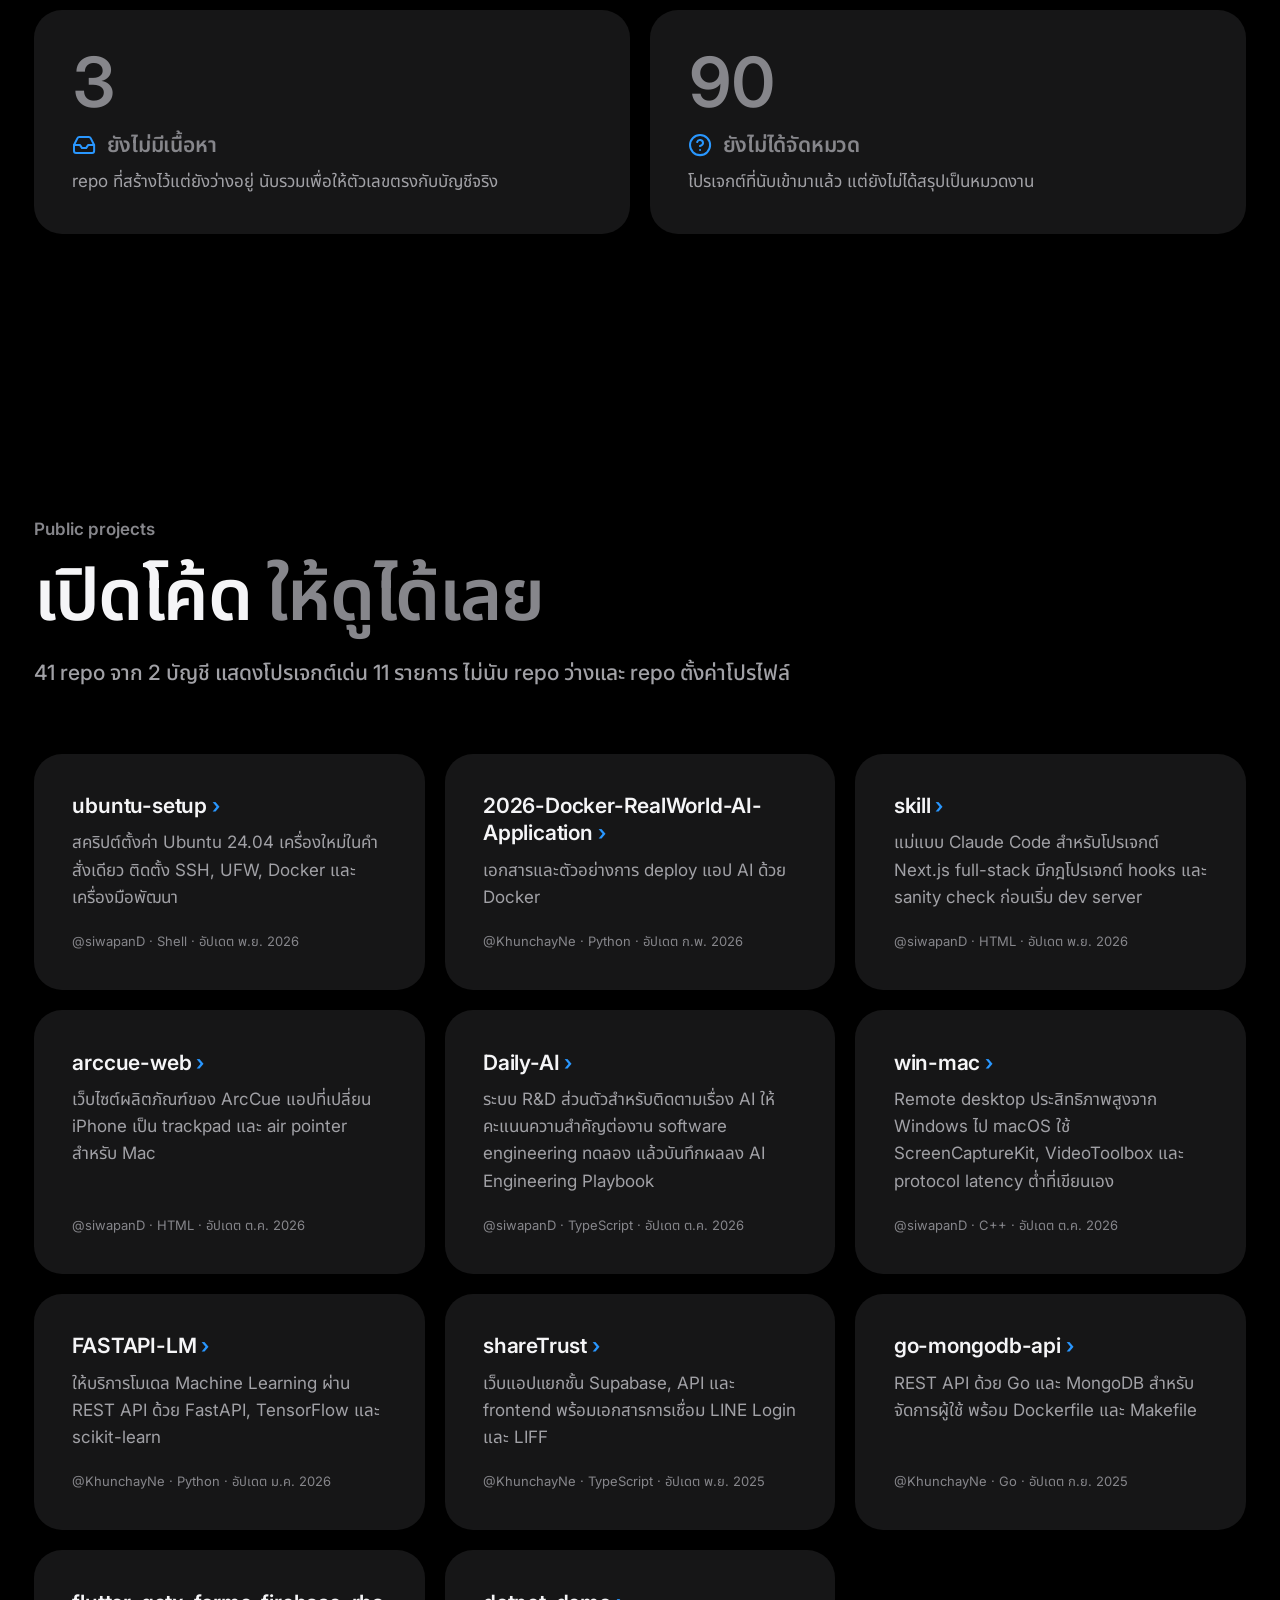
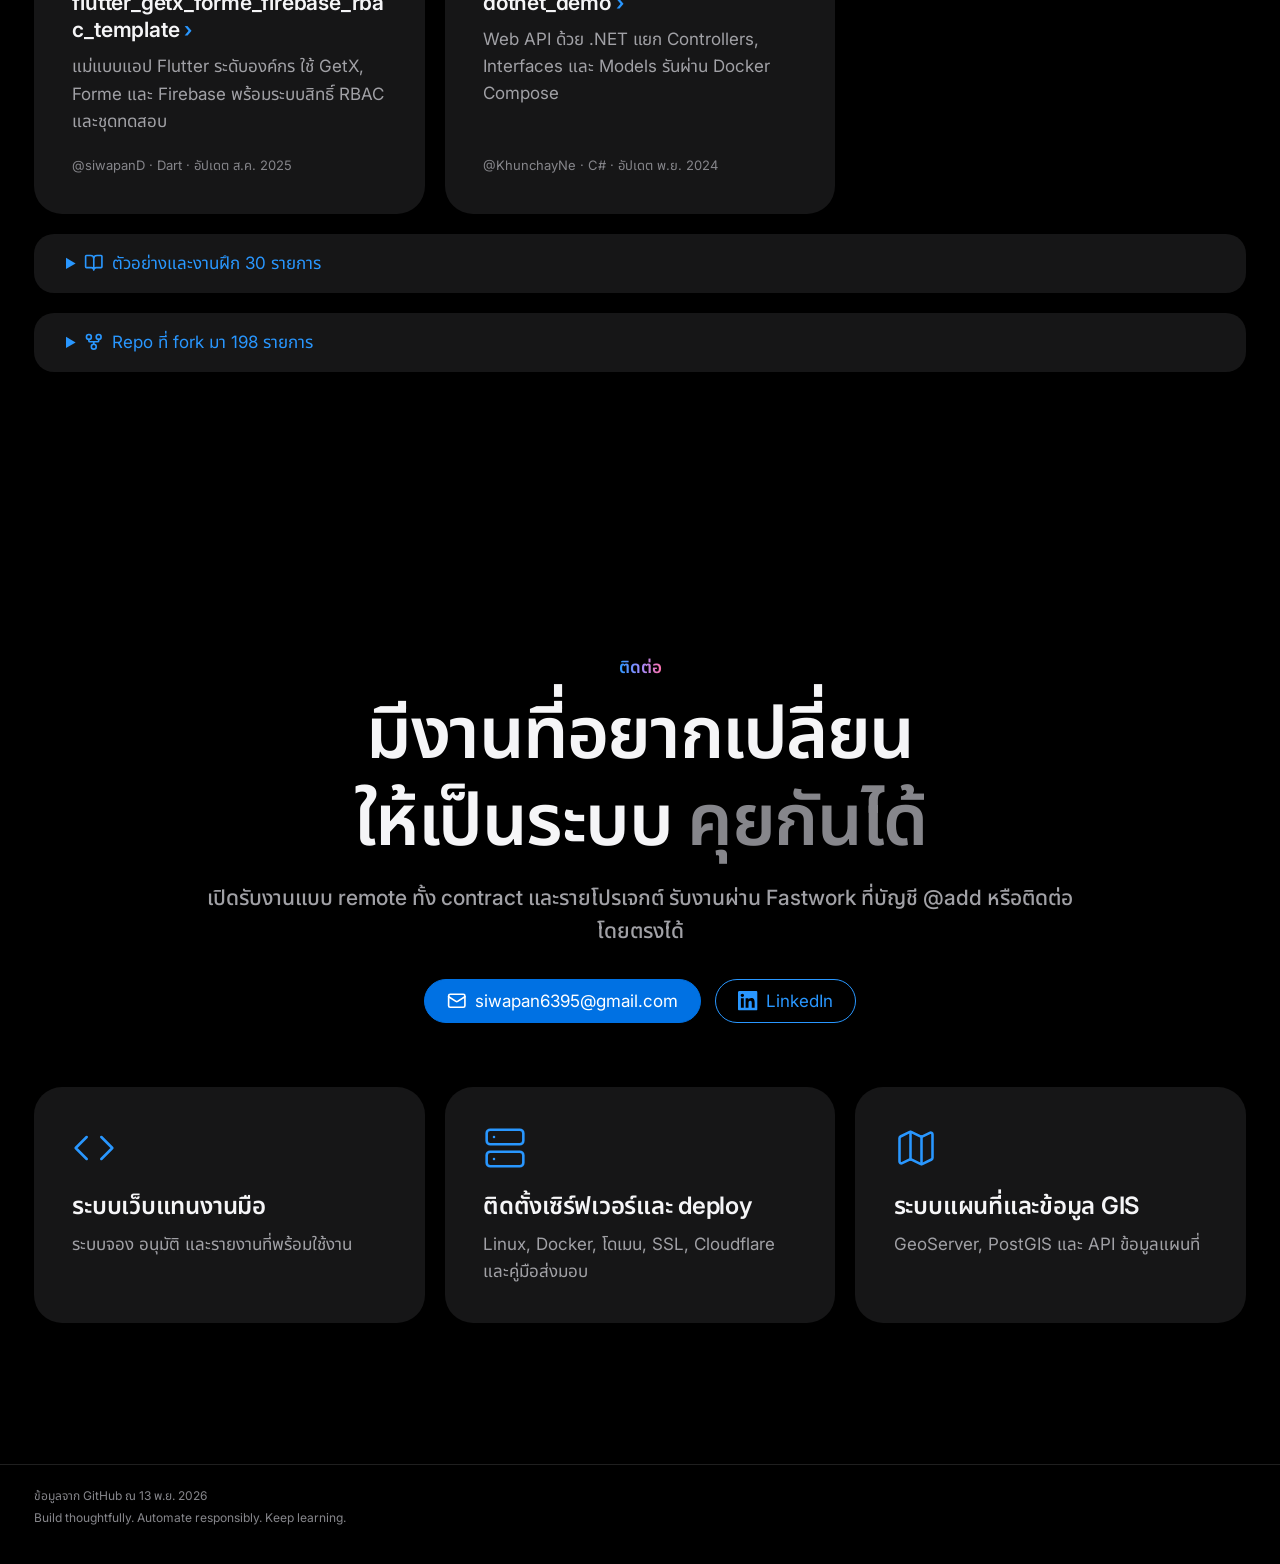
==== commit 70ddcecb: "Add the v7 behind-the-desk sheet and make it the default The new 8 x 2 sheet keeps the desk still in" ====
--- a/index.html
+++ b/index.html
@@ -498,7 +498,7 @@
   </footer>
 
   <div class="tip" id="tip" hidden></div>
-  <script src="env.js?v=6"></script>
+  <script src="env.js?v=7"></script>
   <script src="sprite-player.js?v=2"></script>
   <script src="app.js?v=26"></script>
 </body>
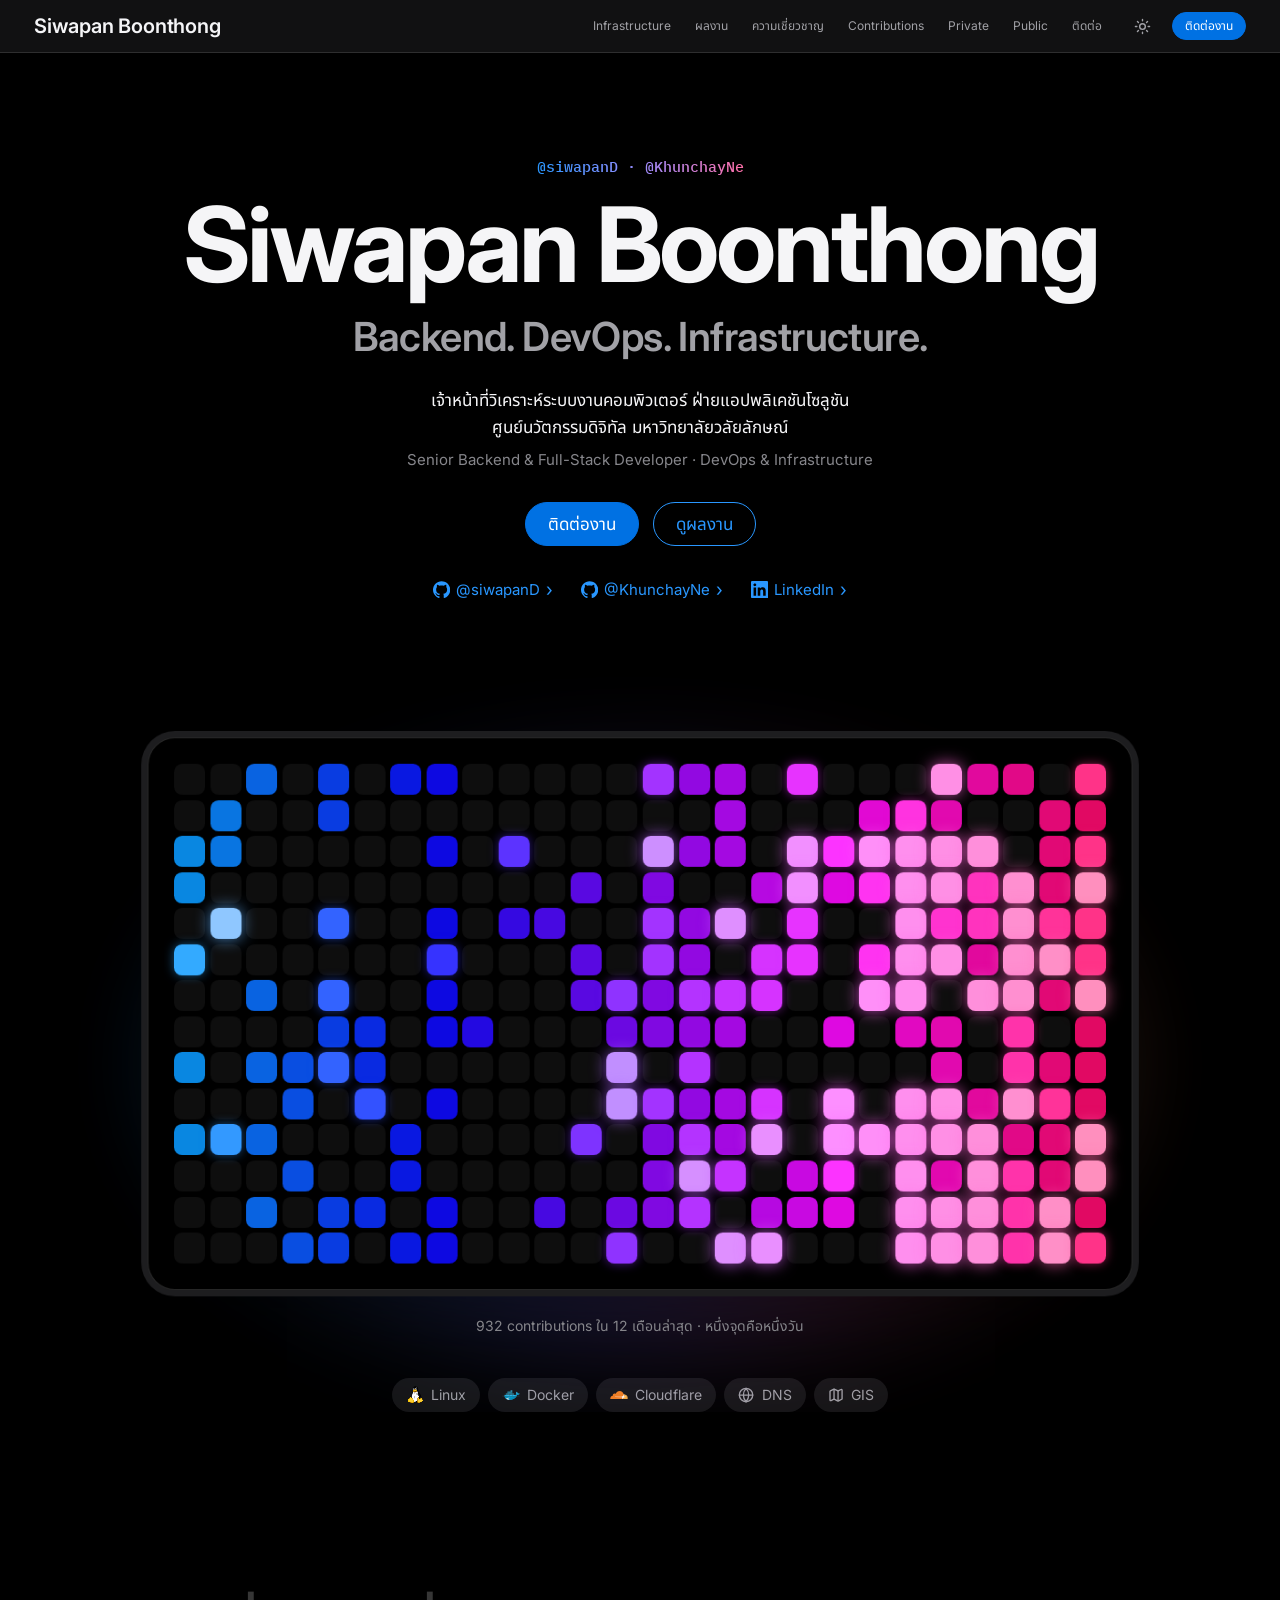
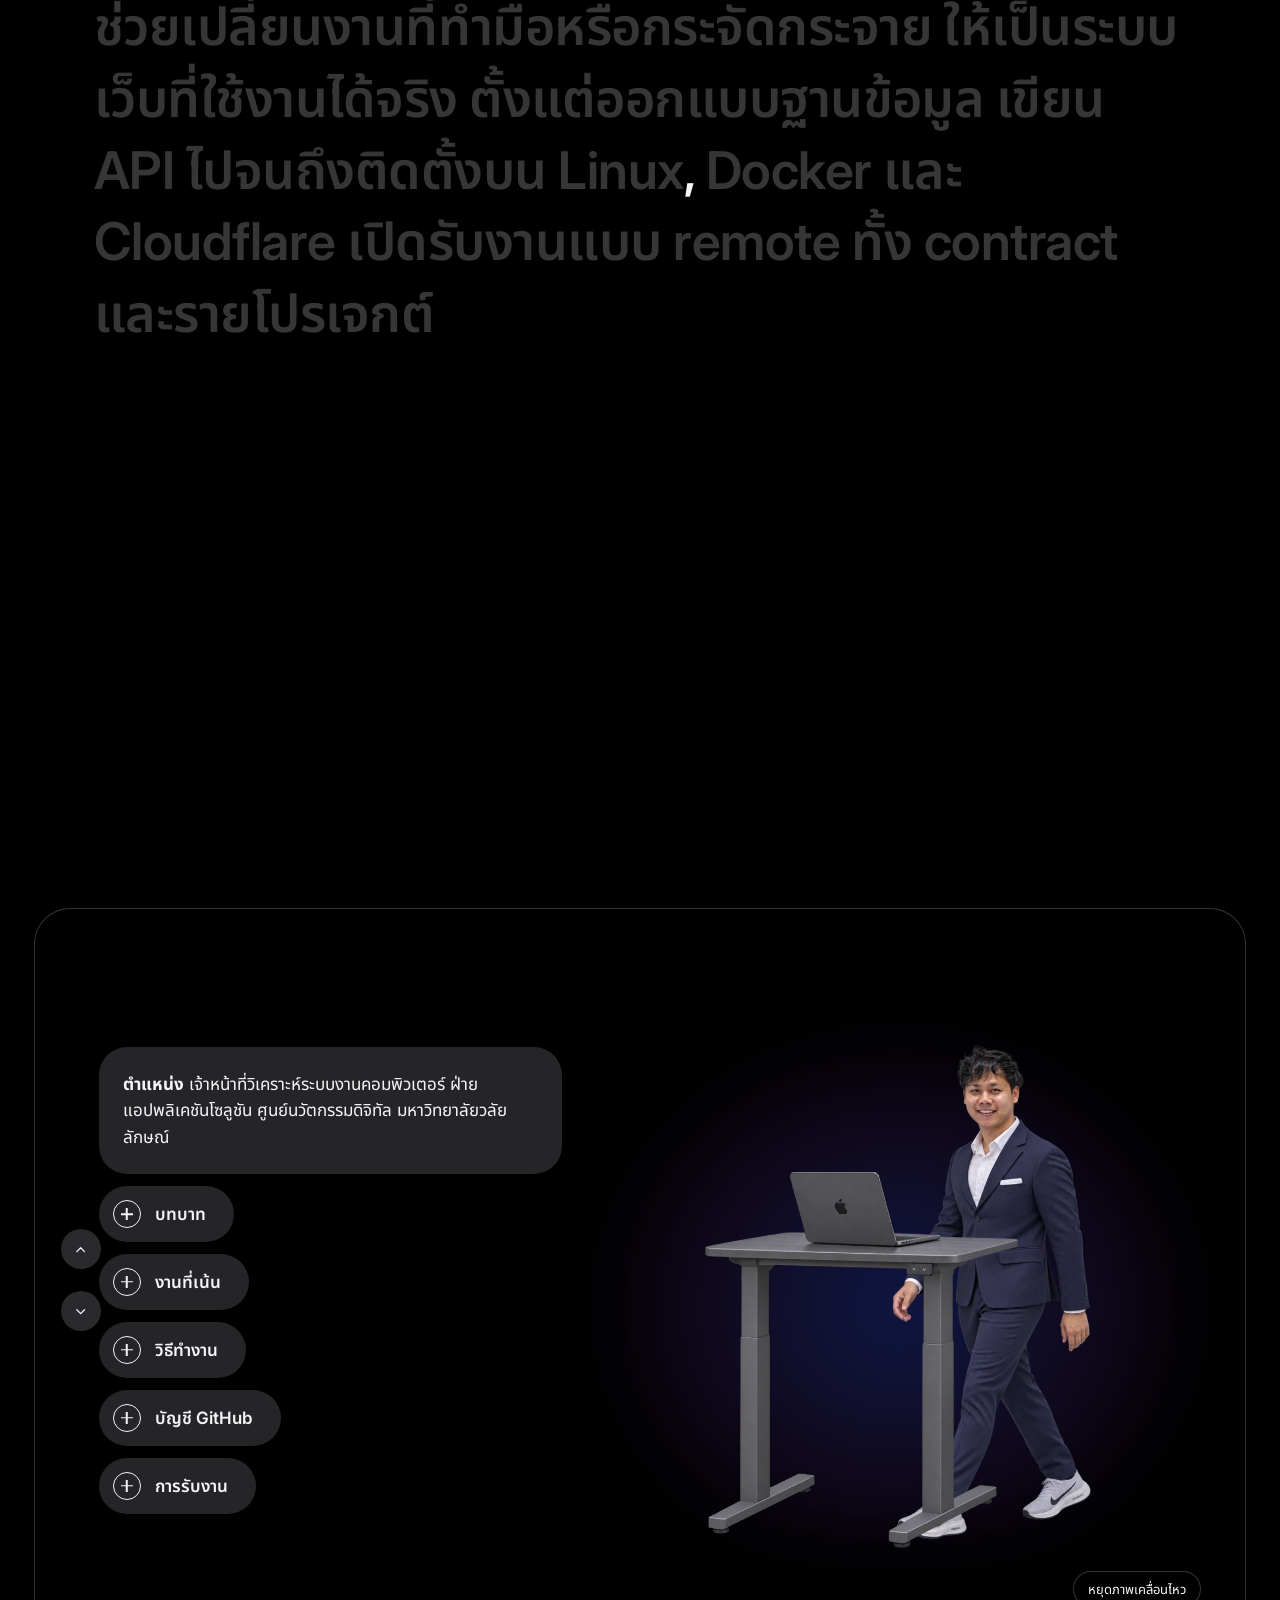
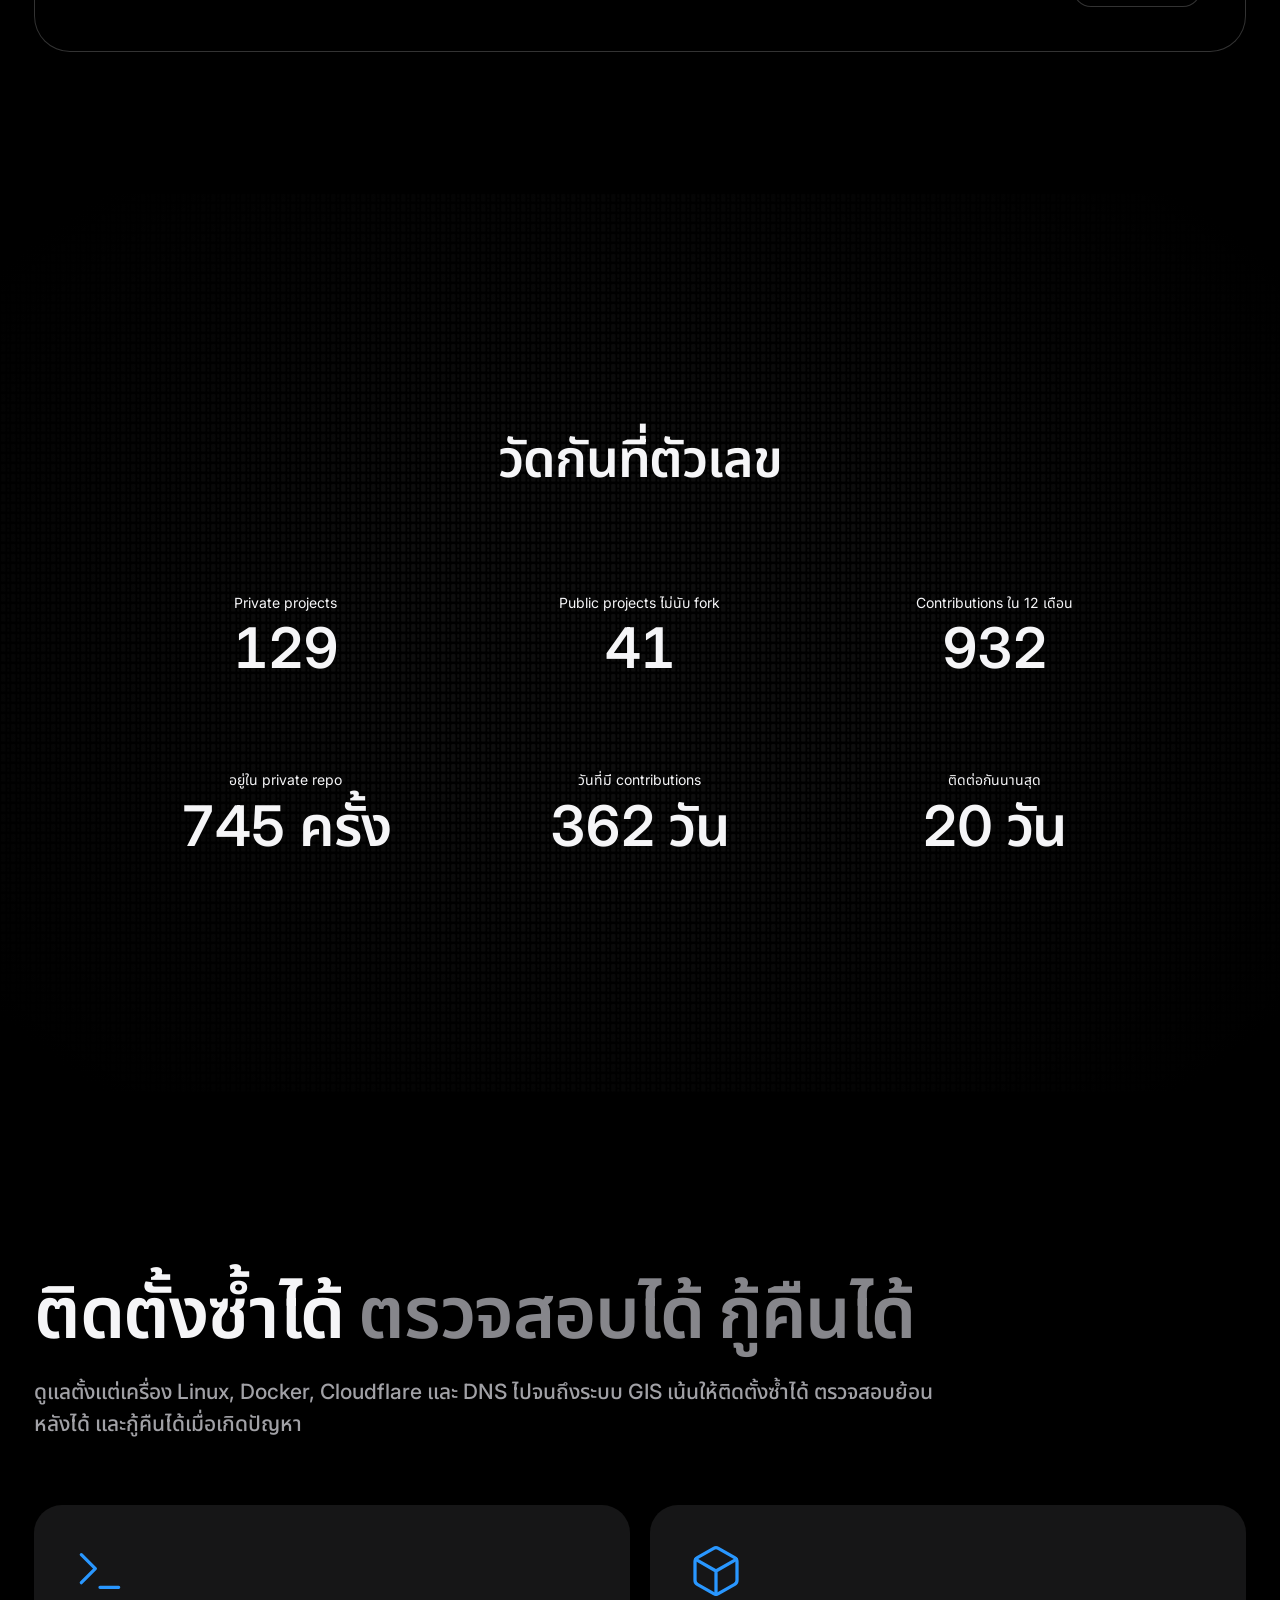
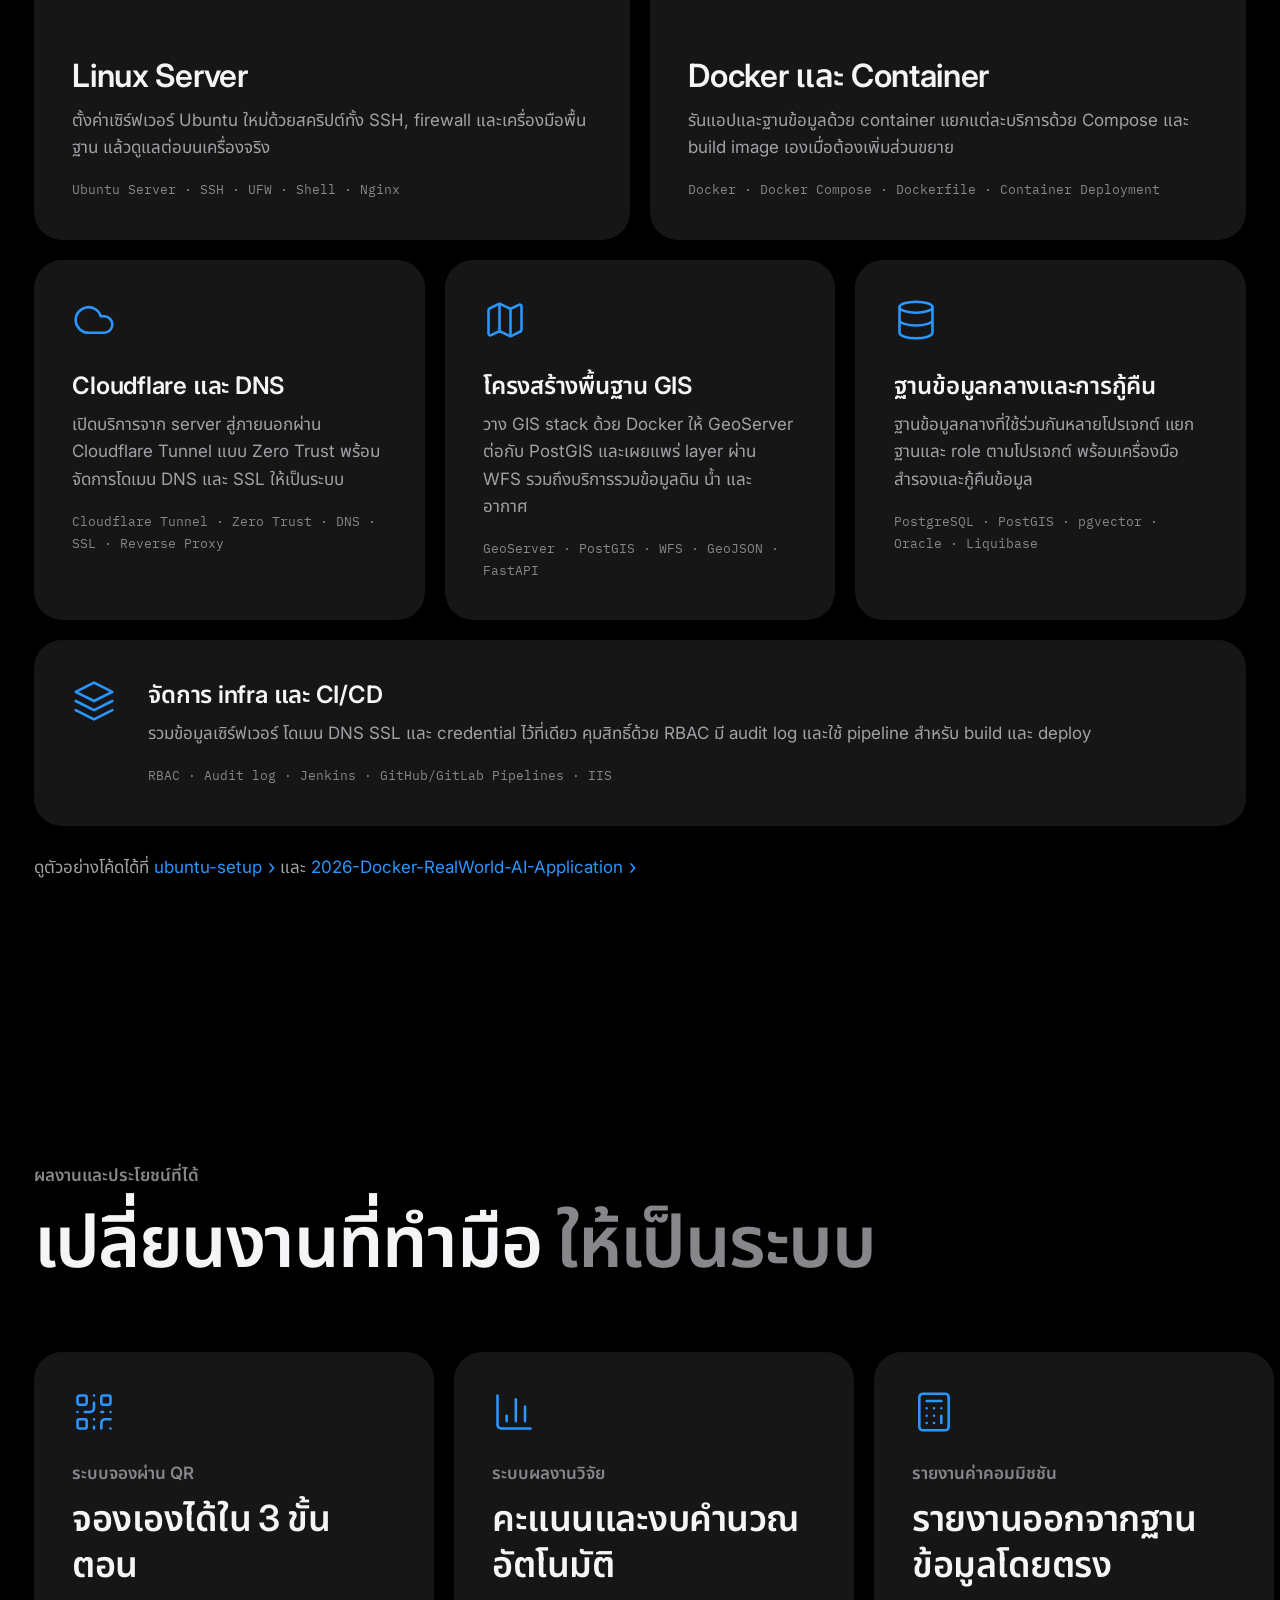
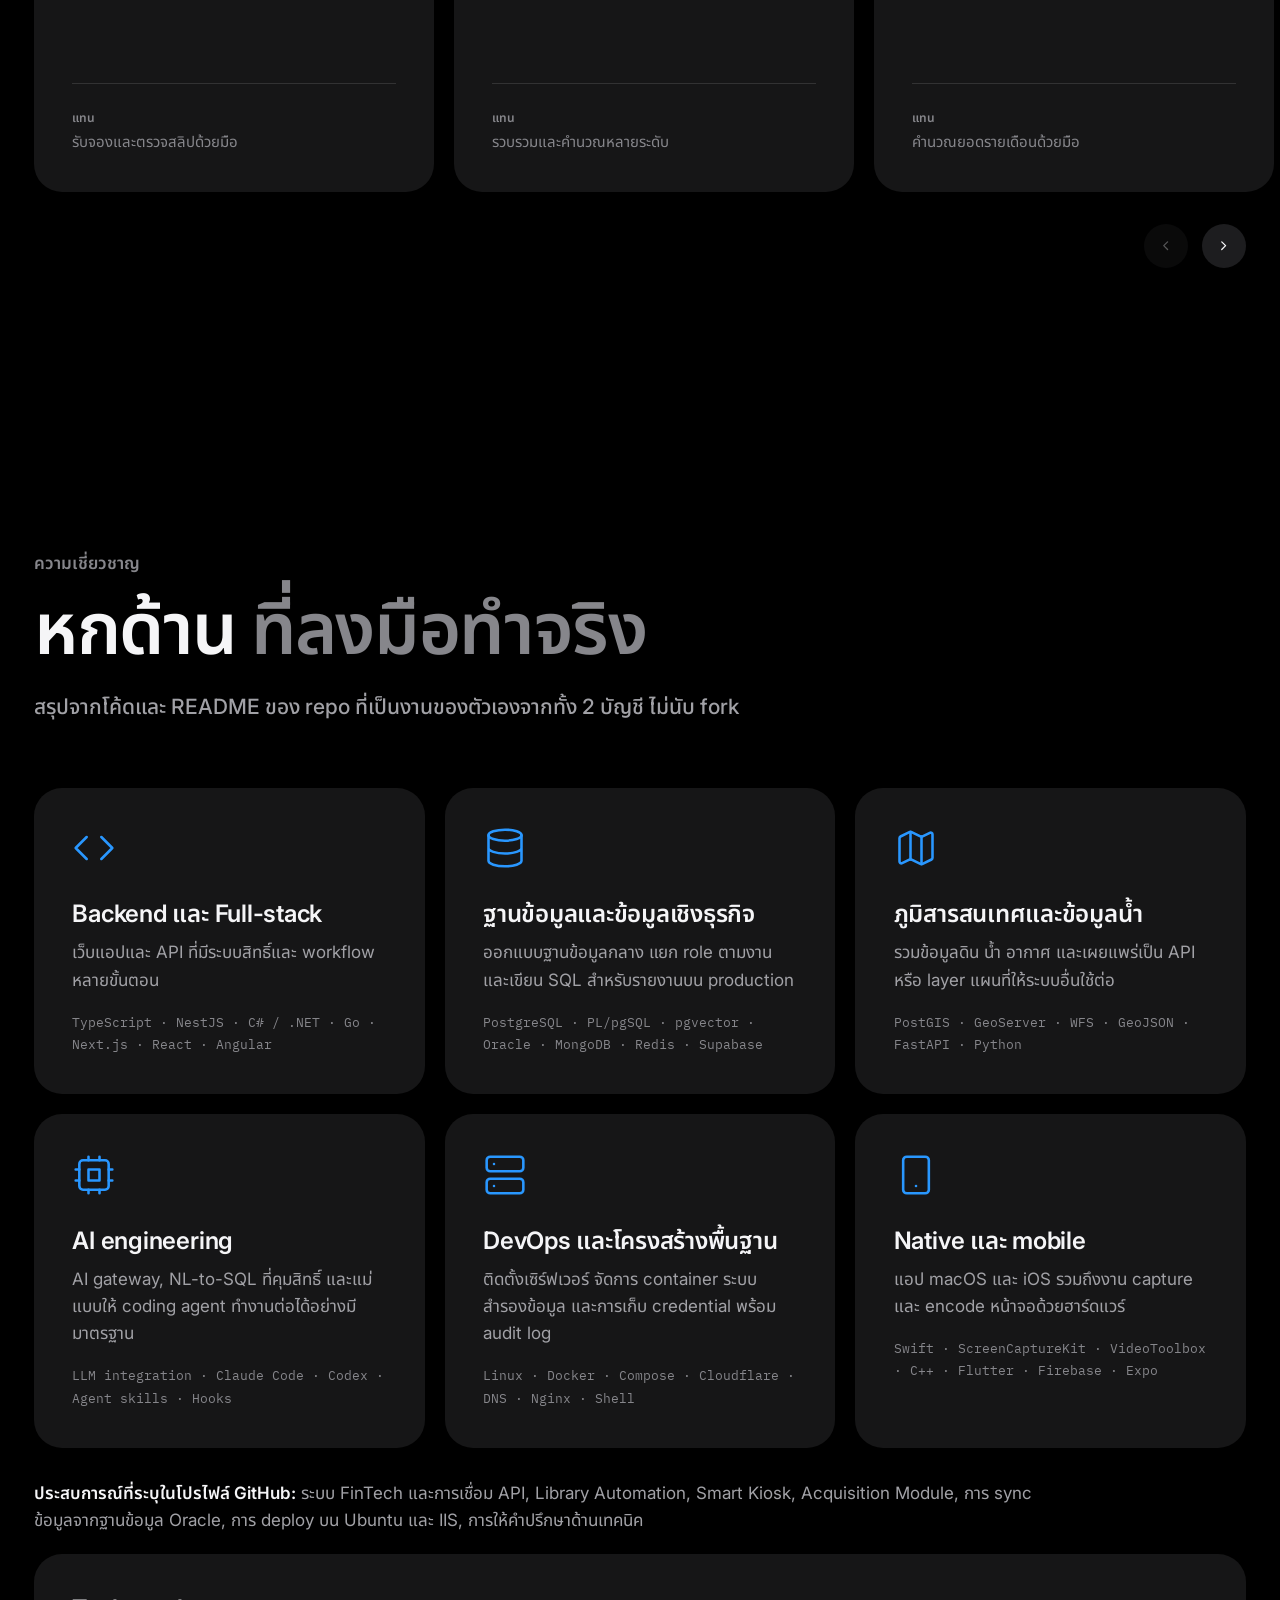
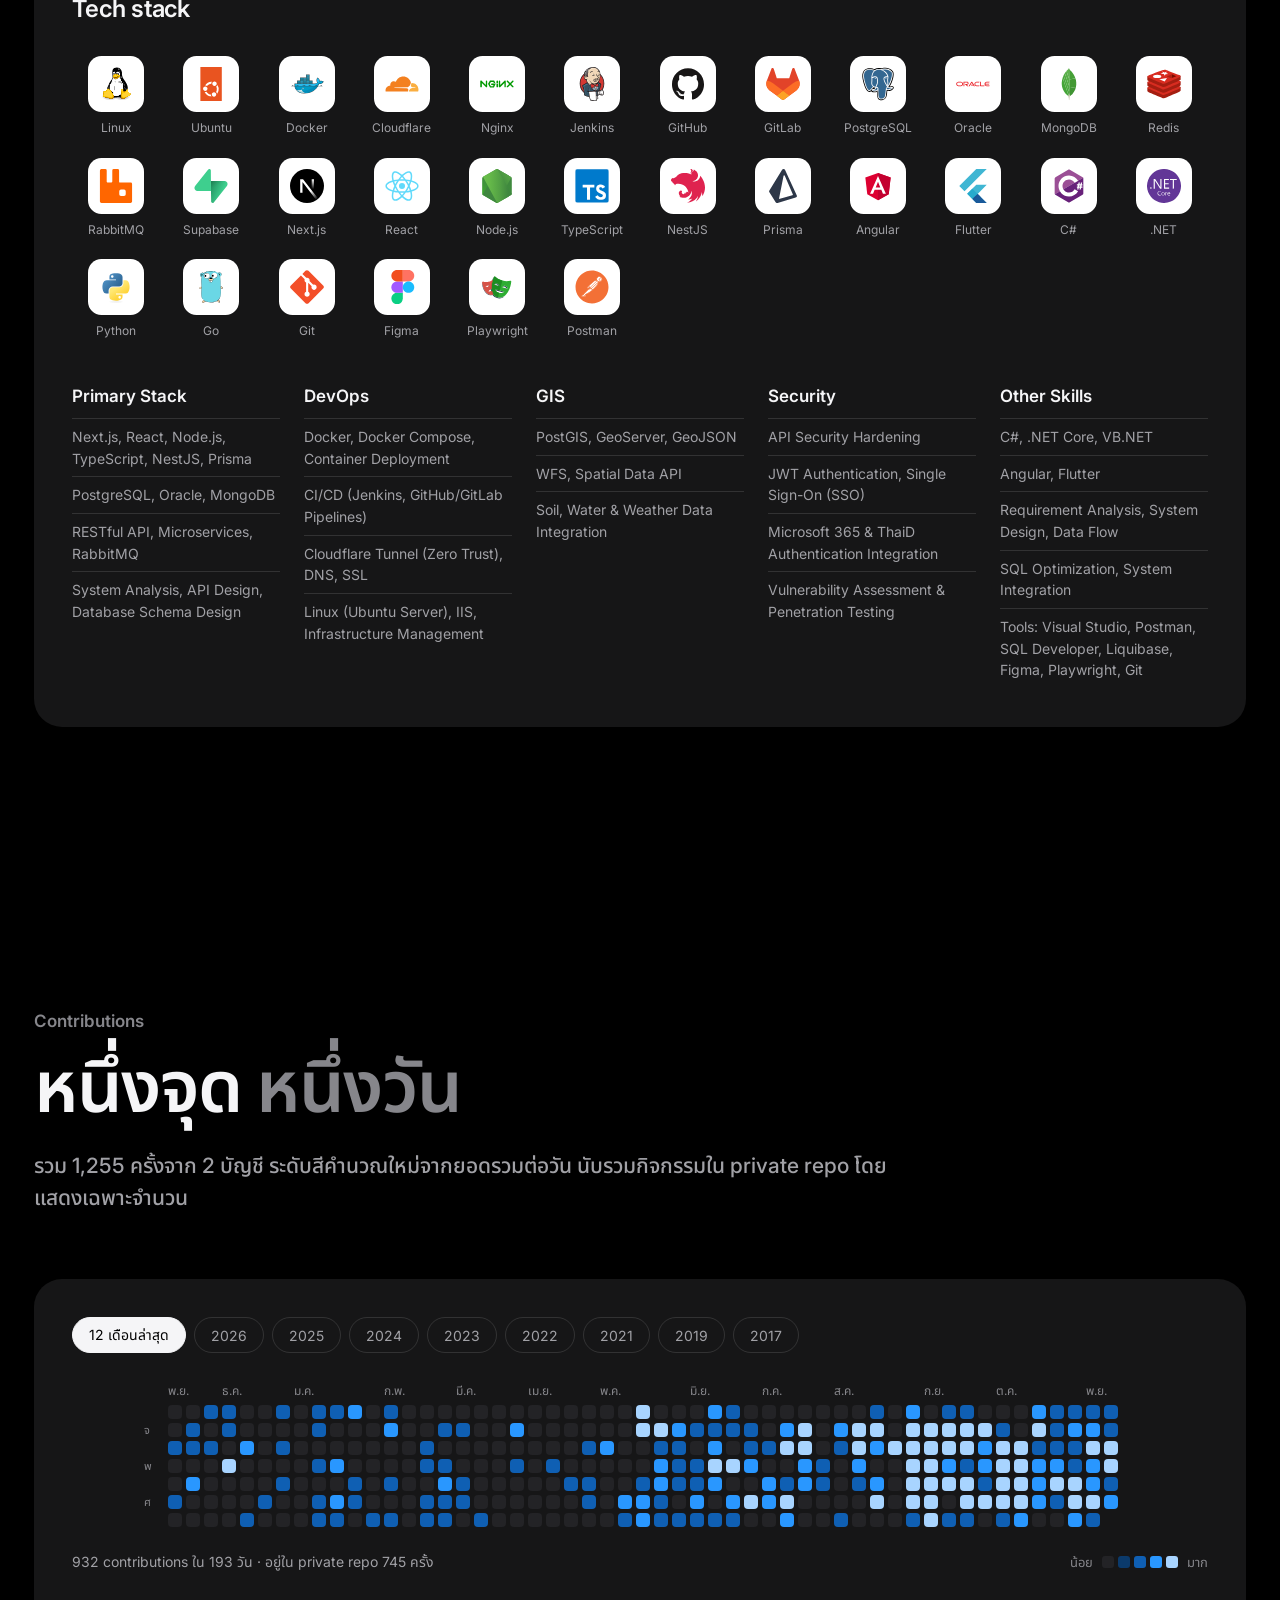
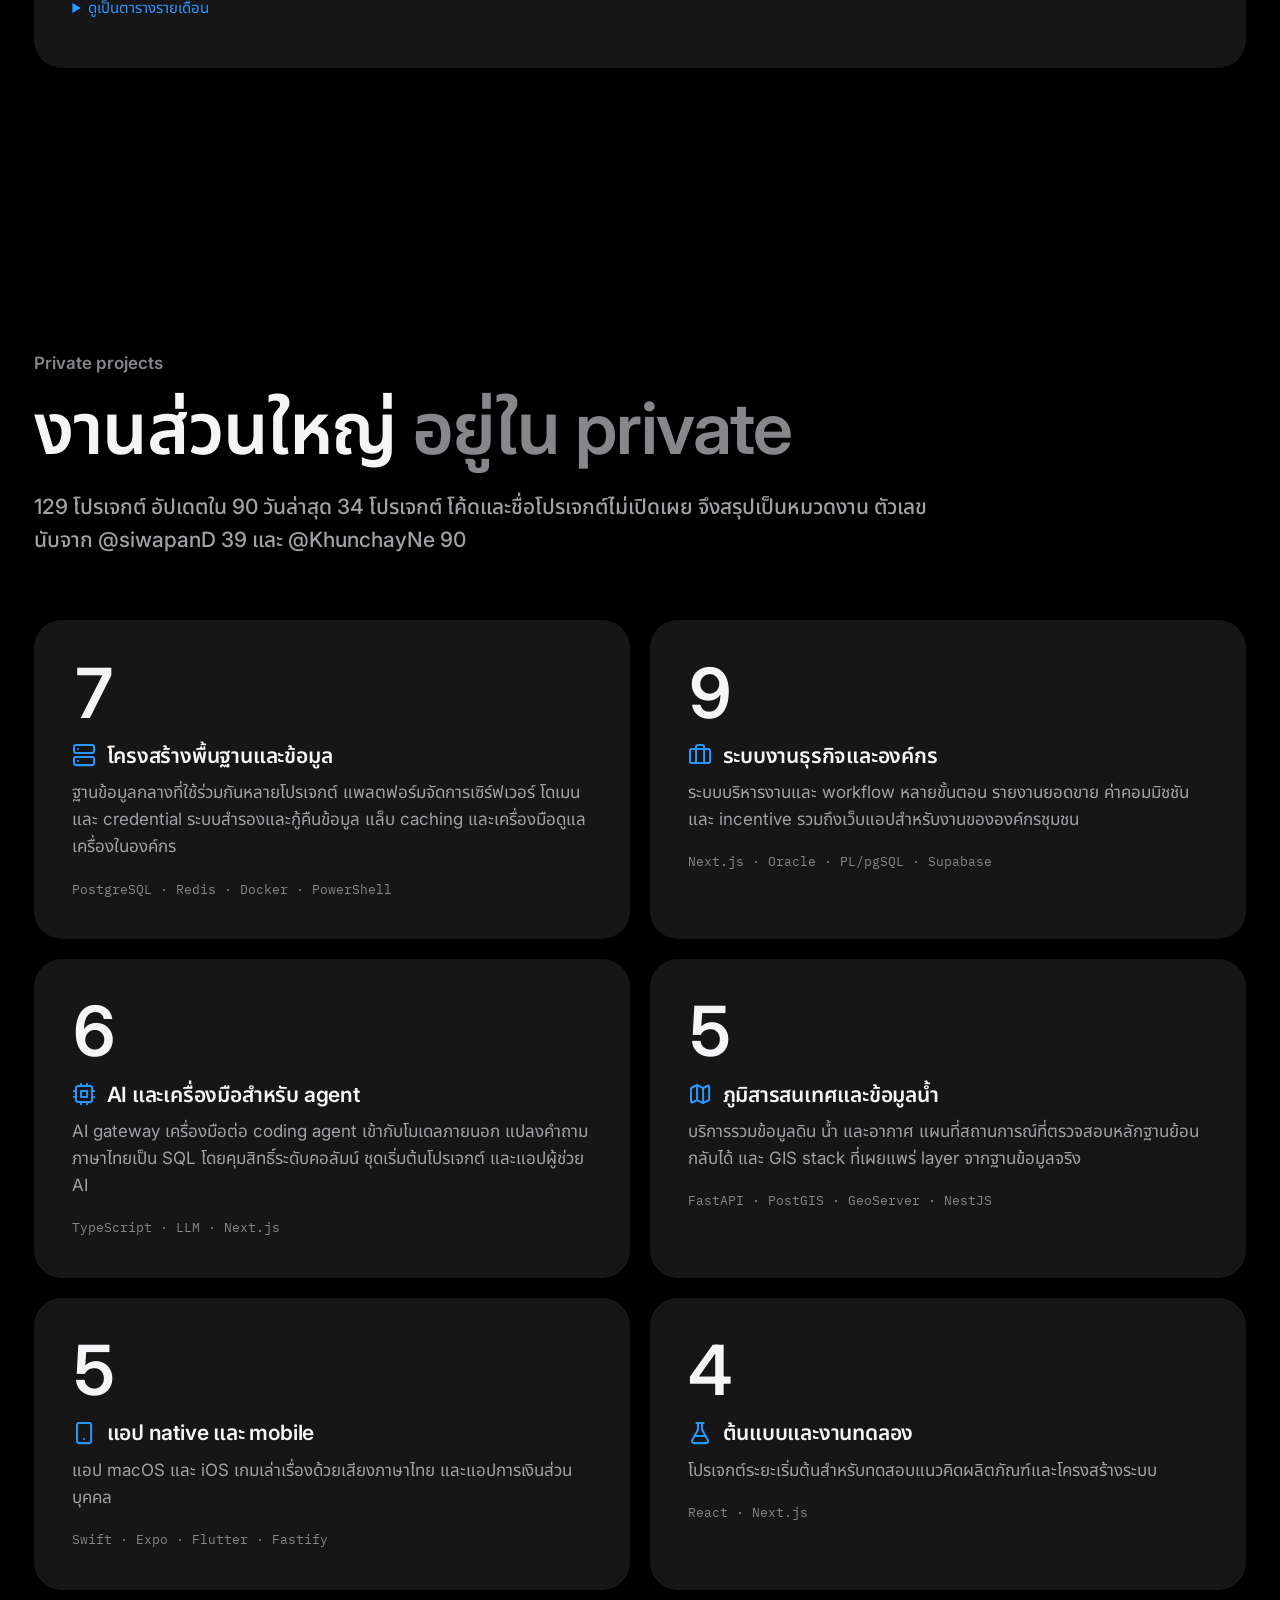
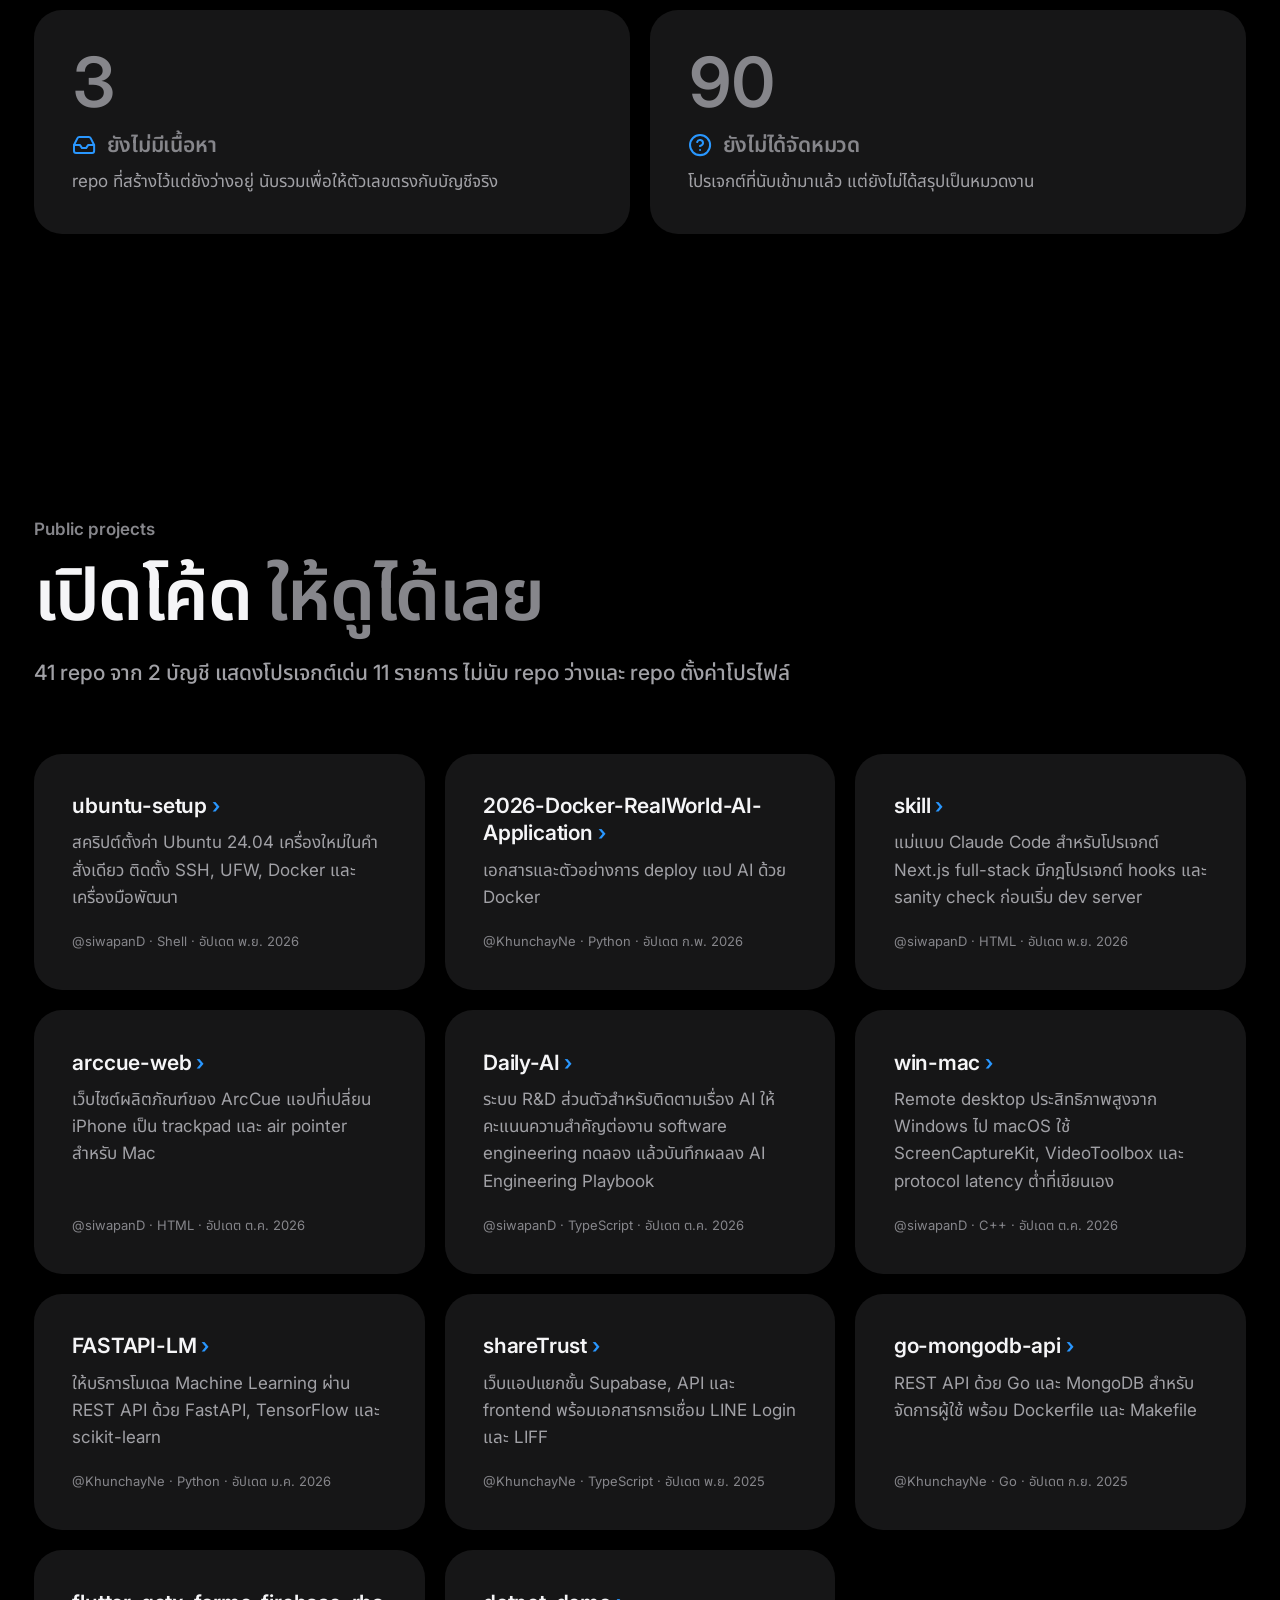
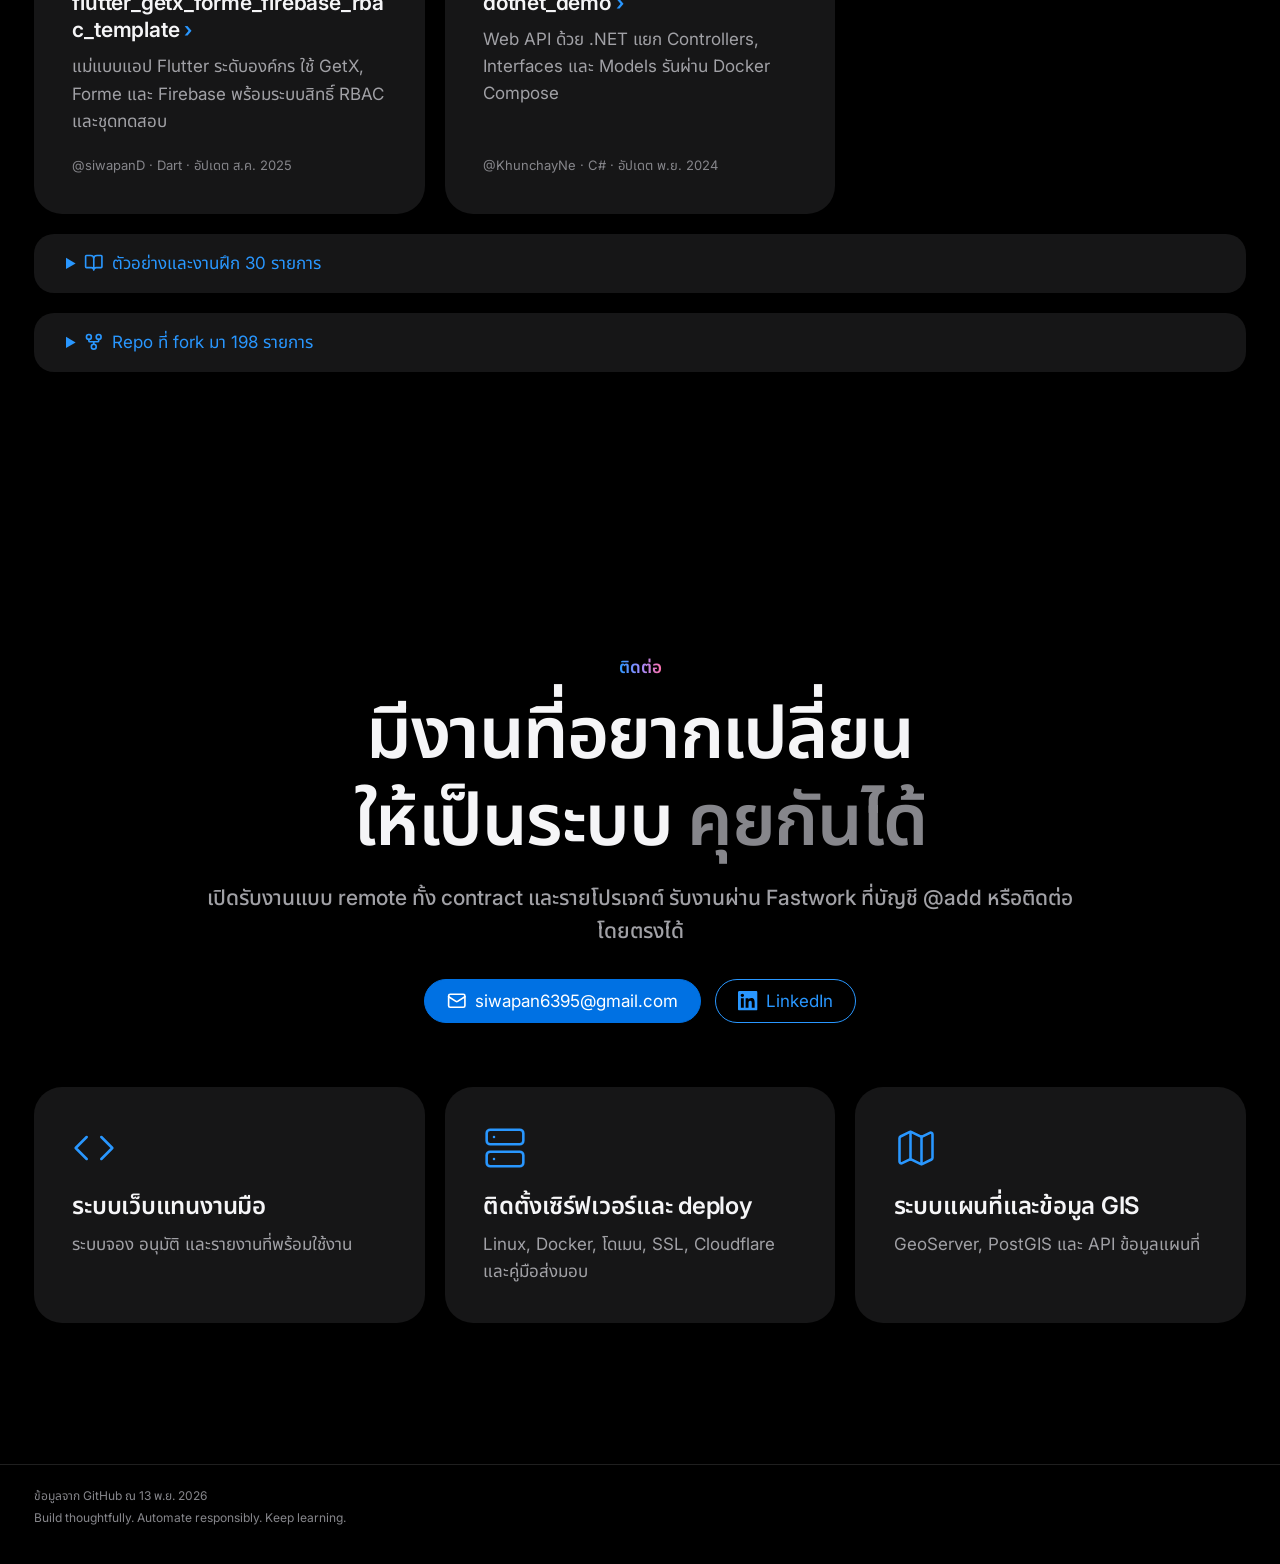
==== commit ef4ee1d8: "Slow down the typing loop in the About figure A segment can now set speed, a multiplier of fps for t" ====
--- a/index.html
+++ b/index.html
@@ -498,8 +498,8 @@
   </footer>
 
   <div class="tip" id="tip" hidden></div>
-  <script src="env.js?v=7"></script>
-  <script src="sprite-player.js?v=2"></script>
-  <script src="app.js?v=26"></script>
+  <script src="env.js?v=10"></script>
+  <script src="sprite-player.js?v=4"></script>
+  <script src="app.js?v=27"></script>
 </body>
 </html>
